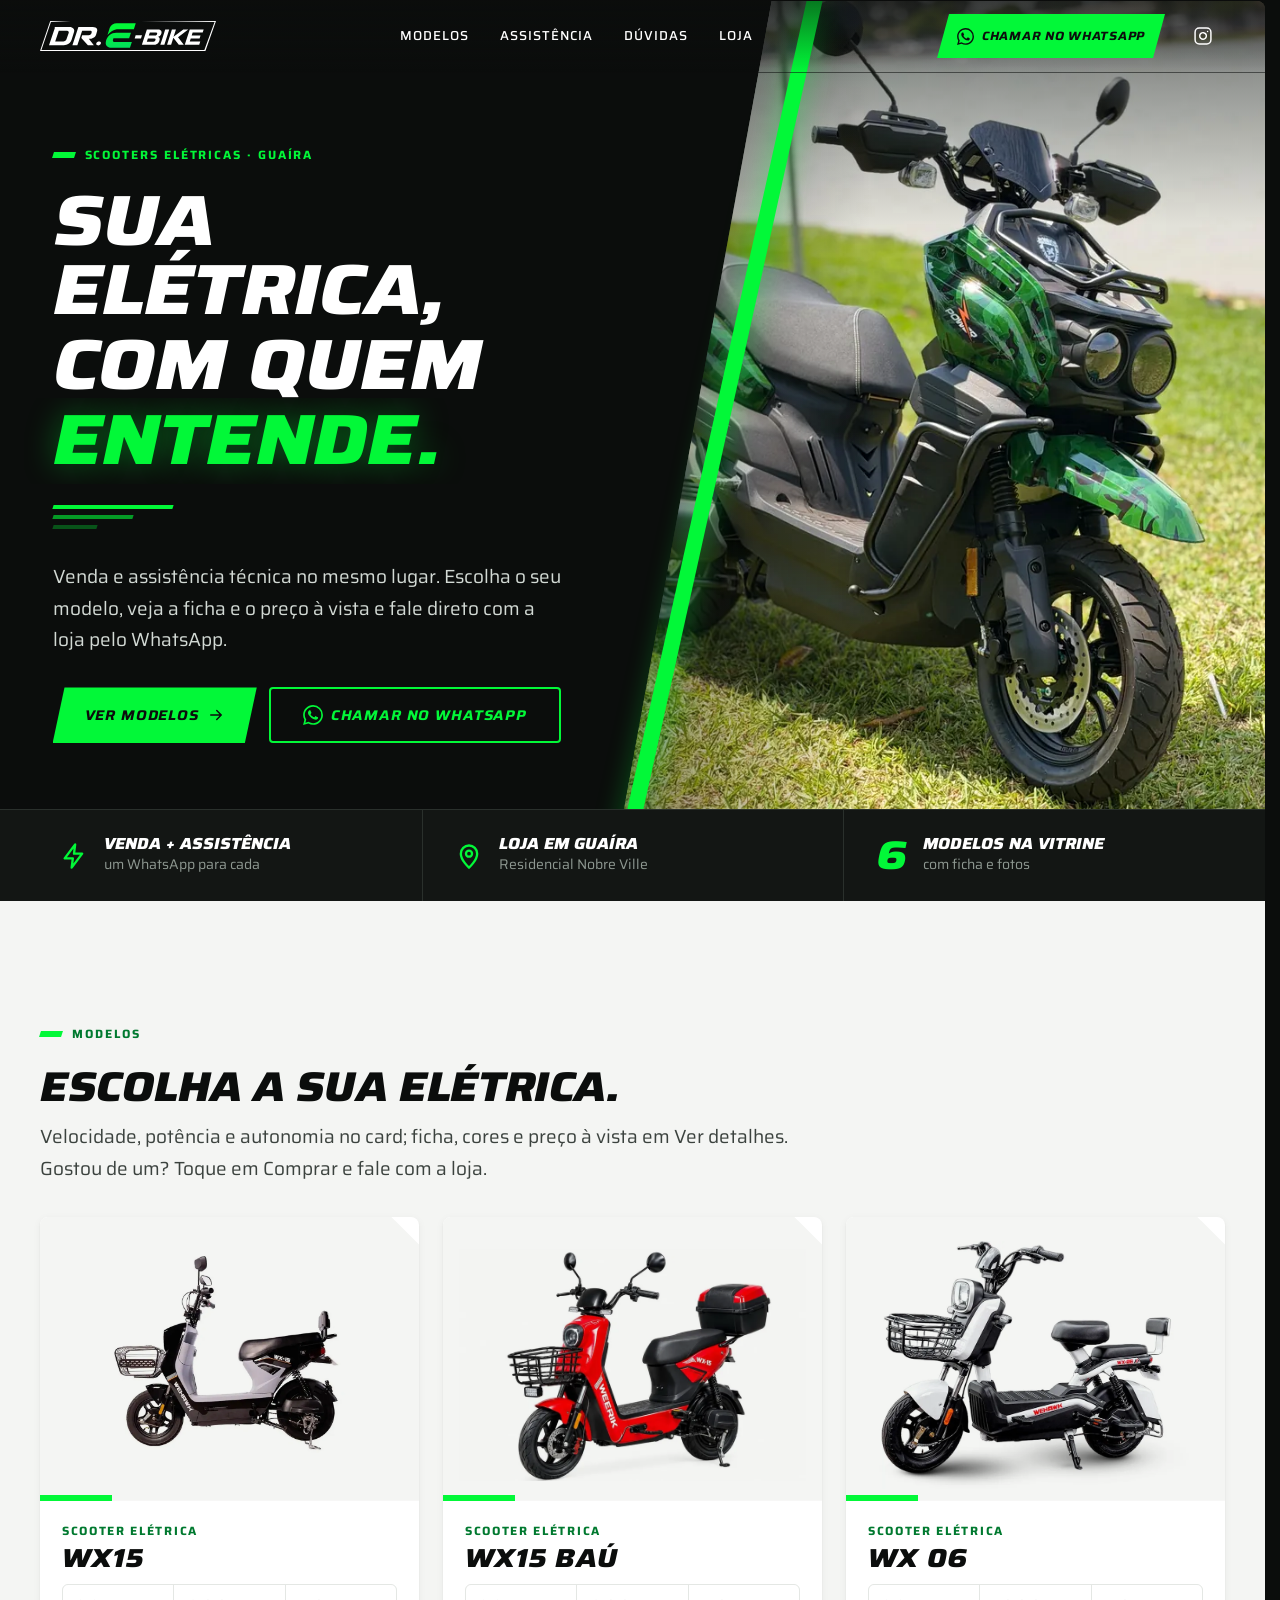
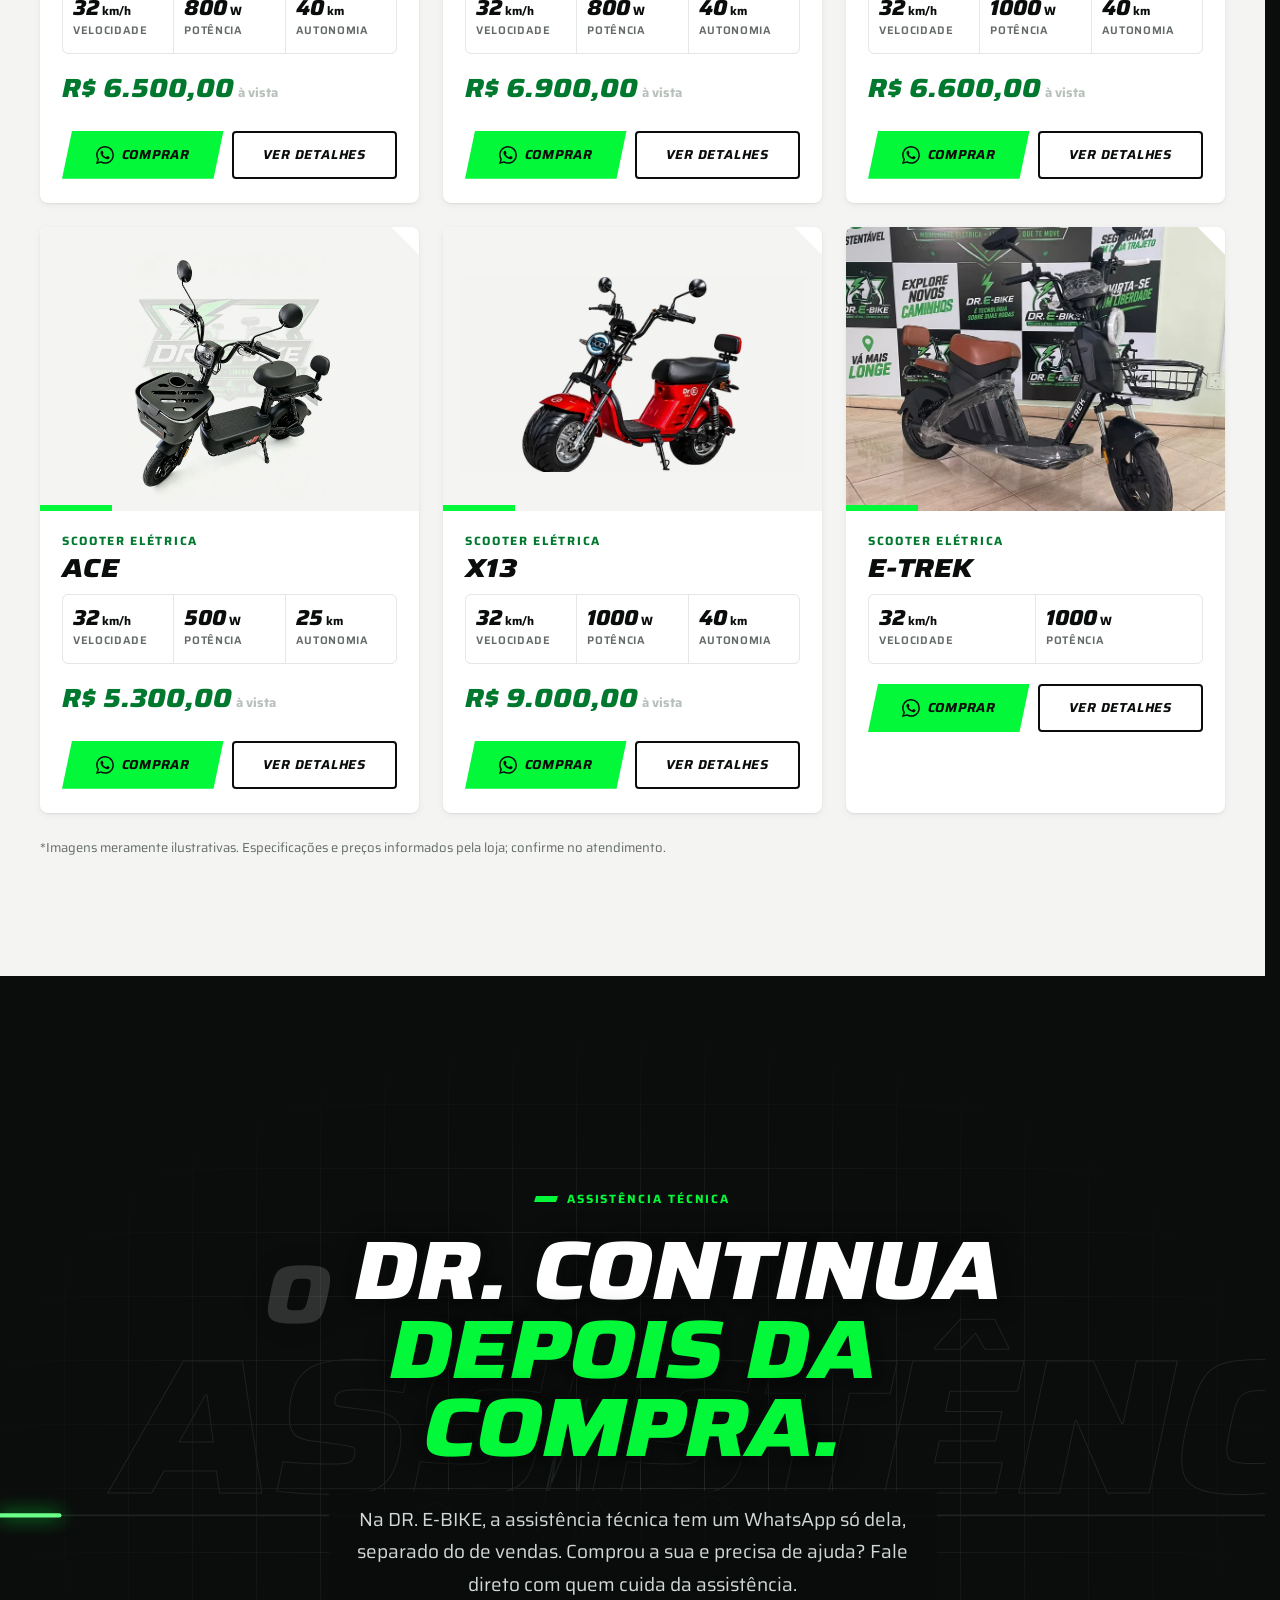
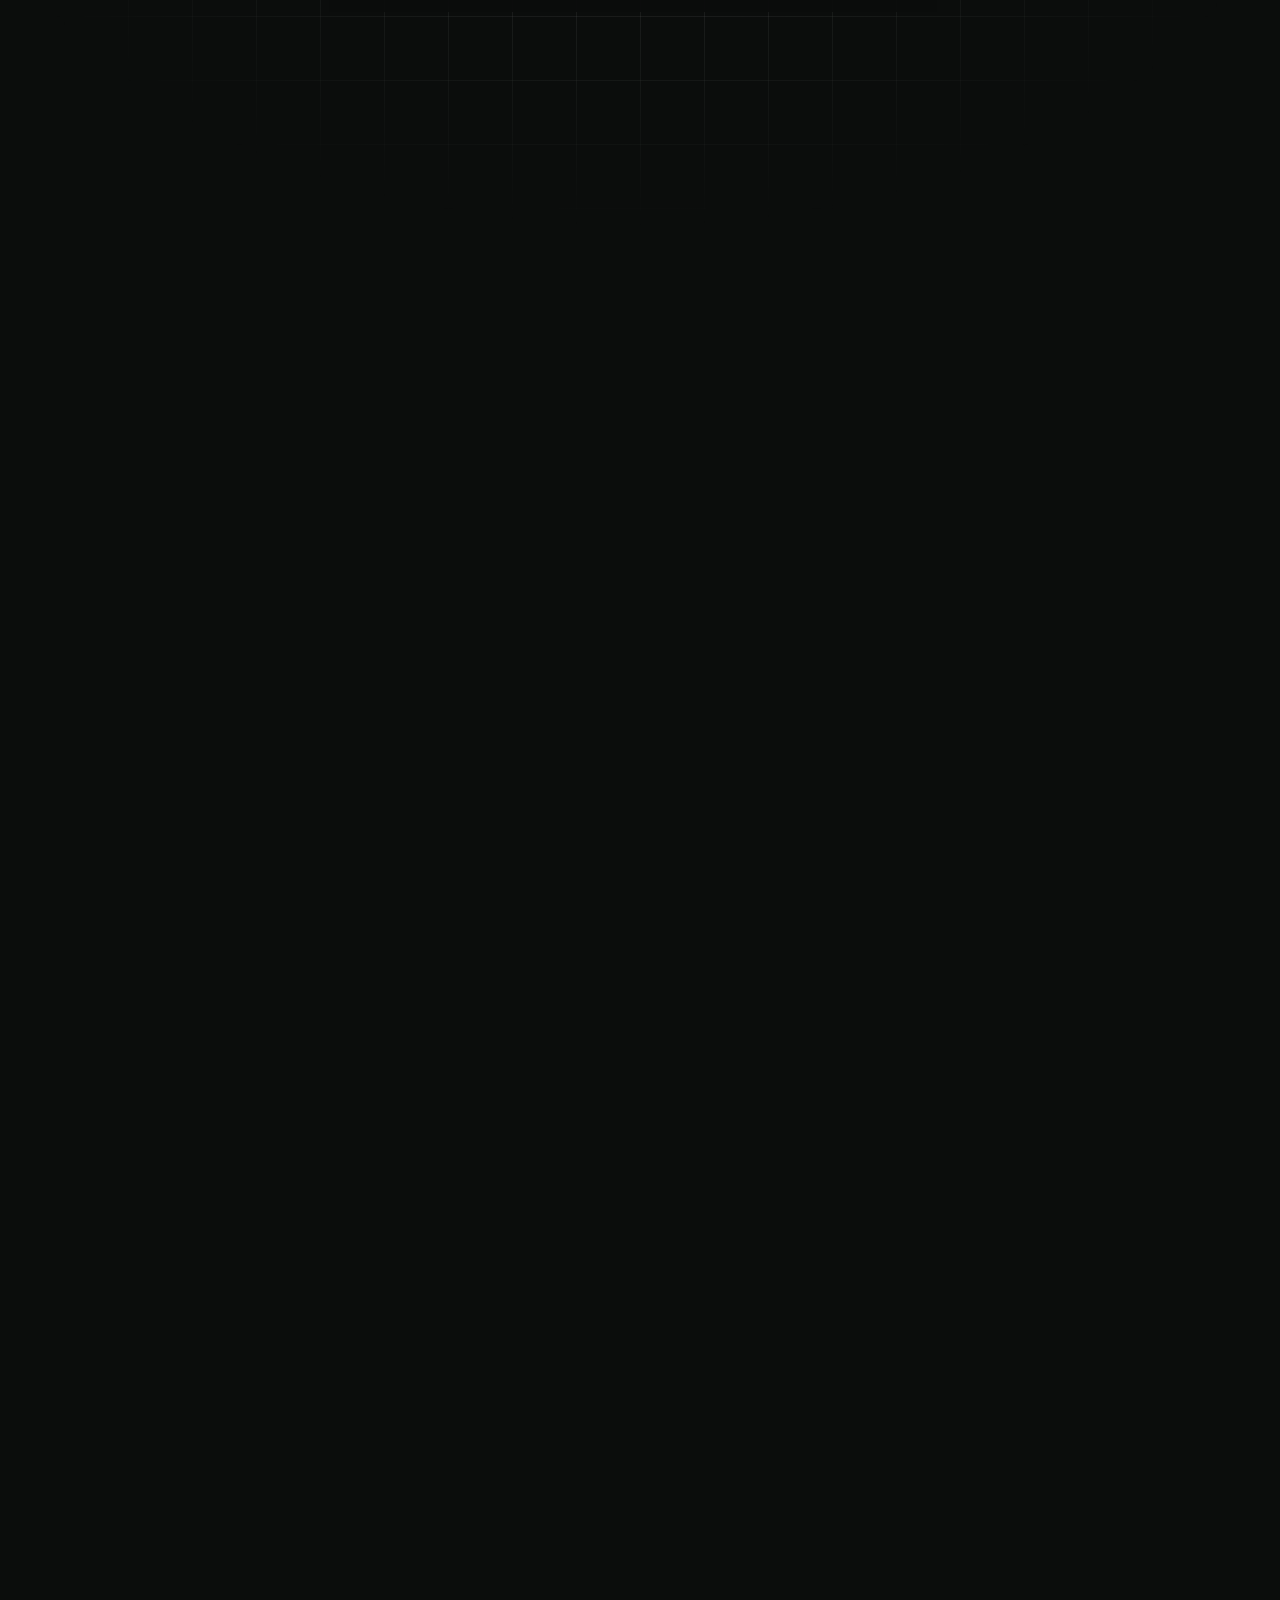
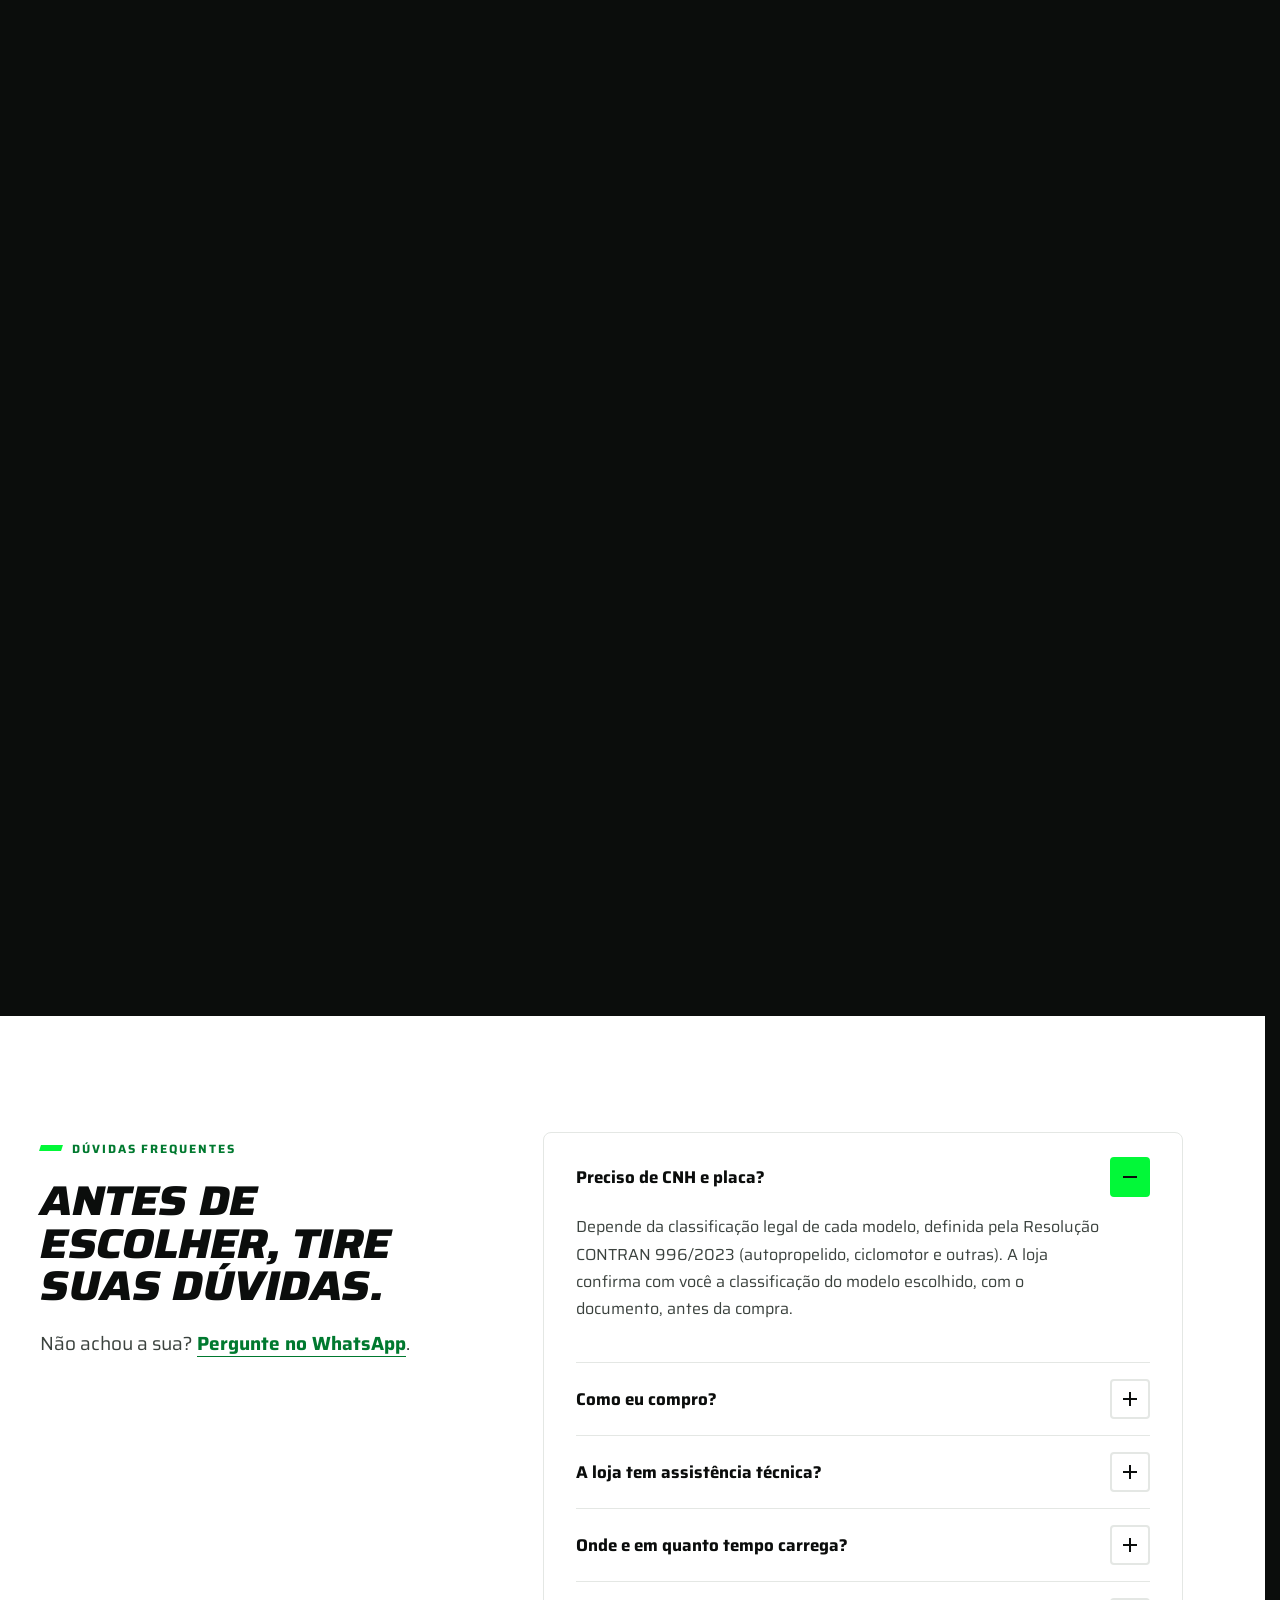
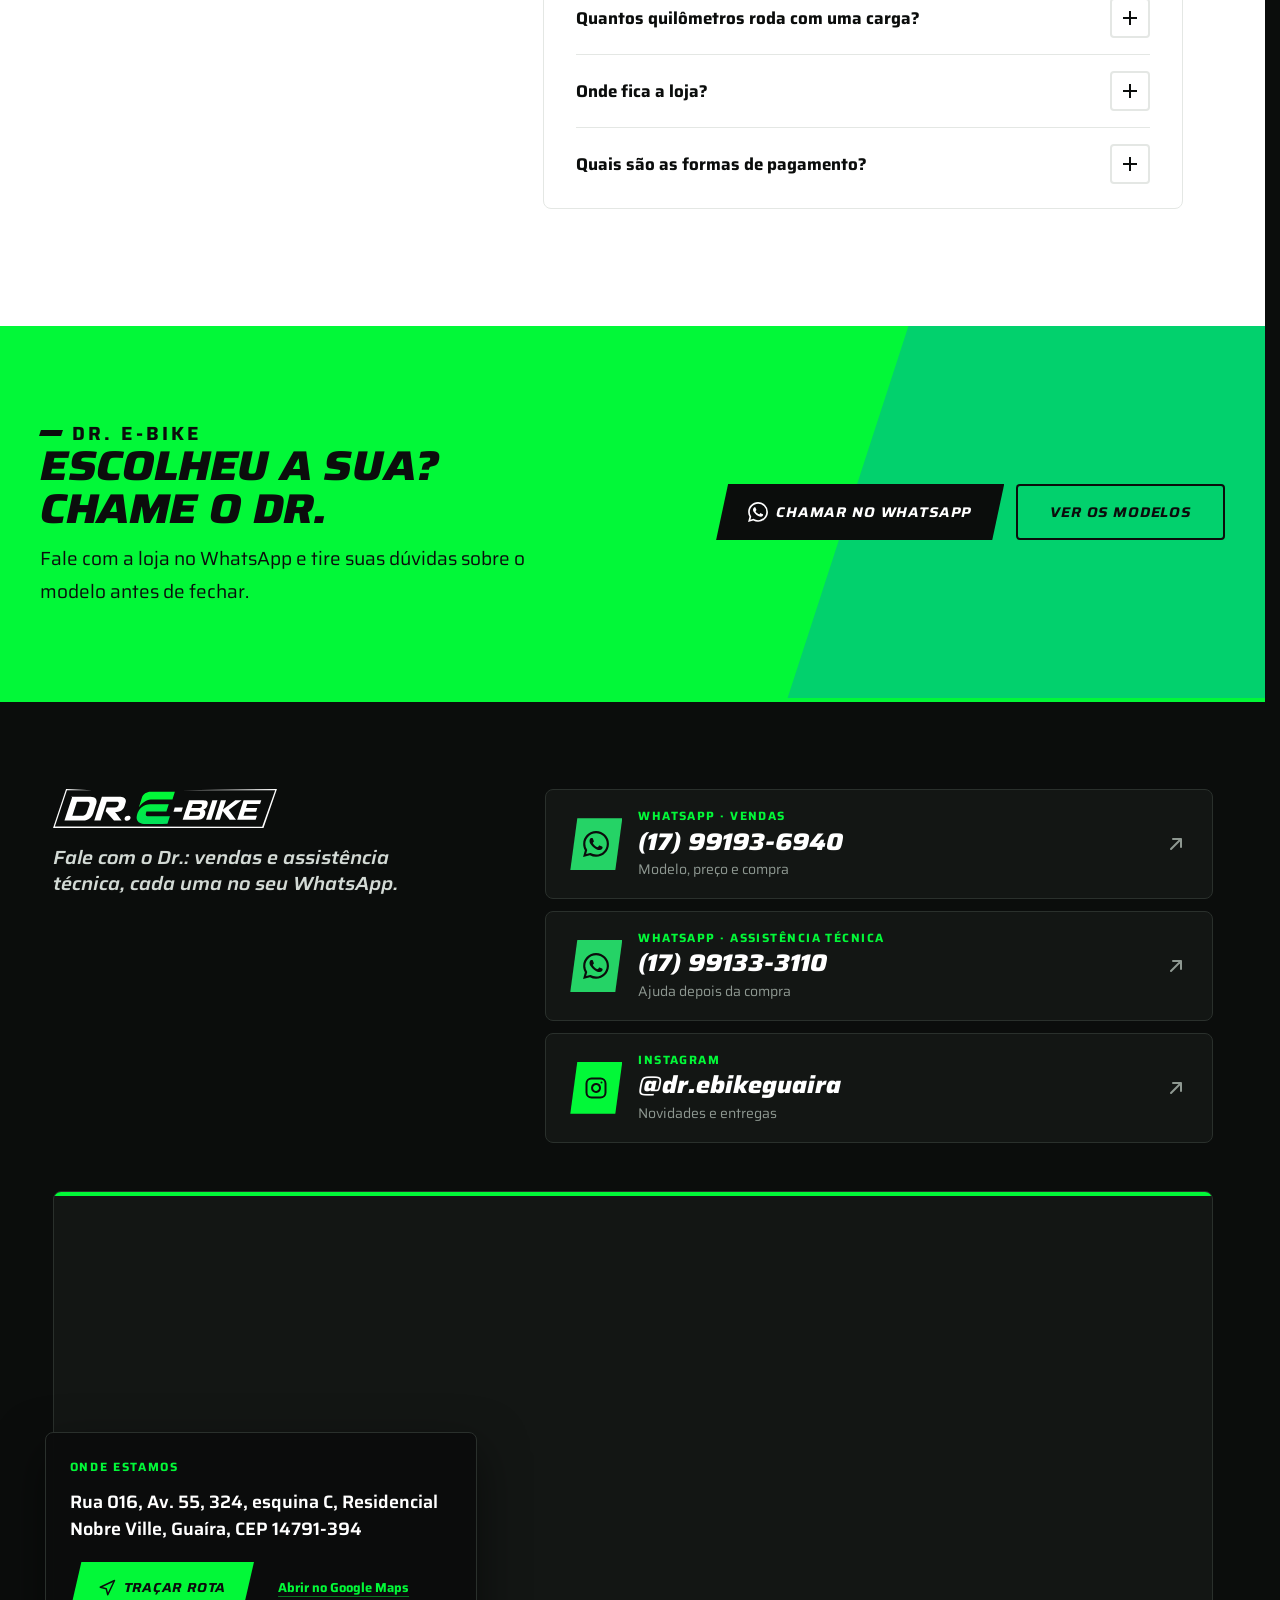
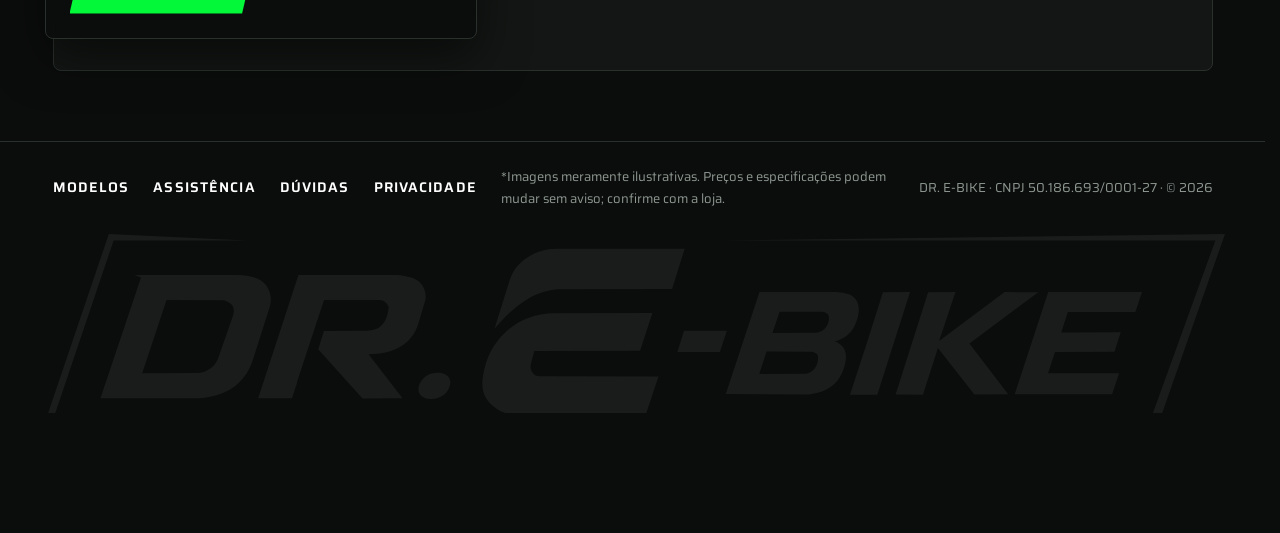
==== index.html @ 543f4d29 "preview 2026-11-27 11:31" ====
<!doctype html>
<html lang="pt-BR" data-es-form="desligado" data-es-preco="visivel" data-es-previa="1">
<head>
<meta charset="utf-8">
<meta name="viewport" content="width=device-width, initial-scale=1">
<meta name="theme-color" content="#0b0d0c">
<title>DR. E-BIKE | Scooters elétricas em Guaíra, com venda e assistência técnica</title>
<meta name="description" content="Scooters elétricas em Guaíra, com ficha de cada modelo, preço à vista e assistência técnica com WhatsApp próprio. Escolha a sua e fale direto com a DR. E-BIKE.">
<meta property="og:type" content="website">
<meta property="og:locale" content="pt_BR">
<meta property="og:site_name" content="DR. E-BIKE">
<meta property="og:title" content="DR. E-BIKE | Sua elétrica, com quem entende">
<meta property="og:description" content="Venda e assistência técnica no mesmo lugar, em Guaíra. Escolha o seu modelo e fale direto com a loja pelo WhatsApp.">
<meta name="twitter:card" content="summary_large_image">
<meta name="robots" content="noindex, nofollow">
<link rel="preload" href="assets/fontes/saira-italic-latin.woff2" as="font" type="font/woff2" crossorigin>
<link rel="preload" href="assets/fontes/saira-latin.woff2" as="font" type="font/woff2" crossorigin>
<link rel="preload" as="image" imagesrcset="assets/img/hero/hero-800.webp?v=bd614839 800w, assets/img/hero/hero-1600.webp?v=0dbd6c5e 1600w" imagesizes="(min-width: 64em) 52vw, 100vw" fetchpriority="high">
<link rel="stylesheet" href="assets/css/tokens.css?v=9d042a5e">
<link rel="stylesheet" href="assets/css/base.css?v=7fa4ea3f">
<link rel="stylesheet" href="assets/css/drebike.css?v=b5ff5c7e">
<link rel="icon" href="assets/icones/favicon-32.png?v=145b0497" sizes="32x32" type="image/png">
<link rel="icon" href="assets/icones/favicon.svg?v=59b6dfd7" type="image/svg+xml">
<link rel="apple-touch-icon" href="assets/icones/apple-touch-icon.png?v=e0bd7627">
<script defer src="assets/js/es-dados.js?v=8ee20e14"></script>
<script defer src="assets/js/whatsapp.js?v=50a2ca79"></script>
<script defer src="assets/js/render.js?v=fd8e075b"></script>
<script defer src="assets/vendor/gsap.js?v=0536e0d4"></script>
<script defer src="assets/vendor/scrolltrigger.js?v=3e7f679a"></script>
<script defer src="assets/vendor/lenis.min.js?v=9bb8a4b8"></script>
<script defer src="assets/js/movimento.js?v=80b614cd"></script>
<script defer src="assets/js/drebike.js?v=965a14c2"></script>
</head>
<body class="com-flutuante">
<a class="pular" href="#conteudo">Pular para o conteúdo</a>
<header class="topo" data-de-topo>
  <div class="topo__conteudo">
    <a class="topo__marca" href="./"><img src="assets/marca/logo-negativo.svg?v=b4968368" width="176" height="30" alt="DR. E-BIKE"></a>
    <nav class="topo__nav" aria-label="Seções da página">
      <a class="topo__link" href="./#modelos">Modelos</a>
      <a class="topo__link" href="./#assistencia">Assistência</a>
      <a class="topo__link" href="./#duvidas">Dúvidas</a>
      <a class="topo__link" href="./#loja">Loja</a>
    </nav>
    <a class="botao botao--primario botao--pequeno" data-es-link="lead-whatsapp" data-wa-contexto="geral" data-origem="topo" href="https://wa.me/5517991936940?text=Ol%C3%A1!%20Vim%20pelo%20site%20da%20DR.%20E-BIKE%20e%20quero%20mais%20informa%C3%A7%C3%B5es."><span class="icone-wa" aria-hidden="true"></span>Chamar no WhatsApp</a>
    
    <a class="topo__rede" href="https://www.instagram.com/dr.ebikeguaira/" rel="noopener" target="_blank" aria-label="Instagram da DR. E-BIKE"><svg viewBox="0 0 24 24" aria-hidden="true" focusable="false"><rect x="2.5" y="2.5" width="19" height="19" rx="5"/><path d="M16 11.37A4 4 0 1 1 12.63 8 4 4 0 0 1 16 11.37Z"/><path d="M17.5 6.5h.01"/></svg></a>
    
    <button class="topo__menu" type="button" aria-controls="de-menu" aria-expanded="false" hidden><span class="topo__menu-icone" aria-hidden="true"><span></span><span></span><span></span></span><span class="topo__menu-rotulo" data-de-menu-rotulo>Menu</span></button>
  </div>
</header>
<div class="menu" id="de-menu" data-de-menu hidden>
  <span class="menu__cortina menu__cortina--volt" aria-hidden="true"></span>
  <span class="menu__cortina menu__cortina--grafite" aria-hidden="true"></span>
  <div class="menu__painel">
    <nav aria-label="Menu">
      <ol class="menu__lista">
        <li class="menu__linha"><a class="menu__item" href="./#modelos"><span class="menu__numero" aria-hidden="true">01</span>Modelos</a></li>
        <li class="menu__linha"><a class="menu__item" href="./#assistencia"><span class="menu__numero" aria-hidden="true">02</span>Assistência</a></li>
        <li class="menu__linha"><a class="menu__item" href="./#duvidas"><span class="menu__numero" aria-hidden="true">03</span>Dúvidas</a></li>
        <li class="menu__linha"><a class="menu__item" href="./#loja"><span class="menu__numero" aria-hidden="true">04</span>Loja</a></li>
      </ol>
    </nav>
    <div class="menu__rodape">
      <p class="menu__rotulo">Fale com a loja</p>
      <ul class="menu__contatos">
        <li><a class="menu__contato" data-es-link="lead-whatsapp" data-wa-contexto="geral" data-origem="menu" href="https://wa.me/5517991936940?text=Ol%C3%A1!%20Vim%20pelo%20site%20da%20DR.%20E-BIKE%20e%20quero%20mais%20informa%C3%A7%C3%B5es."><strong>(17) 99193-6940</strong><span>vendas</span></a></li>
        <li><a class="menu__contato" data-es-link="lead-whatsapp" data-wa-contexto="assistencia" data-origem="menu_assistencia" href="https://wa.me/5517991333110?text=Ol%C3%A1!%20Vim%20pelo%20site%20da%20DR.%20E-BIKE%20e%20preciso%20de%20assist%C3%AAncia%20t%C3%A9cnica."><strong>(17) 99133-3110</strong><span>assistência técnica</span></a></li>
      </ul>
      <a class="botao botao--primario botao--grande" data-es-link="lead-whatsapp" data-wa-contexto="geral" data-origem="menu" href="https://wa.me/5517991936940?text=Ol%C3%A1!%20Vim%20pelo%20site%20da%20DR.%20E-BIKE%20e%20quero%20mais%20informa%C3%A7%C3%B5es.">Chamar no WhatsApp</a>
      
      <a class="menu__rede" href="https://www.instagram.com/dr.ebikeguaira/" rel="noopener" target="_blank"><svg viewBox="0 0 24 24" aria-hidden="true" focusable="false"><rect x="2.5" y="2.5" width="19" height="19" rx="5"/><path d="M16 11.37A4 4 0 1 1 12.63 8 4 4 0 0 1 16 11.37Z"/><path d="M17.5 6.5h.01"/></svg>@dr.ebikeguaira</a>
      
    </div>
  </div>
</div>
<main id="conteudo" tabindex="-1">
  <section class="hero" aria-labelledby="hero-titulo">
    <div class="hero__midia">
      <img class="hero__imagem" src="assets/img/hero/hero-800.webp?v=bd614839" srcset="assets/img/hero/hero-800.webp?v=bd614839 800w, assets/img/hero/hero-1600.webp?v=0dbd6c5e 1600w" sizes="(min-width: 64em) 52vw, 100vw" width="1600" height="2000" alt="Scooter elétrica verde camuflada estacionada na grama, à beira de um lago" fetchpriority="high">
    </div>
    <span class="hero__faixa" aria-hidden="true"></span>
    <div class="hero__conteudo">
      <div class="hero__texto">
        <p class="tag tag--escura" data-de-hero>Scooters elétricas · Guaíra</p>
        <h1 id="hero-titulo" class="hero__titulo"><span class="hero__linha"><span>Sua elétrica,</span></span> <span class="hero__linha"><span>com quem</span></span> <span class="hero__linha hero__destaque"><span>entende.</span></span></h1>
        <span class="hero__velocidade" aria-hidden="true"><span></span><span></span><span></span></span>
        <p class="hero__lead" data-de-hero>Venda e assistência técnica no mesmo lugar. Escolha o seu modelo, veja a ficha e o preço à vista e fale direto com a loja pelo WhatsApp.</p>
        <div class="hero__acoes" data-de-hero>
          <a class="botao botao--primario botao--grande" href="#modelos">Ver modelos <svg class="botao__seta" viewBox="0 0 24 24" aria-hidden="true" focusable="false"><path d="M5 12h14m-6-6 6 6-6 6"/></svg></a>
          <a class="botao botao--contorno botao--grande" data-es-link="lead-whatsapp" data-wa-contexto="geral" data-origem="hero" href="https://wa.me/5517991936940?text=Ol%C3%A1!%20Vim%20pelo%20site%20da%20DR.%20E-BIKE%20e%20quero%20mais%20informa%C3%A7%C3%B5es."><span class="icone-wa" aria-hidden="true"></span>Chamar no WhatsApp</a>
        </div>
      </div>
    </div>
    <ul class="hero__prova" data-de-hero>
      <li><svg class="hero__prova-icone" viewBox="0 0 24 24" aria-hidden="true" focusable="false"><path d="M13 2 4 14h7l-1 8 9-12h-7l1-8z"/></svg><strong>Venda + assistência</strong><span>um WhatsApp para cada</span></li>
      <li><svg class="hero__prova-icone" viewBox="0 0 24 24" aria-hidden="true" focusable="false"><path d="M12 22s7-6.3 7-12a7 7 0 1 0-14 0c0 5.7 7 12 7 12Zm0-9.4a2.6 2.6 0 1 0 0-5.2 2.6 2.6 0 0 0 0 5.2Z"/></svg><strong>Loja em Guaíra</strong><span>Residencial Nobre Ville</span></li>
      <li><span class="hero__prova-numero" aria-hidden="true">6</span><strong><span class="visualmente-oculto">6 </span>modelos na vitrine</strong><span>com ficha e fotos</span></li>
    </ul>
  </section>

  <section id="modelos" class="secao secao--clara vitrine-secao" aria-labelledby="modelos-titulo">
    <div class="conteudo">
      <div class="secao__cabeca" data-es-revelar>
        <p class="tag">Modelos</p>
        <h2 id="modelos-titulo">Escolha a sua elétrica.</h2>
        <p class="secao__intro">Velocidade, potência e autonomia no card; ficha, cores e preço à vista em Ver detalhes. Gostou de um? Toque em Comprar e fale com a loja.</p>
      </div>
      <div class="vitrine">
        <div class="es-catalogo" data-es-catalogo><ul class="es-catalogo-lista" data-es-lista><li class="es-catalogo-card" data-es-modelo="wx15" data-tipo="scooter"><img class="es-catalogo-card__foto" src="assets/img/fabricante/wx15/02.jpg?v=5a83b202" alt="WX15" width="1080" height="1080" loading="lazy" decoding="async"><h3 class="es-catalogo-card__nome" id="es-catalogo-nome-wx15">WX15</h3><dl class="es-catalogo-especificacoes es-catalogo-especificacoes--card"><div class="es-catalogo-especificacoes__item"><dt>Velocidade máxima</dt><dd>32 km/h</dd></div><div class="es-catalogo-especificacoes__item"><dt>Autonomia</dt><dd>40 km</dd></div></dl><div class="es-catalogo-preco"><p class="es-catalogo-preco__a-vista"><span class="es-catalogo-preco__valor">R$ 6.500,00</span> <span class="es-catalogo-preco__condicao">à vista</span></p></div><button type="button" class="es-catalogo-card__detalhes" data-es-abrir="wx15" aria-haspopup="dialog" aria-describedby="es-catalogo-nome-wx15" hidden>Ver detalhes</button><a class="es-catalogo-card__comprar" data-es-link="lead-whatsapp" data-wa-contexto="modelo" data-origem="vitrine" data-modelo="wx15" data-cor="" aria-describedby="es-catalogo-nome-wx15" href="https://wa.me/5517991936940?text=Ol%C3%A1!%20Tenho%20interesse%20no%20WX15.%20Pode%20me%20passar%20mais%20informa%C3%A7%C3%B5es%3F">Comprar</a></li><li class="es-catalogo-card" data-es-modelo="wx15-bau" data-tipo="scooter"><img class="es-catalogo-card__foto" src="assets/img/fabricante/wx15-bau/01.jpg?v=8a3747a9" alt="WX15 Baú" width="1280" height="854" loading="lazy" decoding="async"><h3 class="es-catalogo-card__nome" id="es-catalogo-nome-wx15-bau">WX15 Baú</h3><dl class="es-catalogo-especificacoes es-catalogo-especificacoes--card"><div class="es-catalogo-especificacoes__item"><dt>Velocidade máxima</dt><dd>32 km/h</dd></div><div class="es-catalogo-especificacoes__item"><dt>Autonomia</dt><dd>40 km</dd></div></dl><div class="es-catalogo-preco"><p class="es-catalogo-preco__a-vista"><span class="es-catalogo-preco__valor">R$ 6.900,00</span> <span class="es-catalogo-preco__condicao">à vista</span></p></div><button type="button" class="es-catalogo-card__detalhes" data-es-abrir="wx15-bau" aria-haspopup="dialog" aria-describedby="es-catalogo-nome-wx15-bau" hidden>Ver detalhes</button><a class="es-catalogo-card__comprar" data-es-link="lead-whatsapp" data-wa-contexto="modelo" data-origem="vitrine" data-modelo="wx15-bau" data-cor="" aria-describedby="es-catalogo-nome-wx15-bau" href="https://wa.me/5517991936940?text=Ol%C3%A1!%20Tenho%20interesse%20no%20WX15%20Ba%C3%BA.%20Pode%20me%20passar%20mais%20informa%C3%A7%C3%B5es%3F">Comprar</a></li><li class="es-catalogo-card" data-es-modelo="wx-06" data-tipo="scooter"><img class="es-catalogo-card__foto" src="assets/img/fabricante/wx-06/02.jpg?v=b8195348" alt="WX 06" width="805" height="639" loading="lazy" decoding="async"><h3 class="es-catalogo-card__nome" id="es-catalogo-nome-wx-06">WX 06</h3><dl class="es-catalogo-especificacoes es-catalogo-especificacoes--card"><div class="es-catalogo-especificacoes__item"><dt>Velocidade máxima</dt><dd>32 km/h</dd></div><div class="es-catalogo-especificacoes__item"><dt>Autonomia</dt><dd>40 km</dd></div></dl><div class="es-catalogo-preco"><p class="es-catalogo-preco__a-vista"><span class="es-catalogo-preco__valor">R$ 6.600,00</span> <span class="es-catalogo-preco__condicao">à vista</span></p></div><button type="button" class="es-catalogo-card__detalhes" data-es-abrir="wx-06" aria-haspopup="dialog" aria-describedby="es-catalogo-nome-wx-06" hidden>Ver detalhes</button><a class="es-catalogo-card__comprar" data-es-link="lead-whatsapp" data-wa-contexto="modelo" data-origem="vitrine" data-modelo="wx-06" data-cor="" aria-describedby="es-catalogo-nome-wx-06" href="https://wa.me/5517991936940?text=Ol%C3%A1!%20Tenho%20interesse%20no%20WX%2006.%20Pode%20me%20passar%20mais%20informa%C3%A7%C3%B5es%3F">Comprar</a></li><li class="es-catalogo-card" data-es-modelo="ace" data-tipo="scooter"><img class="es-catalogo-card__foto" src="assets/img/fabricante/ace/03.jpg?v=69104812" alt="ACE" width="1728" height="2304" loading="lazy" decoding="async"><h3 class="es-catalogo-card__nome" id="es-catalogo-nome-ace">ACE</h3><dl class="es-catalogo-especificacoes es-catalogo-especificacoes--card"><div class="es-catalogo-especificacoes__item"><dt>Velocidade máxima</dt><dd>32 km/h</dd></div><div class="es-catalogo-especificacoes__item"><dt>Autonomia</dt><dd>25 km</dd></div></dl><div class="es-catalogo-preco"><p class="es-catalogo-preco__a-vista"><span class="es-catalogo-preco__valor">R$ 5.300,00</span> <span class="es-catalogo-preco__condicao">à vista</span></p></div><button type="button" class="es-catalogo-card__detalhes" data-es-abrir="ace" aria-haspopup="dialog" aria-describedby="es-catalogo-nome-ace" hidden>Ver detalhes</button><a class="es-catalogo-card__comprar" data-es-link="lead-whatsapp" data-wa-contexto="modelo" data-origem="vitrine" data-modelo="ace" data-cor="" aria-describedby="es-catalogo-nome-ace" href="https://wa.me/5517991936940?text=Ol%C3%A1!%20Tenho%20interesse%20no%20ACE.%20Pode%20me%20passar%20mais%20informa%C3%A7%C3%B5es%3F">Comprar</a></li><li class="es-catalogo-card" data-es-modelo="x13" data-tipo="scooter"><img class="es-catalogo-card__foto" src="assets/img/fabricante/x13/01.jpg?v=0253afb5" alt="X13" width="1672" height="941" loading="lazy" decoding="async"><h3 class="es-catalogo-card__nome" id="es-catalogo-nome-x13">X13</h3><dl class="es-catalogo-especificacoes es-catalogo-especificacoes--card"><div class="es-catalogo-especificacoes__item"><dt>Velocidade máxima</dt><dd>32 km/h</dd></div><div class="es-catalogo-especificacoes__item"><dt>Autonomia</dt><dd>40 km</dd></div></dl><div class="es-catalogo-preco"><p class="es-catalogo-preco__a-vista"><span class="es-catalogo-preco__valor">R$ 9.000,00</span> <span class="es-catalogo-preco__condicao">à vista</span></p></div><button type="button" class="es-catalogo-card__detalhes" data-es-abrir="x13" aria-haspopup="dialog" aria-describedby="es-catalogo-nome-x13" hidden>Ver detalhes</button><a class="es-catalogo-card__comprar" data-es-link="lead-whatsapp" data-wa-contexto="modelo" data-origem="vitrine" data-modelo="x13" data-cor="" aria-describedby="es-catalogo-nome-x13" href="https://wa.me/5517991936940?text=Ol%C3%A1!%20Tenho%20interesse%20no%20X13.%20Pode%20me%20passar%20mais%20informa%C3%A7%C3%B5es%3F">Comprar</a></li><li class="es-catalogo-card" data-es-modelo="e-trek" data-tipo="scooter"><img class="es-catalogo-card__foto" src="assets/img/fabricante/e-trek/01.jpg?v=92d0904d" alt="E-TREK" width="1200" height="1600" loading="lazy" decoding="async"><h3 class="es-catalogo-card__nome" id="es-catalogo-nome-e-trek">E-TREK</h3><dl class="es-catalogo-especificacoes es-catalogo-especificacoes--card"><div class="es-catalogo-especificacoes__item"><dt>Velocidade máxima</dt><dd>32 km/h</dd></div></dl><button type="button" class="es-catalogo-card__detalhes" data-es-abrir="e-trek" aria-haspopup="dialog" aria-describedby="es-catalogo-nome-e-trek" hidden>Ver detalhes</button><a class="es-catalogo-card__comprar" data-es-link="lead-whatsapp" data-wa-contexto="preco" data-origem="vitrine" data-modelo="e-trek" data-cor="" aria-describedby="es-catalogo-nome-e-trek" href="https://wa.me/5517991936940?text=Ol%C3%A1!%20Quero%20comprar%20o%20E-TREK.%20Pode%20me%20passar%20o%20pre%C3%A7o%20e%20as%20condi%C3%A7%C3%B5es%20de%20pagamento%3F">Comprar</a></li></ul></div>
        <div class="vitrine__vazia" data-de-vitrine-vazia hidden>
          <p>Os modelos entram aqui em breve. Enquanto isso, chame a loja no WhatsApp.</p>
          <a class="botao botao--escuro botao--grande" data-es-link="lead-whatsapp" data-wa-contexto="geral" data-origem="vitrine_vazia" href="https://wa.me/5517991936940?text=Ol%C3%A1!%20Vim%20pelo%20site%20da%20DR.%20E-BIKE%20e%20quero%20mais%20informa%C3%A7%C3%B5es.">Chamar no WhatsApp</a>
        </div>
      </div>
      <p class="vitrine__nota">*Imagens meramente ilustrativas. Especificações e preços informados pela loja; confirme no atendimento.</p>
    </div>
  </section>

  <section id="assistencia" class="assistencia" aria-labelledby="assistencia-titulo" data-de-assistencia>
    <div class="assistencia__palco">
      <div class="assistencia__hud" aria-hidden="true"></div>
      <p class="assistencia__fantasma" aria-hidden="true">Assistência técnica</p>
      <svg class="assistencia__ecg" viewBox="0 0 1440 240" aria-hidden="true" focusable="false">
        <path class="assistencia__ecg-trilho" d="M0 150H470c10 0 16-14 26-14s16 14 26 14h78l12 18 24-108-8 52 40-94-16 178 28-64 12 18h78c14 0 22-22 38-22s24 22 38 22h594"/>
        <path class="assistencia__ecg-linha" pathLength="1" d="M0 150H470c10 0 16-14 26-14s16 14 26 14h78l12 18 24-108-8 52 40-94-16 178 28-64 12 18h78c14 0 22-22 38-22s24 22 38 22h594"/>
        <path class="assistencia__ecg-pulso" pathLength="1" d="M0 150H470c10 0 16-14 26-14s16 14 26 14h78l12 18 24-108-8 52 40-94-16 178 28-64 12 18h78c14 0 22-22 38-22s24 22 38 22h594"/>
      </svg>
      <div class="assistencia__centro">
        <p class="tag tag--escura">Assistência técnica</p>
        <h2 id="assistencia-titulo" class="assistencia__titulo"><span class="assistencia__palavra">O</span> <span class="assistencia__palavra">Dr.</span> <span class="assistencia__palavra">continua</span> <span class="assistencia__palavra volt">depois</span> <span class="assistencia__palavra volt">da</span> <span class="assistencia__palavra volt">compra.</span></h2>
        <p class="assistencia__lead">Na DR. E-BIKE, a assistência técnica tem um WhatsApp só dela, separado do de vendas. Comprou a sua e precisa de ajuda? Fale direto com quem cuida da assistência.</p>
        <div class="assistencia__acoes">
          <a class="botao botao--primario botao--grande" data-es-link="lead-whatsapp" data-wa-contexto="assistencia" data-origem="assistencia" href="https://wa.me/5517991333110?text=Ol%C3%A1!%20Vim%20pelo%20site%20da%20DR.%20E-BIKE%20e%20preciso%20de%20assist%C3%AAncia%20t%C3%A9cnica."><span class="icone-wa" aria-hidden="true"></span>Falar com a assistência</a>
          <a class="botao botao--contorno botao--grande" href="#modelos">Ver os modelos</a>
        </div>
      </div>
      <ul class="assistencia__cards">
        <li class="assistencia__card assistencia__card--1">
          <span class="assistencia__num" aria-hidden="true">01</span>
          <span class="assistencia__icone"><svg viewBox="0 0 24 24" aria-hidden="true" focusable="false"><path d="M7.9 20A9 9 0 1 0 4 16.1L2 22Z"/></svg></span>
          <h3>WhatsApp próprio</h3>
          <p>Um número para vendas e outro só para a assistência técnica.</p>
        </li>
        <li class="assistencia__card assistencia__card--2">
          <span class="assistencia__num" aria-hidden="true">02</span>
          <span class="assistencia__icone"><svg viewBox="0 0 24 24" aria-hidden="true" focusable="false"><path d="M14.7 6.3a4 4 0 0 0-5.4 5.4L3 18l3 3 6.3-6.3a4 4 0 0 0 5.4-5.4l-2.5 2.5-2.4-.6-.6-2.4 2.5-2.5Z"/></svg></span>
          <h3>Vende e cuida</h3>
          <p>Venda e assistência técnica no mesmo lugar, aqui em Guaíra.</p>
        </li>
        <li class="assistencia__card assistencia__card--3">
          <span class="assistencia__num" aria-hidden="true">03</span>
          <span class="assistencia__icone"><svg viewBox="0 0 24 24" aria-hidden="true" focusable="false"><path d="M9 5h10M9 12h10M9 19h10M4 5h.01M4 12h.01M4 19h.01"/></svg></span>
          <h3>Ficha às claras</h3>
          <p>Potência, velocidade, autonomia, carga e peso de cada modelo.</p>
        </li>
        <li class="assistencia__card assistencia__card--selo">
          <span class="assistencia__radar" aria-hidden="true"></span>
          <img class="assistencia__selo" src="assets/marca/selo-720.webp?v=906bef73" width="720" height="720" alt="Selo da DR. E-BIKE: scooter elétrica, raio e escudo verde" loading="lazy">
        </li>
      </ul>
    </div>
  </section>

  <section id="duvidas" class="secao secao--branca" aria-labelledby="duvidas-titulo">
    <div class="conteudo duvidas">
      <div class="secao__cabeca" data-es-revelar>
        <p class="tag">Dúvidas frequentes</p>
        <h2 id="duvidas-titulo">Antes de escolher, tire suas dúvidas.</h2>
        <p class="secao__intro">Não achou a sua? <a class="link-acao" data-es-link="lead-whatsapp" data-wa-contexto="geral" data-origem="faq" href="https://wa.me/5517991936940?text=Ol%C3%A1!%20Vim%20pelo%20site%20da%20DR.%20E-BIKE%20e%20quero%20mais%20informa%C3%A7%C3%B5es.">Pergunte no WhatsApp</a>.</p>
      </div>
      <div class="faq" data-es-revelar>
        <details class="faq__item">
          <summary class="faq__pergunta">Preciso de CNH e placa?</summary>
          <div class="faq__resposta"><p>Depende da classificação legal de cada modelo, definida pela Resolução CONTRAN 996/2023 (autopropelido, ciclomotor e outras). A loja confirma com você a classificação do modelo escolhido, com o documento, antes da compra.</p></div>
        </details>
        <details class="faq__item">
          <summary class="faq__pergunta">Como eu compro?</summary>
          <div class="faq__resposta"><p>Escolha o modelo na vitrine e toque em Comprar: o WhatsApp de vendas abre com o nome do modelo na mensagem, e a loja segue o atendimento por lá.</p></div>
        </details>
        <details class="faq__item">
          <summary class="faq__pergunta">A loja tem assistência técnica?</summary>
          <div class="faq__resposta"><p>Tem. A assistência técnica atende num WhatsApp próprio, separado do de vendas. <a class="link-acao" data-es-link="lead-whatsapp" data-wa-contexto="assistencia" data-origem="faq_assistencia" href="https://wa.me/5517991333110?text=Ol%C3%A1!%20Vim%20pelo%20site%20da%20DR.%20E-BIKE%20e%20preciso%20de%20assist%C3%AAncia%20t%C3%A9cnica.">Falar com a assistência</a></p></div>
        </details>
        <details class="faq__item">
          <summary class="faq__pergunta">Onde e em quanto tempo carrega?</summary>
          <div class="faq__resposta"><p>Na tomada. Pela ficha informada pela loja, a recarga completa leva de 6 a 7 horas.</p></div>
        </details>
        <details class="faq__item">
          <summary class="faq__pergunta">Quantos quilômetros roda com uma carga?</summary>
          <div class="faq__resposta"><p>Varia por modelo: de 25 a 40 km pela ficha de cada um. Na prática, a autonomia muda com o peso transportado, o relevo e a velocidade.</p></div>
        </details>
        <details class="faq__item">
          <summary class="faq__pergunta">Onde fica a loja?</summary>
          <div class="faq__resposta"><p>No Residencial Nobre Ville, em Guaíra. O endereço completo e o mapa estão no fim da página. <a class="link-acao" href="#loja">Ver no mapa</a></p></div>
        </details>
        <details class="faq__item">
          <summary class="faq__pergunta">Quais são as formas de pagamento?</summary>
          <div class="faq__resposta"><p>Chame a loja no WhatsApp e confirme as formas de pagamento e as condições do modelo que você escolheu.</p></div>
        </details>
      </div>
    </div>
  </section>

  <section class="cta-final" aria-labelledby="cta-titulo">
    <div class="conteudo cta-final__grade">
      <div class="cta-final__texto" data-es-revelar>
        <p class="tag tag--sobre-volt">DR. E-BIKE</p>
        <h2 id="cta-titulo">Escolheu a sua? Chame o Dr.</h2>
        <p>Fale com a loja no WhatsApp e tire suas dúvidas sobre o modelo antes de fechar.</p>
      </div>
      <div class="cta-final__acoes" data-es-revelar>
        <a class="botao botao--escuro botao--grande" data-es-link="lead-whatsapp" data-wa-contexto="geral" data-origem="cta_final" href="https://wa.me/5517991936940?text=Ol%C3%A1!%20Vim%20pelo%20site%20da%20DR.%20E-BIKE%20e%20quero%20mais%20informa%C3%A7%C3%B5es."><span class="icone-wa" aria-hidden="true"></span>Chamar no WhatsApp</a>
        <a class="botao botao--contorno-escuro botao--grande" href="#modelos">Ver os modelos</a>
      </div>
    </div>
  </section>
  
</main>
<a class="flutuante" data-es-link="lead-whatsapp" data-wa-contexto="geral" data-origem="flutuante" href="https://wa.me/5517991936940?text=Ol%C3%A1!%20Vim%20pelo%20site%20da%20DR.%20E-BIKE%20e%20quero%20mais%20informa%C3%A7%C3%B5es."><span class="icone-wa" aria-hidden="true"></span><span class="visualmente-oculto">Falar no WhatsApp</span></a>
<footer class="rodape" id="loja" aria-label="Contato e endereço da loja">
  <div class="rodape__topo rodape__conteudo">
    <div class="rodape__chamada">
      <a class="rodape__logo" href="./"><img src="assets/marca/logo-negativo.svg?v=b4968368" width="224" height="38" alt="DR. E-BIKE" loading="lazy"></a>
      <p class="rodape__frase">Fale com o Dr.: vendas e assistência técnica, cada uma no seu WhatsApp.</p>
    </div>
    <ul class="rodape__canais">
      <li>
        <a class="canal" data-es-link="lead-whatsapp" data-wa-contexto="geral" data-origem="rodape" href="https://wa.me/5517991936940?text=Ol%C3%A1!%20Vim%20pelo%20site%20da%20DR.%20E-BIKE%20e%20quero%20mais%20informa%C3%A7%C3%B5es.">
          <span class="canal__icone"><span class="icone-wa" aria-hidden="true"></span></span>
          <span class="canal__texto"><span class="canal__rotulo">WhatsApp · vendas</span><strong class="canal__valor">(17) 99193-6940</strong><span class="canal__nota">Modelo, preço e compra</span></span>
          <svg class="canal__seta" viewBox="0 0 24 24" aria-hidden="true" focusable="false"><path d="M7 17 17 7M9 7h8v8"/></svg>
        </a>
      </li>
      <li>
        <a class="canal" data-es-link="lead-whatsapp" data-wa-contexto="assistencia" data-origem="rodape_assistencia" href="https://wa.me/5517991333110?text=Ol%C3%A1!%20Vim%20pelo%20site%20da%20DR.%20E-BIKE%20e%20preciso%20de%20assist%C3%AAncia%20t%C3%A9cnica.">
          <span class="canal__icone"><span class="icone-wa" aria-hidden="true"></span></span>
          <span class="canal__texto"><span class="canal__rotulo">WhatsApp · assistência técnica</span><strong class="canal__valor">(17) 99133-3110</strong><span class="canal__nota">Ajuda depois da compra</span></span>
          <svg class="canal__seta" viewBox="0 0 24 24" aria-hidden="true" focusable="false"><path d="M7 17 17 7M9 7h8v8"/></svg>
        </a>
      </li>
      
      <li>
        <a class="canal canal--instagram" href="https://www.instagram.com/dr.ebikeguaira/" rel="noopener" target="_blank">
          <span class="canal__icone"><svg viewBox="0 0 24 24" aria-hidden="true" focusable="false"><rect x="2.5" y="2.5" width="19" height="19" rx="5"/><path d="M16 11.37A4 4 0 1 1 12.63 8 4 4 0 0 1 16 11.37Z"/><path d="M17.5 6.5h.01"/></svg></span>
          <span class="canal__texto"><span class="canal__rotulo">Instagram</span><strong class="canal__valor">@dr.ebikeguaira</strong><span class="canal__nota">Novidades e entregas</span></span>
          <svg class="canal__seta" viewBox="0 0 24 24" aria-hidden="true" focusable="false"><path d="M7 17 17 7M9 7h8v8"/></svg>
        </a>
      </li>
      
    </ul>
  </div>

  
  <div class="rodape__local rodape__conteudo">
    <div class="rodape__mapa">
      <iframe class="rodape__mapa-frame" data-de-mapa data-de-mapa-busca="Avenida 55, 324, Residencial Nobre Ville, Guaíra, 14791-394" title="Mapa com a localização da loja DR. E-BIKE" loading="lazy" referrerpolicy="no-referrer-when-downgrade" allowfullscreen></iframe>
    </div>
    <div class="rodape__endereco-cartao">
      <p class="rodape__rotulo">Onde estamos</p>
      <address class="rodape__endereco">Rua 016, Av. 55, 324, esquina C, Residencial Nobre Ville, Guaíra, CEP 14791-394</address>
      <div class="rodape__rotas">
        <a class="botao botao--primario" href="https://www.google.com/maps/dir/?api=1&amp;destination=Avenida%2055%2C%20324%2C%20Residencial%20Nobre%20Ville%2C%20Gua%C3%ADra%2C%2014791-394" rel="noopener" target="_blank"><svg class="botao__seta" viewBox="0 0 24 24" aria-hidden="true" focusable="false"><path d="m3 11 19-9-9 19-2-8-8-2Z"/></svg>Traçar rota</a>
        <a class="link-acao" href="https://www.google.com/maps/search/?api=1&amp;query=Avenida%2055%2C%20324%2C%20Residencial%20Nobre%20Ville%2C%20Gua%C3%ADra%2C%2014791-394" rel="noopener" target="_blank">Abrir no Google Maps</a>
      </div>
    </div>
  </div>
  

  <div class="rodape__base">
    <div class="rodape__base-conteudo rodape__conteudo">
      <nav class="rodape__nav" aria-label="Rodapé">
        <a href="./#modelos">Modelos</a>
        <a href="./#assistencia">Assistência</a>
        <a href="./#duvidas">Dúvidas</a>
        <a href="privacidade.html">Privacidade</a>
      </nav>
      <p class="rodape__aviso">*Imagens meramente ilustrativas. Preços e especificações podem mudar sem aviso; confirme com a loja.</p>
      <p class="rodape__legal">DR. E-BIKE · <span class="sem-quebra">CNPJ 50.186.693/0001-27</span> · © 2026</p>
      <button type="button" class="rodape__consentimento" data-es-consentimento="abrir" hidden>Preferências de privacidade</button>
    </div>
    <div class="rodape__assinatura" aria-hidden="true"><img src="assets/marca/logo-contorno.svg?v=9a1f36d7" width="1200" height="205" alt="" loading="lazy"></div>
  </div>
</footer>
<div class="es-catalogo-modal" data-es-catalogo-modal hidden><div class="es-catalogo-modal__fundo" data-es-fechar></div><div class="es-catalogo-modal__caixa" role="dialog" aria-modal="true" aria-labelledby="es-catalogo-modal-titulo" tabindex="-1"><button type="button" class="es-catalogo-modal__fechar" data-es-fechar aria-label="Fechar"><span aria-hidden="true">×</span></button><div class="es-catalogo-modal__conteudo" data-es-catalogo-conteudo></div></div><template data-es-modelo-detalhe="wx15"><h2 class="es-catalogo-modal__titulo" id="es-catalogo-modal-titulo">WX15</h2><div class="es-catalogo-galerias"><div class="es-catalogo-galeria" data-es-galeria="" hidden><img class="es-catalogo-galeria__foto" src="assets/img/fabricante/wx15/02.jpg?v=5a83b202" alt="WX15" width="1080" height="1080" decoding="async"><img class="es-catalogo-galeria__foto" src="assets/img/fabricante/wx15/03.jpg?v=ab68608d" alt="WX15" width="1200" height="1200" loading="lazy" decoding="async"><img class="es-catalogo-galeria__foto" src="assets/img/fabricante/wx15/04.jpg?v=aed4ee0b" alt="WX15" width="1080" height="1080" loading="lazy" decoding="async"><img class="es-catalogo-galeria__foto" src="assets/img/fabricante/wx15/05.jpg?v=485691dc" alt="WX15" width="1080" height="1080" loading="lazy" decoding="async"><img class="es-catalogo-galeria__foto" src="assets/img/fabricante/wx15/06.jpg?v=9c596db4" alt="WX15" width="1200" height="1200" loading="lazy" decoding="async"></div><div class="es-catalogo-galeria" data-es-galeria="Preta"><img class="es-catalogo-galeria__foto" src="assets/img/fabricante/wx15/02.jpg?v=5a83b202" alt="WX15" width="1080" height="1080" decoding="async"><img class="es-catalogo-galeria__foto" src="assets/img/fabricante/wx15/03.jpg?v=ab68608d" alt="WX15" width="1200" height="1200" loading="lazy" decoding="async"><img class="es-catalogo-galeria__foto" src="assets/img/fabricante/wx15/04.jpg?v=aed4ee0b" alt="WX15" width="1080" height="1080" loading="lazy" decoding="async"><img class="es-catalogo-galeria__foto" src="assets/img/fabricante/wx15/05.jpg?v=485691dc" alt="WX15" width="1080" height="1080" loading="lazy" decoding="async"><img class="es-catalogo-galeria__foto" src="assets/img/fabricante/wx15/06.jpg?v=9c596db4" alt="WX15" width="1200" height="1200" loading="lazy" decoding="async"></div></div><div class="es-catalogo-cores" role="group" aria-label="Cores"><button type="button" class="es-catalogo-cor" data-es-cor="Preta" aria-pressed="true"><span class="es-catalogo-cor__amostra" data-es-amostra="#1c1c1c" aria-hidden="true"></span><span class="es-catalogo-cor__nome">Preta</span></button></div><h3 class="es-catalogo-modal__subtitulo">Especificações</h3><dl class="es-catalogo-especificacoes"><div class="es-catalogo-especificacoes__item"><dt>Potência</dt><dd>800 W</dd></div><div class="es-catalogo-especificacoes__item"><dt>Velocidade máxima</dt><dd>32 km/h</dd></div><div class="es-catalogo-especificacoes__item"><dt>Autonomia</dt><dd>40 km</dd></div><div class="es-catalogo-especificacoes__item"><dt>Carga máxima</dt><dd>140 kg</dd></div><div class="es-catalogo-especificacoes__item"><dt>Peso</dt><dd>76 kg</dd></div></dl><h3 class="es-catalogo-modal__subtitulo">Itens</h3><ul class="es-catalogo-lista-tecnica"><li>Bateria: Lítio</li><li>Tempo de recarga: 6 a 7 horas</li><li>Painel em LED</li><li>Buzina</li><li>Alarme</li><li>Carregador bivolt</li><li>Setas</li></ul><div class="es-catalogo-modal__barra"><div class="es-catalogo-preco"><p class="es-catalogo-preco__a-vista"><span class="es-catalogo-preco__valor">R$ 6.500,00</span> <span class="es-catalogo-preco__condicao">à vista</span></p></div><a class="es-catalogo-modal__comprar" data-es-link="lead-whatsapp" data-wa-contexto="modelo" data-origem="modal" data-modelo="wx15" data-cor="Preta" href="https://wa.me/5517991936940?text=Ol%C3%A1!%20Tenho%20interesse%20no%20WX15%20na%20cor%20Preta.%20Pode%20me%20passar%20mais%20informa%C3%A7%C3%B5es%3F">Comprar</a></div></template><template data-es-modelo-detalhe="wx15-bau"><h2 class="es-catalogo-modal__titulo" id="es-catalogo-modal-titulo">WX15 Baú</h2><div class="es-catalogo-galerias"><div class="es-catalogo-galeria" data-es-galeria="" hidden><img class="es-catalogo-galeria__foto" src="assets/img/fabricante/wx15-bau/01.jpg?v=8a3747a9" alt="WX15 Baú" width="1280" height="854" decoding="async"></div><div class="es-catalogo-galeria" data-es-galeria="Vermelho"><img class="es-catalogo-galeria__foto" src="assets/img/fabricante/wx15-bau/01.jpg?v=8a3747a9" alt="WX15 Baú" width="1280" height="854" decoding="async"></div></div><div class="es-catalogo-cores" role="group" aria-label="Cores"><button type="button" class="es-catalogo-cor" data-es-cor="Vermelho" aria-pressed="true"><span class="es-catalogo-cor__amostra" data-es-amostra="#c4161c" aria-hidden="true"></span><span class="es-catalogo-cor__nome">Vermelho</span></button></div><h3 class="es-catalogo-modal__subtitulo">Especificações</h3><dl class="es-catalogo-especificacoes"><div class="es-catalogo-especificacoes__item"><dt>Potência</dt><dd>800 W</dd></div><div class="es-catalogo-especificacoes__item"><dt>Velocidade máxima</dt><dd>32 km/h</dd></div><div class="es-catalogo-especificacoes__item"><dt>Autonomia</dt><dd>40 km</dd></div><div class="es-catalogo-especificacoes__item"><dt>Carga máxima</dt><dd>140 kg</dd></div><div class="es-catalogo-especificacoes__item"><dt>Peso</dt><dd>76 kg</dd></div></dl><h3 class="es-catalogo-modal__subtitulo">Itens</h3><ul class="es-catalogo-lista-tecnica"><li>Tempo de recarga: 6 a 7 horas</li><li>Painel em LED</li><li>Buzina</li><li>Farol em LED</li><li>Alarme</li><li>Carregador bivolt</li><li>Setas</li></ul><div class="es-catalogo-modal__barra"><div class="es-catalogo-preco"><p class="es-catalogo-preco__a-vista"><span class="es-catalogo-preco__valor">R$ 6.900,00</span> <span class="es-catalogo-preco__condicao">à vista</span></p></div><a class="es-catalogo-modal__comprar" data-es-link="lead-whatsapp" data-wa-contexto="modelo" data-origem="modal" data-modelo="wx15-bau" data-cor="Vermelho" href="https://wa.me/5517991936940?text=Ol%C3%A1!%20Tenho%20interesse%20no%20WX15%20Ba%C3%BA%20na%20cor%20Vermelho.%20Pode%20me%20passar%20mais%20informa%C3%A7%C3%B5es%3F">Comprar</a></div></template><template data-es-modelo-detalhe="wx-06"><h2 class="es-catalogo-modal__titulo" id="es-catalogo-modal-titulo">WX 06</h2><div class="es-catalogo-galerias"><div class="es-catalogo-galeria" data-es-galeria="" hidden><img class="es-catalogo-galeria__foto" src="assets/img/fabricante/wx-06/02.jpg?v=b8195348" alt="WX 06" width="805" height="639" decoding="async"><img class="es-catalogo-galeria__foto" src="assets/img/fabricante/wx-06/03.jpg?v=0d4aab0a" alt="WX 06" width="1080" height="1080" loading="lazy" decoding="async"><img class="es-catalogo-galeria__foto" src="assets/img/fabricante/wx-06/04.jpg?v=8a820577" alt="WX 06" width="1080" height="1080" loading="lazy" decoding="async"><img class="es-catalogo-galeria__foto" src="assets/img/fabricante/wx-06/05.jpg?v=777c5287" alt="WX 06" width="1080" height="1080" loading="lazy" decoding="async"><img class="es-catalogo-galeria__foto" src="assets/img/fabricante/wx-06/06.jpg?v=4898c250" alt="WX 06" width="1080" height="1080" loading="lazy" decoding="async"><img class="es-catalogo-galeria__foto" src="assets/img/fabricante/wx-06/07.jpg?v=7fc22aae" alt="WX 06" width="1080" height="1080" loading="lazy" decoding="async"><img class="es-catalogo-galeria__foto" src="assets/img/fabricante/wx-06/08.jpg?v=8271cd71" alt="WX 06" width="1080" height="1080" loading="lazy" decoding="async"><img class="es-catalogo-galeria__foto" src="assets/img/fabricante/wx-06/09.jpg?v=a6ee1c47" alt="WX 06" width="1080" height="1080" loading="lazy" decoding="async"><img class="es-catalogo-galeria__foto" src="assets/img/fabricante/wx-06/10.jpg?v=c6e61d5e" alt="WX 06" width="1080" height="1080" loading="lazy" decoding="async"><img class="es-catalogo-galeria__foto" src="assets/img/fabricante/wx-06/11.jpg?v=09a9a98b" alt="WX 06" width="1080" height="1080" loading="lazy" decoding="async"><img class="es-catalogo-galeria__foto" src="assets/img/fabricante/wx-06/01.jpg?v=5af6dbde" alt="WX 06" width="960" height="1280" loading="lazy" decoding="async"></div><div class="es-catalogo-galeria" data-es-galeria="Branca"><img class="es-catalogo-galeria__foto" src="assets/img/fabricante/wx-06/02.jpg?v=b8195348" alt="WX 06" width="805" height="639" decoding="async"><img class="es-catalogo-galeria__foto" src="assets/img/fabricante/wx-06/03.jpg?v=0d4aab0a" alt="WX 06" width="1080" height="1080" loading="lazy" decoding="async"><img class="es-catalogo-galeria__foto" src="assets/img/fabricante/wx-06/04.jpg?v=8a820577" alt="WX 06" width="1080" height="1080" loading="lazy" decoding="async"><img class="es-catalogo-galeria__foto" src="assets/img/fabricante/wx-06/05.jpg?v=777c5287" alt="WX 06" width="1080" height="1080" loading="lazy" decoding="async"><img class="es-catalogo-galeria__foto" src="assets/img/fabricante/wx-06/06.jpg?v=4898c250" alt="WX 06" width="1080" height="1080" loading="lazy" decoding="async"><img class="es-catalogo-galeria__foto" src="assets/img/fabricante/wx-06/07.jpg?v=7fc22aae" alt="WX 06" width="1080" height="1080" loading="lazy" decoding="async"><img class="es-catalogo-galeria__foto" src="assets/img/fabricante/wx-06/08.jpg?v=8271cd71" alt="WX 06" width="1080" height="1080" loading="lazy" decoding="async"><img class="es-catalogo-galeria__foto" src="assets/img/fabricante/wx-06/09.jpg?v=a6ee1c47" alt="WX 06" width="1080" height="1080" loading="lazy" decoding="async"><img class="es-catalogo-galeria__foto" src="assets/img/fabricante/wx-06/10.jpg?v=c6e61d5e" alt="WX 06" width="1080" height="1080" loading="lazy" decoding="async"><img class="es-catalogo-galeria__foto" src="assets/img/fabricante/wx-06/11.jpg?v=09a9a98b" alt="WX 06" width="1080" height="1080" loading="lazy" decoding="async"></div><div class="es-catalogo-galeria" data-es-galeria="Preta" hidden><img class="es-catalogo-galeria__foto" src="assets/img/fabricante/wx-06/01.jpg?v=5af6dbde" alt="WX 06" width="960" height="1280" decoding="async"></div></div><div class="es-catalogo-cores" role="group" aria-label="Cores"><button type="button" class="es-catalogo-cor" data-es-cor="Branca" aria-pressed="true"><span class="es-catalogo-cor__amostra" data-es-amostra="#f2f2f2" aria-hidden="true"></span><span class="es-catalogo-cor__nome">Branca</span></button><button type="button" class="es-catalogo-cor" data-es-cor="Preta" aria-pressed="false"><span class="es-catalogo-cor__amostra" data-es-amostra="#1c1c1c" aria-hidden="true"></span><span class="es-catalogo-cor__nome">Preta</span></button></div><h3 class="es-catalogo-modal__subtitulo">Especificações</h3><dl class="es-catalogo-especificacoes"><div class="es-catalogo-especificacoes__item"><dt>Potência</dt><dd>1.000 W</dd></div><div class="es-catalogo-especificacoes__item"><dt>Velocidade máxima</dt><dd>32 km/h</dd></div><div class="es-catalogo-especificacoes__item"><dt>Autonomia</dt><dd>40 km</dd></div><div class="es-catalogo-especificacoes__item"><dt>Carga máxima</dt><dd>140 kg</dd></div><div class="es-catalogo-especificacoes__item"><dt>Peso</dt><dd>76 kg</dd></div></dl><h3 class="es-catalogo-modal__subtitulo">Itens</h3><ul class="es-catalogo-lista-tecnica"><li>Bateria: Lítio</li><li>Tempo de recarga: 6 a 7 horas</li><li>Painel em LED</li><li>Buzina</li><li>Farol em LED</li><li>Alarme</li><li>Carregador bivolt</li><li>Setas</li></ul><div class="es-catalogo-modal__barra"><div class="es-catalogo-preco"><p class="es-catalogo-preco__a-vista"><span class="es-catalogo-preco__valor">R$ 6.600,00</span> <span class="es-catalogo-preco__condicao">à vista</span></p></div><a class="es-catalogo-modal__comprar" data-es-link="lead-whatsapp" data-wa-contexto="modelo" data-origem="modal" data-modelo="wx-06" data-cor="Branca" href="https://wa.me/5517991936940?text=Ol%C3%A1!%20Tenho%20interesse%20no%20WX%2006%20na%20cor%20Branca.%20Pode%20me%20passar%20mais%20informa%C3%A7%C3%B5es%3F">Comprar</a></div></template><template data-es-modelo-detalhe="ace"><h2 class="es-catalogo-modal__titulo" id="es-catalogo-modal-titulo">ACE</h2><div class="es-catalogo-galerias"><div class="es-catalogo-galeria" data-es-galeria="" hidden><img class="es-catalogo-galeria__foto" src="assets/img/fabricante/ace/03.jpg?v=69104812" alt="ACE" width="1728" height="2304" decoding="async"><img class="es-catalogo-galeria__foto" src="assets/img/fabricante/ace/01.jpg?v=41a621cb" alt="ACE" width="1600" height="2848" loading="lazy" decoding="async"><img class="es-catalogo-galeria__foto" src="assets/img/fabricante/ace/02.jpg?v=df8f5b7d" alt="ACE" width="1728" height="2304" loading="lazy" decoding="async"></div><div class="es-catalogo-galeria" data-es-galeria="Preta"><img class="es-catalogo-galeria__foto" src="assets/img/fabricante/ace/03.jpg?v=69104812" alt="ACE" width="1728" height="2304" decoding="async"></div><div class="es-catalogo-galeria" data-es-galeria="Azul" hidden><img class="es-catalogo-galeria__foto" src="assets/img/fabricante/ace/01.jpg?v=41a621cb" alt="ACE" width="1600" height="2848" decoding="async"></div><div class="es-catalogo-galeria" data-es-galeria="Rosa" hidden><img class="es-catalogo-galeria__foto" src="assets/img/fabricante/ace/02.jpg?v=df8f5b7d" alt="ACE" width="1728" height="2304" decoding="async"></div></div><div class="es-catalogo-cores" role="group" aria-label="Cores"><button type="button" class="es-catalogo-cor" data-es-cor="Preta" aria-pressed="true"><span class="es-catalogo-cor__amostra" data-es-amostra="#1c1c1c" aria-hidden="true"></span><span class="es-catalogo-cor__nome">Preta</span></button><button type="button" class="es-catalogo-cor" data-es-cor="Azul" aria-pressed="false"><span class="es-catalogo-cor__amostra" data-es-amostra="#bfdde6" aria-hidden="true"></span><span class="es-catalogo-cor__nome">Azul</span></button><button type="button" class="es-catalogo-cor" data-es-cor="Rosa" aria-pressed="false"><span class="es-catalogo-cor__amostra" data-es-amostra="#f2c4c0" aria-hidden="true"></span><span class="es-catalogo-cor__nome">Rosa</span></button><button type="button" class="es-catalogo-cor" data-es-cor="Bege" aria-pressed="false"><span class="es-catalogo-cor__amostra" data-es-amostra="#d9c7a8" aria-hidden="true"></span><span class="es-catalogo-cor__nome">Bege</span></button></div><h3 class="es-catalogo-modal__subtitulo">Especificações</h3><dl class="es-catalogo-especificacoes"><div class="es-catalogo-especificacoes__item"><dt>Potência</dt><dd>500 W</dd></div><div class="es-catalogo-especificacoes__item"><dt>Velocidade máxima</dt><dd>32 km/h</dd></div><div class="es-catalogo-especificacoes__item"><dt>Autonomia</dt><dd>25 km</dd></div><div class="es-catalogo-especificacoes__item"><dt>Carga máxima</dt><dd>100 kg</dd></div><div class="es-catalogo-especificacoes__item"><dt>Peso</dt><dd>76 kg</dd></div></dl><h3 class="es-catalogo-modal__subtitulo">Itens</h3><ul class="es-catalogo-lista-tecnica"><li>Bateria: Lítio</li><li>Tempo de recarga: 6 a 7 horas</li><li>Painel em LED</li><li>Buzina</li><li>Alarme</li><li>Setas</li></ul><div class="es-catalogo-modal__barra"><div class="es-catalogo-preco"><p class="es-catalogo-preco__a-vista"><span class="es-catalogo-preco__valor">R$ 5.300,00</span> <span class="es-catalogo-preco__condicao">à vista</span></p></div><a class="es-catalogo-modal__comprar" data-es-link="lead-whatsapp" data-wa-contexto="modelo" data-origem="modal" data-modelo="ace" data-cor="Preta" href="https://wa.me/5517991936940?text=Ol%C3%A1!%20Tenho%20interesse%20no%20ACE%20na%20cor%20Preta.%20Pode%20me%20passar%20mais%20informa%C3%A7%C3%B5es%3F">Comprar</a></div></template><template data-es-modelo-detalhe="x13"><h2 class="es-catalogo-modal__titulo" id="es-catalogo-modal-titulo">X13</h2><div class="es-catalogo-galerias"><div class="es-catalogo-galeria" data-es-galeria="" hidden><img class="es-catalogo-galeria__foto" src="assets/img/fabricante/x13/01.jpg?v=0253afb5" alt="X13" width="1672" height="941" decoding="async"></div><div class="es-catalogo-galeria" data-es-galeria="Vermelha"><img class="es-catalogo-galeria__foto" src="assets/img/fabricante/x13/01.jpg?v=0253afb5" alt="X13" width="1672" height="941" decoding="async"></div></div><div class="es-catalogo-cores" role="group" aria-label="Cores"><button type="button" class="es-catalogo-cor" data-es-cor="Vermelha" aria-pressed="true"><span class="es-catalogo-cor__amostra" data-es-amostra="#c4161c" aria-hidden="true"></span><span class="es-catalogo-cor__nome">Vermelha</span></button><button type="button" class="es-catalogo-cor" data-es-cor="Azul" aria-pressed="false"><span class="es-catalogo-cor__amostra" data-es-amostra="#1f5fbf" aria-hidden="true"></span><span class="es-catalogo-cor__nome">Azul</span></button><button type="button" class="es-catalogo-cor" data-es-cor="Branca" aria-pressed="false"><span class="es-catalogo-cor__amostra" data-es-amostra="#f2f2f2" aria-hidden="true"></span><span class="es-catalogo-cor__nome">Branca</span></button></div><h3 class="es-catalogo-modal__subtitulo">Especificações</h3><dl class="es-catalogo-especificacoes"><div class="es-catalogo-especificacoes__item"><dt>Potência</dt><dd>1.000 W</dd></div><div class="es-catalogo-especificacoes__item"><dt>Velocidade máxima</dt><dd>32 km/h</dd></div><div class="es-catalogo-especificacoes__item"><dt>Autonomia</dt><dd>40 km</dd></div><div class="es-catalogo-especificacoes__item"><dt>Carga máxima</dt><dd>150 kg</dd></div><div class="es-catalogo-especificacoes__item"><dt>Peso</dt><dd>80 kg</dd></div></dl><h3 class="es-catalogo-modal__subtitulo">Itens</h3><ul class="es-catalogo-lista-tecnica"><li>Bateria: Lítio</li><li>Tempo de recarga: 6 a 7 horas</li><li>Painel em LED</li><li>Buzina</li><li>Farol em LED</li><li>Alarme</li><li>Carregador bivolt</li><li>Setas</li></ul><div class="es-catalogo-modal__barra"><div class="es-catalogo-preco"><p class="es-catalogo-preco__a-vista"><span class="es-catalogo-preco__valor">R$ 9.000,00</span> <span class="es-catalogo-preco__condicao">à vista</span></p></div><a class="es-catalogo-modal__comprar" data-es-link="lead-whatsapp" data-wa-contexto="modelo" data-origem="modal" data-modelo="x13" data-cor="Vermelha" href="https://wa.me/5517991936940?text=Ol%C3%A1!%20Tenho%20interesse%20no%20X13%20na%20cor%20Vermelha.%20Pode%20me%20passar%20mais%20informa%C3%A7%C3%B5es%3F">Comprar</a></div></template><template data-es-modelo-detalhe="e-trek"><h2 class="es-catalogo-modal__titulo" id="es-catalogo-modal-titulo">E-TREK</h2><div class="es-catalogo-galerias"><div class="es-catalogo-galeria" data-es-galeria="" hidden><img class="es-catalogo-galeria__foto" src="assets/img/fabricante/e-trek/01.jpg?v=92d0904d" alt="E-TREK" width="1200" height="1600" decoding="async"><img class="es-catalogo-galeria__foto" src="assets/img/fabricante/e-trek/02.jpg?v=c20435b8" alt="E-TREK" width="1200" height="1600" loading="lazy" decoding="async"><img class="es-catalogo-galeria__foto" src="assets/img/fabricante/e-trek/03.jpg?v=6dd8c554" alt="E-TREK" width="1200" height="1600" loading="lazy" decoding="async"></div><div class="es-catalogo-galeria" data-es-galeria="Preta"><img class="es-catalogo-galeria__foto" src="assets/img/fabricante/e-trek/01.jpg?v=92d0904d" alt="E-TREK" width="1200" height="1600" decoding="async"><img class="es-catalogo-galeria__foto" src="assets/img/fabricante/e-trek/02.jpg?v=c20435b8" alt="E-TREK" width="1200" height="1600" loading="lazy" decoding="async"><img class="es-catalogo-galeria__foto" src="assets/img/fabricante/e-trek/03.jpg?v=6dd8c554" alt="E-TREK" width="1200" height="1600" loading="lazy" decoding="async"></div></div><div class="es-catalogo-cores" role="group" aria-label="Cores"><button type="button" class="es-catalogo-cor" data-es-cor="Preta" aria-pressed="true"><span class="es-catalogo-cor__amostra" data-es-amostra="#1c1c1c" aria-hidden="true"></span><span class="es-catalogo-cor__nome">Preta</span></button></div><h3 class="es-catalogo-modal__subtitulo">Especificações</h3><dl class="es-catalogo-especificacoes"><div class="es-catalogo-especificacoes__item"><dt>Potência</dt><dd>1.000 W</dd></div><div class="es-catalogo-especificacoes__item"><dt>Velocidade máxima</dt><dd>32 km/h</dd></div></dl><h3 class="es-catalogo-modal__subtitulo">Itens</h3><ul class="es-catalogo-lista-tecnica"><li>Lugares: 2</li><li>Bateria de chumbo: 48 V 22 Ah, 30 a 40 km de autonomia</li><li>Bateria de lítio: 48 V 24 Ah, 40 a 50 km de autonomia</li><li>Freio: a disco e a tambor</li><li>Garantia: 6 meses</li><li>Alarme antifurto</li><li>Cartão NFC</li><li>Suporte para celular</li></ul><div class="es-catalogo-modal__barra"><a class="es-catalogo-modal__comprar" data-es-link="lead-whatsapp" data-wa-contexto="preco" data-origem="modal" data-modelo="e-trek" data-cor="Preta" href="https://wa.me/5517991936940?text=Ol%C3%A1!%20Quero%20comprar%20o%20E-TREK%20na%20cor%20Preta.%20Pode%20me%20passar%20o%20pre%C3%A7o%20e%20as%20condi%C3%A7%C3%B5es%20de%20pagamento%3F">Comprar</a></div></template></div>
</body>
</html>
---- assets/css/tokens.css ----
:root {
  --es-cor-fundo: #0b0d0c;
  --es-cor-superficie: #131614;
  --es-cor-superficie-forte: #1e2320;
  --es-cor-texto: #ffffff;
  --es-cor-texto-suave: #b7c0ba;
  --es-cor-borda: #2a302c;
  --es-cor-borda-forte: #4a534d;
  --es-cor-destaque: #02f838;
  --es-cor-destaque-hover: #6bff8a;
  --es-cor-destaque-texto: #0b0d0c;
  --es-cor-foco: #02f838;
  --es-cor-foco-contorno: #0b0d0c;
  --es-cor-sobreposicao: rgb(11 13 12 / 0.8);
  --es-sombra-1: 0 1px 2px rgb(0 0 0 / 0.3);
  --es-sombra-2: 0 18px 48px rgb(0 0 0 / 0.5);

  --de-carbono: #0b0d0c;
  --de-asfalto: #131614;
  --de-grafite: #1e2320;
  --de-linha: #2a302c;
  --de-volt: #02f838;
  --de-volt-600: #02d16d;
  --de-volt-300: #6bff8a;
  --de-volt-50: #e3ffe9;
  --de-verde-700: #00792f;
  --de-verde-texto: #0b3d1c;
  --de-giz: #f4f5f3;
  --de-nevoa: #e4e7e4;
  --de-zinco: #646b67;
  --de-ardosia: #3b423e;
  --de-branco: #ffffff;
  --de-sobre-escuro: #d3dad5;
  --de-sobre-escuro-suave: #8e9891;
  --de-whatsapp: #25d366;
  --de-ambar: #f5b301;
  --de-vidro: rgb(11 13 12 / 0.92);
  --de-veu: rgb(11 13 12 / 0.74);
  --de-veu-topo: rgb(11 13 12 / 0.55);
  --de-veu-foto: rgb(11 13 12 / 0.5);
  --de-vidro-claro: rgb(255 255 255 / 0.9);
  --de-linha-vidro: rgb(183 192 186 / 0.16);
  --de-linha-vidro-forte: rgb(183 192 186 / 0.3);
  --de-branco-06: rgb(255 255 255 / 0.06);
  --de-volt-10: rgb(2 248 56 / 0.1);
  --de-volt-45: rgb(2 248 56 / 0.45);
  --de-sombra-card: 0 1px 2px rgb(11 13 12 / 0.08), 0 2px 8px rgb(11 13 12 / 0.05);
  --de-sombra-card-hover: 0 28px 64px rgb(11 13 12 / 0.22);
  --de-sombra-vidro: 0 12px 32px rgb(11 13 12 / 0.14);
  --de-sombra-modal: 0 30px 80px rgb(0 0 0 / 0.6);
  --de-sombra-volt: 0 0 28px rgb(2 248 56 / 0.45);
  --de-texto-volt: 0 0 32px rgb(2 248 56 / 0.35);
  --de-topo: 4.5rem;

  --es-fonte-texto: "Saira", system-ui, -apple-system, "Segoe UI", Roboto, Arial, sans-serif;
  --es-fonte-titulo: "Saira", system-ui, -apple-system, "Segoe UI", Roboto, Arial, sans-serif;
  --es-texto-p: 1rem;
  --es-texto-pequeno: 0.8125rem;
  --es-titulo-1: clamp(2.5rem, 1.4rem + 3.8vw, 5rem);
  --es-titulo-2: clamp(1.75rem, 1rem + 2vw, 2.75rem);
  --es-titulo-3: clamp(1.25rem, 1rem + 0.8vw, 1.75rem);
  --de-texto-grande: clamp(1.0625rem, 1rem + 0.3vw, 1.1875rem);
  --es-altura-linha: 1.7;
  --es-altura-linha-titulo: 1.02;
  --es-peso-titulo: 800;
  --es-peso-forte: 700;
  --de-largura-display: 125%;
  --de-largura-titulo: 118%;
  --de-largura-sub: 112%;

  --es-espaco-1: 0.25rem;
  --es-espaco-2: 0.5rem;
  --es-espaco-3: 0.75rem;
  --es-espaco-4: 1rem;
  --es-espaco-5: 1.5rem;
  --es-espaco-6: 2rem;
  --es-espaco-7: clamp(2rem, 1.5rem + 2.5vw, 3rem);
  --es-espaco-secao: clamp(4rem, 2.5rem + 6vw, 8rem);
  --es-margem-lateral: clamp(1.25rem, 4vw, 2.5rem);
  --es-largura-conteudo: 77.5rem;
  --es-largura-texto: 40rem;

  --es-raio: 0.5rem;
  --es-raio-pequeno: 0.25rem;
  --es-raio-pilula: 999px;
  --de-raio-modal: 0.75rem;
  --de-corte: 12px;
  --de-corte-pequeno: 6px;
  --de-canto: 28px;
  --de-inclinacao: -18deg;
  --es-borda-largura: 1px;
  --es-foco-largura: 3px;
  --es-alvo-toque: 3rem;

  --es-duracao: 250ms;
  --es-duracao-curta: 150ms;
  --es-curva: cubic-bezier(0.2, 0.7, 0.2, 1);
  --es-revelar-duracao: 500ms;
  --es-revelar-distancia: 16px;

  --es-camada-topo: 35;
  --es-camada-flutuante: 20;
  --es-camada-modal: 40;
}
---- assets/css/base.css ----
[hidden] {
  display: none !important;
}

*,
*::before,
*::after {
  box-sizing: border-box;
}

html {
  -webkit-text-size-adjust: 100%;
  text-size-adjust: 100%;
  overflow-x: clip;
  scroll-padding-top: 4rem;
  scroll-padding-bottom: 5.5rem;
  scrollbar-gutter: stable;
}

html.lenis,
html.lenis body {
  height: auto;
}

html.lenis.lenis-stopped {
  overflow: clip;
}

html.es-catalogo-modal-aberto {
  overflow: hidden;
}

body {
  margin: 0;
  overflow-x: clip;
  background: var(--es-cor-fundo);
  color: var(--es-cor-texto);
  font-family: var(--es-fonte-texto);
  font-size: var(--es-texto-p);
  line-height: var(--es-altura-linha);
}

img,
svg {
  display: block;
  max-width: 100%;
}

img {
  height: auto;
}

h1,
h2,
h3 {
  margin: 0 0 var(--es-espaco-3);
  font-family: var(--es-fonte-titulo);
  font-weight: var(--es-peso-titulo);
  line-height: var(--es-altura-linha-titulo);
  text-wrap: balance;
}

h1 {
  font-size: var(--es-titulo-1);
}

h2 {
  font-size: var(--es-titulo-2);
}

h3 {
  font-size: var(--es-titulo-3);
}

p,
ul,
ol,
dl,
address {
  margin: 0 0 var(--es-espaco-4);
}

address {
  font-style: normal;
}

a {
  color: var(--es-cor-texto);
  text-decoration-thickness: 1px;
  text-underline-offset: 0.2em;
}

a:hover {
  text-decoration-thickness: 2px;
}

button {
  font: inherit;
  color: inherit;
}

:focus-visible {
  outline: var(--es-foco-largura) solid var(--es-cor-foco);
  outline-offset: 2px;
}

[tabindex="-1"]:focus {
  outline: none;
}

.pular {
  position: absolute;
  top: var(--es-espaco-2);
  left: var(--es-espaco-2);
  z-index: var(--es-camada-modal);
  padding: var(--es-espaco-3) var(--es-espaco-4);
  border-radius: var(--es-raio-pequeno);
  background: var(--es-cor-destaque);
  color: var(--es-cor-destaque-texto);
  font-weight: var(--es-peso-forte);
  transform: translateY(-200%);
}

.pular:focus {
  transform: none;
}

.pular:focus-visible {
  outline-color: var(--es-cor-foco-contorno);
  outline-offset: -6px;
}

.conteudo,
.topo__conteudo,
.rodape__conteudo {
  width: min(100% - 2 * var(--es-margem-lateral), var(--es-largura-conteudo));
  margin-inline: auto;
}

.botao {
  display: inline-flex;
  align-items: center;
  justify-content: center;
  gap: var(--es-espaco-2);
  min-height: var(--es-alvo-toque);
  padding: var(--es-espaco-2) var(--es-espaco-5);
  border: var(--es-borda-largura) solid var(--es-cor-destaque);
  border-radius: var(--es-raio-pilula);
  background: transparent;
  color: var(--es-cor-texto);
  font-weight: var(--es-peso-forte);
  line-height: 1.2;
  text-align: center;
  text-decoration: none;
  cursor: pointer;
  transition: background-color var(--es-duracao-curta) var(--es-curva), color var(--es-duracao-curta) var(--es-curva);
}

.botao:hover {
  background: var(--es-cor-superficie-forte);
}

.botao--primario {
  background: var(--es-cor-destaque);
  color: var(--es-cor-destaque-texto);
}

.botao--primario:hover {
  background: var(--es-cor-destaque-hover);
  border-color: var(--es-cor-destaque-hover);
}

.botao--pequeno {
  padding-inline: var(--es-espaco-4);
  font-size: var(--es-texto-pequeno);
}

.topo {
  position: sticky;
  top: 0;
  z-index: var(--es-camada-topo);
  border-bottom: var(--es-borda-largura) solid var(--es-cor-borda);
  background: var(--es-cor-fundo);
}

.topo__conteudo {
  display: flex;
  align-items: center;
  justify-content: space-between;
  gap: var(--es-espaco-4);
  min-height: 4rem;
}

.topo__marca {
  font-family: var(--es-fonte-titulo);
  font-size: var(--es-titulo-3);
  font-weight: var(--es-peso-titulo);
  line-height: var(--es-altura-linha-titulo);
  text-decoration: none;
  overflow-wrap: anywhere;
  min-width: 0;
}

.topo__conteudo > .botao {
  flex: none;
  white-space: nowrap;
}

.hero {
  display: grid;
  gap: var(--es-espaco-6);
  padding-block: var(--es-espaco-7) var(--es-espaco-secao);
}

.hero__texto {
  max-width: var(--es-largura-texto);
}

.hero__subtitulo {
  color: var(--es-cor-texto-suave);
  font-size: var(--es-titulo-3);
}

.hero__acoes {
  display: flex;
  flex-wrap: wrap;
  gap: var(--es-espaco-3);
  margin-top: var(--es-espaco-5);
}

.hero__acoes .botao {
  flex: 1 1 auto;
}

.hero__midia {
  overflow: hidden;
  border-radius: var(--es-raio);
  background: var(--es-cor-superficie);
}

.hero__imagem {
  width: 100%;
  aspect-ratio: 4 / 3;
  object-fit: cover;
}

.secao {
  padding-block: var(--es-espaco-secao);
}

.secao--suave {
  background: var(--es-cor-superficie);
}

.secao__cabeca {
  max-width: var(--es-largura-texto);
  margin-bottom: var(--es-espaco-6);
}

.secao__intro {
  color: var(--es-cor-texto-suave);
}

.loja {
  display: grid;
  grid-template-columns: repeat(auto-fit, minmax(min(100%, 16rem), 1fr));
  gap: var(--es-espaco-5);
}

.loja__bloco {
  padding: var(--es-espaco-5);
  border: var(--es-borda-largura) solid var(--es-cor-borda);
  border-radius: var(--es-raio);
  background: var(--es-cor-fundo);
}

.loja__bloco > :last-child {
  margin-bottom: 0;
}

.prova {
  display: grid;
  gap: var(--es-espaco-2);
  max-width: var(--es-largura-texto);
}

.prova__nota {
  display: flex;
  align-items: baseline;
  gap: var(--es-espaco-2);
  margin: 0;
}

.prova__numero {
  font-size: var(--es-titulo-1);
  font-weight: var(--es-peso-titulo);
  line-height: 1;
}

.prova__escala,
.prova__total {
  color: var(--es-cor-texto-suave);
}

.faq {
  max-width: var(--es-largura-texto);
  border-top: var(--es-borda-largura) solid var(--es-cor-borda);
}

.faq__item {
  border-bottom: var(--es-borda-largura) solid var(--es-cor-borda);
}

.faq__pergunta {
  display: flex;
  align-items: center;
  justify-content: space-between;
  gap: var(--es-espaco-4);
  min-height: var(--es-alvo-toque);
  padding-block: var(--es-espaco-4);
  font-weight: var(--es-peso-forte);
  list-style: none;
  cursor: pointer;
}

.faq__pergunta::-webkit-details-marker {
  display: none;
}

.faq__pergunta::after {
  content: "";
  flex: none;
  width: 0.6em;
  height: 0.6em;
  border-right: 2px solid currentColor;
  border-bottom: 2px solid currentColor;
  transform: rotate(45deg);
  transition: transform var(--es-duracao-curta) var(--es-curva);
}

.faq__item[open] > .faq__pergunta::after {
  transform: rotate(-135deg);
}

.faq__resposta {
  padding-bottom: var(--es-espaco-4);
  color: var(--es-cor-texto-suave);
}

.faq__mais {
  margin-top: var(--es-espaco-6);
}

.rodape-no-fim {
  display: flex;
  flex-direction: column;
  min-height: 100vh;
  min-height: 100dvh;
}

.rodape-no-fim > main {
  flex: 1 0 auto;
}

.pagina-texto {
  width: min(100% - 2 * var(--es-margem-lateral), var(--es-largura-texto));
  margin-inline: auto;
  padding-block: var(--es-espaco-7) var(--es-espaco-secao);
}

.juridico section {
  margin-top: var(--es-espaco-6);
}

.juridico__data {
  color: var(--es-cor-texto-suave);
  font-size: var(--es-texto-pequeno);
}

.rodape {
  padding-block: var(--es-espaco-7);
  border-top: var(--es-borda-largura) solid var(--es-cor-borda);
  background: var(--es-cor-superficie);
  font-size: var(--es-texto-pequeno);
}

.rodape__conteudo {
  display: flex;
  flex-wrap: wrap;
  align-items: center;
  justify-content: space-between;
  gap: var(--es-espaco-4);
}

.rodape__conteudo > * {
  margin: 0;
}

.rodape__links {
  display: flex;
  flex-wrap: wrap;
  gap: var(--es-espaco-2) var(--es-espaco-5);
  padding: 0;
  list-style: none;
}

.rodape__links a,
.rodape__consentimento,
.link-acao {
  display: inline-flex;
  align-items: center;
  min-height: var(--es-alvo-toque);
}

.rodape__consentimento {
  padding: 0;
  border: 0;
  background: transparent;
  text-decoration: underline;
  text-underline-offset: 0.2em;
  cursor: pointer;
}

.com-flutuante .rodape {
  padding-bottom: calc(var(--es-espaco-7) + 4.5rem);
}

.flutuante {
  position: fixed;
  right: max(var(--es-espaco-4), env(safe-area-inset-right));
  bottom: max(var(--es-espaco-4), env(safe-area-inset-bottom));
  z-index: var(--es-camada-flutuante);
  display: inline-flex;
  align-items: center;
  gap: var(--es-espaco-2);
  min-height: 3rem;
  padding: var(--es-espaco-2) var(--es-espaco-5);
  border-radius: var(--es-raio-pilula);
  background: var(--es-cor-destaque);
  color: var(--es-cor-destaque-texto);
  box-shadow: var(--es-sombra-2);
  font-weight: var(--es-peso-forte);
  text-decoration: none;
}

.flutuante:hover {
  background: var(--es-cor-destaque-hover);
}

.flutuante svg {
  width: 1.25rem;
  height: 1.25rem;
  fill: currentColor;
}

.es-catalogo-filtro {
  display: flex;
  flex-wrap: wrap;
  gap: var(--es-espaco-2);
  margin-bottom: var(--es-espaco-3);
}

.es-catalogo-filtro__opcao {
  min-height: var(--es-alvo-toque);
  padding: var(--es-espaco-2) var(--es-espaco-4);
  border: var(--es-borda-largura) solid var(--es-cor-borda-forte);
  border-radius: var(--es-raio-pilula);
  background: var(--es-cor-fundo);
  font-weight: var(--es-peso-forte);
  cursor: pointer;
}

.es-catalogo-filtro__opcao[aria-pressed="true"] {
  border-color: var(--es-cor-destaque);
  background: var(--es-cor-destaque);
  color: var(--es-cor-destaque-texto);
}

.es-catalogo-status {
  min-height: 1.6em;
  color: var(--es-cor-texto-suave);
  font-size: var(--es-texto-pequeno);
}

.es-catalogo-lista {
  display: grid;
  grid-template-columns: repeat(auto-fill, minmax(min(100%, 17rem), 1fr));
  gap: var(--es-espaco-5);
  margin: 0;
  padding: 0;
  list-style: none;
}

.es-catalogo-card {
  display: flex;
  flex-direction: column;
  gap: var(--es-espaco-3);
  padding: var(--es-espaco-4);
  border: var(--es-borda-largura) solid var(--es-cor-borda);
  border-radius: var(--es-raio);
  background: var(--es-cor-fundo);
  box-shadow: var(--es-sombra-1);
}

.es-catalogo-card > * {
  margin: 0;
}

.es-catalogo-card--destaque {
  border-color: var(--es-cor-borda-forte);
}

.es-catalogo-card__foto,
.es-catalogo-galeria__foto {
  width: 100%;
  aspect-ratio: 4 / 3;
  object-fit: cover;
  border-radius: var(--es-raio-pequeno);
  background: var(--es-cor-superficie);
}

.es-catalogo-card__nome {
  margin: 0;
}

.es-catalogo-selo {
  align-self: flex-start;
  padding: var(--es-espaco-1) var(--es-espaco-3);
  border-radius: var(--es-raio-pilula);
  background: var(--es-cor-superficie-forte);
  font-size: var(--es-texto-pequeno);
  font-weight: var(--es-peso-forte);
}

.es-catalogo-especificacoes {
  display: grid;
  grid-template-columns: repeat(2, minmax(0, 1fr));
  gap: var(--es-espaco-2) var(--es-espaco-4);
  margin: 0;
}

.es-catalogo-especificacoes dt {
  color: var(--es-cor-texto-suave);
  font-size: var(--es-texto-pequeno);
}

.es-catalogo-especificacoes dd {
  margin: 0;
  font-weight: var(--es-peso-forte);
}

.es-catalogo-preco > * {
  margin: 0;
}

.es-catalogo-preco__valor {
  font-size: var(--es-titulo-3);
  font-weight: var(--es-peso-titulo);
}

.es-catalogo-preco__condicao,
.es-catalogo-preco__parcelas,
.es-catalogo-preco__total {
  color: var(--es-cor-texto-suave);
  font-size: var(--es-texto-pequeno);
}

.es-catalogo-card__detalhes,
.es-catalogo-card__comprar,
.es-catalogo-modal__comprar {
  display: inline-flex;
  align-items: center;
  justify-content: center;
  min-height: var(--es-alvo-toque);
  padding: var(--es-espaco-2) var(--es-espaco-5);
  border: var(--es-borda-largura) solid var(--es-cor-destaque);
  border-radius: var(--es-raio-pilula);
  font-weight: var(--es-peso-forte);
  text-decoration: none;
  cursor: pointer;
}

.es-catalogo-card__detalhes {
  background: var(--es-cor-fundo);
  color: var(--es-cor-texto);
}

.es-catalogo-card__detalhes:hover {
  background: var(--es-cor-superficie-forte);
}

.es-catalogo-card__comprar {
  margin-top: auto;
}

.es-catalogo-card__comprar,
.es-catalogo-modal__comprar {
  background: var(--es-cor-destaque);
  color: var(--es-cor-destaque-texto);
}

.es-catalogo-card__comprar:hover,
.es-catalogo-modal__comprar:hover {
  border-color: var(--es-cor-destaque-hover);
  background: var(--es-cor-destaque-hover);
}

.es-catalogo-modal {
  position: fixed;
  inset: 0;
  z-index: var(--es-camada-modal);
  display: grid;
  place-items: end center;
  opacity: 0;
  transition: opacity var(--es-duracao) var(--es-curva);
}

.es-catalogo-modal--aberto {
  opacity: 1;
}

.es-catalogo-modal__fundo {
  position: absolute;
  inset: 0;
  background: var(--es-cor-sobreposicao);
}

.es-catalogo-modal__caixa {
  position: relative;
  width: 100%;
  max-height: 92vh;
  max-height: 92dvh;
  overflow: auto;
  overscroll-behavior: contain;
  padding: var(--es-espaco-6) var(--es-espaco-5) 0;
  scroll-padding-bottom: 10.5rem;
  scroll-padding-bottom: calc(10.5rem + env(safe-area-inset-bottom, 0px));
  border-radius: var(--es-raio) var(--es-raio) 0 0;
  background: var(--es-cor-fundo);
  box-shadow: var(--es-sombra-2);
  transform: translateY(1.5rem);
  transition: transform var(--es-duracao) var(--es-curva);
}

.es-catalogo-modal--aberto .es-catalogo-modal__caixa {
  transform: none;
}

.es-catalogo-modal__fechar {
  position: sticky;
  top: 0;
  z-index: 1;
  display: flex;
  margin: 0 0 calc(-1 * var(--es-alvo-toque)) auto;
  align-items: center;
  justify-content: center;
  width: var(--es-alvo-toque);
  height: var(--es-alvo-toque);
  border: 0;
  border-radius: var(--es-raio-pilula);
  background: var(--es-cor-superficie);
  font-size: var(--es-titulo-3);
  line-height: 1;
  cursor: pointer;
}

.es-catalogo-modal__titulo {
  padding-right: var(--es-alvo-toque);
}

.es-catalogo-modal__conteudo {
  display: grid;
  gap: var(--es-espaco-4);
}

.es-catalogo-modal__conteudo > * {
  margin: 0;
}

.es-catalogo-galeria {
  display: grid;
  grid-auto-flow: column;
  grid-auto-columns: minmax(80%, 1fr);
  gap: var(--es-espaco-3);
  overflow-x: auto;
  scroll-snap-type: x mandatory;
}

.es-catalogo-galeria__foto {
  scroll-snap-align: start;
}

.es-catalogo-cores {
  display: flex;
  flex-wrap: wrap;
  gap: var(--es-espaco-2);
}

.es-catalogo-cor {
  display: inline-flex;
  align-items: center;
  gap: var(--es-espaco-2);
  min-height: var(--es-alvo-toque);
  padding: var(--es-espaco-1) var(--es-espaco-4) var(--es-espaco-1) var(--es-espaco-2);
  border: var(--es-borda-largura) solid var(--es-cor-borda-forte);
  border-radius: var(--es-raio-pilula);
  background: var(--es-cor-fundo);
  cursor: pointer;
}

.es-catalogo-cor[aria-pressed="true"] {
  border-color: var(--es-cor-destaque);
  box-shadow: inset 0 0 0 1px var(--es-cor-destaque);
  font-weight: var(--es-peso-forte);
}

.es-catalogo-cor__amostra {
  width: 1.5rem;
  height: 1.5rem;
  border: var(--es-borda-largura) solid var(--es-cor-borda-forte);
  border-radius: var(--es-raio-pilula);
}

.es-catalogo-modal__subtitulo {
  font-size: var(--es-titulo-3);
}

.es-catalogo-lista-tecnica {
  padding-left: var(--es-espaco-5);
}

.es-catalogo-modal__barra {
  position: sticky;
  bottom: 0;
  z-index: 1;
  display: flex;
  flex-wrap: wrap;
  align-items: center;
  gap: var(--es-espaco-2) var(--es-espaco-4);
  margin: 0 calc(-1 * var(--es-espaco-5));
  padding: var(--es-espaco-3) var(--es-espaco-5);
  padding-bottom: max(var(--es-espaco-3), env(safe-area-inset-bottom, 0px));
  border-top: var(--es-borda-largura) solid var(--es-cor-borda);
  background: var(--es-cor-fundo);
}

.es-catalogo-modal__barra .es-catalogo-preco {
  flex: 999 1 11rem;
  min-width: 0;
}

.es-catalogo-modal__barra .es-catalogo-preco__a-vista {
  line-height: var(--es-altura-linha-titulo);
}

.es-catalogo-modal__barra .es-catalogo-preco__parcelas,
.es-catalogo-modal__barra .es-catalogo-preco__total {
  text-wrap: balance;
}

.es-catalogo-modal__barra .es-catalogo-modal__comprar {
  flex: 1 0 auto;
}

@media (max-width: 39.99em) {
  .com-flutuante .topo__conteudo > .botao {
    display: none;
  }
}

@media (min-width: 40em) {
  .hero__acoes .botao {
    flex: 0 1 auto;
  }

  .es-catalogo-modal {
    place-items: center;
    padding: var(--es-espaco-5);
  }

  .es-catalogo-modal__caixa {
    width: min(100%, 48rem);
    max-height: calc(100vh - 2 * var(--es-espaco-5));
    padding: var(--es-espaco-7) var(--es-espaco-7) 0;
    scroll-padding-bottom: 7.5rem;
    border-radius: var(--es-raio);
  }

  @supports (max-height: 100dvh) {
    .es-catalogo-modal__caixa {
      max-height: calc(100dvh - 2 * var(--es-espaco-5));
    }
  }

  .es-catalogo-modal__barra {
    margin: 0 calc(-1 * var(--es-espaco-7));
    padding: var(--es-espaco-4) var(--es-espaco-7);
  }

  .es-catalogo-modal__barra .es-catalogo-modal__comprar {
    flex: 0 0 auto;
    margin-left: auto;
  }

  .es-catalogo-galeria {
    grid-auto-columns: minmax(60%, 1fr);
  }
}

@media (max-height: 22em) {
  .es-catalogo-modal__caixa {
    scroll-padding-bottom: 0;
  }

  .es-catalogo-modal__barra {
    position: static;
  }
}

@media (min-width: 60em) {
  .hero {
    grid-template-columns: minmax(0, 5fr) minmax(0, 6fr);
    align-items: center;
    padding-block: var(--es-espaco-secao);
  }

  .hero__imagem {
    aspect-ratio: 16 / 10;
  }
}

@media (prefers-reduced-motion: reduce) {
  *,
  *::before,
  *::after {
    animation-duration: 0.01ms !important;
    animation-iteration-count: 1 !important;
    transition-duration: 0.01ms !important;
    scroll-behavior: auto !important;
  }
}
---- assets/css/drebike.css ----
@font-face {
  font-family: "Saira";
  font-style: normal;
  font-weight: 400 800;
  font-stretch: 100% 125%;
  font-display: swap;
  src: url("../fontes/saira-latin.woff2") format("woff2");
  unicode-range: U+0000-00FF, U+0131, U+0152-0153, U+02BB-02BC, U+02C6, U+02DA, U+02DC, U+0304, U+0308, U+0329, U+2000-206F, U+20AC, U+2122, U+2191, U+2193, U+2212, U+2215, U+FEFF, U+FFFD;
}

@font-face {
  font-family: "Saira";
  font-style: italic;
  font-weight: 400 800;
  font-stretch: 100% 125%;
  font-display: swap;
  src: url("../fontes/saira-italic-latin.woff2") format("woff2");
  unicode-range: U+0000-00FF, U+0131, U+0152-0153, U+02BB-02BC, U+02C6, U+02DA, U+02DC, U+0304, U+0308, U+0329, U+2000-206F, U+20AC, U+2122, U+2191, U+2193, U+2212, U+2215, U+FEFF, U+FFFD;
}

html {
  scroll-padding-top: calc(var(--de-topo) + 1rem);
}

html.de-menu-aberto {
  overflow: hidden;
}

body {
  -webkit-font-smoothing: antialiased;
  -moz-osx-font-smoothing: grayscale;
}

::selection {
  background: var(--de-volt);
  color: var(--de-carbono);
}

h1,
h2,
.secao h2,
.cta-final h2 {
  font-style: italic;
  font-stretch: var(--de-largura-titulo);
  font-weight: 800;
  line-height: 1.02;
  letter-spacing: -0.01em;
  text-transform: uppercase;
  text-wrap: balance;
}

.secao h2,
.cta-final h2 {
  font-size: var(--es-titulo-2);
}

h3 {
  font-style: italic;
  font-stretch: var(--de-largura-sub);
  font-weight: 700;
  letter-spacing: 0.01em;
  text-transform: uppercase;
}

.visualmente-oculto {
  position: absolute;
  width: 1px;
  height: 1px;
  margin: -1px;
  padding: 0;
  overflow: hidden;
  clip: rect(0 0 0 0);
  white-space: nowrap;
  border: 0;
}

.sem-quebra {
  white-space: nowrap;
}

.volt {
  color: var(--de-volt);
}

.tag {
  display: inline-flex;
  align-items: center;
  gap: 0.625rem;
  margin: 0 0 var(--es-espaco-5);
  color: var(--de-verde-700);
  font-size: 0.75rem;
  font-weight: 700;
  line-height: 1.3;
  letter-spacing: 0.16em;
  text-transform: uppercase;
}

.tag::before {
  content: "";
  flex: none;
  width: 1.375rem;
  height: 0.375rem;
  background: var(--de-volt);
  transform: skewX(var(--de-inclinacao));
}

.tag--escura {
  color: var(--de-volt);
}

.tag--sobre-volt {
  color: var(--de-carbono);
}

.tag--sobre-volt::before {
  background: var(--de-carbono);
}

.secao__cabeca {
  max-width: 48rem;
}

.secao__intro {
  color: var(--es-cor-texto-suave);
  font-size: var(--de-texto-grande);
  text-wrap: pretty;
}

.secao--clara,
.secao--branca {
  color: var(--de-carbono);
}

.secao--clara {
  background: var(--de-giz);
}

.secao--branca {
  background: var(--de-branco);
}

.secao--clara .secao__intro,
.secao--branca .secao__intro {
  color: var(--de-ardosia);
}

.secao--clara :focus-visible,
.secao--branca :focus-visible {
  outline-color: var(--de-verde-700);
}

.secao--escura {
  position: relative;
  isolation: isolate;
  background: var(--de-carbono);
}

.link-acao {
  color: var(--de-volt);
  font-weight: 700;
  text-decoration-color: var(--de-volt-45);
  text-underline-offset: 0.3em;
  transition: text-decoration-color var(--es-duracao) var(--es-curva);
}

.link-acao:hover {
  color: var(--de-volt);
  text-decoration-color: currentColor;
}

.secao--clara .link-acao,
.secao--branca .link-acao {
  color: var(--de-verde-700);
  text-decoration-color: currentColor;
}

.botao {
  display: inline-flex;
  align-items: center;
  justify-content: center;
  gap: var(--es-espaco-2);
  min-height: 3.25rem;
  padding: 0 1.75rem;
  border: 0;
  border-radius: 0;
  background: var(--de-grafite);
  color: var(--de-branco);
  font-size: 0.8125rem;
  font-style: italic;
  font-stretch: var(--de-largura-sub);
  font-weight: 700;
  letter-spacing: 0.06em;
  text-decoration: none;
  text-transform: uppercase;
  white-space: nowrap;
  clip-path: polygon(var(--de-corte) 0, 100% 0, calc(100% - var(--de-corte)) 100%, 0 100%);
  transition: background-color var(--es-duracao) var(--es-curva), color var(--es-duracao) var(--es-curva), transform var(--es-duracao) var(--es-curva), box-shadow var(--es-duracao) var(--es-curva);
}

.botao:hover {
  background: var(--de-linha);
  color: var(--de-branco);
  transform: translateY(-2px);
}

.botao:active {
  transform: translateY(1px);
}

.botao:focus-visible {
  outline: 3px solid currentColor;
  outline-offset: -7px;
}

.botao--primario {
  background: var(--de-volt);
  color: var(--de-carbono);
}

.botao--primario:hover {
  background: var(--de-volt-300);
  color: var(--de-carbono);
  box-shadow: var(--de-sombra-volt);
}

.botao--escuro {
  background: var(--de-carbono);
  color: var(--de-branco);
}

.botao--escuro:hover {
  background: var(--de-grafite);
}

.botao--contorno,
.botao--contorno-escuro {
  border: 2px solid var(--de-volt);
  border-radius: var(--es-raio-pequeno);
  background: transparent;
  color: var(--de-volt);
  clip-path: none;
}

.botao--contorno:hover {
  background: var(--de-volt);
  color: var(--de-carbono);
}

.botao--contorno-escuro {
  border-color: var(--de-carbono);
  color: var(--de-carbono);
}

.botao--contorno-escuro:hover {
  background: var(--de-carbono);
  color: var(--de-volt);
}

.botao--contorno:focus-visible,
.botao--contorno-escuro:focus-visible {
  outline-offset: 3px;
}

.botao--pequeno {
  min-height: 2.75rem;
  padding: 0 1.25rem;
  font-size: 0.75rem;
}

.botao--grande {
  min-height: 3.5rem;
  padding: 0 2rem;
  font-size: 0.875rem;
}

.botao__icone,
.botao__seta {
  flex: none;
  width: 1.125rem;
  height: 1.125rem;
  fill: none;
  stroke: currentColor;
  stroke-width: 2;
  stroke-linecap: round;
  stroke-linejoin: round;
  transition: transform var(--es-duracao) var(--es-curva);
}

.botao__icone--cheio {
  fill: currentColor;
  stroke: none;
}

.botao:hover .botao__seta {
  transform: translateX(3px);
}

.icone-wa {
  display: inline-block;
  flex: none;
  width: 1.25rem;
  height: 1.25rem;
  background: currentColor;
  -webkit-mask: url("../ui/whatsapp.svg?v=e78a4ec3") center / contain no-repeat;
  mask: url("../ui/whatsapp.svg?v=e78a4ec3") center / contain no-repeat;
}

.botao--pequeno .icone-wa {
  width: 1.0625rem;
  height: 1.0625rem;
}

.topo {
  border-bottom: var(--es-borda-largura) solid transparent;
  background: linear-gradient(180deg, var(--de-veu-topo), transparent);
  transition: background-color var(--es-duracao) var(--es-curva), border-color var(--es-duracao) var(--es-curva);
}

.topo::after {
  content: "";
  position: absolute;
  left: 0;
  right: 0;
  bottom: -1px;
  height: 3px;
  background: var(--de-volt);
  transform: scaleX(0);
  transform-origin: left;
  transition: transform 500ms var(--es-curva);
}

.topo--rolado,
.de-menu-aberto .topo {
  border-bottom-color: var(--de-linha-vidro);
  background: var(--de-vidro);
  -webkit-backdrop-filter: blur(12px) saturate(140%);
  backdrop-filter: blur(12px) saturate(140%);
}

.topo--rolado::after {
  transform: none;
}

.topo__conteudo {
  justify-content: flex-start;
  gap: var(--es-espaco-4);
  min-height: var(--de-topo);
}

.topo__marca {
  display: inline-flex;
  flex: none;
  margin-right: auto;
}

.topo__marca img {
  width: 9.5rem;
  height: auto;
}

.topo__nav {
  display: none;
}

.topo__link {
  position: relative;
  padding: 0.625rem 0;
  color: var(--de-branco);
  font-size: 0.8125rem;
  font-weight: 500;
  letter-spacing: 0.08em;
  text-transform: uppercase;
  text-decoration: none;
  white-space: nowrap;
  transition: color var(--es-duracao-curta) var(--es-curva);
}

.topo__link::after {
  content: "";
  position: absolute;
  left: 0;
  right: 0;
  bottom: 0.25rem;
  height: 3px;
  background: var(--de-volt);
  transform: scaleX(0) skewX(var(--de-inclinacao));
  transform-origin: left;
  transition: transform var(--es-duracao) var(--es-curva);
}

.topo__link:hover,
.topo__link[aria-current="true"] {
  color: var(--de-volt);
}

.topo__link[aria-current="true"] {
  font-weight: 700;
}

.topo__link:hover::after,
.topo__link[aria-current="true"]::after {
  transform: skewX(var(--de-inclinacao));
}

.topo__rede {
  display: none;
  place-items: center;
  width: 2.75rem;
  height: 2.75rem;
  border-radius: var(--es-raio-pequeno);
  color: var(--de-branco);
  transition: color var(--es-duracao-curta) var(--es-curva), background-color var(--es-duracao-curta) var(--es-curva);
}

.topo__rede:hover {
  background: var(--de-volt-10);
  color: var(--de-volt);
}

.topo__rede svg,
.menu__rede svg,
.rodape__icone-linha {
  width: 1.25rem;
  height: 1.25rem;
  fill: none;
  stroke: currentColor;
  stroke-width: 1.75;
  stroke-linecap: round;
  stroke-linejoin: round;
}

.topo__menu {
  display: inline-flex;
  flex: none;
  align-items: center;
  gap: 0.625rem;
  min-height: 2.75rem;
  padding: 0 1rem;
  border: 2px solid var(--de-linha-vidro-forte);
  border-radius: var(--es-raio-pequeno);
  background: transparent;
  color: var(--de-branco);
  font-size: 0.75rem;
  font-style: italic;
  font-weight: 700;
  letter-spacing: 0.12em;
  text-transform: uppercase;
  cursor: pointer;
  transition: border-color var(--es-duracao) var(--es-curva), color var(--es-duracao) var(--es-curva);
}

.topo__menu:hover,
.topo__menu[aria-expanded="true"] {
  border-color: var(--de-volt);
  color: var(--de-volt);
}

.topo__menu-icone {
  position: relative;
  width: 1.125rem;
  height: 0.75rem;
}

.topo__menu-icone span {
  position: absolute;
  left: 0;
  width: 100%;
  height: 2px;
  background: currentColor;
  transition: transform var(--es-duracao) var(--es-curva), opacity var(--es-duracao) var(--es-curva);
}

.topo__menu-icone span:nth-child(1) {
  top: 0;
}

.topo__menu-icone span:nth-child(2) {
  top: 5px;
  width: 75%;
}

.topo__menu-icone span:nth-child(3) {
  top: 10px;
}

.topo__menu[aria-expanded="true"] .topo__menu-icone span:nth-child(1) {
  transform: translateY(5px) rotate(45deg);
}

.topo__menu[aria-expanded="true"] .topo__menu-icone span:nth-child(2) {
  opacity: 0;
}

.topo__menu[aria-expanded="true"] .topo__menu-icone span:nth-child(3) {
  transform: translateY(-5px) rotate(-45deg);
}

.menu {
  position: fixed;
  inset: 0;
  z-index: 30;
  visibility: hidden;
  pointer-events: none;
  background: transparent;
  transition: background-color 300ms ease, visibility 0s linear 460ms;
}

.menu.is-aberto {
  visibility: visible;
  pointer-events: auto;
  background: var(--de-veu);
  transition-delay: 0s;
}

.menu__cortina,
.menu__painel {
  position: absolute;
  top: 0;
  right: 0;
  bottom: 0;
  width: min(27.5rem, 88%);
  transform: translateX(100%);
  will-change: transform;
}

.menu__cortina {
  transition: transform 320ms cubic-bezier(0.4, 0, 0.2, 1);
}

.menu__cortina--volt {
  background: var(--de-volt);
  transition-delay: 120ms;
}

.menu__cortina--grafite {
  background: var(--de-grafite);
  transition-delay: 70ms;
}

.menu.is-aberto .menu__cortina {
  transform: none;
  transition-duration: 460ms;
  transition-timing-function: cubic-bezier(0.2, 0.8, 0.2, 1);
}

.menu.is-aberto .menu__cortina--volt {
  transition-delay: 0ms;
}

.menu.is-aberto .menu__cortina--grafite {
  transition-delay: 55ms;
}

.menu__painel {
  display: flex;
  flex-direction: column;
  gap: var(--es-espaco-6);
  padding: calc(var(--de-topo) + var(--es-espaco-6)) var(--es-espaco-6) var(--es-espaco-6);
  overflow-y: auto;
  overscroll-behavior: contain;
  background: var(--de-carbono);
  transition: transform 300ms cubic-bezier(0.4, 0, 0.2, 1);
}

.menu.is-aberto .menu__painel {
  transform: none;
  transition: transform 460ms cubic-bezier(0.2, 0.8, 0.2, 1) 100ms;
}

.menu__painel > nav {
  margin-block: auto;
}

.menu__lista {
  display: grid;
  gap: var(--es-espaco-1);
  margin: 0;
  padding: 0;
  list-style: none;
}

.menu__linha {
  overflow: hidden;
  padding-block: 2px;
}

.menu__item {
  display: block;
  min-height: 2.75rem;
  padding-block: 0.375rem;
  color: var(--de-branco);
  font-size: clamp(1.625rem, 1rem + 2.6vw, 2rem);
  font-style: italic;
  font-stretch: var(--de-largura-titulo);
  font-weight: 800;
  line-height: 1.15;
  text-transform: uppercase;
  text-decoration: none;
  transform: translateY(140%);
  transition: color var(--es-duracao-curta), transform 200ms ease-in;
}

.menu.is-aberto .menu__item {
  transform: none;
  transition: color var(--es-duracao-curta), transform 520ms cubic-bezier(0.2, 0.8, 0.2, 1) 170ms;
}

.menu.is-aberto .menu__linha:nth-child(2) .menu__item {
  transition-delay: 0s, 225ms;
}

.menu.is-aberto .menu__linha:nth-child(3) .menu__item {
  transition-delay: 0s, 280ms;
}

.menu.is-aberto .menu__linha:nth-child(4) .menu__item {
  transition-delay: 0s, 335ms;
}

.menu__item:hover {
  color: var(--de-volt);
}

.menu__numero {
  margin-right: var(--es-espaco-3);
  color: var(--de-volt);
  font-size: 0.75rem;
  font-style: normal;
  font-weight: 700;
  letter-spacing: 0.16em;
  vertical-align: super;
}

.menu__rodape {
  display: grid;
  gap: var(--es-espaco-4);
}

.menu__rotulo {
  margin: 0;
  color: var(--de-sobre-escuro-suave);
  font-size: 0.75rem;
  font-weight: 700;
  letter-spacing: 0.16em;
  text-transform: uppercase;
}

.menu__contatos {
  display: grid;
  margin: 0;
  padding: 0;
  list-style: none;
}

.menu__contato {
  display: flex;
  flex-wrap: wrap;
  align-items: baseline;
  gap: 0 var(--es-espaco-2);
  min-height: 2.75rem;
  padding-block: var(--es-espaco-2);
  color: var(--de-branco);
  text-decoration: none;
}

.menu__contato strong {
  font-size: 1.125rem;
  font-style: italic;
  font-weight: 800;
}

.menu__contato span {
  color: var(--es-cor-texto-suave);
  font-size: 0.875rem;
}

.menu__contato:hover strong {
  color: var(--de-volt);
}

.menu__rede {
  display: inline-flex;
  align-items: center;
  gap: var(--es-espaco-2);
  min-height: 2.75rem;
  color: var(--es-cor-texto-suave);
  font-size: 0.875rem;
  text-decoration: none;
}

.menu__rede:hover {
  color: var(--de-volt);
}

.hero {
  position: relative;
  isolation: isolate;
  display: grid;
  grid-template-columns: minmax(0, 1fr);
  gap: 0;
  max-width: none;
  margin: calc(-1 * var(--de-topo)) 0 0;
  padding: 0;
  overflow: clip;
  background: var(--de-carbono);
}

.hero__midia {
  position: relative;
  height: clamp(18rem, 62vw, 26rem);
  margin: 0;
  overflow: hidden;
  clip-path: polygon(0 0, 100% 0, 100% 84%, 0 100%);
}

.hero__imagem {
  width: 100%;
  height: 100%;
  object-fit: cover;
  object-position: 50% 62%;
  border-radius: 0;
}

.hero__midia::after {
  content: "";
  position: absolute;
  inset: 0;
  background: linear-gradient(180deg, var(--de-veu-topo), transparent 30%, transparent 60%, var(--de-veu-foto));
}

.hero__faixa {
  position: absolute;
  left: var(--es-margem-lateral);
  top: calc(clamp(18rem, 62vw, 26rem) - 0.875rem);
  z-index: 2;
  width: 9rem;
  height: 0.375rem;
  background: var(--de-volt);
  box-shadow: var(--de-sombra-volt);
  transform: skewX(var(--de-inclinacao));
  transform-origin: left;
}

.hero__conteudo {
  position: relative;
  z-index: 2;
  display: grid;
  gap: var(--es-espaco-6);
  width: 100%;
  max-width: var(--es-largura-conteudo);
  margin-inline: auto;
  padding: var(--es-espaco-6) var(--es-margem-lateral) var(--es-espaco-7);
}

.hero__texto {
  max-width: 40rem;
}

.hero__titulo {
  margin: 0;
  font-size: var(--es-titulo-1);
  font-stretch: var(--de-largura-display);
  line-height: 0.96;
}

.hero__linha {
  display: block;
  overflow: hidden;
  margin: -0.1em -0.4em -0.15em;
  padding: 0.1em 0.4em 0.15em;
}

.hero__linha > span {
  display: block;
}

.hero__destaque {
  color: var(--de-volt);
  text-shadow: var(--de-texto-volt);
}

.hero__velocidade {
  display: grid;
  gap: 6px;
  margin-block: var(--es-espaco-6);
}

.hero__velocidade span {
  display: block;
  height: 4px;
  background: var(--de-volt);
  transform: skewX(var(--de-inclinacao));
  transform-origin: left;
}

.hero__velocidade span:nth-child(1) {
  width: 7.5rem;
}

.hero__velocidade span:nth-child(2) {
  width: 5rem;
  opacity: 0.6;
}

.hero__velocidade span:nth-child(3) {
  width: 2.75rem;
  opacity: 0.3;
}

.hero__lead {
  max-width: 34rem;
  margin: 0;
  color: var(--de-sobre-escuro);
  font-size: var(--de-texto-grande);
  line-height: 1.65;
  text-wrap: pretty;
}

.hero__acoes {
  display: flex;
  flex-wrap: wrap;
  gap: var(--es-espaco-3);
  margin-top: var(--es-espaco-6);
}

.hero__acoes .botao {
  flex: 1 1 14rem;
}

.hero__prova {
  position: relative;
  z-index: 2;
  display: grid;
  grid-template-columns: minmax(0, 1fr);
  margin: 0;
  padding: 0;
  list-style: none;
  border-top: var(--es-borda-largura) solid var(--de-linha);
  background: var(--de-asfalto);
}

.hero__prova li {
  display: grid;
  grid-template-columns: auto minmax(0, 1fr);
  align-items: center;
  gap: 0 var(--es-espaco-4);
  padding: var(--es-espaco-4) var(--es-margem-lateral);
}

.hero__prova li + li {
  border-top: var(--es-borda-largura) solid var(--de-linha);
}

.hero__prova-icone {
  grid-row: span 2;
  width: 1.75rem;
  height: 1.75rem;
  fill: none;
  stroke: var(--de-volt);
  stroke-width: 2;
  stroke-linecap: round;
  stroke-linejoin: round;
}

.hero__prova-numero {
  grid-row: span 2;
  min-width: 1.75rem;
  color: var(--de-volt);
  font-size: 2.5rem;
  font-style: italic;
  font-stretch: var(--de-largura-display);
  font-weight: 800;
  line-height: 1;
}

.hero__prova strong {
  font-size: 1rem;
  font-style: italic;
  font-stretch: var(--de-largura-sub);
  font-weight: 800;
  line-height: 1.2;
  text-transform: uppercase;
}

.hero__prova span:not(.hero__prova-numero) {
  color: var(--de-sobre-escuro-suave);
  font-size: 0.875rem;
}

.vitrine-secao .secao__cabeca {
  margin-bottom: var(--es-espaco-6);
}

.vitrine .es-catalogo-filtro {
  position: sticky;
  top: calc(var(--de-topo) + var(--es-espaco-2));
  z-index: 6;
  gap: var(--es-espaco-2);
  width: fit-content;
  max-width: 100%;
  margin: 0 0 var(--es-espaco-4);
  padding: 0.3125rem;
  border: var(--es-borda-largura) solid transparent;
  transition: background-color var(--es-duracao) var(--es-curva), border-color var(--es-duracao) var(--es-curva), box-shadow var(--es-duracao) var(--es-curva);
}

.vitrine .es-catalogo-filtro.is-fixo {
  flex-wrap: nowrap;
  overflow-x: auto;
  scrollbar-width: none;
  border-color: var(--de-nevoa);
  background: var(--de-vidro-claro);
  -webkit-backdrop-filter: blur(16px) saturate(170%);
  backdrop-filter: blur(16px) saturate(170%);
  box-shadow: var(--de-sombra-vidro);
}

.es-catalogo-filtro__opcao {
  display: inline-flex;
  flex: none;
  align-items: center;
  gap: 0.625rem;
  min-height: 2.75rem;
  padding: 0.375rem 1rem 0.375rem 0.375rem;
  border: 2px solid var(--de-nevoa);
  border-radius: var(--es-raio-pequeno);
  background: var(--de-branco);
  color: var(--de-carbono);
  font-size: 0.8125rem;
  font-style: italic;
  font-weight: 700;
  letter-spacing: 0.04em;
  text-transform: uppercase;
  white-space: nowrap;
  transition: background-color var(--es-duracao) var(--es-curva), border-color var(--es-duracao) var(--es-curva), color var(--es-duracao) var(--es-curva);
}

.es-catalogo-filtro__opcao:hover {
  border-color: var(--de-carbono);
}

.es-catalogo-filtro__opcao[aria-pressed="true"] {
  border-color: var(--de-carbono);
  background: var(--de-carbono);
  color: var(--de-branco);
}

.de-sentinela {
  height: 1px;
  margin-bottom: -1px;
}

.de-contagem {
  display: grid;
  place-items: center;
  min-width: 1.875rem;
  height: 1.875rem;
  padding: 0 0.375rem;
  background: var(--de-giz);
  color: var(--de-carbono);
  font-style: normal;
  font-variant-numeric: tabular-nums;
  clip-path: polygon(5px 0, 100% 0, calc(100% - 5px) 100%, 0 100%);
}

.es-catalogo-filtro__opcao[aria-pressed="true"] .de-contagem {
  background: var(--de-volt);
}

.vitrine .es-catalogo-status {
  margin-bottom: var(--es-espaco-5);
  color: var(--de-ardosia);
}

.es-catalogo-lista {
  grid-template-columns: repeat(auto-fill, minmax(min(100%, 19rem), 1fr));
  gap: var(--es-espaco-5);
}

.es-catalogo-card {
  position: relative;
  isolation: isolate;
  flex-direction: row;
  flex-wrap: wrap;
  align-content: flex-start;
  gap: var(--es-espaco-3) var(--es-espaco-2);
  padding: 0 0 var(--es-espaco-5);
  overflow: hidden;
  border: 0;
  border-radius: var(--es-raio);
  background: var(--de-branco);
  color: var(--de-carbono);
  box-shadow: var(--de-sombra-card);
  transition: box-shadow var(--es-duracao) var(--es-curva), transform var(--es-duracao) var(--es-curva);
}

.es-catalogo-card::before {
  content: "";
  position: absolute;
  top: 0;
  left: 0;
  right: 0;
  z-index: -1;
  aspect-ratio: 4 / 3;
  background: var(--de-giz);
  clip-path: polygon(0 0, calc(100% - var(--de-canto)) 0, 100% var(--de-canto), 100% 100%, 0 100%);
}

.es-catalogo-card::after {
  content: "";
  position: absolute;
  top: 0;
  left: 0;
  z-index: 1;
  width: 4.5rem;
  height: 0.375rem;
  margin-top: calc(75% * 1 - 0.375rem);
  background: var(--de-volt);
  pointer-events: none;
}

.es-catalogo-card:hover {
  box-shadow: var(--de-sombra-card-hover);
  transform: translateY(-4px);
}

.es-catalogo-card > * {
  flex: 1 0 calc(100% - 2.75rem);
  margin: 0 1.375rem;
}

.es-catalogo-card__foto {
  flex-basis: 100%;
  width: 100%;
  margin: 0 0 var(--es-espaco-2);
  padding: var(--es-espaco-5) var(--es-espaco-4) var(--es-espaco-3);
  aspect-ratio: 4 / 3;
  object-fit: contain;
  border-radius: 0;
  background: transparent;
  mix-blend-mode: multiply;
  transition: transform 500ms var(--es-curva);
}

.es-catalogo-card__foto.de-ambiente {
  padding: 0;
  object-fit: cover;
  mix-blend-mode: normal;
  clip-path: polygon(0 0, calc(100% - var(--de-canto)) 0, 100% var(--de-canto), 100% 100%, 0 100%);
}

.es-catalogo-card__foto.de-card__foto--abre {
  cursor: pointer;
}

.es-catalogo-card:hover .es-catalogo-card__foto {
  transform: scale(1.03) translateY(-2px);
}

.es-catalogo-card:hover .es-catalogo-card__foto.de-ambiente {
  transform: none;
}

.de-card__tipo {
  margin: 0 1.375rem calc(-1 * var(--es-espaco-2));
  color: var(--de-verde-700);
  font-size: 0.75rem;
  font-weight: 700;
  letter-spacing: 0.14em;
  text-transform: uppercase;
}

.es-catalogo-card__nome {
  color: var(--de-carbono);
  font-size: 1.625rem;
  font-style: italic;
  font-stretch: var(--de-largura-display);
  font-weight: 800;
  line-height: 1.02;
  text-transform: uppercase;
}

.es-catalogo-selo {
  position: absolute;
  top: var(--es-espaco-4);
  left: var(--es-espaco-4);
  flex: none;
  margin: 0;
  padding: 0.3125rem 0.75rem;
  border-radius: 0;
  background: var(--de-volt-50);
  color: var(--de-verde-texto);
  font-size: 0.6875rem;
  font-weight: 700;
  letter-spacing: 0.06em;
  text-transform: uppercase;
  clip-path: polygon(var(--de-corte-pequeno) 0, 100% 0, calc(100% - var(--de-corte-pequeno)) 100%, 0 100%);
}

.es-catalogo-especificacoes {
  display: grid;
  grid-template-columns: repeat(auto-fit, minmax(5.5rem, 1fr));
  gap: 1px;
  padding: 0;
  overflow: hidden;
  border: var(--es-borda-largura) solid var(--de-nevoa);
  border-radius: 0.375rem;
  background: var(--de-nevoa);
}

.es-catalogo-especificacoes__item {
  display: flex;
  flex-direction: column-reverse;
  justify-content: flex-end;
  gap: 0.25rem;
  padding: 0.75rem 0.625rem;
  background: var(--de-branco);
}

.es-catalogo-especificacoes dt {
  color: var(--de-zinco);
  font-size: 0.6875rem;
  font-weight: 600;
  letter-spacing: 0.06em;
  text-transform: uppercase;
}

.es-catalogo-especificacoes dd {
  margin: 0;
  font-size: 1.0625rem;
  font-style: italic;
  font-weight: 800;
  line-height: 1.2;
  white-space: nowrap;
}

.de-numeros {
  grid-template-columns: repeat(3, minmax(0, 1fr));
}

.de-numeros:has(> :nth-child(2):last-child) {
  grid-template-columns: repeat(2, minmax(0, 1fr));
}

.de-numeros:has(> :only-child) {
  grid-template-columns: minmax(0, 1fr);
}

.de-numeros .es-catalogo-especificacoes__item {
  min-width: 0;
}

.de-numeros dd {
  display: flex;
  flex-wrap: nowrap;
  align-items: baseline;
  gap: 0 0.1875rem;
  min-width: 0;
  line-height: 1;
}

.de-numeros dd b {
  font-size: clamp(1.125rem, 0.95rem + 0.5vw, 1.375rem);
  font-weight: 800;
}

.de-numeros dd span {
  font-size: 0.75rem;
  font-style: normal;
  font-weight: 700;
}

.es-catalogo-preco__valor {
  font-style: italic;
  font-stretch: var(--de-largura-sub);
  font-weight: 800;
}

.es-catalogo-preco > :not(.es-catalogo-preco__valor) {
  color: var(--de-verde-700);
  font-weight: 700;
}

.de-modal .es-catalogo-preco > :not(.es-catalogo-preco__valor) {
  color: var(--de-sobre-escuro-suave);
}

.es-catalogo-card__comprar,
.es-catalogo-card__detalhes,
.es-catalogo-modal__comprar {
  display: inline-flex;
  align-items: center;
  justify-content: center;
  gap: var(--es-espaco-2);
  min-height: 3rem;
  padding: 0 var(--es-espaco-4);
  border: 0;
  border-radius: 0;
  font-size: 0.8125rem;
  font-style: italic;
  font-weight: 700;
  letter-spacing: 0.06em;
  text-align: center;
  text-decoration: none;
  text-transform: uppercase;
  cursor: pointer;
  transition: background-color var(--es-duracao) var(--es-curva), color var(--es-duracao) var(--es-curva), box-shadow var(--es-duracao) var(--es-curva);
}

.es-catalogo-card__comprar,
.es-catalogo-modal__comprar {
  background: var(--de-volt);
  color: var(--de-carbono);
  clip-path: polygon(10px 0, 100% 0, calc(100% - 10px) 100%, 0 100%);
}

.es-catalogo-card__comprar::before,
.es-catalogo-modal__comprar::before {
  content: "";
  flex: none;
  width: 1.125rem;
  height: 1.125rem;
  background: currentColor;
  -webkit-mask: url("../ui/whatsapp.svg?v=e78a4ec3") center / contain no-repeat;
  mask: url("../ui/whatsapp.svg?v=e78a4ec3") center / contain no-repeat;
}

.es-catalogo-card__comprar:hover,
.es-catalogo-modal__comprar:hover {
  background: var(--de-volt-300);
  color: var(--de-carbono);
}

.es-catalogo-card__comprar:focus-visible,
.es-catalogo-modal__comprar:focus-visible {
  outline: 3px solid var(--de-carbono);
  outline-offset: -7px;
}

.es-catalogo-card__comprar {
  order: 5;
  flex: 1 1 0;
  margin: var(--es-espaco-2) 0 0 1.375rem;
}

.es-catalogo-card__detalhes {
  order: 6;
  flex: 1 1 0;
  margin: var(--es-espaco-2) 1.375rem 0 0;
  border: 2px solid var(--de-carbono);
  border-radius: var(--es-raio-pequeno);
  background: transparent;
  color: var(--de-carbono);
}

.es-catalogo-card__detalhes:hover {
  background: var(--de-carbono);
  color: var(--de-volt);
}

.es-catalogo-card :focus-visible {
  outline-color: var(--de-verde-700);
}

.vitrine__nota {
  margin: var(--es-espaco-5) 0 0;
  color: var(--de-zinco);
  font-size: 0.8125rem;
}

.assistencia {
  position: relative;
  isolation: isolate;
  overflow: clip;
  background: var(--de-carbono);
  color: var(--de-branco);
}

.assistencia__palco {
  position: relative;
  display: grid;
  gap: var(--es-espaco-6);
  width: 100%;
  max-width: var(--es-largura-conteudo);
  margin-inline: auto;
  padding: var(--es-espaco-secao) var(--es-margem-lateral);
}

.assistencia__hud {
  position: absolute;
  inset: 0;
  z-index: -1;
  background-image: linear-gradient(var(--de-linha-vidro) 1px, transparent 1px), linear-gradient(90deg, var(--de-linha-vidro) 1px, transparent 1px);
  background-size: 4rem 4rem;
  -webkit-mask-image: radial-gradient(ellipse 70% 60% at 50% 50%, currentColor, transparent 75%);
  mask-image: radial-gradient(ellipse 70% 60% at 50% 50%, currentColor, transparent 75%);
  pointer-events: none;
}

.assistencia__fantasma {
  display: none;
}

.assistencia__ecg {
  display: block;
  width: 100%;
  height: auto;
  overflow: visible;
  pointer-events: none;
}

.assistencia__ecg path {
  fill: none;
  stroke-linecap: round;
  stroke-linejoin: round;
}

.assistencia__ecg-trilho {
  stroke: var(--de-grafite);
  stroke-width: 2;
}

.assistencia__ecg-linha {
  stroke: var(--de-volt);
  stroke-width: 3;
  stroke-dasharray: 1;
  stroke-dashoffset: 0;
  filter: drop-shadow(0 0 6px var(--de-volt-45));
}

.assistencia__ecg-pulso {
  stroke: var(--de-volt-300);
  stroke-width: 5;
  stroke-dasharray: 0.035 0.965;
  stroke-dashoffset: 1;
  opacity: 0;
  filter: drop-shadow(0 0 10px var(--de-volt));
}

.assistencia__ecg.is-vivo .assistencia__ecg-pulso {
  opacity: 1;
  animation: de-batimento 2.6s linear infinite;
}

@keyframes de-batimento {
  from {
    stroke-dashoffset: 1;
  }

  to {
    stroke-dashoffset: 0;
  }
}

.assistencia__centro {
  position: relative;
  z-index: 1;
  display: grid;
  justify-items: start;
  max-width: 48rem;
}

.assistencia__titulo {
  margin: 0 0 var(--es-espaco-5);
  font-size: clamp(2.25rem, 1.2rem + 4.2vw, 5rem);
  font-stretch: var(--de-largura-display);
  line-height: 0.95;
}

.assistencia__palavra {
  display: inline-block;
}

.assistencia__lead {
  max-width: 38rem;
  margin: 0;
  color: var(--de-sobre-escuro);
  font-size: var(--de-texto-grande);
  text-wrap: pretty;
}

.assistencia__acoes {
  display: flex;
  flex-wrap: wrap;
  gap: var(--es-espaco-3);
  margin-top: var(--es-espaco-6);
}

.assistencia__cards {
  display: grid;
  gap: var(--es-espaco-4);
  margin: 0;
  padding: 0;
  list-style: none;
}

.assistencia__card {
  position: relative;
  display: grid;
  grid-template-columns: auto minmax(0, 1fr);
  align-content: start;
  gap: var(--es-espaco-2) var(--es-espaco-4);
  padding: var(--es-espaco-5) var(--es-espaco-5) var(--es-espaco-6);
  overflow: hidden;
  border: var(--es-borda-largura) solid var(--de-linha);
  border-radius: var(--es-raio);
  background: var(--de-asfalto);
  box-shadow: var(--es-sombra-2);
}

.assistencia__card::before {
  content: "";
  position: absolute;
  top: 0;
  left: 0;
  width: 4.5rem;
  height: 4px;
  background: var(--de-volt);
}

.assistencia__num {
  position: absolute;
  top: var(--es-espaco-3);
  right: var(--es-espaco-4);
  color: var(--de-grafite);
  font-size: 2.5rem;
  font-style: italic;
  font-stretch: var(--de-largura-display);
  font-weight: 800;
  line-height: 1;
}

.assistencia__icone {
  grid-row: span 2;
  display: grid;
  place-items: center;
  width: 3rem;
  height: 3rem;
  background: var(--de-volt-10);
  color: var(--de-volt);
  clip-path: polygon(7px 0, 100% 0, calc(100% - 7px) 100%, 0 100%);
}

.assistencia__icone svg {
  width: 1.375rem;
  height: 1.375rem;
  fill: none;
  stroke: currentColor;
  stroke-width: 2;
  stroke-linecap: round;
  stroke-linejoin: round;
}

.assistencia__card h3 {
  position: relative;
  margin: 0;
  padding-right: 3.25rem;
  font-size: 1.25rem;
}

.assistencia__card p {
  position: relative;
  margin: 0;
  color: var(--es-cor-texto-suave);
  font-size: 0.9375rem;
  line-height: 1.55;
}

.assistencia__card--selo {
  display: grid;
  grid-template-columns: minmax(0, 1fr);
  place-items: center;
  padding: var(--es-espaco-5);
  border-color: var(--de-volt-45);
  background: radial-gradient(circle at 50% 50%, var(--de-volt-10), transparent 65%), var(--de-carbono);
}

.assistencia__card--selo::before {
  display: none;
}

.assistencia__radar {
  position: absolute;
  inset: 12%;
  border-radius: 50%;
  background: conic-gradient(from 0deg, transparent 0 78%, var(--de-volt-45) 94%, transparent 100%);
  -webkit-mask: radial-gradient(circle, transparent 54%, currentColor 55%, currentColor 57%, transparent 58%, transparent 66%, currentColor 67%, currentColor 68%, transparent 69%);
  mask: radial-gradient(circle, transparent 54%, currentColor 55%, currentColor 57%, transparent 58%, transparent 66%, currentColor 67%, currentColor 68%, transparent 69%);
  animation: de-girar 6s linear infinite;
}

@keyframes de-girar {
  to {
    transform: rotate(1turn);
  }
}

.assistencia__selo {
  position: relative;
  width: min(15rem, 80%);
  height: auto;
  filter: drop-shadow(0 0 24px var(--de-volt-45));
}

.duvidas {
  display: grid;
  gap: var(--es-espaco-6);
}

.secao--branca .faq {
  gap: 0;
  padding: var(--es-espaco-2) clamp(1rem, 3vw, 2rem);
  border: var(--es-borda-largura) solid var(--de-nevoa);
  border-radius: var(--es-raio);
  background: var(--de-branco);
}

.secao--branca .faq__item {
  border-bottom: var(--es-borda-largura) solid var(--de-nevoa);
}

.secao--branca .faq__item:last-child {
  border-bottom: 0;
}

.faq__pergunta {
  display: flex;
  align-items: center;
  justify-content: space-between;
  gap: var(--es-espaco-4);
  min-height: 3.5rem;
  padding-block: var(--es-espaco-4);
  font-size: 1.0625rem;
  font-weight: 700;
  line-height: 1.35;
  cursor: pointer;
}

.faq__pergunta::after {
  content: "";
  flex: none;
  width: 2.5rem;
  height: 2.5rem;
  border: 2px solid var(--de-nevoa);
  border-radius: var(--es-raio-pequeno);
  background-color: var(--de-branco);
  background-image: linear-gradient(var(--de-carbono), var(--de-carbono)), linear-gradient(var(--de-carbono), var(--de-carbono));
  background-position: center;
  background-repeat: no-repeat;
  background-size: 0.875rem 2px, 2px 0.875rem;
  transform: none;
  transition: background-color var(--es-duracao) var(--es-curva), border-color var(--es-duracao) var(--es-curva), background-size var(--es-duracao) var(--es-curva), transform var(--es-duracao) var(--es-curva);
}

.faq__pergunta:hover::after {
  border-color: var(--de-carbono);
}

.faq__item[open] > .faq__pergunta::after {
  border-color: var(--de-volt);
  background-color: var(--de-volt);
  background-size: 0.875rem 2px, 2px 0;
  transform: rotate(180deg);
}

.faq__item.is-fechando > .faq__pergunta::after {
  border-color: var(--de-nevoa);
  background-color: var(--de-branco);
  background-size: 0.875rem 2px, 2px 0.875rem;
  transform: none;
}

.faq__pergunta:hover {
  color: var(--de-verde-700);
}

.faq__item[open] > .faq__pergunta {
  color: var(--de-carbono);
}

.faq__resposta {
  overflow: hidden;
  padding: 0 3rem var(--es-espaco-5) 0;
}

.secao--branca .faq__resposta {
  color: var(--de-ardosia);
}

.cta-final {
  position: relative;
  isolation: isolate;
  overflow: clip;
  padding-block: clamp(3.5rem, 2.5rem + 4vw, 6rem);
  background: var(--de-volt);
  color: var(--de-carbono);
}

.cta-final::before {
  content: "";
  position: absolute;
  top: 0;
  right: -4rem;
  bottom: 0;
  z-index: -1;
  width: 38%;
  background: var(--de-volt-600);
  transform: skewX(var(--de-inclinacao));
}

.cta-final__grade {
  display: grid;
  gap: var(--es-espaco-6);
  align-items: center;
}

.cta-final h2 {
  margin: 0 0 var(--es-espaco-3);
}

.cta-final p {
  max-width: 34rem;
  margin: 0;
  font-size: var(--de-texto-grande);
}

.cta-final__acoes {
  display: flex;
  flex-wrap: wrap;
  gap: var(--es-espaco-3);
}

.cta-final :focus-visible {
  outline-color: var(--de-carbono);
}

.rodape {
  position: relative;
  padding: 0;
  border-top: 0;
  background: var(--de-carbono);
  color: var(--de-branco);
}

.rodape::before {
  content: "";
  position: absolute;
  top: 0;
  left: 0;
  right: 0;
  height: 4px;
  background: var(--de-volt);
}

.rodape__conteudo {
  width: 100%;
  max-width: var(--es-largura-conteudo);
  margin-inline: auto;
  padding-inline: var(--es-margem-lateral);
}

.rodape__principal {
  display: grid;
  gap: var(--es-espaco-7);
  padding-block: clamp(3rem, 2rem + 4vw, 5rem);
}

.rodape__logo img {
  width: 12rem;
  height: auto;
}

.rodape__grade {
  display: grid;
  gap: var(--es-espaco-6);
  margin-top: var(--es-espaco-6);
}

.rodape__bloco > * {
  margin: 0;
}

.rodape__rotulo {
  margin: 0 0 var(--es-espaco-2);
  color: var(--de-volt);
  font-size: 0.75rem;
  font-weight: 700;
  letter-spacing: 0.14em;
  text-transform: uppercase;
}

.rodape__fone {
  display: inline-flex;
  align-items: center;
  gap: var(--es-espaco-2);
  min-height: 2.75rem;
  color: var(--de-branco);
  font-size: 1.25rem;
  font-style: italic;
  font-weight: 800;
  text-decoration: none;
}

.rodape__fone:hover {
  color: var(--de-volt);
}

.rodape__fone svg:not(.rodape__icone-linha) {
  width: 1.25rem;
  height: 1.25rem;
  fill: currentColor;
}

.rodape__nota {
  color: var(--es-cor-texto-suave);
  font-size: 0.875rem;
}

.rodape__endereco {
  color: var(--de-branco);
  font-size: 1.0625rem;
  font-style: normal;
  line-height: 1.6;
}

.rodape__aviso {
  margin-top: var(--es-espaco-5);
  color: var(--de-sobre-escuro-suave);
  font-size: 0.8125rem;
}

.rodape__base {
  border-top: var(--es-borda-largura) solid var(--de-linha);
}

.rodape__base-conteudo {
  display: flex;
  flex-wrap: wrap;
  align-items: center;
  gap: var(--es-espaco-3) var(--es-espaco-5);
  padding-block: var(--es-espaco-5);
}

.rodape__simbolo {
  width: 2rem;
  height: auto;
}

.rodape__legal {
  margin: 0;
  color: var(--de-sobre-escuro-suave);
  font-size: 0.8125rem;
}

.rodape__links {
  display: flex;
  gap: var(--es-espaco-4);
  margin: 0;
  padding: 0;
  list-style: none;
}

.rodape__links a {
  color: var(--es-cor-texto-suave);
  font-size: 0.875rem;
}

.rodape__links a:hover {
  color: var(--de-volt);
}

.rodape__loja {
  margin: 0;
  font-weight: 700;
}

.com-flutuante .rodape__base-conteudo {
  padding-bottom: var(--es-espaco-5);
}

.rodape__topo {
  display: grid;
  grid-template-columns: minmax(0, 1fr);
  justify-content: stretch;
  align-items: start;
  gap: var(--es-espaco-6);
  padding-top: clamp(3.5rem, 2.5rem + 4vw, 6rem);
  padding-bottom: var(--es-espaco-7);
}

.rodape__chamada {
  display: grid;
  gap: var(--es-espaco-4);
  align-content: start;
}

.rodape__logo img {
  width: 14rem;
  height: auto;
}

.rodape__frase {
  max-width: 24rem;
  margin: 0;
  color: var(--de-sobre-escuro);
  font-size: var(--de-texto-grande);
  font-style: italic;
  font-stretch: var(--de-largura-sub);
  font-weight: 600;
  line-height: 1.4;
}

.rodape__canais {
  display: grid;
  gap: var(--es-espaco-3);
  margin: 0;
  padding: 0;
  list-style: none;
}

.canal {
  position: relative;
  display: grid;
  grid-template-columns: auto minmax(0, 1fr) auto;
  align-items: center;
  gap: var(--es-espaco-4);
  min-height: 5.5rem;
  padding: var(--es-espaco-4) var(--es-espaco-5);
  overflow: hidden;
  border: var(--es-borda-largura) solid var(--de-linha);
  border-radius: var(--es-raio);
  background: var(--de-asfalto);
  color: var(--de-branco);
  text-decoration: none;
  transition: border-color var(--es-duracao) var(--es-curva), background-color var(--es-duracao) var(--es-curva), transform var(--es-duracao) var(--es-curva);
}

.canal::before {
  content: "";
  position: absolute;
  top: 0;
  bottom: 0;
  left: 0;
  width: 4px;
  background: var(--de-volt);
  transform: scaleY(0);
  transform-origin: bottom;
  transition: transform var(--es-duracao) var(--es-curva);
}

.canal:hover {
  border-color: var(--de-volt-45);
  background: var(--de-grafite);
  color: var(--de-branco);
  transform: translateY(-2px);
}

.canal:hover::before {
  transform: none;
}

.canal__icone {
  display: grid;
  place-items: center;
  width: 3.25rem;
  height: 3.25rem;
  background: var(--de-whatsapp);
  color: var(--de-carbono);
  clip-path: polygon(7px 0, 100% 0, calc(100% - 7px) 100%, 0 100%);
}

.canal__icone .icone-wa {
  width: 1.625rem;
  height: 1.625rem;
}

.canal--instagram .canal__icone {
  background: var(--de-volt);
}

.canal__icone svg {
  width: 1.5rem;
  height: 1.5rem;
  fill: none;
  stroke: currentColor;
  stroke-width: 2;
  stroke-linecap: round;
  stroke-linejoin: round;
}

.canal__texto {
  display: grid;
  gap: 0.125rem;
  min-width: 0;
}

.canal__rotulo {
  color: var(--de-volt);
  font-size: 0.75rem;
  font-weight: 700;
  letter-spacing: 0.12em;
  text-transform: uppercase;
}

.canal__valor {
  overflow-wrap: anywhere;
  font-size: clamp(1.25rem, 1.05rem + 0.7vw, 1.5rem);
  font-style: italic;
  font-stretch: var(--de-largura-sub);
  font-weight: 800;
  line-height: 1.15;
}

.canal__nota {
  color: var(--de-sobre-escuro-suave);
  font-size: 0.875rem;
}

.canal__seta {
  width: 1.5rem;
  height: 1.5rem;
  fill: none;
  stroke: var(--de-sobre-escuro-suave);
  stroke-width: 2;
  stroke-linecap: round;
  stroke-linejoin: round;
  transition: transform var(--es-duracao) var(--es-curva), stroke var(--es-duracao) var(--es-curva);
}

.canal:hover .canal__seta {
  stroke: var(--de-volt);
  transform: translate(3px, -3px);
}

.rodape__local {
  position: relative;
  display: grid;
  grid-template-columns: minmax(0, 1fr);
  justify-content: stretch;
  align-items: stretch;
  margin-bottom: clamp(3rem, 2rem + 3vw, 5rem);
}

.rodape__mapa {
  position: relative;
  height: clamp(18rem, 40vw, 26rem);
  overflow: hidden;
  border: var(--es-borda-largura) solid var(--de-linha);
  border-radius: var(--es-raio);
  background: var(--de-asfalto);
}

.rodape__mapa::after {
  content: "";
  position: absolute;
  inset: 0;
  border-top: 4px solid var(--de-volt);
  pointer-events: none;
}

.rodape__mapa-frame {
  display: block;
  width: 100%;
  height: 100%;
  border: 0;
  opacity: 0;
  filter: invert(0.9) hue-rotate(180deg) saturate(0.55) contrast(0.9) brightness(0.95);
  transition: opacity 600ms var(--es-curva);
}

.rodape__mapa.is-carregado .rodape__mapa-frame {
  opacity: 1;
}

.rodape__endereco-cartao {
  display: grid;
  gap: var(--es-espaco-3);
  margin: calc(-1 * var(--es-espaco-6)) var(--es-espaco-4) 0;
  position: relative;
  padding: var(--es-espaco-5);
  border: var(--es-borda-largura) solid var(--de-linha);
  border-radius: var(--es-raio);
  background: var(--de-vidro);
  -webkit-backdrop-filter: blur(12px);
  backdrop-filter: blur(12px);
  box-shadow: var(--es-sombra-2);
}

.rodape__endereco-cartao .rodape__rotulo {
  margin: 0;
}

.rodape__endereco {
  margin: 0;
  color: var(--de-branco);
  font-size: 1.125rem;
  font-style: normal;
  font-weight: 600;
  line-height: 1.45;
}

.rodape__rotas {
  display: flex;
  flex-wrap: wrap;
  align-items: center;
  gap: var(--es-espaco-3) var(--es-espaco-5);
  margin-top: var(--es-espaco-2);
}

.rodape__nav {
  display: flex;
  flex-wrap: wrap;
  gap: var(--es-espaco-2) var(--es-espaco-5);
}

.rodape__nav a {
  color: var(--de-branco);
  font-size: 0.875rem;
  font-weight: 600;
  letter-spacing: 0.08em;
  text-decoration: none;
  text-transform: uppercase;
}

.rodape__nav a:hover {
  color: var(--de-volt);
}

.rodape__base-conteudo .rodape__aviso {
  flex: 1 1 22rem;
  margin: 0;
}

.rodape__assinatura {
  overflow: hidden;
  padding: 0 var(--es-margem-lateral);
  line-height: 0;
}

.rodape__assinatura img {
  display: block;
  width: 100%;
  max-width: var(--es-largura-conteudo);
  height: auto;
  margin: 0 auto -2%;
  opacity: 0.06;
}

.flutuante {
  justify-content: center;
  width: 3.75rem;
  height: 3.75rem;
  min-height: 0;
  padding: 0;
  gap: 0;
  border-radius: 50%;
  background: var(--de-whatsapp);
  color: var(--de-carbono);
  box-shadow: 0 0 0 3px var(--de-carbono), var(--es-sombra-2);
  transition: transform var(--es-duracao) var(--es-curva), opacity var(--es-duracao) var(--es-curva), visibility var(--es-duracao);
}

.flutuante:hover {
  background: var(--de-whatsapp);
  color: var(--de-carbono);
  transform: translateY(-2px);
}

.flutuante svg {
  fill: currentColor;
}

.pagina-texto {
  padding-top: calc(var(--de-topo) + var(--es-espaco-6));
}

.pagina-texto h1 {
  font-size: var(--es-titulo-2);
}

.pagina-texto h2 {
  margin-top: var(--es-espaco-6);
  font-size: var(--es-titulo-3);
}

.juridico p {
  color: var(--es-cor-texto-suave);
}

.pagina-404 h1 {
  font-size: var(--es-titulo-1);
}

.de-modal .es-catalogo-modal__fundo {
  background: var(--de-veu);
  -webkit-backdrop-filter: blur(4px);
  backdrop-filter: blur(4px);
}

.de-modal .es-catalogo-modal__caixa {
  display: flex;
  flex-direction: column;
  width: 100%;
  height: 94vh;
  height: 94dvh;
  max-height: none;
  padding: 0;
  overflow: hidden;
  border: 0;
  border-radius: var(--de-raio-modal) var(--de-raio-modal) 0 0;
  background: var(--de-carbono);
  box-shadow: var(--de-sombra-modal);
}

.de-modal .es-catalogo-modal__conteudo {
  display: grid;
  flex: 1;
  grid-template-rows: auto minmax(0, 1fr);
  gap: 0;
  min-height: 0;
}

.de-modal .es-catalogo-modal__fechar {
  position: absolute;
  top: var(--es-espaco-3);
  right: var(--es-espaco-3);
  z-index: 3;
  display: grid;
  place-items: center;
  width: 2.75rem;
  height: 2.75rem;
  margin: 0;
  border: var(--es-borda-largura) solid var(--de-linha);
  border-radius: var(--es-raio-pequeno);
  background: var(--de-asfalto);
  color: var(--de-branco);
  font-size: 1.5rem;
  transition: border-color var(--es-duracao) var(--es-curva), color var(--es-duracao) var(--es-curva), background-color var(--es-duracao) var(--es-curva);
}

.de-modal .es-catalogo-modal__fechar:hover {
  border-color: var(--de-volt);
  background: var(--de-volt);
  color: var(--de-carbono);
}

.de-modal__galeria {
  position: relative;
  display: grid;
  grid-template-rows: minmax(0, 1fr) auto;
  height: min(46vh, 26rem);
  min-height: 0;
  background: var(--de-giz);
}

.de-modal__galeria::after {
  content: "";
  position: absolute;
  left: 0;
  bottom: 0;
  z-index: 2;
  width: 6rem;
  height: 0.375rem;
  background: var(--de-volt);
  pointer-events: none;
}

.de-modal__galeria.tem-varias::after {
  bottom: 5.25rem;
}

.de-modal .es-catalogo-galerias {
  display: grid;
  min-height: 0;
}

.de-modal .es-catalogo-galeria {
  grid-auto-columns: 100%;
  grid-template-rows: minmax(0, 1fr);
  gap: 0;
  height: 100%;
  padding: 0;
  overflow-x: auto;
  overflow-y: hidden;
  overscroll-behavior-x: contain;
  scroll-snap-type: x mandatory;
  scrollbar-width: none;
  isolation: isolate;
  background: var(--de-giz);
}

.de-modal .es-catalogo-galeria::-webkit-scrollbar {
  display: none;
}

.de-modal .es-catalogo-galeria__foto {
  width: 100%;
  height: 100%;
  min-height: 0;
  max-height: 100%;
  aspect-ratio: auto;
  padding: var(--es-espaco-6) var(--es-espaco-7);
  object-fit: contain;
  border-radius: 0;
  background: transparent;
  mix-blend-mode: multiply;
  scroll-snap-align: center;
  cursor: zoom-in;
}

.de-modal .es-catalogo-galeria__foto.de-ambiente,
.de-modal .es-catalogo-galeria__foto.de-detalhe {
  padding: 0;
  object-fit: cover;
  mix-blend-mode: normal;
}

.de-modal .es-catalogo-galeria__foto.de-detalhe {
  object-position: 50% 45%;
}

.de-modal__mini img.de-detalhe {
  object-fit: cover;
}

.de-modal__contador {
  position: absolute;
  top: var(--es-espaco-3);
  right: 4.25rem;
  z-index: 2;
  margin: 0;
  padding: 0.375rem 0.75rem;
  background: var(--de-veu);
  color: var(--de-branco);
  font-size: 0.75rem;
  font-weight: 700;
  letter-spacing: 0.08em;
  font-variant-numeric: tabular-nums;
}

.de-modal__seta {
  position: absolute;
  top: 50%;
  z-index: 2;
  display: none;
  place-items: center;
  width: 2.75rem;
  height: 2.75rem;
  margin-top: -2.75rem;
  padding: 0;
  border: var(--es-borda-largura) solid var(--de-nevoa);
  border-radius: var(--es-raio-pequeno);
  background: var(--de-vidro-claro);
  color: var(--de-carbono);
  cursor: pointer;
  transition: background-color var(--es-duracao-curta) var(--es-curva), color var(--es-duracao-curta) var(--es-curva);
}

.de-modal__seta::before,
.de-modal__nav::before {
  content: "";
  width: 1rem;
  height: 1rem;
  background: currentColor;
  -webkit-mask: url("../ui/seta.svg?v=0a6b8d31") center / contain no-repeat;
  mask: url("../ui/seta.svg?v=0a6b8d31") center / contain no-repeat;
}

.de-modal__seta--anterior {
  left: var(--es-espaco-4);
}

.de-modal__seta--anterior::before,
.de-modal__nav--anterior::before {
  transform: scaleX(-1);
}

.de-modal__seta--proxima {
  right: var(--es-espaco-4);
}

.de-modal__seta:hover:not(:disabled) {
  background: var(--de-carbono);
  color: var(--de-volt);
}

.de-modal__seta:disabled {
  opacity: 0.35;
  cursor: default;
}

.de-modal__seta:focus-visible,
.de-modal__mini:focus-visible {
  outline-color: var(--de-verde-700);
}

.de-modal__miniaturas {
  display: flex;
  gap: var(--es-espaco-2);
  padding: var(--es-espaco-3);
  overflow-x: auto;
  border-top: var(--es-borda-largura) solid var(--de-nevoa);
  background: var(--de-branco);
  scrollbar-width: none;
  overscroll-behavior-x: contain;
}

.de-modal__miniaturas::-webkit-scrollbar {
  display: none;
}

.de-modal__mini {
  flex: none;
  width: 4.75rem;
  aspect-ratio: 4 / 3;
  padding: 0.125rem;
  overflow: hidden;
  border: 2px solid var(--de-nevoa);
  border-radius: var(--es-raio-pequeno);
  background: var(--de-giz);
  opacity: 0.75;
  cursor: pointer;
  transition: border-color var(--es-duracao-curta) var(--es-curva), opacity var(--es-duracao-curta) var(--es-curva);
}

.de-modal__mini img {
  width: 100%;
  height: 100%;
  object-fit: contain;
  mix-blend-mode: multiply;
}

.de-modal__mini:hover {
  opacity: 1;
}

.de-modal__mini[aria-current="true"] {
  border-color: var(--de-verde-700);
  opacity: 1;
}

.de-modal__navegacao {
  position: absolute;
  top: var(--es-espaco-3);
  left: var(--es-espaco-3);
  z-index: 3;
  display: flex;
  align-items: center;
  gap: var(--es-espaco-1);
  padding: 0.25rem 0.75rem;
  background: var(--de-veu);
  -webkit-backdrop-filter: blur(10px);
  backdrop-filter: blur(10px);
  clip-path: polygon(8px 0, 100% 0, calc(100% - 8px) 100%, 0 100%);
}

.de-modal__nav {
  display: grid;
  place-items: center;
  width: 2.5rem;
  height: 2.5rem;
  padding: 0;
  border: 0;
  background: transparent;
  color: var(--de-branco);
  cursor: pointer;
  transition: color var(--es-duracao-curta) var(--es-curva);
}

.de-modal__nav:hover {
  color: var(--de-volt);
}

.de-modal__nav:focus-visible {
  outline-offset: -4px;
}

.de-modal__nav-texto {
  min-width: 5ch;
  color: var(--de-branco);
  font-size: 0.8125rem;
  font-style: italic;
  font-weight: 700;
  text-align: center;
  font-variant-numeric: tabular-nums;
}

.de-modal__painel {
  position: relative;
  display: grid;
  grid-template-rows: auto minmax(0, 1fr) auto;
  min-height: 0;
  background: var(--de-carbono);
  color: var(--de-branco);
}

.de-modal__painel::before {
  content: "";
  position: absolute;
  top: 0;
  left: 0;
  right: 0;
  height: 4px;
  background: var(--de-volt);
}

.de-modal__topo {
  display: grid;
  gap: var(--es-espaco-2);
  padding: var(--es-espaco-6) var(--es-espaco-5) var(--es-espaco-3);
}

.de-modal__eyebrow {
  display: inline-flex;
  align-items: center;
  gap: var(--es-espaco-2);
  margin: 0;
  color: var(--de-volt);
  font-size: 0.75rem;
  font-weight: 700;
  letter-spacing: 0.16em;
  text-transform: uppercase;
}

.de-modal__eyebrow::before {
  content: "";
  width: 1rem;
  height: 0.3125rem;
  background: var(--de-volt);
  transform: skewX(var(--de-inclinacao));
}

.de-modal .es-catalogo-modal__titulo {
  margin: 0;
  padding-right: 3.25rem;
  font-size: clamp(2rem, 1.4rem + 1.6vw, 2.5rem);
  font-style: italic;
  font-stretch: var(--de-largura-display);
  font-weight: 800;
  line-height: 1;
  text-transform: uppercase;
}

.de-modal .es-catalogo-modal__titulo:focus {
  outline: none;
}

.de-modal__corpo {
  display: grid;
  grid-auto-rows: max-content;
  gap: var(--es-espaco-4);
  align-content: start;
  min-height: 0;
  padding: var(--es-espaco-2) var(--es-espaco-5) var(--es-espaco-5);
  overflow-y: auto;
  overscroll-behavior: contain;
  scrollbar-width: thin;
  scrollbar-color: var(--de-linha-vidro-forte) transparent;
}

.de-modal__corpo > * {
  margin: 0;
}

.de-modal .es-catalogo-modal__subtitulo {
  margin: var(--es-espaco-2) 0 calc(-1 * var(--es-espaco-2));
  color: var(--de-volt);
  font-size: 0.75rem;
  font-style: normal;
  font-stretch: 100%;
  font-weight: 700;
  letter-spacing: 0.16em;
  text-transform: uppercase;
}

.de-modal .es-catalogo-especificacoes {
  border-color: var(--de-linha);
  background: var(--de-linha);
}

.de-modal .es-catalogo-especificacoes__item {
  padding: 0.875rem;
  background: var(--de-carbono);
}

.de-modal .es-catalogo-especificacoes dt {
  color: var(--de-sobre-escuro-suave);
}

.de-modal .de-numeros--modal {
  margin-top: var(--es-espaco-3);
}

.de-modal .de-numeros--modal dd b {
  color: var(--de-volt);
  font-size: clamp(1.375rem, 1rem + 0.9vw, 1.75rem);
}

.de-modal .de-numeros--modal dd span {
  color: var(--de-branco);
}

.de-modal .de-ficha {
  grid-template-columns: minmax(0, 1fr);
  gap: 0;
  overflow: visible;
  border: 0;
  border-radius: 0;
  background: transparent;
}

.de-modal .de-ficha .es-catalogo-especificacoes__item {
  display: grid;
  grid-template-columns: fit-content(50%) minmax(0, 1fr);
  gap: var(--es-espaco-4);
  padding: 0.75rem 0;
  border-bottom: var(--es-borda-largura) solid var(--de-grafite);
  background: transparent;
}

.de-modal .de-ficha dt {
  color: var(--de-sobre-escuro-suave);
  font-size: 0.9375rem;
  font-weight: 400;
  letter-spacing: 0;
  text-transform: none;
}

.de-modal .de-ficha dd {
  color: var(--de-branco);
  font-size: 0.9375rem;
  font-style: normal;
  font-weight: 700;
  text-align: right;
  white-space: normal;
}

.de-modal .es-catalogo-lista-tecnica {
  display: flex;
  flex-wrap: wrap;
  gap: 0.375rem;
  padding: 0;
  list-style: none;
}

.de-modal .es-catalogo-lista-tecnica li {
  padding: 0.4375rem 0.875rem;
  background: var(--de-grafite);
  color: var(--de-sobre-escuro);
  font-size: 0.875rem;
  line-height: 1.3;
  clip-path: polygon(var(--de-corte-pequeno) 0, 100% 0, calc(100% - var(--de-corte-pequeno)) 100%, 0 100%);
}

.de-modal__aviso-ficha {
  color: var(--de-sobre-escuro-suave);
  font-size: 0.8125rem;
  line-height: 1.55;
}

.de-modal__base {
  display: grid;
  gap: var(--es-espaco-3);
  padding: var(--es-espaco-4) var(--es-espaco-5);
  padding-bottom: max(var(--es-espaco-4), env(safe-area-inset-bottom, 0px));
  border-top: var(--es-borda-largura) solid var(--de-grafite);
  background: var(--de-asfalto);
}

.de-modal__cores {
  display: grid;
  grid-template-columns: minmax(0, 1fr) auto;
  align-items: center;
  gap: var(--es-espaco-1) var(--es-espaco-3);
}

.de-modal__cor {
  margin: 0;
  color: var(--de-sobre-escuro-suave);
  font-size: 0.75rem;
  font-weight: 700;
  letter-spacing: 0.1em;
  text-transform: uppercase;
}

.de-modal__cor strong {
  color: var(--de-branco);
}

.de-modal .es-catalogo-cores {
  justify-content: flex-end;
  gap: 0;
  margin: 0 -0.5rem 0 0;
}

.de-modal .es-catalogo-cor {
  position: relative;
  display: grid;
  place-items: center;
  width: 2.5rem;
  height: 2.75rem;
  min-height: 0;
  padding: 0;
  border: 0;
  border-radius: 50%;
  background: transparent;
  box-shadow: none;
}

.de-modal .es-catalogo-cor__nome {
  position: absolute;
  width: 1px;
  height: 1px;
  overflow: hidden;
  clip: rect(0 0 0 0);
  white-space: nowrap;
}

.de-modal .es-catalogo-cor__amostra {
  width: 1.5rem;
  height: 1.5rem;
  border: 0;
  border-radius: 50%;
  box-shadow: inset 0 0 0 1px var(--de-linha-vidro-forte);
  transition: transform var(--es-duracao-curta) var(--es-curva), box-shadow var(--es-duracao-curta) var(--es-curva);
}

.de-modal .es-catalogo-cor:hover .es-catalogo-cor__amostra {
  transform: scale(1.12);
}

.de-modal .es-catalogo-cor[aria-pressed="true"] .es-catalogo-cor__amostra {
  box-shadow: 0 0 0 2px var(--de-asfalto), 0 0 0 4px var(--de-volt), inset 0 0 0 1px var(--de-linha-vidro-forte);
}

.de-modal .es-catalogo-modal__barra {
  position: static;
  display: grid;
  grid-template-columns: minmax(0, 1fr);
  gap: var(--es-espaco-3);
  margin: 0;
  padding: 0;
  border: 0;
  background: transparent;
}

.de-modal .es-catalogo-modal__barra .es-catalogo-preco__valor {
  color: var(--de-branco);
  font-size: 1.875rem;
}

.de-modal .es-catalogo-modal__barra .es-catalogo-modal__comprar {
  min-height: 3.25rem;
  margin: 0;
  font-size: 0.875rem;
}

.de-modal__nota {
  margin: 0;
  color: var(--de-sobre-escuro-suave);
  font-size: 0.8125rem;
  line-height: 1.4;
  text-align: center;
}

.de-modal__aviso-cor {
  margin: 0;
  position: absolute;
  left: var(--es-espaco-3);
  right: var(--es-espaco-3);
  bottom: var(--es-espaco-3);
  z-index: 2;
  padding: 0.5rem 0.75rem;
  background: var(--de-veu);
  color: var(--de-branco);
  font-size: 0.8125rem;
  text-align: center;
}

.de-modal__galeria.tem-varias .de-modal__aviso-cor {
  bottom: 6rem;
}

.de-lightbox {
  position: absolute;
  inset: 0;
  z-index: 5;
  display: grid;
  place-items: center;
  padding: var(--es-espaco-6);
  background: var(--de-giz);
}

.de-lightbox[hidden] {
  display: none;
}

.de-lightbox__foto {
  width: 100%;
  height: 100%;
  object-fit: contain;
  mix-blend-mode: multiply;
}

.de-lightbox__fechar {
  position: absolute;
  top: var(--es-espaco-3);
  right: var(--es-espaco-3);
  display: grid;
  place-items: center;
  width: 2.75rem;
  height: 2.75rem;
  border: 0;
  border-radius: var(--es-raio-pequeno);
  background: var(--de-carbono);
  color: var(--de-branco);
  font-size: 1.5rem;
  cursor: pointer;
}

@media (max-width: 63.99em) {
  :root {
    --de-topo: 4rem;
  }

  .de-modal .es-catalogo-modal__conteudo {
    display: grid;
    grid-template-rows: auto minmax(0, 1fr);
    overflow: hidden;
  }

  .de-modal__galeria {
    height: min(38vh, 20rem);
  }

  .de-modal__painel {
    display: block;
    min-height: 0;
    overflow-y: auto;
    overscroll-behavior: contain;
    scrollbar-width: thin;
    scrollbar-color: var(--de-linha-vidro-forte) transparent;
  }

  .de-modal__corpo {
    overflow: visible;
  }

  .de-modal__base {
    position: sticky;
    bottom: 0;
    z-index: 2;
  }
}

@media (min-width: 40em) {
  .hero__prova {
    grid-template-columns: repeat(3, minmax(0, 1fr));
  }

  .hero__prova li {
    padding: var(--es-espaco-5) var(--es-espaco-6);
  }

  .hero__prova li + li {
    border-top: 0;
    border-left: var(--es-borda-largura) solid var(--de-linha);
  }

  .hero__acoes .botao {
    flex: 0 1 auto;
  }

  .assistencia__cards {
    grid-template-columns: repeat(2, minmax(0, 1fr));
  }

  .rodape__grade {
    grid-template-columns: repeat(2, minmax(0, 1fr));
  }
}

@media (min-width: 64em) {
  .topo__marca img {
    width: 11rem;
  }

  .topo__marca {
    margin-right: 0;
  }

  .topo__nav {
    display: flex;
    gap: clamp(1.5rem, 2.4vw, 2.5rem);
    margin-inline: auto;
  }

  .topo__rede {
    display: grid;
  }

  .topo__menu,
  .menu {
    display: none;
  }

  .hero {
    grid-template-rows: minmax(0, 1fr) auto;
    min-height: max(44rem, 100vh);
    min-height: max(44rem, 100svh);
  }

  .hero__midia {
    position: absolute;
    top: 0;
    right: 0;
    bottom: 0;
    width: 52%;
    height: auto;
    clip-path: polygon(25% 0, 100% 0, 100% 100%, 0 100%);
  }

  .hero__midia::after {
    background: linear-gradient(90deg, var(--de-veu-foto), transparent 40%), linear-gradient(180deg, var(--de-veu-topo), transparent 25%);
  }

  .hero__faixa {
    top: 0;
    bottom: 0;
    left: auto;
    right: calc(52% - 1rem);
    width: 1rem;
    height: auto;
    transform: skewX(-12.5deg);
    transform-origin: bottom;
  }

  .hero__conteudo {
    align-content: center;
    padding-top: calc(var(--de-topo) + 3rem);
    padding-bottom: 3rem;
  }

  .hero__texto {
    max-width: 44%;
  }

  .hero__prova {
    grid-template-columns: repeat(3, minmax(0, 1fr));
  }

  .hero__prova li:first-child {
    padding-left: max(var(--es-margem-lateral), calc((100vw - var(--es-largura-conteudo)) / 2 + var(--es-margem-lateral)));
  }

  .assistencia__cards {
    grid-template-columns: repeat(4, minmax(0, 1fr));
  }

  .rodape__topo {
    grid-template-columns: minmax(0, 0.8fr) minmax(0, 1.2fr);
    gap: var(--es-espaco-7);
  }

  .rodape__mapa {
    height: 30rem;
  }

  .rodape__endereco-cartao {
    position: absolute;
    left: var(--es-espaco-6);
    bottom: var(--es-espaco-6);
    width: min(27rem, 42%);
    margin: 0;
  }

  .duvidas {
    grid-template-columns: minmax(0, 0.8fr) minmax(0, 1.2fr);
    gap: var(--es-espaco-7);
    align-items: start;
  }

  .cta-final__grade {
    grid-template-columns: minmax(0, 1fr) auto;
  }

  .rodape__principal {
    grid-template-columns: minmax(0, 1.1fr) minmax(0, 0.9fr);
    align-items: start;
  }

  .flutuante--recolhido {
    opacity: 0;
    visibility: hidden;
    transform: translateY(1rem);
  }

  .de-modal {
    place-items: center;
    padding: var(--es-espaco-5);
  }

  .de-modal .es-catalogo-modal__caixa {
    width: min(77.5rem, 100%);
    height: min(90vh, 51.25rem);
    border-radius: var(--de-raio-modal);
    transform: translateY(16px) scale(0.985);
  }

  .de-modal.es-catalogo-modal--aberto .es-catalogo-modal__caixa {
    transform: none;
  }

  .de-modal .es-catalogo-modal__conteudo {
    grid-template-columns: minmax(0, 1.22fr) minmax(0, 0.78fr);
    grid-template-rows: minmax(0, 1fr);
  }

  .de-modal__galeria {
    height: auto;
  }

  .de-modal__topo {
    padding: var(--es-espaco-6) var(--es-espaco-6) var(--es-espaco-3);
  }

  .de-modal__corpo,
  .de-modal__base {
    padding-inline: var(--es-espaco-6);
  }
}

@media (hover: hover) and (pointer: fine) {
  .de-modal__galeria.tem-varias .de-modal__seta {
    display: grid;
  }
}

@media (min-width: 64em) {
  .assistencia.is-animada {
    height: 360vh;
  }

  .assistencia.is-animada .assistencia__palco {
    position: sticky;
    top: 0;
    display: grid;
    place-items: center;
    height: 100vh;
    height: 100svh;
    max-width: none;
    padding: var(--de-topo) var(--es-margem-lateral) var(--es-espaco-6);
    overflow: hidden;
  }

  .assistencia.is-animada .assistencia__fantasma {
    position: absolute;
    top: 50%;
    left: 0;
    z-index: -1;
    display: block;
    margin: 0;
    color: transparent;
    font-size: 15vw;
    font-style: italic;
    font-stretch: var(--de-largura-display);
    font-weight: 800;
    line-height: 1;
    text-transform: uppercase;
    white-space: nowrap;
    -webkit-text-stroke: 1px var(--de-grafite);
    transform: translateY(-50%);
    pointer-events: none;
  }

  .assistencia.is-animada .assistencia__ecg {
    position: absolute;
    top: 57%;
    left: 0;
    right: 0;
    transform: translateY(-50%);
  }

  .assistencia.is-animada .assistencia__centro {
    justify-items: center;
    max-width: 58rem;
    text-align: center;
  }

  .assistencia.is-animada .assistencia__titulo {
    font-size: clamp(3.5rem, 1.5rem + 4.6vw, 6.5rem);
    text-shadow: 0 0 0.08em var(--de-carbono), 0 0 0.18em var(--de-carbono), 0 0 0.32em var(--de-carbono);
  }

  .assistencia.is-animada .assistencia__lead {
    padding: var(--es-espaco-3) var(--es-espaco-5);
    background: var(--de-vidro);
  }

  .assistencia.is-animada .assistencia__acoes {
    justify-content: center;
  }

  .assistencia.is-animada .assistencia__cards {
    position: absolute;
    inset: 0;
    z-index: 2;
    display: block;
    pointer-events: none;
  }

  .assistencia.is-animada .assistencia__card {
    position: absolute;
    width: clamp(18rem, 22vw, 22rem);
    pointer-events: auto;
  }

  .assistencia.is-animada .assistencia__card--1 {
    top: 13%;
    left: 4%;
  }

  .assistencia.is-animada .assistencia__card--2 {
    top: 17%;
    right: 4%;
  }

  .assistencia.is-animada .assistencia__card--3 {
    bottom: 9%;
    left: 6%;
  }

  .assistencia.is-animada .assistencia__card--selo {
    bottom: 6%;
    right: 5%;
    width: clamp(16rem, 19vw, 19rem);
    aspect-ratio: 1;
  }
}

@media (prefers-reduced-motion: reduce) {
  .menu__item,
  .menu__cortina,
  .menu__painel,
  .topo::after {
    transition: none;
  }

  .assistencia__radar,
  .assistencia__ecg.is-vivo .assistencia__ecg-pulso {
    animation: none;
  }
}
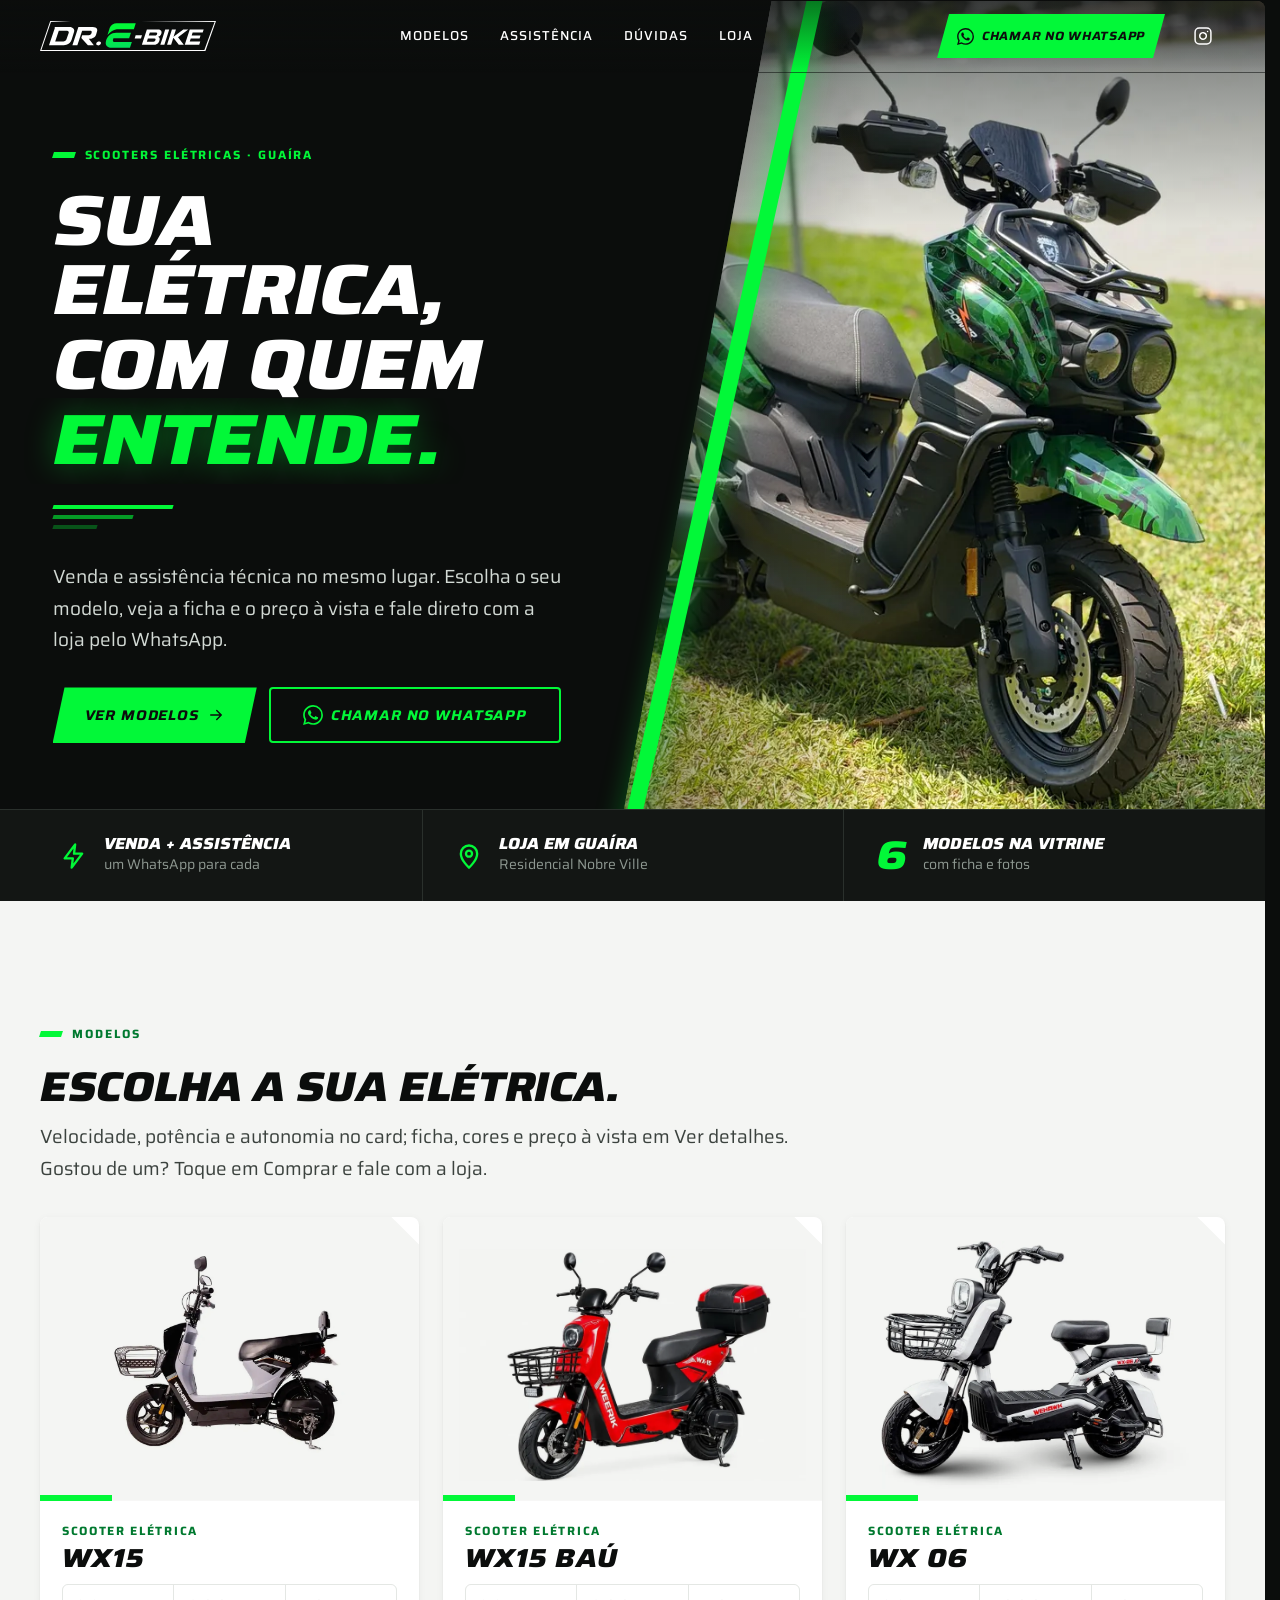
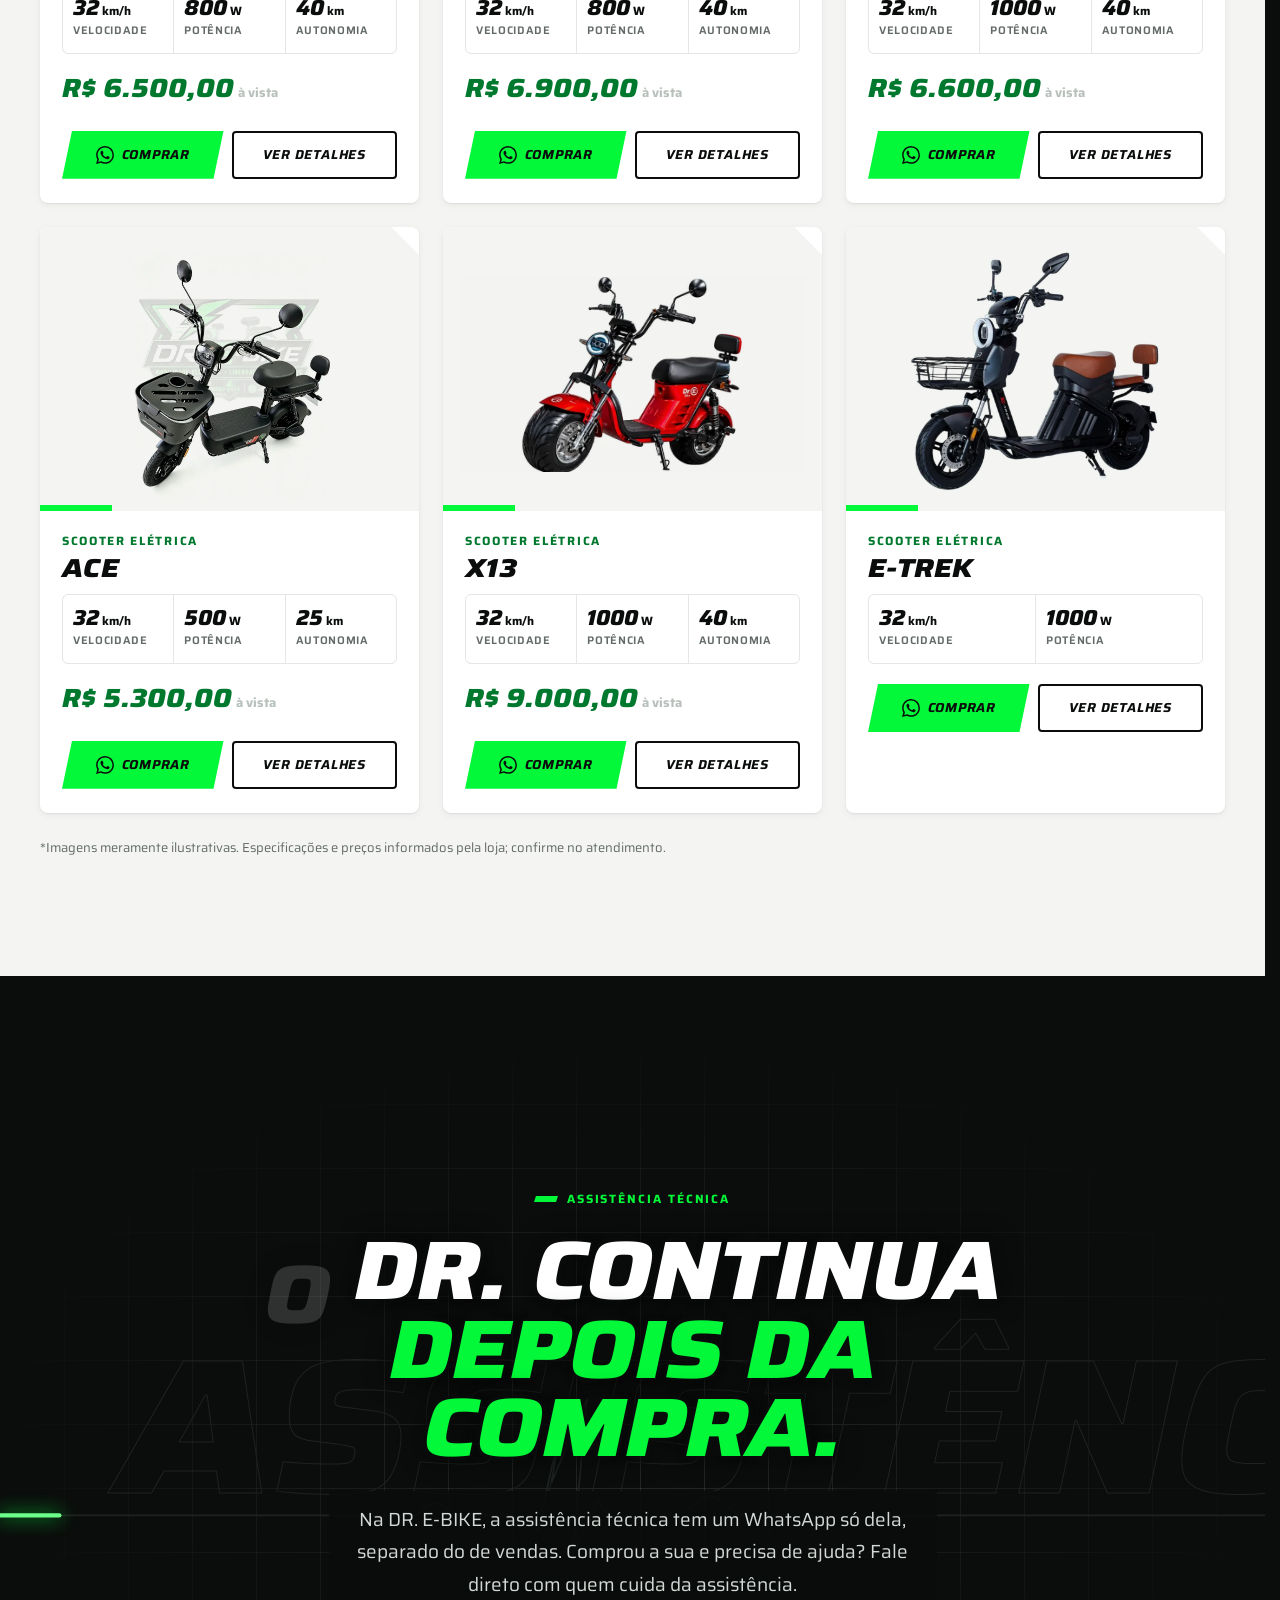
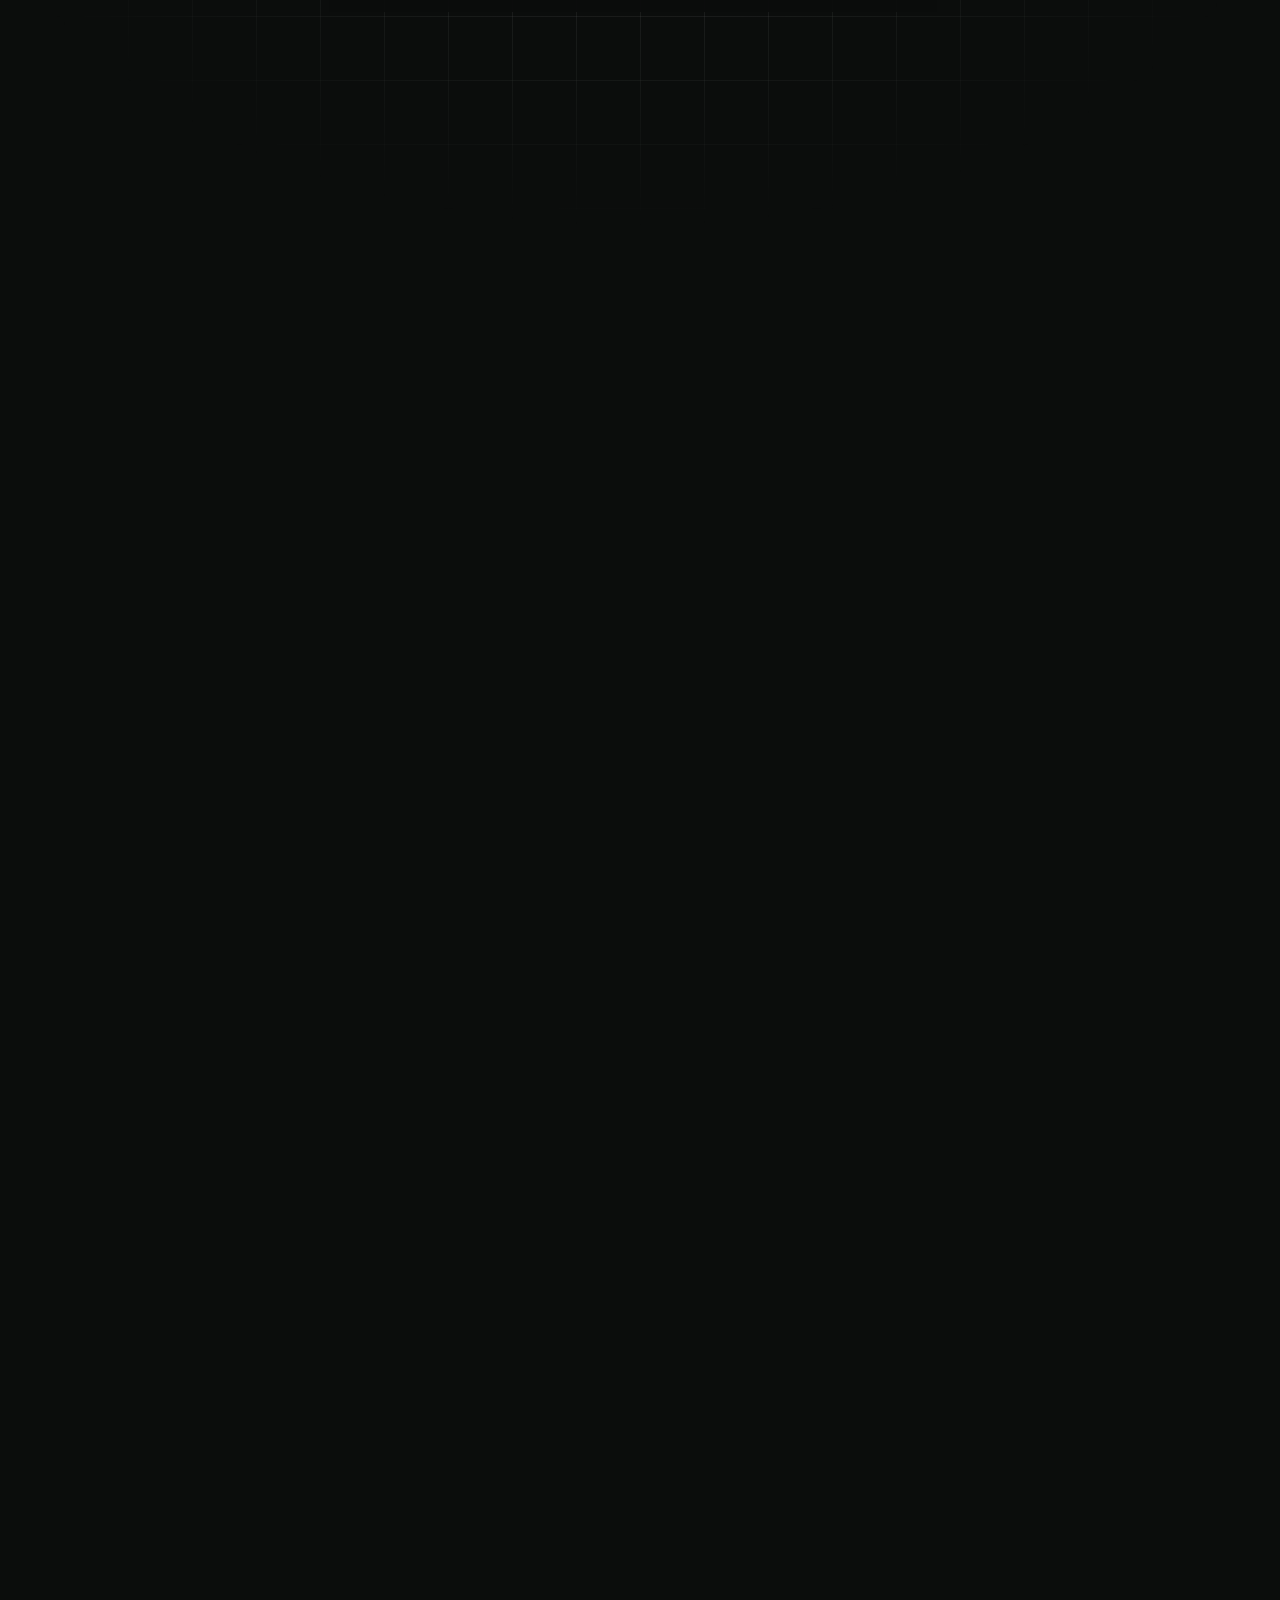
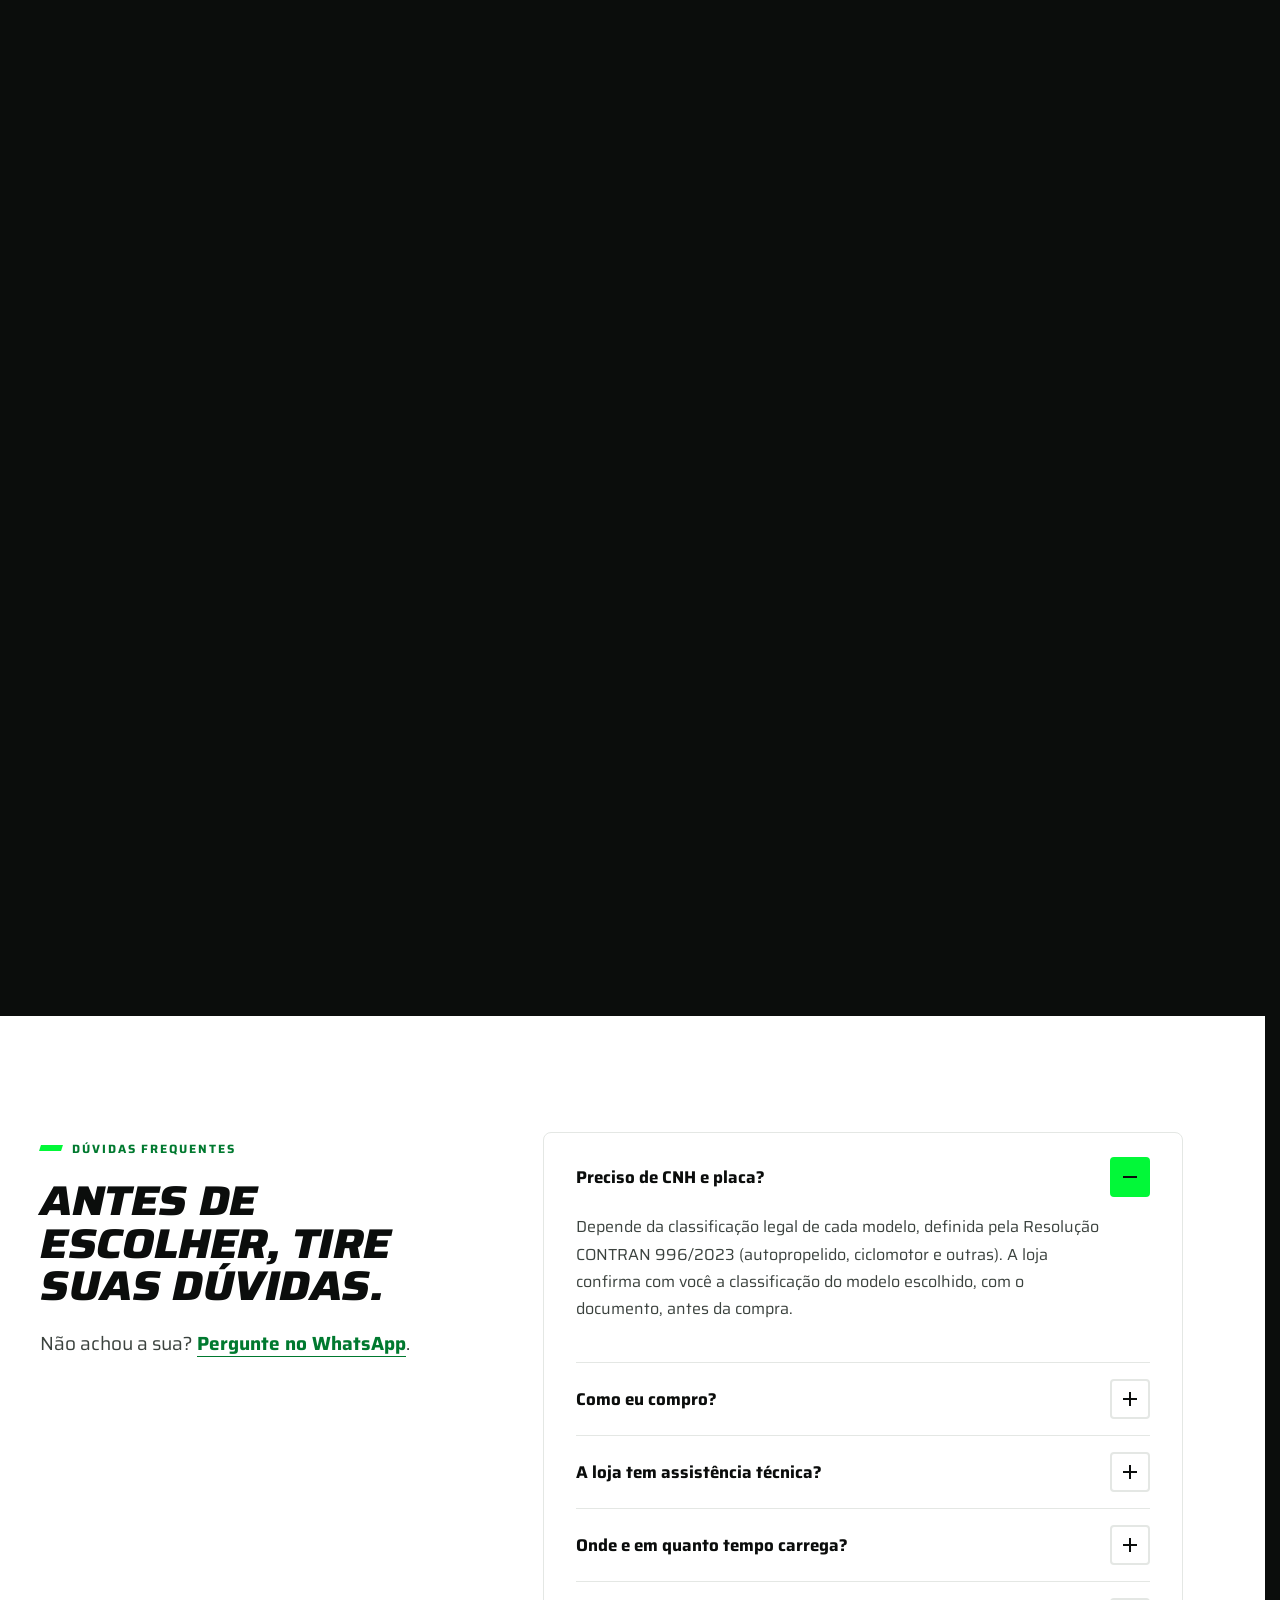
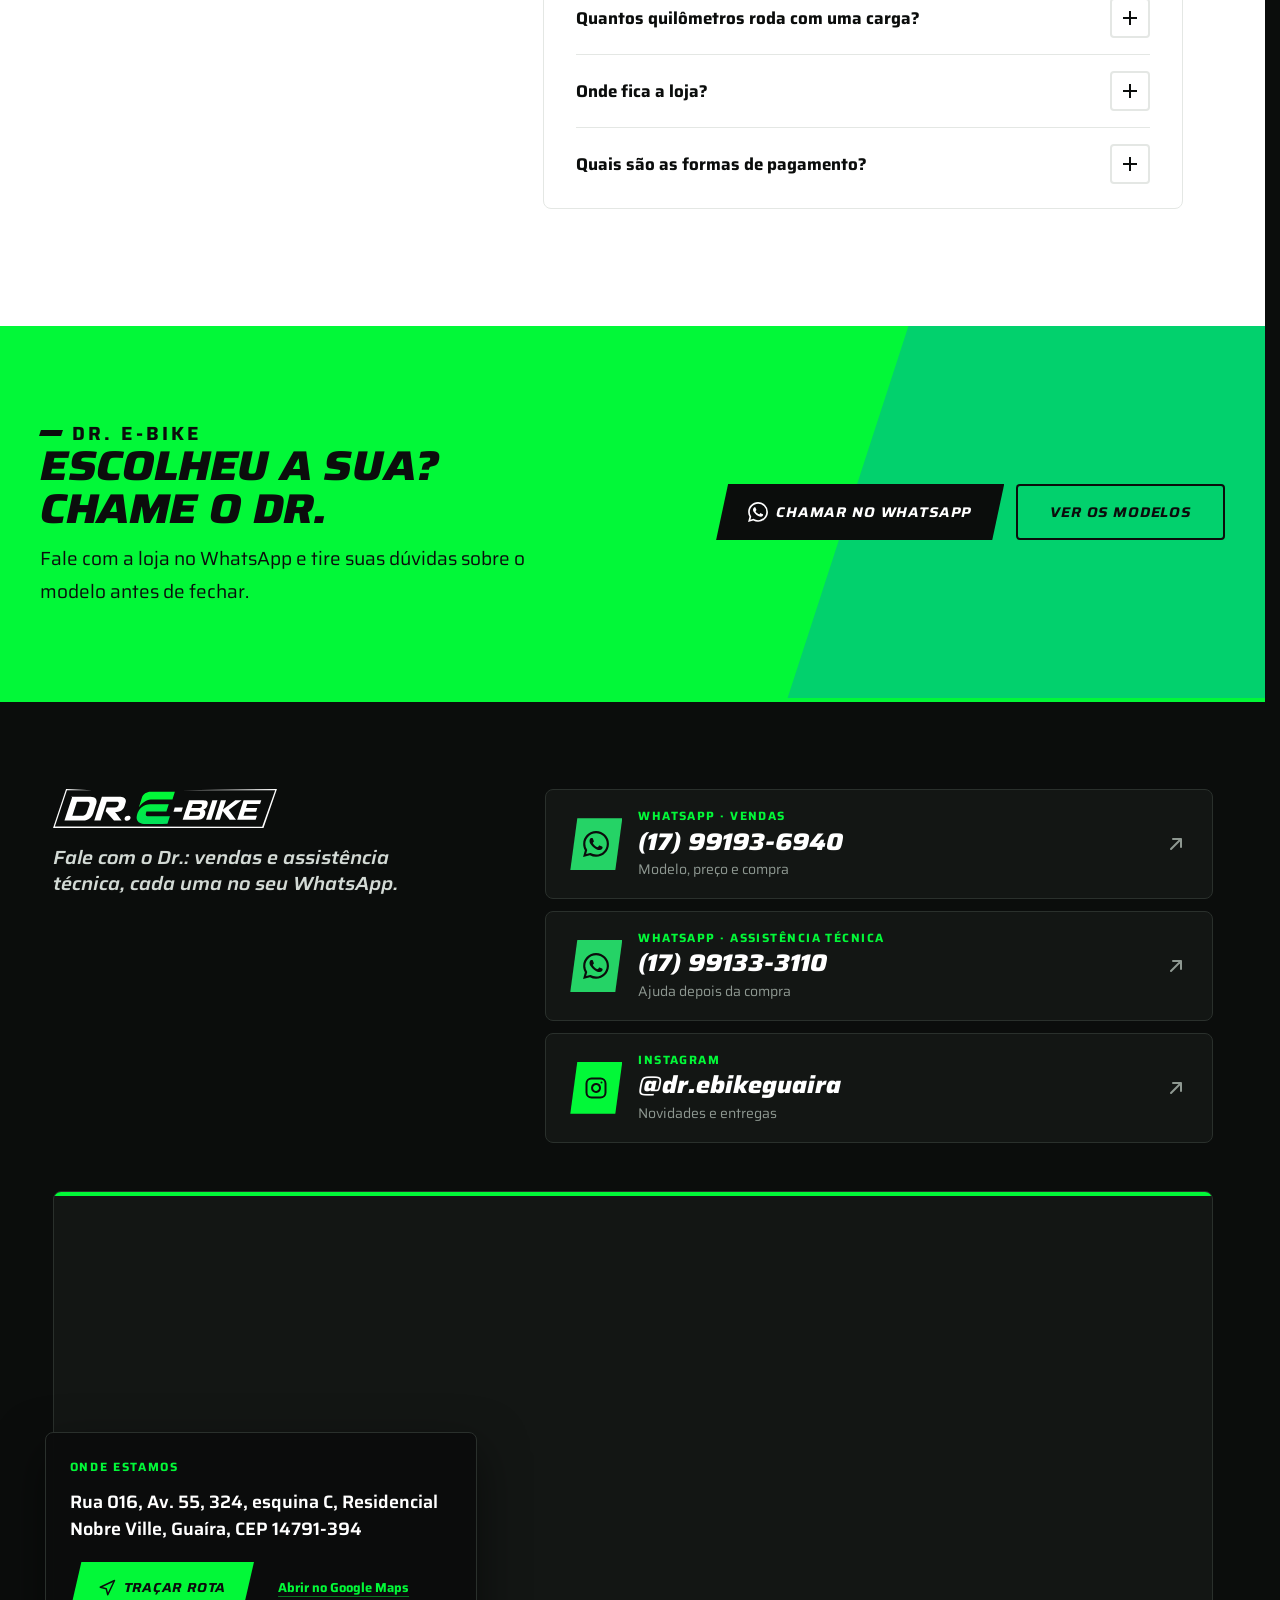
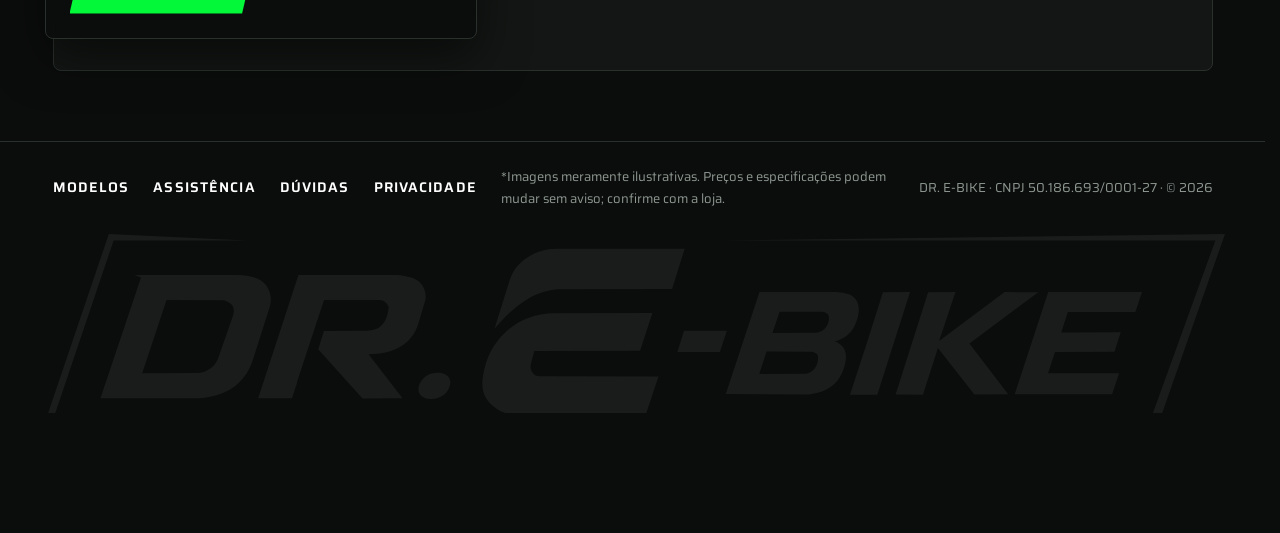
==== commit 966261e2: "preview 2026-11-27 11:52" ====
--- a/index.html
+++ b/index.html
@@ -22,14 +22,14 @@
 <link rel="icon" href="assets/icones/favicon-32.png?v=145b0497" sizes="32x32" type="image/png">
 <link rel="icon" href="assets/icones/favicon.svg?v=59b6dfd7" type="image/svg+xml">
 <link rel="apple-touch-icon" href="assets/icones/apple-touch-icon.png?v=e0bd7627">
-<script defer src="assets/js/es-dados.js?v=8ee20e14"></script>
+<script defer src="assets/js/es-dados.js?v=49f0efe0"></script>
 <script defer src="assets/js/whatsapp.js?v=50a2ca79"></script>
 <script defer src="assets/js/render.js?v=fd8e075b"></script>
 <script defer src="assets/vendor/gsap.js?v=0536e0d4"></script>
 <script defer src="assets/vendor/scrolltrigger.js?v=3e7f679a"></script>
 <script defer src="assets/vendor/lenis.min.js?v=9bb8a4b8"></script>
 <script defer src="assets/js/movimento.js?v=80b614cd"></script>
-<script defer src="assets/js/drebike.js?v=965a14c2"></script>
+<script defer src="assets/js/drebike.js?v=9cd87adf"></script>
 </head>
 <body class="com-flutuante">
 <a class="pular" href="#conteudo">Pular para o conteúdo</a>
@@ -107,7 +107,7 @@
         <p class="secao__intro">Velocidade, potência e autonomia no card; ficha, cores e preço à vista em Ver detalhes. Gostou de um? Toque em Comprar e fale com a loja.</p>
       </div>
       <div class="vitrine">
-        <div class="es-catalogo" data-es-catalogo><ul class="es-catalogo-lista" data-es-lista><li class="es-catalogo-card" data-es-modelo="wx15" data-tipo="scooter"><img class="es-catalogo-card__foto" src="assets/img/fabricante/wx15/02.jpg?v=5a83b202" alt="WX15" width="1080" height="1080" loading="lazy" decoding="async"><h3 class="es-catalogo-card__nome" id="es-catalogo-nome-wx15">WX15</h3><dl class="es-catalogo-especificacoes es-catalogo-especificacoes--card"><div class="es-catalogo-especificacoes__item"><dt>Velocidade máxima</dt><dd>32 km/h</dd></div><div class="es-catalogo-especificacoes__item"><dt>Autonomia</dt><dd>40 km</dd></div></dl><div class="es-catalogo-preco"><p class="es-catalogo-preco__a-vista"><span class="es-catalogo-preco__valor">R$ 6.500,00</span> <span class="es-catalogo-preco__condicao">à vista</span></p></div><button type="button" class="es-catalogo-card__detalhes" data-es-abrir="wx15" aria-haspopup="dialog" aria-describedby="es-catalogo-nome-wx15" hidden>Ver detalhes</button><a class="es-catalogo-card__comprar" data-es-link="lead-whatsapp" data-wa-contexto="modelo" data-origem="vitrine" data-modelo="wx15" data-cor="" aria-describedby="es-catalogo-nome-wx15" href="https://wa.me/5517991936940?text=Ol%C3%A1!%20Tenho%20interesse%20no%20WX15.%20Pode%20me%20passar%20mais%20informa%C3%A7%C3%B5es%3F">Comprar</a></li><li class="es-catalogo-card" data-es-modelo="wx15-bau" data-tipo="scooter"><img class="es-catalogo-card__foto" src="assets/img/fabricante/wx15-bau/01.jpg?v=8a3747a9" alt="WX15 Baú" width="1280" height="854" loading="lazy" decoding="async"><h3 class="es-catalogo-card__nome" id="es-catalogo-nome-wx15-bau">WX15 Baú</h3><dl class="es-catalogo-especificacoes es-catalogo-especificacoes--card"><div class="es-catalogo-especificacoes__item"><dt>Velocidade máxima</dt><dd>32 km/h</dd></div><div class="es-catalogo-especificacoes__item"><dt>Autonomia</dt><dd>40 km</dd></div></dl><div class="es-catalogo-preco"><p class="es-catalogo-preco__a-vista"><span class="es-catalogo-preco__valor">R$ 6.900,00</span> <span class="es-catalogo-preco__condicao">à vista</span></p></div><button type="button" class="es-catalogo-card__detalhes" data-es-abrir="wx15-bau" aria-haspopup="dialog" aria-describedby="es-catalogo-nome-wx15-bau" hidden>Ver detalhes</button><a class="es-catalogo-card__comprar" data-es-link="lead-whatsapp" data-wa-contexto="modelo" data-origem="vitrine" data-modelo="wx15-bau" data-cor="" aria-describedby="es-catalogo-nome-wx15-bau" href="https://wa.me/5517991936940?text=Ol%C3%A1!%20Tenho%20interesse%20no%20WX15%20Ba%C3%BA.%20Pode%20me%20passar%20mais%20informa%C3%A7%C3%B5es%3F">Comprar</a></li><li class="es-catalogo-card" data-es-modelo="wx-06" data-tipo="scooter"><img class="es-catalogo-card__foto" src="assets/img/fabricante/wx-06/02.jpg?v=b8195348" alt="WX 06" width="805" height="639" loading="lazy" decoding="async"><h3 class="es-catalogo-card__nome" id="es-catalogo-nome-wx-06">WX 06</h3><dl class="es-catalogo-especificacoes es-catalogo-especificacoes--card"><div class="es-catalogo-especificacoes__item"><dt>Velocidade máxima</dt><dd>32 km/h</dd></div><div class="es-catalogo-especificacoes__item"><dt>Autonomia</dt><dd>40 km</dd></div></dl><div class="es-catalogo-preco"><p class="es-catalogo-preco__a-vista"><span class="es-catalogo-preco__valor">R$ 6.600,00</span> <span class="es-catalogo-preco__condicao">à vista</span></p></div><button type="button" class="es-catalogo-card__detalhes" data-es-abrir="wx-06" aria-haspopup="dialog" aria-describedby="es-catalogo-nome-wx-06" hidden>Ver detalhes</button><a class="es-catalogo-card__comprar" data-es-link="lead-whatsapp" data-wa-contexto="modelo" data-origem="vitrine" data-modelo="wx-06" data-cor="" aria-describedby="es-catalogo-nome-wx-06" href="https://wa.me/5517991936940?text=Ol%C3%A1!%20Tenho%20interesse%20no%20WX%2006.%20Pode%20me%20passar%20mais%20informa%C3%A7%C3%B5es%3F">Comprar</a></li><li class="es-catalogo-card" data-es-modelo="ace" data-tipo="scooter"><img class="es-catalogo-card__foto" src="assets/img/fabricante/ace/03.jpg?v=69104812" alt="ACE" width="1728" height="2304" loading="lazy" decoding="async"><h3 class="es-catalogo-card__nome" id="es-catalogo-nome-ace">ACE</h3><dl class="es-catalogo-especificacoes es-catalogo-especificacoes--card"><div class="es-catalogo-especificacoes__item"><dt>Velocidade máxima</dt><dd>32 km/h</dd></div><div class="es-catalogo-especificacoes__item"><dt>Autonomia</dt><dd>25 km</dd></div></dl><div class="es-catalogo-preco"><p class="es-catalogo-preco__a-vista"><span class="es-catalogo-preco__valor">R$ 5.300,00</span> <span class="es-catalogo-preco__condicao">à vista</span></p></div><button type="button" class="es-catalogo-card__detalhes" data-es-abrir="ace" aria-haspopup="dialog" aria-describedby="es-catalogo-nome-ace" hidden>Ver detalhes</button><a class="es-catalogo-card__comprar" data-es-link="lead-whatsapp" data-wa-contexto="modelo" data-origem="vitrine" data-modelo="ace" data-cor="" aria-describedby="es-catalogo-nome-ace" href="https://wa.me/5517991936940?text=Ol%C3%A1!%20Tenho%20interesse%20no%20ACE.%20Pode%20me%20passar%20mais%20informa%C3%A7%C3%B5es%3F">Comprar</a></li><li class="es-catalogo-card" data-es-modelo="x13" data-tipo="scooter"><img class="es-catalogo-card__foto" src="assets/img/fabricante/x13/01.jpg?v=0253afb5" alt="X13" width="1672" height="941" loading="lazy" decoding="async"><h3 class="es-catalogo-card__nome" id="es-catalogo-nome-x13">X13</h3><dl class="es-catalogo-especificacoes es-catalogo-especificacoes--card"><div class="es-catalogo-especificacoes__item"><dt>Velocidade máxima</dt><dd>32 km/h</dd></div><div class="es-catalogo-especificacoes__item"><dt>Autonomia</dt><dd>40 km</dd></div></dl><div class="es-catalogo-preco"><p class="es-catalogo-preco__a-vista"><span class="es-catalogo-preco__valor">R$ 9.000,00</span> <span class="es-catalogo-preco__condicao">à vista</span></p></div><button type="button" class="es-catalogo-card__detalhes" data-es-abrir="x13" aria-haspopup="dialog" aria-describedby="es-catalogo-nome-x13" hidden>Ver detalhes</button><a class="es-catalogo-card__comprar" data-es-link="lead-whatsapp" data-wa-contexto="modelo" data-origem="vitrine" data-modelo="x13" data-cor="" aria-describedby="es-catalogo-nome-x13" href="https://wa.me/5517991936940?text=Ol%C3%A1!%20Tenho%20interesse%20no%20X13.%20Pode%20me%20passar%20mais%20informa%C3%A7%C3%B5es%3F">Comprar</a></li><li class="es-catalogo-card" data-es-modelo="e-trek" data-tipo="scooter"><img class="es-catalogo-card__foto" src="assets/img/fabricante/e-trek/01.jpg?v=92d0904d" alt="E-TREK" width="1200" height="1600" loading="lazy" decoding="async"><h3 class="es-catalogo-card__nome" id="es-catalogo-nome-e-trek">E-TREK</h3><dl class="es-catalogo-especificacoes es-catalogo-especificacoes--card"><div class="es-catalogo-especificacoes__item"><dt>Velocidade máxima</dt><dd>32 km/h</dd></div></dl><button type="button" class="es-catalogo-card__detalhes" data-es-abrir="e-trek" aria-haspopup="dialog" aria-describedby="es-catalogo-nome-e-trek" hidden>Ver detalhes</button><a class="es-catalogo-card__comprar" data-es-link="lead-whatsapp" data-wa-contexto="preco" data-origem="vitrine" data-modelo="e-trek" data-cor="" aria-describedby="es-catalogo-nome-e-trek" href="https://wa.me/5517991936940?text=Ol%C3%A1!%20Quero%20comprar%20o%20E-TREK.%20Pode%20me%20passar%20o%20pre%C3%A7o%20e%20as%20condi%C3%A7%C3%B5es%20de%20pagamento%3F">Comprar</a></li></ul></div>
+        <div class="es-catalogo" data-es-catalogo><ul class="es-catalogo-lista" data-es-lista><li class="es-catalogo-card" data-es-modelo="wx15" data-tipo="scooter"><img class="es-catalogo-card__foto" src="assets/img/fabricante/wx15/02.jpg?v=5a83b202" alt="WX15" width="1080" height="1080" loading="lazy" decoding="async"><h3 class="es-catalogo-card__nome" id="es-catalogo-nome-wx15">WX15</h3><dl class="es-catalogo-especificacoes es-catalogo-especificacoes--card"><div class="es-catalogo-especificacoes__item"><dt>Velocidade máxima</dt><dd>32 km/h</dd></div><div class="es-catalogo-especificacoes__item"><dt>Autonomia</dt><dd>40 km</dd></div></dl><div class="es-catalogo-preco"><p class="es-catalogo-preco__a-vista"><span class="es-catalogo-preco__valor">R$ 6.500,00</span> <span class="es-catalogo-preco__condicao">à vista</span></p></div><button type="button" class="es-catalogo-card__detalhes" data-es-abrir="wx15" aria-haspopup="dialog" aria-describedby="es-catalogo-nome-wx15" hidden>Ver detalhes</button><a class="es-catalogo-card__comprar" data-es-link="lead-whatsapp" data-wa-contexto="modelo" data-origem="vitrine" data-modelo="wx15" data-cor="" aria-describedby="es-catalogo-nome-wx15" href="https://wa.me/5517991936940?text=Ol%C3%A1!%20Tenho%20interesse%20no%20WX15.%20Pode%20me%20passar%20mais%20informa%C3%A7%C3%B5es%3F">Comprar</a></li><li class="es-catalogo-card" data-es-modelo="wx15-bau" data-tipo="scooter"><img class="es-catalogo-card__foto" src="assets/img/fabricante/wx15-bau/01.jpg?v=8a3747a9" alt="WX15 Baú" width="1280" height="854" loading="lazy" decoding="async"><h3 class="es-catalogo-card__nome" id="es-catalogo-nome-wx15-bau">WX15 Baú</h3><dl class="es-catalogo-especificacoes es-catalogo-especificacoes--card"><div class="es-catalogo-especificacoes__item"><dt>Velocidade máxima</dt><dd>32 km/h</dd></div><div class="es-catalogo-especificacoes__item"><dt>Autonomia</dt><dd>40 km</dd></div></dl><div class="es-catalogo-preco"><p class="es-catalogo-preco__a-vista"><span class="es-catalogo-preco__valor">R$ 6.900,00</span> <span class="es-catalogo-preco__condicao">à vista</span></p></div><button type="button" class="es-catalogo-card__detalhes" data-es-abrir="wx15-bau" aria-haspopup="dialog" aria-describedby="es-catalogo-nome-wx15-bau" hidden>Ver detalhes</button><a class="es-catalogo-card__comprar" data-es-link="lead-whatsapp" data-wa-contexto="modelo" data-origem="vitrine" data-modelo="wx15-bau" data-cor="" aria-describedby="es-catalogo-nome-wx15-bau" href="https://wa.me/5517991936940?text=Ol%C3%A1!%20Tenho%20interesse%20no%20WX15%20Ba%C3%BA.%20Pode%20me%20passar%20mais%20informa%C3%A7%C3%B5es%3F">Comprar</a></li><li class="es-catalogo-card" data-es-modelo="wx-06" data-tipo="scooter"><img class="es-catalogo-card__foto" src="assets/img/fabricante/wx-06/02.jpg?v=b8195348" alt="WX 06" width="805" height="639" loading="lazy" decoding="async"><h3 class="es-catalogo-card__nome" id="es-catalogo-nome-wx-06">WX 06</h3><dl class="es-catalogo-especificacoes es-catalogo-especificacoes--card"><div class="es-catalogo-especificacoes__item"><dt>Velocidade máxima</dt><dd>32 km/h</dd></div><div class="es-catalogo-especificacoes__item"><dt>Autonomia</dt><dd>40 km</dd></div></dl><div class="es-catalogo-preco"><p class="es-catalogo-preco__a-vista"><span class="es-catalogo-preco__valor">R$ 6.600,00</span> <span class="es-catalogo-preco__condicao">à vista</span></p></div><button type="button" class="es-catalogo-card__detalhes" data-es-abrir="wx-06" aria-haspopup="dialog" aria-describedby="es-catalogo-nome-wx-06" hidden>Ver detalhes</button><a class="es-catalogo-card__comprar" data-es-link="lead-whatsapp" data-wa-contexto="modelo" data-origem="vitrine" data-modelo="wx-06" data-cor="" aria-describedby="es-catalogo-nome-wx-06" href="https://wa.me/5517991936940?text=Ol%C3%A1!%20Tenho%20interesse%20no%20WX%2006.%20Pode%20me%20passar%20mais%20informa%C3%A7%C3%B5es%3F">Comprar</a></li><li class="es-catalogo-card" data-es-modelo="ace" data-tipo="scooter"><img class="es-catalogo-card__foto" src="assets/img/fabricante/ace/03.jpg?v=69104812" alt="ACE" width="1728" height="2304" loading="lazy" decoding="async"><h3 class="es-catalogo-card__nome" id="es-catalogo-nome-ace">ACE</h3><dl class="es-catalogo-especificacoes es-catalogo-especificacoes--card"><div class="es-catalogo-especificacoes__item"><dt>Velocidade máxima</dt><dd>32 km/h</dd></div><div class="es-catalogo-especificacoes__item"><dt>Autonomia</dt><dd>25 km</dd></div></dl><div class="es-catalogo-preco"><p class="es-catalogo-preco__a-vista"><span class="es-catalogo-preco__valor">R$ 5.300,00</span> <span class="es-catalogo-preco__condicao">à vista</span></p></div><button type="button" class="es-catalogo-card__detalhes" data-es-abrir="ace" aria-haspopup="dialog" aria-describedby="es-catalogo-nome-ace" hidden>Ver detalhes</button><a class="es-catalogo-card__comprar" data-es-link="lead-whatsapp" data-wa-contexto="modelo" data-origem="vitrine" data-modelo="ace" data-cor="" aria-describedby="es-catalogo-nome-ace" href="https://wa.me/5517991936940?text=Ol%C3%A1!%20Tenho%20interesse%20no%20ACE.%20Pode%20me%20passar%20mais%20informa%C3%A7%C3%B5es%3F">Comprar</a></li><li class="es-catalogo-card" data-es-modelo="x13" data-tipo="scooter"><img class="es-catalogo-card__foto" src="assets/img/fabricante/x13/01.jpg?v=0253afb5" alt="X13" width="1672" height="941" loading="lazy" decoding="async"><h3 class="es-catalogo-card__nome" id="es-catalogo-nome-x13">X13</h3><dl class="es-catalogo-especificacoes es-catalogo-especificacoes--card"><div class="es-catalogo-especificacoes__item"><dt>Velocidade máxima</dt><dd>32 km/h</dd></div><div class="es-catalogo-especificacoes__item"><dt>Autonomia</dt><dd>40 km</dd></div></dl><div class="es-catalogo-preco"><p class="es-catalogo-preco__a-vista"><span class="es-catalogo-preco__valor">R$ 9.000,00</span> <span class="es-catalogo-preco__condicao">à vista</span></p></div><button type="button" class="es-catalogo-card__detalhes" data-es-abrir="x13" aria-haspopup="dialog" aria-describedby="es-catalogo-nome-x13" hidden>Ver detalhes</button><a class="es-catalogo-card__comprar" data-es-link="lead-whatsapp" data-wa-contexto="modelo" data-origem="vitrine" data-modelo="x13" data-cor="" aria-describedby="es-catalogo-nome-x13" href="https://wa.me/5517991936940?text=Ol%C3%A1!%20Tenho%20interesse%20no%20X13.%20Pode%20me%20passar%20mais%20informa%C3%A7%C3%B5es%3F">Comprar</a></li><li class="es-catalogo-card" data-es-modelo="e-trek" data-tipo="scooter"><img class="es-catalogo-card__foto" src="assets/img/fabricante/e-trek/01.jpg?v=b3753e46" alt="E-TREK" width="1080" height="1080" loading="lazy" decoding="async"><h3 class="es-catalogo-card__nome" id="es-catalogo-nome-e-trek">E-TREK</h3><dl class="es-catalogo-especificacoes es-catalogo-especificacoes--card"><div class="es-catalogo-especificacoes__item"><dt>Velocidade máxima</dt><dd>32 km/h</dd></div></dl><button type="button" class="es-catalogo-card__detalhes" data-es-abrir="e-trek" aria-haspopup="dialog" aria-describedby="es-catalogo-nome-e-trek" hidden>Ver detalhes</button><a class="es-catalogo-card__comprar" data-es-link="lead-whatsapp" data-wa-contexto="preco" data-origem="vitrine" data-modelo="e-trek" data-cor="" aria-describedby="es-catalogo-nome-e-trek" href="https://wa.me/5517991936940?text=Ol%C3%A1!%20Quero%20comprar%20o%20E-TREK.%20Pode%20me%20passar%20o%20pre%C3%A7o%20e%20as%20condi%C3%A7%C3%B5es%20de%20pagamento%3F">Comprar</a></li></ul></div>
         <div class="vitrine__vazia" data-de-vitrine-vazia hidden>
           <p>Os modelos entram aqui em breve. Enquanto isso, chame a loja no WhatsApp.</p>
           <a class="botao botao--escuro botao--grande" data-es-link="lead-whatsapp" data-wa-contexto="geral" data-origem="vitrine_vazia" href="https://wa.me/5517991936940?text=Ol%C3%A1!%20Vim%20pelo%20site%20da%20DR.%20E-BIKE%20e%20quero%20mais%20informa%C3%A7%C3%B5es.">Chamar no WhatsApp</a>
@@ -282,6 +282,6 @@
     <div class="rodape__assinatura" aria-hidden="true"><img src="assets/marca/logo-contorno.svg?v=9a1f36d7" width="1200" height="205" alt="" loading="lazy"></div>
   </div>
 </footer>
-<div class="es-catalogo-modal" data-es-catalogo-modal hidden><div class="es-catalogo-modal__fundo" data-es-fechar></div><div class="es-catalogo-modal__caixa" role="dialog" aria-modal="true" aria-labelledby="es-catalogo-modal-titulo" tabindex="-1"><button type="button" class="es-catalogo-modal__fechar" data-es-fechar aria-label="Fechar"><span aria-hidden="true">×</span></button><div class="es-catalogo-modal__conteudo" data-es-catalogo-conteudo></div></div><template data-es-modelo-detalhe="wx15"><h2 class="es-catalogo-modal__titulo" id="es-catalogo-modal-titulo">WX15</h2><div class="es-catalogo-galerias"><div class="es-catalogo-galeria" data-es-galeria="" hidden><img class="es-catalogo-galeria__foto" src="assets/img/fabricante/wx15/02.jpg?v=5a83b202" alt="WX15" width="1080" height="1080" decoding="async"><img class="es-catalogo-galeria__foto" src="assets/img/fabricante/wx15/03.jpg?v=ab68608d" alt="WX15" width="1200" height="1200" loading="lazy" decoding="async"><img class="es-catalogo-galeria__foto" src="assets/img/fabricante/wx15/04.jpg?v=aed4ee0b" alt="WX15" width="1080" height="1080" loading="lazy" decoding="async"><img class="es-catalogo-galeria__foto" src="assets/img/fabricante/wx15/05.jpg?v=485691dc" alt="WX15" width="1080" height="1080" loading="lazy" decoding="async"><img class="es-catalogo-galeria__foto" src="assets/img/fabricante/wx15/06.jpg?v=9c596db4" alt="WX15" width="1200" height="1200" loading="lazy" decoding="async"></div><div class="es-catalogo-galeria" data-es-galeria="Preta"><img class="es-catalogo-galeria__foto" src="assets/img/fabricante/wx15/02.jpg?v=5a83b202" alt="WX15" width="1080" height="1080" decoding="async"><img class="es-catalogo-galeria__foto" src="assets/img/fabricante/wx15/03.jpg?v=ab68608d" alt="WX15" width="1200" height="1200" loading="lazy" decoding="async"><img class="es-catalogo-galeria__foto" src="assets/img/fabricante/wx15/04.jpg?v=aed4ee0b" alt="WX15" width="1080" height="1080" loading="lazy" decoding="async"><img class="es-catalogo-galeria__foto" src="assets/img/fabricante/wx15/05.jpg?v=485691dc" alt="WX15" width="1080" height="1080" loading="lazy" decoding="async"><img class="es-catalogo-galeria__foto" src="assets/img/fabricante/wx15/06.jpg?v=9c596db4" alt="WX15" width="1200" height="1200" loading="lazy" decoding="async"></div></div><div class="es-catalogo-cores" role="group" aria-label="Cores"><button type="button" class="es-catalogo-cor" data-es-cor="Preta" aria-pressed="true"><span class="es-catalogo-cor__amostra" data-es-amostra="#1c1c1c" aria-hidden="true"></span><span class="es-catalogo-cor__nome">Preta</span></button></div><h3 class="es-catalogo-modal__subtitulo">Especificações</h3><dl class="es-catalogo-especificacoes"><div class="es-catalogo-especificacoes__item"><dt>Potência</dt><dd>800 W</dd></div><div class="es-catalogo-especificacoes__item"><dt>Velocidade máxima</dt><dd>32 km/h</dd></div><div class="es-catalogo-especificacoes__item"><dt>Autonomia</dt><dd>40 km</dd></div><div class="es-catalogo-especificacoes__item"><dt>Carga máxima</dt><dd>140 kg</dd></div><div class="es-catalogo-especificacoes__item"><dt>Peso</dt><dd>76 kg</dd></div></dl><h3 class="es-catalogo-modal__subtitulo">Itens</h3><ul class="es-catalogo-lista-tecnica"><li>Bateria: Lítio</li><li>Tempo de recarga: 6 a 7 horas</li><li>Painel em LED</li><li>Buzina</li><li>Alarme</li><li>Carregador bivolt</li><li>Setas</li></ul><div class="es-catalogo-modal__barra"><div class="es-catalogo-preco"><p class="es-catalogo-preco__a-vista"><span class="es-catalogo-preco__valor">R$ 6.500,00</span> <span class="es-catalogo-preco__condicao">à vista</span></p></div><a class="es-catalogo-modal__comprar" data-es-link="lead-whatsapp" data-wa-contexto="modelo" data-origem="modal" data-modelo="wx15" data-cor="Preta" href="https://wa.me/5517991936940?text=Ol%C3%A1!%20Tenho%20interesse%20no%20WX15%20na%20cor%20Preta.%20Pode%20me%20passar%20mais%20informa%C3%A7%C3%B5es%3F">Comprar</a></div></template><template data-es-modelo-detalhe="wx15-bau"><h2 class="es-catalogo-modal__titulo" id="es-catalogo-modal-titulo">WX15 Baú</h2><div class="es-catalogo-galerias"><div class="es-catalogo-galeria" data-es-galeria="" hidden><img class="es-catalogo-galeria__foto" src="assets/img/fabricante/wx15-bau/01.jpg?v=8a3747a9" alt="WX15 Baú" width="1280" height="854" decoding="async"></div><div class="es-catalogo-galeria" data-es-galeria="Vermelho"><img class="es-catalogo-galeria__foto" src="assets/img/fabricante/wx15-bau/01.jpg?v=8a3747a9" alt="WX15 Baú" width="1280" height="854" decoding="async"></div></div><div class="es-catalogo-cores" role="group" aria-label="Cores"><button type="button" class="es-catalogo-cor" data-es-cor="Vermelho" aria-pressed="true"><span class="es-catalogo-cor__amostra" data-es-amostra="#c4161c" aria-hidden="true"></span><span class="es-catalogo-cor__nome">Vermelho</span></button></div><h3 class="es-catalogo-modal__subtitulo">Especificações</h3><dl class="es-catalogo-especificacoes"><div class="es-catalogo-especificacoes__item"><dt>Potência</dt><dd>800 W</dd></div><div class="es-catalogo-especificacoes__item"><dt>Velocidade máxima</dt><dd>32 km/h</dd></div><div class="es-catalogo-especificacoes__item"><dt>Autonomia</dt><dd>40 km</dd></div><div class="es-catalogo-especificacoes__item"><dt>Carga máxima</dt><dd>140 kg</dd></div><div class="es-catalogo-especificacoes__item"><dt>Peso</dt><dd>76 kg</dd></div></dl><h3 class="es-catalogo-modal__subtitulo">Itens</h3><ul class="es-catalogo-lista-tecnica"><li>Tempo de recarga: 6 a 7 horas</li><li>Painel em LED</li><li>Buzina</li><li>Farol em LED</li><li>Alarme</li><li>Carregador bivolt</li><li>Setas</li></ul><div class="es-catalogo-modal__barra"><div class="es-catalogo-preco"><p class="es-catalogo-preco__a-vista"><span class="es-catalogo-preco__valor">R$ 6.900,00</span> <span class="es-catalogo-preco__condicao">à vista</span></p></div><a class="es-catalogo-modal__comprar" data-es-link="lead-whatsapp" data-wa-contexto="modelo" data-origem="modal" data-modelo="wx15-bau" data-cor="Vermelho" href="https://wa.me/5517991936940?text=Ol%C3%A1!%20Tenho%20interesse%20no%20WX15%20Ba%C3%BA%20na%20cor%20Vermelho.%20Pode%20me%20passar%20mais%20informa%C3%A7%C3%B5es%3F">Comprar</a></div></template><template data-es-modelo-detalhe="wx-06"><h2 class="es-catalogo-modal__titulo" id="es-catalogo-modal-titulo">WX 06</h2><div class="es-catalogo-galerias"><div class="es-catalogo-galeria" data-es-galeria="" hidden><img class="es-catalogo-galeria__foto" src="assets/img/fabricante/wx-06/02.jpg?v=b8195348" alt="WX 06" width="805" height="639" decoding="async"><img class="es-catalogo-galeria__foto" src="assets/img/fabricante/wx-06/03.jpg?v=0d4aab0a" alt="WX 06" width="1080" height="1080" loading="lazy" decoding="async"><img class="es-catalogo-galeria__foto" src="assets/img/fabricante/wx-06/04.jpg?v=8a820577" alt="WX 06" width="1080" height="1080" loading="lazy" decoding="async"><img class="es-catalogo-galeria__foto" src="assets/img/fabricante/wx-06/05.jpg?v=777c5287" alt="WX 06" width="1080" height="1080" loading="lazy" decoding="async"><img class="es-catalogo-galeria__foto" src="assets/img/fabricante/wx-06/06.jpg?v=4898c250" alt="WX 06" width="1080" height="1080" loading="lazy" decoding="async"><img class="es-catalogo-galeria__foto" src="assets/img/fabricante/wx-06/07.jpg?v=7fc22aae" alt="WX 06" width="1080" height="1080" loading="lazy" decoding="async"><img class="es-catalogo-galeria__foto" src="assets/img/fabricante/wx-06/08.jpg?v=8271cd71" alt="WX 06" width="1080" height="1080" loading="lazy" decoding="async"><img class="es-catalogo-galeria__foto" src="assets/img/fabricante/wx-06/09.jpg?v=a6ee1c47" alt="WX 06" width="1080" height="1080" loading="lazy" decoding="async"><img class="es-catalogo-galeria__foto" src="assets/img/fabricante/wx-06/10.jpg?v=c6e61d5e" alt="WX 06" width="1080" height="1080" loading="lazy" decoding="async"><img class="es-catalogo-galeria__foto" src="assets/img/fabricante/wx-06/11.jpg?v=09a9a98b" alt="WX 06" width="1080" height="1080" loading="lazy" decoding="async"><img class="es-catalogo-galeria__foto" src="assets/img/fabricante/wx-06/01.jpg?v=5af6dbde" alt="WX 06" width="960" height="1280" loading="lazy" decoding="async"></div><div class="es-catalogo-galeria" data-es-galeria="Branca"><img class="es-catalogo-galeria__foto" src="assets/img/fabricante/wx-06/02.jpg?v=b8195348" alt="WX 06" width="805" height="639" decoding="async"><img class="es-catalogo-galeria__foto" src="assets/img/fabricante/wx-06/03.jpg?v=0d4aab0a" alt="WX 06" width="1080" height="1080" loading="lazy" decoding="async"><img class="es-catalogo-galeria__foto" src="assets/img/fabricante/wx-06/04.jpg?v=8a820577" alt="WX 06" width="1080" height="1080" loading="lazy" decoding="async"><img class="es-catalogo-galeria__foto" src="assets/img/fabricante/wx-06/05.jpg?v=777c5287" alt="WX 06" width="1080" height="1080" loading="lazy" decoding="async"><img class="es-catalogo-galeria__foto" src="assets/img/fabricante/wx-06/06.jpg?v=4898c250" alt="WX 06" width="1080" height="1080" loading="lazy" decoding="async"><img class="es-catalogo-galeria__foto" src="assets/img/fabricante/wx-06/07.jpg?v=7fc22aae" alt="WX 06" width="1080" height="1080" loading="lazy" decoding="async"><img class="es-catalogo-galeria__foto" src="assets/img/fabricante/wx-06/08.jpg?v=8271cd71" alt="WX 06" width="1080" height="1080" loading="lazy" decoding="async"><img class="es-catalogo-galeria__foto" src="assets/img/fabricante/wx-06/09.jpg?v=a6ee1c47" alt="WX 06" width="1080" height="1080" loading="lazy" decoding="async"><img class="es-catalogo-galeria__foto" src="assets/img/fabricante/wx-06/10.jpg?v=c6e61d5e" alt="WX 06" width="1080" height="1080" loading="lazy" decoding="async"><img class="es-catalogo-galeria__foto" src="assets/img/fabricante/wx-06/11.jpg?v=09a9a98b" alt="WX 06" width="1080" height="1080" loading="lazy" decoding="async"></div><div class="es-catalogo-galeria" data-es-galeria="Preta" hidden><img class="es-catalogo-galeria__foto" src="assets/img/fabricante/wx-06/01.jpg?v=5af6dbde" alt="WX 06" width="960" height="1280" decoding="async"></div></div><div class="es-catalogo-cores" role="group" aria-label="Cores"><button type="button" class="es-catalogo-cor" data-es-cor="Branca" aria-pressed="true"><span class="es-catalogo-cor__amostra" data-es-amostra="#f2f2f2" aria-hidden="true"></span><span class="es-catalogo-cor__nome">Branca</span></button><button type="button" class="es-catalogo-cor" data-es-cor="Preta" aria-pressed="false"><span class="es-catalogo-cor__amostra" data-es-amostra="#1c1c1c" aria-hidden="true"></span><span class="es-catalogo-cor__nome">Preta</span></button></div><h3 class="es-catalogo-modal__subtitulo">Especificações</h3><dl class="es-catalogo-especificacoes"><div class="es-catalogo-especificacoes__item"><dt>Potência</dt><dd>1.000 W</dd></div><div class="es-catalogo-especificacoes__item"><dt>Velocidade máxima</dt><dd>32 km/h</dd></div><div class="es-catalogo-especificacoes__item"><dt>Autonomia</dt><dd>40 km</dd></div><div class="es-catalogo-especificacoes__item"><dt>Carga máxima</dt><dd>140 kg</dd></div><div class="es-catalogo-especificacoes__item"><dt>Peso</dt><dd>76 kg</dd></div></dl><h3 class="es-catalogo-modal__subtitulo">Itens</h3><ul class="es-catalogo-lista-tecnica"><li>Bateria: Lítio</li><li>Tempo de recarga: 6 a 7 horas</li><li>Painel em LED</li><li>Buzina</li><li>Farol em LED</li><li>Alarme</li><li>Carregador bivolt</li><li>Setas</li></ul><div class="es-catalogo-modal__barra"><div class="es-catalogo-preco"><p class="es-catalogo-preco__a-vista"><span class="es-catalogo-preco__valor">R$ 6.600,00</span> <span class="es-catalogo-preco__condicao">à vista</span></p></div><a class="es-catalogo-modal__comprar" data-es-link="lead-whatsapp" data-wa-contexto="modelo" data-origem="modal" data-modelo="wx-06" data-cor="Branca" href="https://wa.me/5517991936940?text=Ol%C3%A1!%20Tenho%20interesse%20no%20WX%2006%20na%20cor%20Branca.%20Pode%20me%20passar%20mais%20informa%C3%A7%C3%B5es%3F">Comprar</a></div></template><template data-es-modelo-detalhe="ace"><h2 class="es-catalogo-modal__titulo" id="es-catalogo-modal-titulo">ACE</h2><div class="es-catalogo-galerias"><div class="es-catalogo-galeria" data-es-galeria="" hidden><img class="es-catalogo-galeria__foto" src="assets/img/fabricante/ace/03.jpg?v=69104812" alt="ACE" width="1728" height="2304" decoding="async"><img class="es-catalogo-galeria__foto" src="assets/img/fabricante/ace/01.jpg?v=41a621cb" alt="ACE" width="1600" height="2848" loading="lazy" decoding="async"><img class="es-catalogo-galeria__foto" src="assets/img/fabricante/ace/02.jpg?v=df8f5b7d" alt="ACE" width="1728" height="2304" loading="lazy" decoding="async"></div><div class="es-catalogo-galeria" data-es-galeria="Preta"><img class="es-catalogo-galeria__foto" src="assets/img/fabricante/ace/03.jpg?v=69104812" alt="ACE" width="1728" height="2304" decoding="async"></div><div class="es-catalogo-galeria" data-es-galeria="Azul" hidden><img class="es-catalogo-galeria__foto" src="assets/img/fabricante/ace/01.jpg?v=41a621cb" alt="ACE" width="1600" height="2848" decoding="async"></div><div class="es-catalogo-galeria" data-es-galeria="Rosa" hidden><img class="es-catalogo-galeria__foto" src="assets/img/fabricante/ace/02.jpg?v=df8f5b7d" alt="ACE" width="1728" height="2304" decoding="async"></div></div><div class="es-catalogo-cores" role="group" aria-label="Cores"><button type="button" class="es-catalogo-cor" data-es-cor="Preta" aria-pressed="true"><span class="es-catalogo-cor__amostra" data-es-amostra="#1c1c1c" aria-hidden="true"></span><span class="es-catalogo-cor__nome">Preta</span></button><button type="button" class="es-catalogo-cor" data-es-cor="Azul" aria-pressed="false"><span class="es-catalogo-cor__amostra" data-es-amostra="#bfdde6" aria-hidden="true"></span><span class="es-catalogo-cor__nome">Azul</span></button><button type="button" class="es-catalogo-cor" data-es-cor="Rosa" aria-pressed="false"><span class="es-catalogo-cor__amostra" data-es-amostra="#f2c4c0" aria-hidden="true"></span><span class="es-catalogo-cor__nome">Rosa</span></button><button type="button" class="es-catalogo-cor" data-es-cor="Bege" aria-pressed="false"><span class="es-catalogo-cor__amostra" data-es-amostra="#d9c7a8" aria-hidden="true"></span><span class="es-catalogo-cor__nome">Bege</span></button></div><h3 class="es-catalogo-modal__subtitulo">Especificações</h3><dl class="es-catalogo-especificacoes"><div class="es-catalogo-especificacoes__item"><dt>Potência</dt><dd>500 W</dd></div><div class="es-catalogo-especificacoes__item"><dt>Velocidade máxima</dt><dd>32 km/h</dd></div><div class="es-catalogo-especificacoes__item"><dt>Autonomia</dt><dd>25 km</dd></div><div class="es-catalogo-especificacoes__item"><dt>Carga máxima</dt><dd>100 kg</dd></div><div class="es-catalogo-especificacoes__item"><dt>Peso</dt><dd>76 kg</dd></div></dl><h3 class="es-catalogo-modal__subtitulo">Itens</h3><ul class="es-catalogo-lista-tecnica"><li>Bateria: Lítio</li><li>Tempo de recarga: 6 a 7 horas</li><li>Painel em LED</li><li>Buzina</li><li>Alarme</li><li>Setas</li></ul><div class="es-catalogo-modal__barra"><div class="es-catalogo-preco"><p class="es-catalogo-preco__a-vista"><span class="es-catalogo-preco__valor">R$ 5.300,00</span> <span class="es-catalogo-preco__condicao">à vista</span></p></div><a class="es-catalogo-modal__comprar" data-es-link="lead-whatsapp" data-wa-contexto="modelo" data-origem="modal" data-modelo="ace" data-cor="Preta" href="https://wa.me/5517991936940?text=Ol%C3%A1!%20Tenho%20interesse%20no%20ACE%20na%20cor%20Preta.%20Pode%20me%20passar%20mais%20informa%C3%A7%C3%B5es%3F">Comprar</a></div></template><template data-es-modelo-detalhe="x13"><h2 class="es-catalogo-modal__titulo" id="es-catalogo-modal-titulo">X13</h2><div class="es-catalogo-galerias"><div class="es-catalogo-galeria" data-es-galeria="" hidden><img class="es-catalogo-galeria__foto" src="assets/img/fabricante/x13/01.jpg?v=0253afb5" alt="X13" width="1672" height="941" decoding="async"></div><div class="es-catalogo-galeria" data-es-galeria="Vermelha"><img class="es-catalogo-galeria__foto" src="assets/img/fabricante/x13/01.jpg?v=0253afb5" alt="X13" width="1672" height="941" decoding="async"></div></div><div class="es-catalogo-cores" role="group" aria-label="Cores"><button type="button" class="es-catalogo-cor" data-es-cor="Vermelha" aria-pressed="true"><span class="es-catalogo-cor__amostra" data-es-amostra="#c4161c" aria-hidden="true"></span><span class="es-catalogo-cor__nome">Vermelha</span></button><button type="button" class="es-catalogo-cor" data-es-cor="Azul" aria-pressed="false"><span class="es-catalogo-cor__amostra" data-es-amostra="#1f5fbf" aria-hidden="true"></span><span class="es-catalogo-cor__nome">Azul</span></button><button type="button" class="es-catalogo-cor" data-es-cor="Branca" aria-pressed="false"><span class="es-catalogo-cor__amostra" data-es-amostra="#f2f2f2" aria-hidden="true"></span><span class="es-catalogo-cor__nome">Branca</span></button></div><h3 class="es-catalogo-modal__subtitulo">Especificações</h3><dl class="es-catalogo-especificacoes"><div class="es-catalogo-especificacoes__item"><dt>Potência</dt><dd>1.000 W</dd></div><div class="es-catalogo-especificacoes__item"><dt>Velocidade máxima</dt><dd>32 km/h</dd></div><div class="es-catalogo-especificacoes__item"><dt>Autonomia</dt><dd>40 km</dd></div><div class="es-catalogo-especificacoes__item"><dt>Carga máxima</dt><dd>150 kg</dd></div><div class="es-catalogo-especificacoes__item"><dt>Peso</dt><dd>80 kg</dd></div></dl><h3 class="es-catalogo-modal__subtitulo">Itens</h3><ul class="es-catalogo-lista-tecnica"><li>Bateria: Lítio</li><li>Tempo de recarga: 6 a 7 horas</li><li>Painel em LED</li><li>Buzina</li><li>Farol em LED</li><li>Alarme</li><li>Carregador bivolt</li><li>Setas</li></ul><div class="es-catalogo-modal__barra"><div class="es-catalogo-preco"><p class="es-catalogo-preco__a-vista"><span class="es-catalogo-preco__valor">R$ 9.000,00</span> <span class="es-catalogo-preco__condicao">à vista</span></p></div><a class="es-catalogo-modal__comprar" data-es-link="lead-whatsapp" data-wa-contexto="modelo" data-origem="modal" data-modelo="x13" data-cor="Vermelha" href="https://wa.me/5517991936940?text=Ol%C3%A1!%20Tenho%20interesse%20no%20X13%20na%20cor%20Vermelha.%20Pode%20me%20passar%20mais%20informa%C3%A7%C3%B5es%3F">Comprar</a></div></template><template data-es-modelo-detalhe="e-trek"><h2 class="es-catalogo-modal__titulo" id="es-catalogo-modal-titulo">E-TREK</h2><div class="es-catalogo-galerias"><div class="es-catalogo-galeria" data-es-galeria="" hidden><img class="es-catalogo-galeria__foto" src="assets/img/fabricante/e-trek/01.jpg?v=92d0904d" alt="E-TREK" width="1200" height="1600" decoding="async"><img class="es-catalogo-galeria__foto" src="assets/img/fabricante/e-trek/02.jpg?v=c20435b8" alt="E-TREK" width="1200" height="1600" loading="lazy" decoding="async"><img class="es-catalogo-galeria__foto" src="assets/img/fabricante/e-trek/03.jpg?v=6dd8c554" alt="E-TREK" width="1200" height="1600" loading="lazy" decoding="async"></div><div class="es-catalogo-galeria" data-es-galeria="Preta"><img class="es-catalogo-galeria__foto" src="assets/img/fabricante/e-trek/01.jpg?v=92d0904d" alt="E-TREK" width="1200" height="1600" decoding="async"><img class="es-catalogo-galeria__foto" src="assets/img/fabricante/e-trek/02.jpg?v=c20435b8" alt="E-TREK" width="1200" height="1600" loading="lazy" decoding="async"><img class="es-catalogo-galeria__foto" src="assets/img/fabricante/e-trek/03.jpg?v=6dd8c554" alt="E-TREK" width="1200" height="1600" loading="lazy" decoding="async"></div></div><div class="es-catalogo-cores" role="group" aria-label="Cores"><button type="button" class="es-catalogo-cor" data-es-cor="Preta" aria-pressed="true"><span class="es-catalogo-cor__amostra" data-es-amostra="#1c1c1c" aria-hidden="true"></span><span class="es-catalogo-cor__nome">Preta</span></button></div><h3 class="es-catalogo-modal__subtitulo">Especificações</h3><dl class="es-catalogo-especificacoes"><div class="es-catalogo-especificacoes__item"><dt>Potência</dt><dd>1.000 W</dd></div><div class="es-catalogo-especificacoes__item"><dt>Velocidade máxima</dt><dd>32 km/h</dd></div></dl><h3 class="es-catalogo-modal__subtitulo">Itens</h3><ul class="es-catalogo-lista-tecnica"><li>Lugares: 2</li><li>Bateria de chumbo: 48 V 22 Ah, 30 a 40 km de autonomia</li><li>Bateria de lítio: 48 V 24 Ah, 40 a 50 km de autonomia</li><li>Freio: a disco e a tambor</li><li>Garantia: 6 meses</li><li>Alarme antifurto</li><li>Cartão NFC</li><li>Suporte para celular</li></ul><div class="es-catalogo-modal__barra"><a class="es-catalogo-modal__comprar" data-es-link="lead-whatsapp" data-wa-contexto="preco" data-origem="modal" data-modelo="e-trek" data-cor="Preta" href="https://wa.me/5517991936940?text=Ol%C3%A1!%20Quero%20comprar%20o%20E-TREK%20na%20cor%20Preta.%20Pode%20me%20passar%20o%20pre%C3%A7o%20e%20as%20condi%C3%A7%C3%B5es%20de%20pagamento%3F">Comprar</a></div></template></div>
+<div class="es-catalogo-modal" data-es-catalogo-modal hidden><div class="es-catalogo-modal__fundo" data-es-fechar></div><div class="es-catalogo-modal__caixa" role="dialog" aria-modal="true" aria-labelledby="es-catalogo-modal-titulo" tabindex="-1"><button type="button" class="es-catalogo-modal__fechar" data-es-fechar aria-label="Fechar"><span aria-hidden="true">×</span></button><div class="es-catalogo-modal__conteudo" data-es-catalogo-conteudo></div></div><template data-es-modelo-detalhe="wx15"><h2 class="es-catalogo-modal__titulo" id="es-catalogo-modal-titulo">WX15</h2><div class="es-catalogo-galerias"><div class="es-catalogo-galeria" data-es-galeria="" hidden><img class="es-catalogo-galeria__foto" src="assets/img/fabricante/wx15/02.jpg?v=5a83b202" alt="WX15" width="1080" height="1080" decoding="async"><img class="es-catalogo-galeria__foto" src="assets/img/fabricante/wx15/03.jpg?v=ab68608d" alt="WX15" width="1200" height="1200" loading="lazy" decoding="async"><img class="es-catalogo-galeria__foto" src="assets/img/fabricante/wx15/04.jpg?v=aed4ee0b" alt="WX15" width="1080" height="1080" loading="lazy" decoding="async"><img class="es-catalogo-galeria__foto" src="assets/img/fabricante/wx15/05.jpg?v=485691dc" alt="WX15" width="1080" height="1080" loading="lazy" decoding="async"><img class="es-catalogo-galeria__foto" src="assets/img/fabricante/wx15/06.jpg?v=9c596db4" alt="WX15" width="1200" height="1200" loading="lazy" decoding="async"></div><div class="es-catalogo-galeria" data-es-galeria="Preta"><img class="es-catalogo-galeria__foto" src="assets/img/fabricante/wx15/02.jpg?v=5a83b202" alt="WX15" width="1080" height="1080" decoding="async"><img class="es-catalogo-galeria__foto" src="assets/img/fabricante/wx15/03.jpg?v=ab68608d" alt="WX15" width="1200" height="1200" loading="lazy" decoding="async"><img class="es-catalogo-galeria__foto" src="assets/img/fabricante/wx15/04.jpg?v=aed4ee0b" alt="WX15" width="1080" height="1080" loading="lazy" decoding="async"><img class="es-catalogo-galeria__foto" src="assets/img/fabricante/wx15/05.jpg?v=485691dc" alt="WX15" width="1080" height="1080" loading="lazy" decoding="async"><img class="es-catalogo-galeria__foto" src="assets/img/fabricante/wx15/06.jpg?v=9c596db4" alt="WX15" width="1200" height="1200" loading="lazy" decoding="async"></div></div><div class="es-catalogo-cores" role="group" aria-label="Cores"><button type="button" class="es-catalogo-cor" data-es-cor="Preta" aria-pressed="true"><span class="es-catalogo-cor__amostra" data-es-amostra="#1c1c1c" aria-hidden="true"></span><span class="es-catalogo-cor__nome">Preta</span></button></div><h3 class="es-catalogo-modal__subtitulo">Especificações</h3><dl class="es-catalogo-especificacoes"><div class="es-catalogo-especificacoes__item"><dt>Potência</dt><dd>800 W</dd></div><div class="es-catalogo-especificacoes__item"><dt>Velocidade máxima</dt><dd>32 km/h</dd></div><div class="es-catalogo-especificacoes__item"><dt>Autonomia</dt><dd>40 km</dd></div><div class="es-catalogo-especificacoes__item"><dt>Carga máxima</dt><dd>140 kg</dd></div><div class="es-catalogo-especificacoes__item"><dt>Peso</dt><dd>76 kg</dd></div></dl><h3 class="es-catalogo-modal__subtitulo">Itens</h3><ul class="es-catalogo-lista-tecnica"><li>Bateria: Lítio</li><li>Tempo de recarga: 6 a 7 horas</li><li>Painel em LED</li><li>Buzina</li><li>Alarme</li><li>Carregador bivolt</li><li>Setas</li></ul><div class="es-catalogo-modal__barra"><div class="es-catalogo-preco"><p class="es-catalogo-preco__a-vista"><span class="es-catalogo-preco__valor">R$ 6.500,00</span> <span class="es-catalogo-preco__condicao">à vista</span></p></div><a class="es-catalogo-modal__comprar" data-es-link="lead-whatsapp" data-wa-contexto="modelo" data-origem="modal" data-modelo="wx15" data-cor="Preta" href="https://wa.me/5517991936940?text=Ol%C3%A1!%20Tenho%20interesse%20no%20WX15%20na%20cor%20Preta.%20Pode%20me%20passar%20mais%20informa%C3%A7%C3%B5es%3F">Comprar</a></div></template><template data-es-modelo-detalhe="wx15-bau"><h2 class="es-catalogo-modal__titulo" id="es-catalogo-modal-titulo">WX15 Baú</h2><div class="es-catalogo-galerias"><div class="es-catalogo-galeria" data-es-galeria="" hidden><img class="es-catalogo-galeria__foto" src="assets/img/fabricante/wx15-bau/01.jpg?v=8a3747a9" alt="WX15 Baú" width="1280" height="854" decoding="async"></div><div class="es-catalogo-galeria" data-es-galeria="Vermelho"><img class="es-catalogo-galeria__foto" src="assets/img/fabricante/wx15-bau/01.jpg?v=8a3747a9" alt="WX15 Baú" width="1280" height="854" decoding="async"></div></div><div class="es-catalogo-cores" role="group" aria-label="Cores"><button type="button" class="es-catalogo-cor" data-es-cor="Vermelho" aria-pressed="true"><span class="es-catalogo-cor__amostra" data-es-amostra="#c4161c" aria-hidden="true"></span><span class="es-catalogo-cor__nome">Vermelho</span></button></div><h3 class="es-catalogo-modal__subtitulo">Especificações</h3><dl class="es-catalogo-especificacoes"><div class="es-catalogo-especificacoes__item"><dt>Potência</dt><dd>800 W</dd></div><div class="es-catalogo-especificacoes__item"><dt>Velocidade máxima</dt><dd>32 km/h</dd></div><div class="es-catalogo-especificacoes__item"><dt>Autonomia</dt><dd>40 km</dd></div><div class="es-catalogo-especificacoes__item"><dt>Carga máxima</dt><dd>140 kg</dd></div><div class="es-catalogo-especificacoes__item"><dt>Peso</dt><dd>76 kg</dd></div></dl><h3 class="es-catalogo-modal__subtitulo">Itens</h3><ul class="es-catalogo-lista-tecnica"><li>Tempo de recarga: 6 a 7 horas</li><li>Painel em LED</li><li>Buzina</li><li>Farol em LED</li><li>Alarme</li><li>Carregador bivolt</li><li>Setas</li></ul><div class="es-catalogo-modal__barra"><div class="es-catalogo-preco"><p class="es-catalogo-preco__a-vista"><span class="es-catalogo-preco__valor">R$ 6.900,00</span> <span class="es-catalogo-preco__condicao">à vista</span></p></div><a class="es-catalogo-modal__comprar" data-es-link="lead-whatsapp" data-wa-contexto="modelo" data-origem="modal" data-modelo="wx15-bau" data-cor="Vermelho" href="https://wa.me/5517991936940?text=Ol%C3%A1!%20Tenho%20interesse%20no%20WX15%20Ba%C3%BA%20na%20cor%20Vermelho.%20Pode%20me%20passar%20mais%20informa%C3%A7%C3%B5es%3F">Comprar</a></div></template><template data-es-modelo-detalhe="wx-06"><h2 class="es-catalogo-modal__titulo" id="es-catalogo-modal-titulo">WX 06</h2><div class="es-catalogo-galerias"><div class="es-catalogo-galeria" data-es-galeria="" hidden><img class="es-catalogo-galeria__foto" src="assets/img/fabricante/wx-06/02.jpg?v=b8195348" alt="WX 06" width="805" height="639" decoding="async"><img class="es-catalogo-galeria__foto" src="assets/img/fabricante/wx-06/03.jpg?v=0d4aab0a" alt="WX 06" width="1080" height="1080" loading="lazy" decoding="async"><img class="es-catalogo-galeria__foto" src="assets/img/fabricante/wx-06/04.jpg?v=8a820577" alt="WX 06" width="1080" height="1080" loading="lazy" decoding="async"><img class="es-catalogo-galeria__foto" src="assets/img/fabricante/wx-06/05.jpg?v=777c5287" alt="WX 06" width="1080" height="1080" loading="lazy" decoding="async"><img class="es-catalogo-galeria__foto" src="assets/img/fabricante/wx-06/06.jpg?v=4898c250" alt="WX 06" width="1080" height="1080" loading="lazy" decoding="async"><img class="es-catalogo-galeria__foto" src="assets/img/fabricante/wx-06/07.jpg?v=7fc22aae" alt="WX 06" width="1080" height="1080" loading="lazy" decoding="async"><img class="es-catalogo-galeria__foto" src="assets/img/fabricante/wx-06/08.jpg?v=8271cd71" alt="WX 06" width="1080" height="1080" loading="lazy" decoding="async"><img class="es-catalogo-galeria__foto" src="assets/img/fabricante/wx-06/09.jpg?v=a6ee1c47" alt="WX 06" width="1080" height="1080" loading="lazy" decoding="async"><img class="es-catalogo-galeria__foto" src="assets/img/fabricante/wx-06/10.jpg?v=c6e61d5e" alt="WX 06" width="1080" height="1080" loading="lazy" decoding="async"><img class="es-catalogo-galeria__foto" src="assets/img/fabricante/wx-06/11.jpg?v=09a9a98b" alt="WX 06" width="1080" height="1080" loading="lazy" decoding="async"><img class="es-catalogo-galeria__foto" src="assets/img/fabricante/wx-06/01.jpg?v=5af6dbde" alt="WX 06" width="960" height="1280" loading="lazy" decoding="async"></div><div class="es-catalogo-galeria" data-es-galeria="Branca"><img class="es-catalogo-galeria__foto" src="assets/img/fabricante/wx-06/02.jpg?v=b8195348" alt="WX 06" width="805" height="639" decoding="async"><img class="es-catalogo-galeria__foto" src="assets/img/fabricante/wx-06/03.jpg?v=0d4aab0a" alt="WX 06" width="1080" height="1080" loading="lazy" decoding="async"><img class="es-catalogo-galeria__foto" src="assets/img/fabricante/wx-06/04.jpg?v=8a820577" alt="WX 06" width="1080" height="1080" loading="lazy" decoding="async"><img class="es-catalogo-galeria__foto" src="assets/img/fabricante/wx-06/05.jpg?v=777c5287" alt="WX 06" width="1080" height="1080" loading="lazy" decoding="async"><img class="es-catalogo-galeria__foto" src="assets/img/fabricante/wx-06/06.jpg?v=4898c250" alt="WX 06" width="1080" height="1080" loading="lazy" decoding="async"><img class="es-catalogo-galeria__foto" src="assets/img/fabricante/wx-06/07.jpg?v=7fc22aae" alt="WX 06" width="1080" height="1080" loading="lazy" decoding="async"><img class="es-catalogo-galeria__foto" src="assets/img/fabricante/wx-06/08.jpg?v=8271cd71" alt="WX 06" width="1080" height="1080" loading="lazy" decoding="async"><img class="es-catalogo-galeria__foto" src="assets/img/fabricante/wx-06/09.jpg?v=a6ee1c47" alt="WX 06" width="1080" height="1080" loading="lazy" decoding="async"><img class="es-catalogo-galeria__foto" src="assets/img/fabricante/wx-06/10.jpg?v=c6e61d5e" alt="WX 06" width="1080" height="1080" loading="lazy" decoding="async"><img class="es-catalogo-galeria__foto" src="assets/img/fabricante/wx-06/11.jpg?v=09a9a98b" alt="WX 06" width="1080" height="1080" loading="lazy" decoding="async"></div><div class="es-catalogo-galeria" data-es-galeria="Preta" hidden><img class="es-catalogo-galeria__foto" src="assets/img/fabricante/wx-06/01.jpg?v=5af6dbde" alt="WX 06" width="960" height="1280" decoding="async"></div></div><div class="es-catalogo-cores" role="group" aria-label="Cores"><button type="button" class="es-catalogo-cor" data-es-cor="Branca" aria-pressed="true"><span class="es-catalogo-cor__amostra" data-es-amostra="#f2f2f2" aria-hidden="true"></span><span class="es-catalogo-cor__nome">Branca</span></button><button type="button" class="es-catalogo-cor" data-es-cor="Preta" aria-pressed="false"><span class="es-catalogo-cor__amostra" data-es-amostra="#1c1c1c" aria-hidden="true"></span><span class="es-catalogo-cor__nome">Preta</span></button></div><h3 class="es-catalogo-modal__subtitulo">Especificações</h3><dl class="es-catalogo-especificacoes"><div class="es-catalogo-especificacoes__item"><dt>Potência</dt><dd>1.000 W</dd></div><div class="es-catalogo-especificacoes__item"><dt>Velocidade máxima</dt><dd>32 km/h</dd></div><div class="es-catalogo-especificacoes__item"><dt>Autonomia</dt><dd>40 km</dd></div><div class="es-catalogo-especificacoes__item"><dt>Carga máxima</dt><dd>140 kg</dd></div><div class="es-catalogo-especificacoes__item"><dt>Peso</dt><dd>76 kg</dd></div></dl><h3 class="es-catalogo-modal__subtitulo">Itens</h3><ul class="es-catalogo-lista-tecnica"><li>Bateria: Lítio</li><li>Tempo de recarga: 6 a 7 horas</li><li>Painel em LED</li><li>Buzina</li><li>Farol em LED</li><li>Alarme</li><li>Carregador bivolt</li><li>Setas</li></ul><div class="es-catalogo-modal__barra"><div class="es-catalogo-preco"><p class="es-catalogo-preco__a-vista"><span class="es-catalogo-preco__valor">R$ 6.600,00</span> <span class="es-catalogo-preco__condicao">à vista</span></p></div><a class="es-catalogo-modal__comprar" data-es-link="lead-whatsapp" data-wa-contexto="modelo" data-origem="modal" data-modelo="wx-06" data-cor="Branca" href="https://wa.me/5517991936940?text=Ol%C3%A1!%20Tenho%20interesse%20no%20WX%2006%20na%20cor%20Branca.%20Pode%20me%20passar%20mais%20informa%C3%A7%C3%B5es%3F">Comprar</a></div></template><template data-es-modelo-detalhe="ace"><h2 class="es-catalogo-modal__titulo" id="es-catalogo-modal-titulo">ACE</h2><div class="es-catalogo-galerias"><div class="es-catalogo-galeria" data-es-galeria="" hidden><img class="es-catalogo-galeria__foto" src="assets/img/fabricante/ace/03.jpg?v=69104812" alt="ACE" width="1728" height="2304" decoding="async"><img class="es-catalogo-galeria__foto" src="assets/img/fabricante/ace/01.jpg?v=41a621cb" alt="ACE" width="1600" height="2848" loading="lazy" decoding="async"><img class="es-catalogo-galeria__foto" src="assets/img/fabricante/ace/02.jpg?v=df8f5b7d" alt="ACE" width="1728" height="2304" loading="lazy" decoding="async"></div><div class="es-catalogo-galeria" data-es-galeria="Preta"><img class="es-catalogo-galeria__foto" src="assets/img/fabricante/ace/03.jpg?v=69104812" alt="ACE" width="1728" height="2304" decoding="async"></div><div class="es-catalogo-galeria" data-es-galeria="Azul" hidden><img class="es-catalogo-galeria__foto" src="assets/img/fabricante/ace/01.jpg?v=41a621cb" alt="ACE" width="1600" height="2848" decoding="async"></div><div class="es-catalogo-galeria" data-es-galeria="Rosa" hidden><img class="es-catalogo-galeria__foto" src="assets/img/fabricante/ace/02.jpg?v=df8f5b7d" alt="ACE" width="1728" height="2304" decoding="async"></div></div><div class="es-catalogo-cores" role="group" aria-label="Cores"><button type="button" class="es-catalogo-cor" data-es-cor="Preta" aria-pressed="true"><span class="es-catalogo-cor__amostra" data-es-amostra="#1c1c1c" aria-hidden="true"></span><span class="es-catalogo-cor__nome">Preta</span></button><button type="button" class="es-catalogo-cor" data-es-cor="Azul" aria-pressed="false"><span class="es-catalogo-cor__amostra" data-es-amostra="#bfdde6" aria-hidden="true"></span><span class="es-catalogo-cor__nome">Azul</span></button><button type="button" class="es-catalogo-cor" data-es-cor="Rosa" aria-pressed="false"><span class="es-catalogo-cor__amostra" data-es-amostra="#f2c4c0" aria-hidden="true"></span><span class="es-catalogo-cor__nome">Rosa</span></button><button type="button" class="es-catalogo-cor" data-es-cor="Bege" aria-pressed="false"><span class="es-catalogo-cor__amostra" data-es-amostra="#d9c7a8" aria-hidden="true"></span><span class="es-catalogo-cor__nome">Bege</span></button></div><h3 class="es-catalogo-modal__subtitulo">Especificações</h3><dl class="es-catalogo-especificacoes"><div class="es-catalogo-especificacoes__item"><dt>Potência</dt><dd>500 W</dd></div><div class="es-catalogo-especificacoes__item"><dt>Velocidade máxima</dt><dd>32 km/h</dd></div><div class="es-catalogo-especificacoes__item"><dt>Autonomia</dt><dd>25 km</dd></div><div class="es-catalogo-especificacoes__item"><dt>Carga máxima</dt><dd>100 kg</dd></div><div class="es-catalogo-especificacoes__item"><dt>Peso</dt><dd>76 kg</dd></div></dl><h3 class="es-catalogo-modal__subtitulo">Itens</h3><ul class="es-catalogo-lista-tecnica"><li>Bateria: Lítio</li><li>Tempo de recarga: 6 a 7 horas</li><li>Painel em LED</li><li>Buzina</li><li>Alarme</li><li>Setas</li></ul><div class="es-catalogo-modal__barra"><div class="es-catalogo-preco"><p class="es-catalogo-preco__a-vista"><span class="es-catalogo-preco__valor">R$ 5.300,00</span> <span class="es-catalogo-preco__condicao">à vista</span></p></div><a class="es-catalogo-modal__comprar" data-es-link="lead-whatsapp" data-wa-contexto="modelo" data-origem="modal" data-modelo="ace" data-cor="Preta" href="https://wa.me/5517991936940?text=Ol%C3%A1!%20Tenho%20interesse%20no%20ACE%20na%20cor%20Preta.%20Pode%20me%20passar%20mais%20informa%C3%A7%C3%B5es%3F">Comprar</a></div></template><template data-es-modelo-detalhe="x13"><h2 class="es-catalogo-modal__titulo" id="es-catalogo-modal-titulo">X13</h2><div class="es-catalogo-galerias"><div class="es-catalogo-galeria" data-es-galeria="" hidden><img class="es-catalogo-galeria__foto" src="assets/img/fabricante/x13/01.jpg?v=0253afb5" alt="X13" width="1672" height="941" decoding="async"></div><div class="es-catalogo-galeria" data-es-galeria="Vermelha"><img class="es-catalogo-galeria__foto" src="assets/img/fabricante/x13/01.jpg?v=0253afb5" alt="X13" width="1672" height="941" decoding="async"></div></div><div class="es-catalogo-cores" role="group" aria-label="Cores"><button type="button" class="es-catalogo-cor" data-es-cor="Vermelha" aria-pressed="true"><span class="es-catalogo-cor__amostra" data-es-amostra="#c4161c" aria-hidden="true"></span><span class="es-catalogo-cor__nome">Vermelha</span></button><button type="button" class="es-catalogo-cor" data-es-cor="Azul" aria-pressed="false"><span class="es-catalogo-cor__amostra" data-es-amostra="#1f5fbf" aria-hidden="true"></span><span class="es-catalogo-cor__nome">Azul</span></button><button type="button" class="es-catalogo-cor" data-es-cor="Branca" aria-pressed="false"><span class="es-catalogo-cor__amostra" data-es-amostra="#f2f2f2" aria-hidden="true"></span><span class="es-catalogo-cor__nome">Branca</span></button></div><h3 class="es-catalogo-modal__subtitulo">Especificações</h3><dl class="es-catalogo-especificacoes"><div class="es-catalogo-especificacoes__item"><dt>Potência</dt><dd>1.000 W</dd></div><div class="es-catalogo-especificacoes__item"><dt>Velocidade máxima</dt><dd>32 km/h</dd></div><div class="es-catalogo-especificacoes__item"><dt>Autonomia</dt><dd>40 km</dd></div><div class="es-catalogo-especificacoes__item"><dt>Carga máxima</dt><dd>150 kg</dd></div><div class="es-catalogo-especificacoes__item"><dt>Peso</dt><dd>80 kg</dd></div></dl><h3 class="es-catalogo-modal__subtitulo">Itens</h3><ul class="es-catalogo-lista-tecnica"><li>Bateria: Lítio</li><li>Tempo de recarga: 6 a 7 horas</li><li>Painel em LED</li><li>Buzina</li><li>Farol em LED</li><li>Alarme</li><li>Carregador bivolt</li><li>Setas</li></ul><div class="es-catalogo-modal__barra"><div class="es-catalogo-preco"><p class="es-catalogo-preco__a-vista"><span class="es-catalogo-preco__valor">R$ 9.000,00</span> <span class="es-catalogo-preco__condicao">à vista</span></p></div><a class="es-catalogo-modal__comprar" data-es-link="lead-whatsapp" data-wa-contexto="modelo" data-origem="modal" data-modelo="x13" data-cor="Vermelha" href="https://wa.me/5517991936940?text=Ol%C3%A1!%20Tenho%20interesse%20no%20X13%20na%20cor%20Vermelha.%20Pode%20me%20passar%20mais%20informa%C3%A7%C3%B5es%3F">Comprar</a></div></template><template data-es-modelo-detalhe="e-trek"><h2 class="es-catalogo-modal__titulo" id="es-catalogo-modal-titulo">E-TREK</h2><div class="es-catalogo-galerias"><div class="es-catalogo-galeria" data-es-galeria="" hidden><img class="es-catalogo-galeria__foto" src="assets/img/fabricante/e-trek/01.jpg?v=b3753e46" alt="E-TREK" width="1080" height="1080" decoding="async"><img class="es-catalogo-galeria__foto" src="assets/img/fabricante/e-trek/02.jpg?v=55a59ba6" alt="E-TREK" width="1080" height="1080" loading="lazy" decoding="async"><img class="es-catalogo-galeria__foto" src="assets/img/fabricante/e-trek/03.jpg?v=bc491d94" alt="E-TREK" width="1080" height="1080" loading="lazy" decoding="async"><img class="es-catalogo-galeria__foto" src="assets/img/fabricante/e-trek/04.jpg?v=cccfe621" alt="E-TREK" width="1080" height="1080" loading="lazy" decoding="async"><img class="es-catalogo-galeria__foto" src="assets/img/fabricante/e-trek/05.jpg?v=053b4601" alt="E-TREK" width="1080" height="1080" loading="lazy" decoding="async"></div><div class="es-catalogo-galeria" data-es-galeria="Preta"><img class="es-catalogo-galeria__foto" src="assets/img/fabricante/e-trek/01.jpg?v=b3753e46" alt="E-TREK" width="1080" height="1080" decoding="async"><img class="es-catalogo-galeria__foto" src="assets/img/fabricante/e-trek/02.jpg?v=55a59ba6" alt="E-TREK" width="1080" height="1080" loading="lazy" decoding="async"><img class="es-catalogo-galeria__foto" src="assets/img/fabricante/e-trek/03.jpg?v=bc491d94" alt="E-TREK" width="1080" height="1080" loading="lazy" decoding="async"><img class="es-catalogo-galeria__foto" src="assets/img/fabricante/e-trek/04.jpg?v=cccfe621" alt="E-TREK" width="1080" height="1080" loading="lazy" decoding="async"><img class="es-catalogo-galeria__foto" src="assets/img/fabricante/e-trek/05.jpg?v=053b4601" alt="E-TREK" width="1080" height="1080" loading="lazy" decoding="async"></div></div><div class="es-catalogo-cores" role="group" aria-label="Cores"><button type="button" class="es-catalogo-cor" data-es-cor="Preta" aria-pressed="true"><span class="es-catalogo-cor__amostra" data-es-amostra="#1c1c1c" aria-hidden="true"></span><span class="es-catalogo-cor__nome">Preta</span></button></div><h3 class="es-catalogo-modal__subtitulo">Especificações</h3><dl class="es-catalogo-especificacoes"><div class="es-catalogo-especificacoes__item"><dt>Potência</dt><dd>1.000 W</dd></div><div class="es-catalogo-especificacoes__item"><dt>Velocidade máxima</dt><dd>32 km/h</dd></div></dl><h3 class="es-catalogo-modal__subtitulo">Itens</h3><ul class="es-catalogo-lista-tecnica"><li>Lugares: 2</li><li>Bateria de chumbo: 48 V 22 Ah, 30 a 40 km de autonomia</li><li>Bateria de lítio: 48 V 24 Ah, 40 a 50 km de autonomia</li><li>Freio: a disco e a tambor</li><li>Garantia: 6 meses</li><li>Alarme antifurto</li><li>Cartão NFC</li><li>Suporte para celular</li></ul><div class="es-catalogo-modal__barra"><a class="es-catalogo-modal__comprar" data-es-link="lead-whatsapp" data-wa-contexto="preco" data-origem="modal" data-modelo="e-trek" data-cor="Preta" href="https://wa.me/5517991936940?text=Ol%C3%A1!%20Quero%20comprar%20o%20E-TREK%20na%20cor%20Preta.%20Pode%20me%20passar%20o%20pre%C3%A7o%20e%20as%20condi%C3%A7%C3%B5es%20de%20pagamento%3F">Comprar</a></div></template></div>
 </body>
 </html>
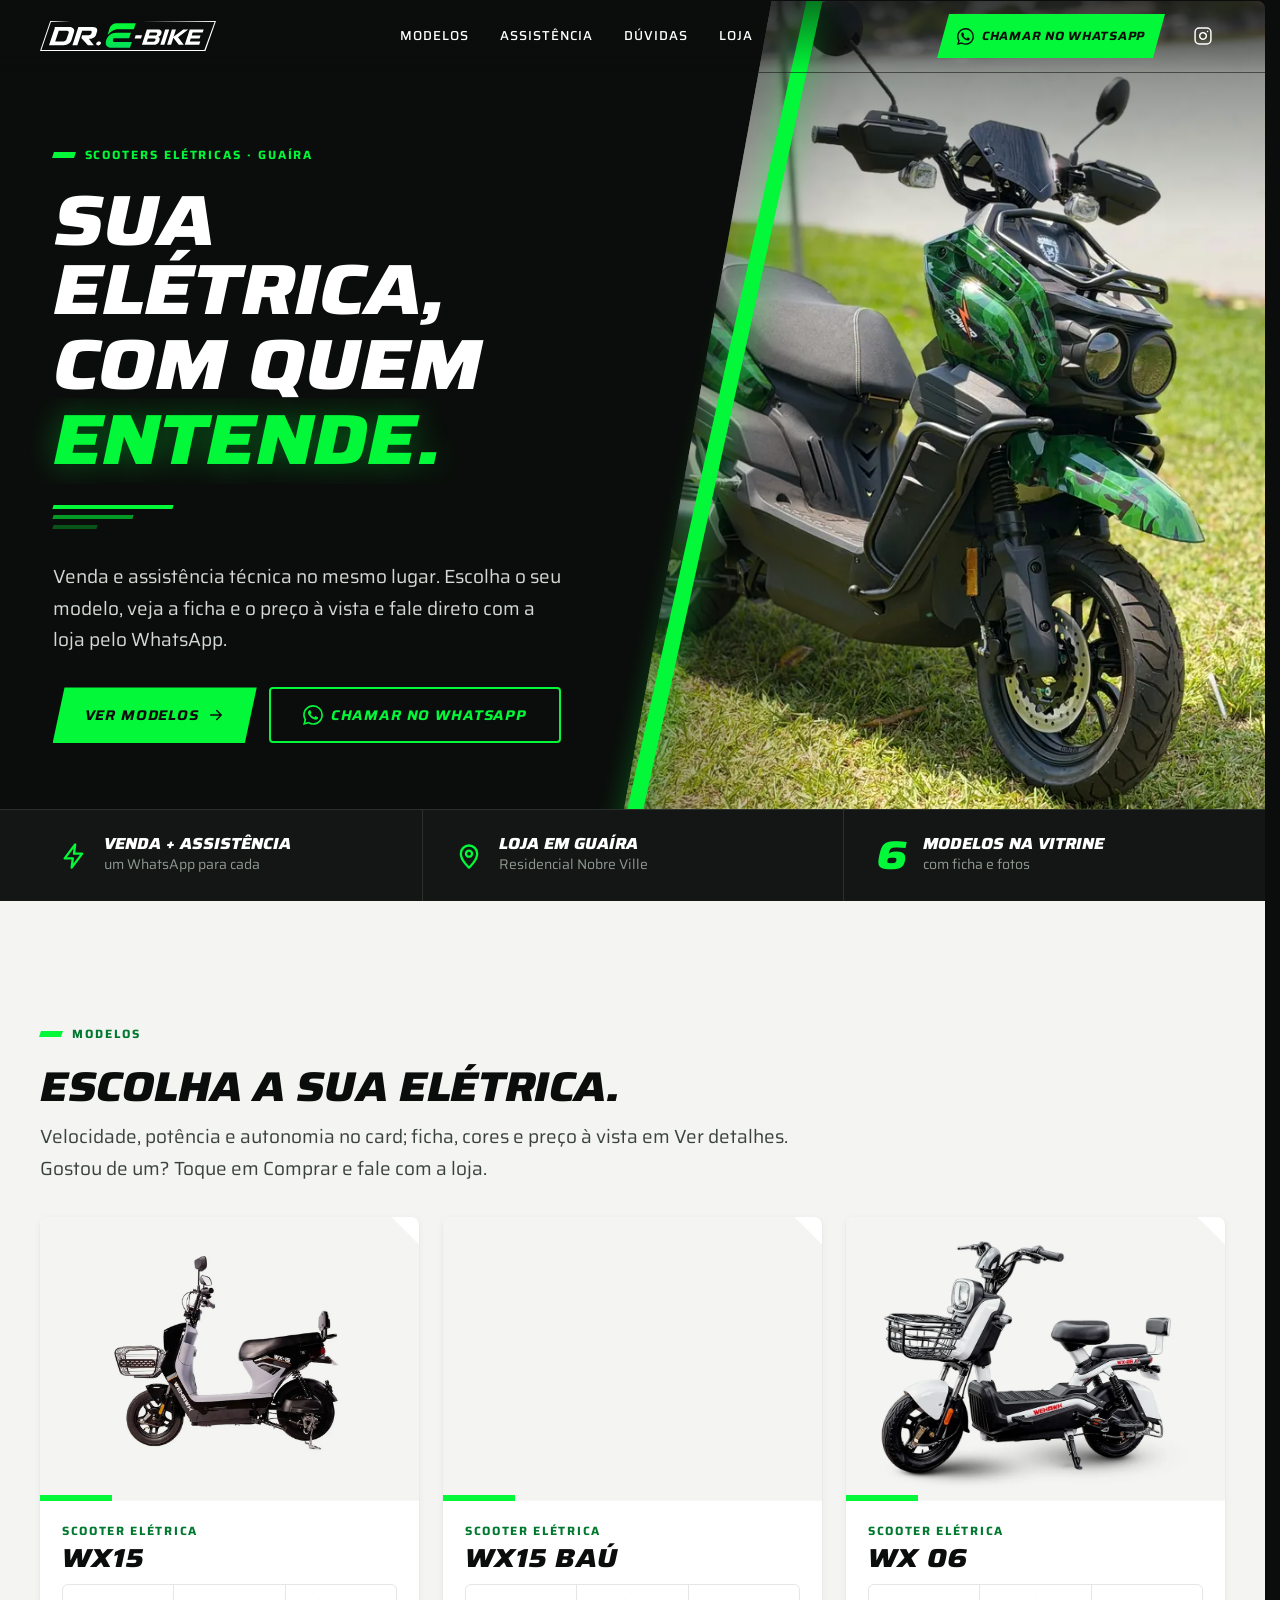
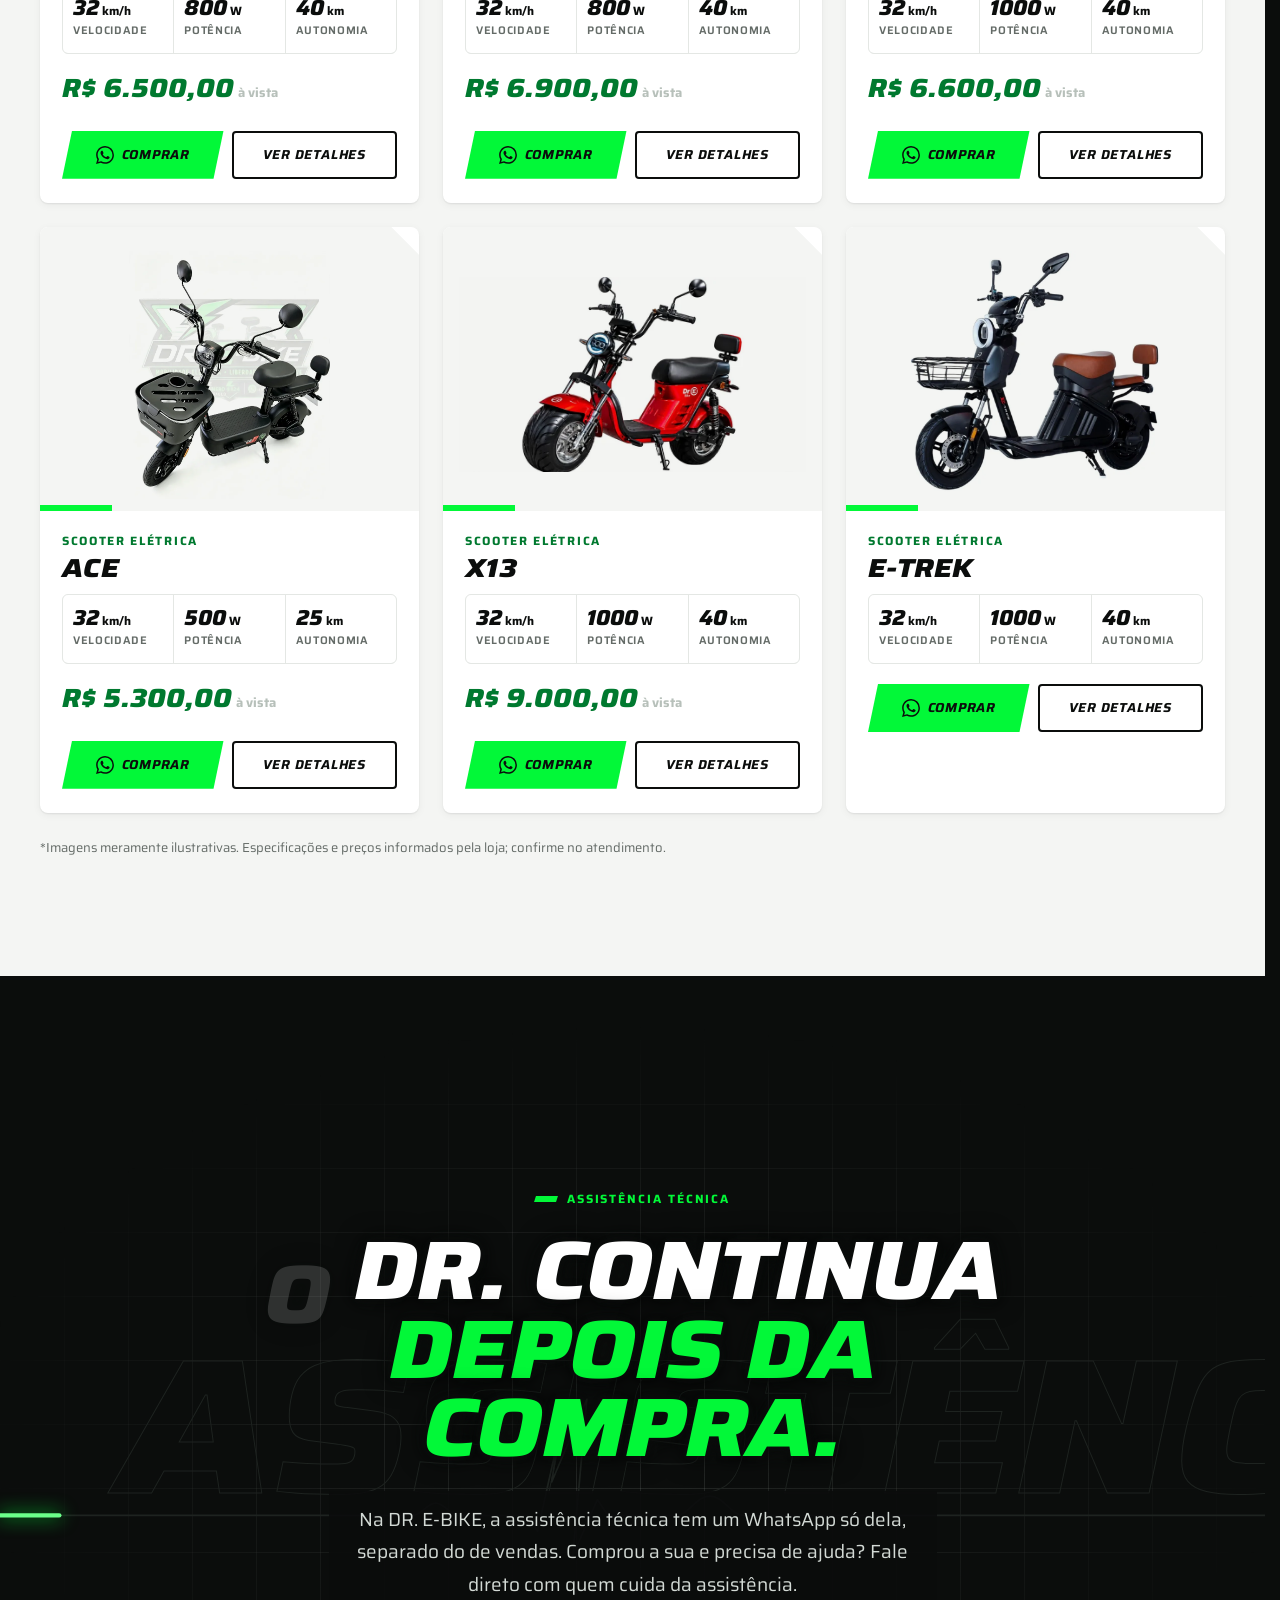
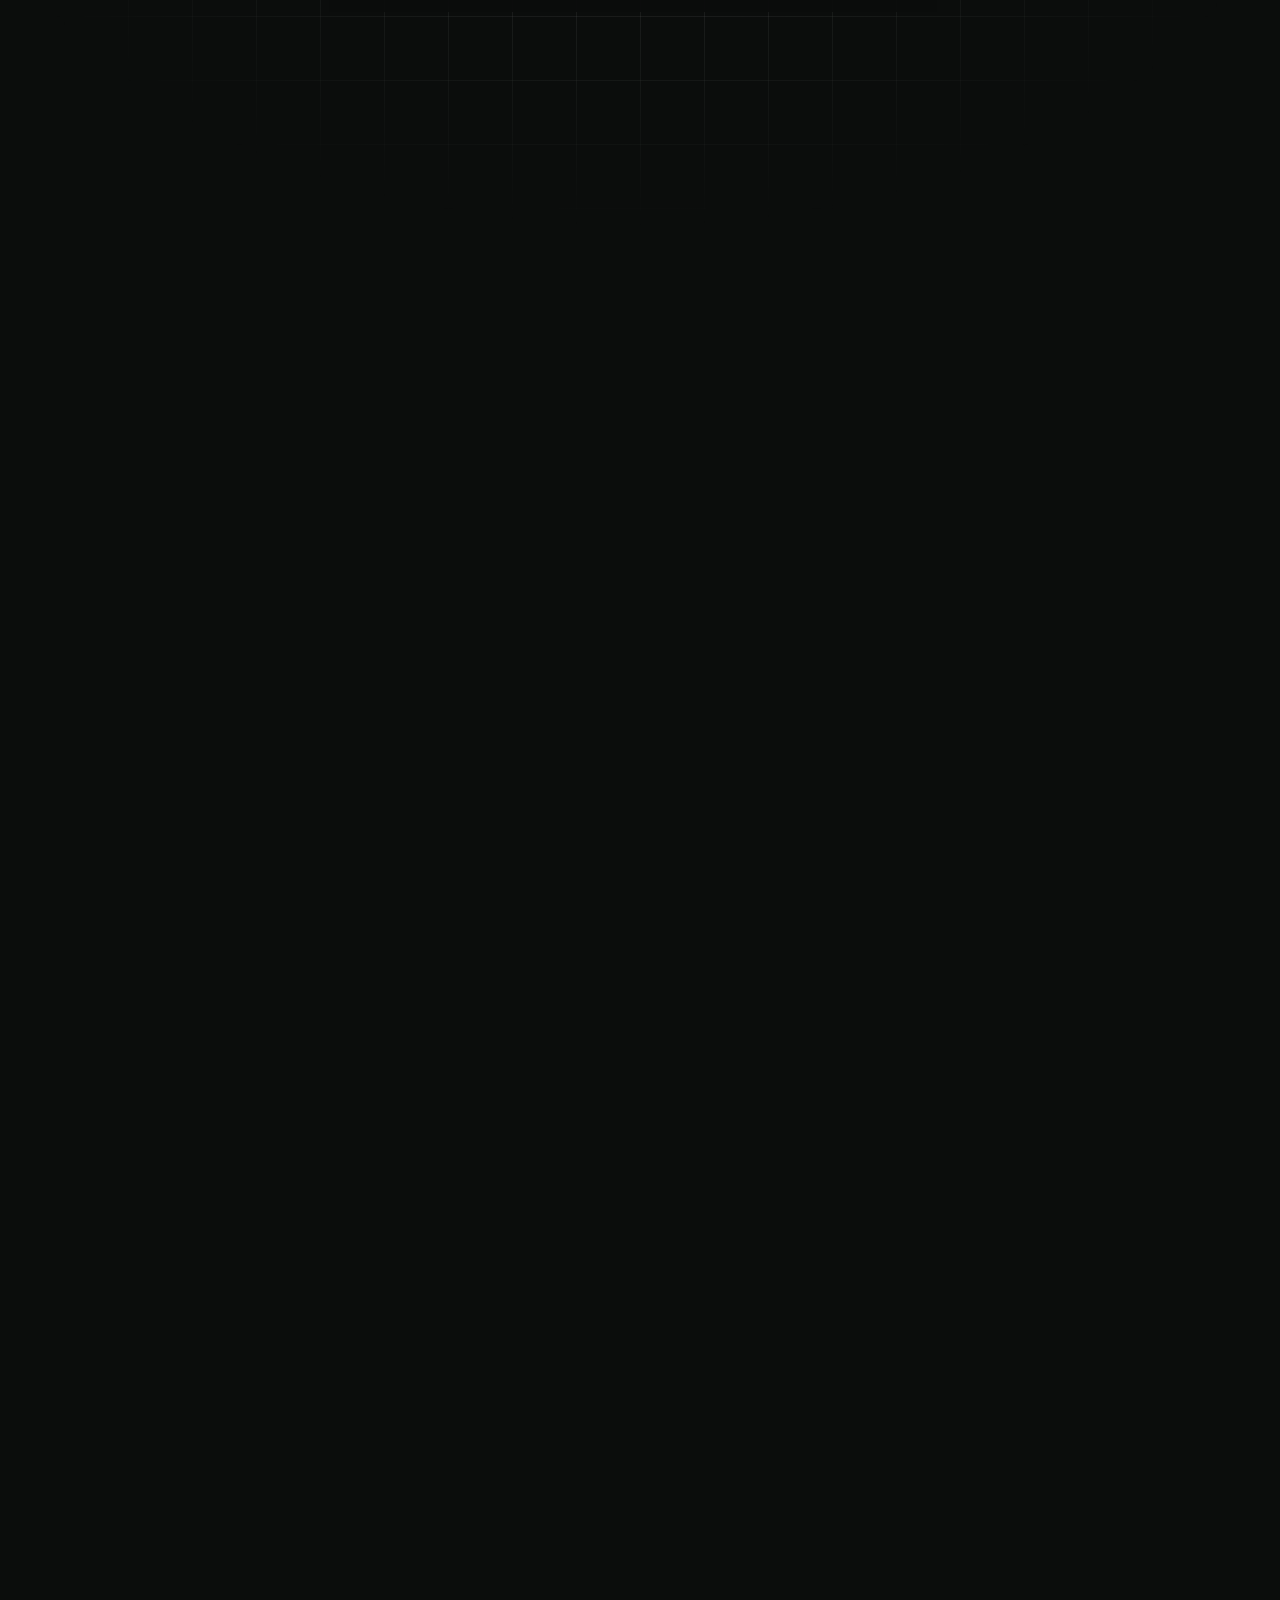
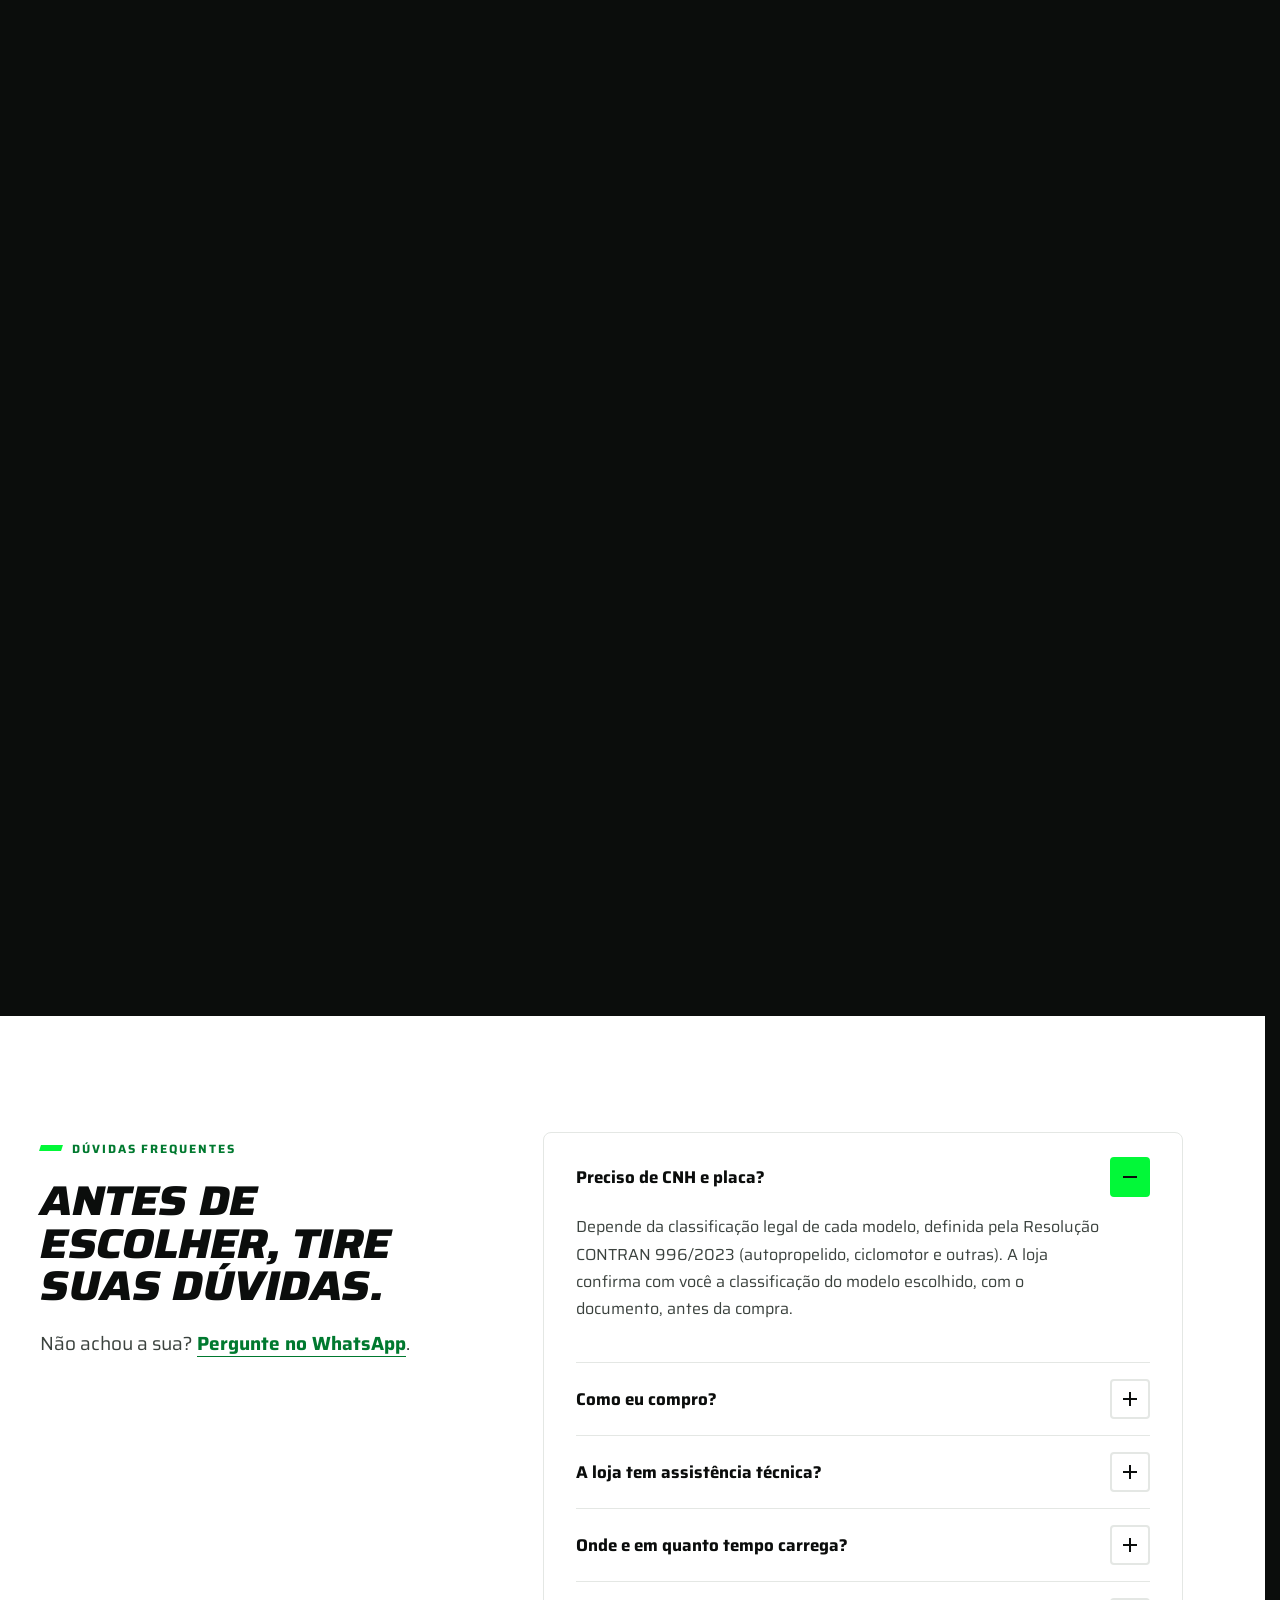
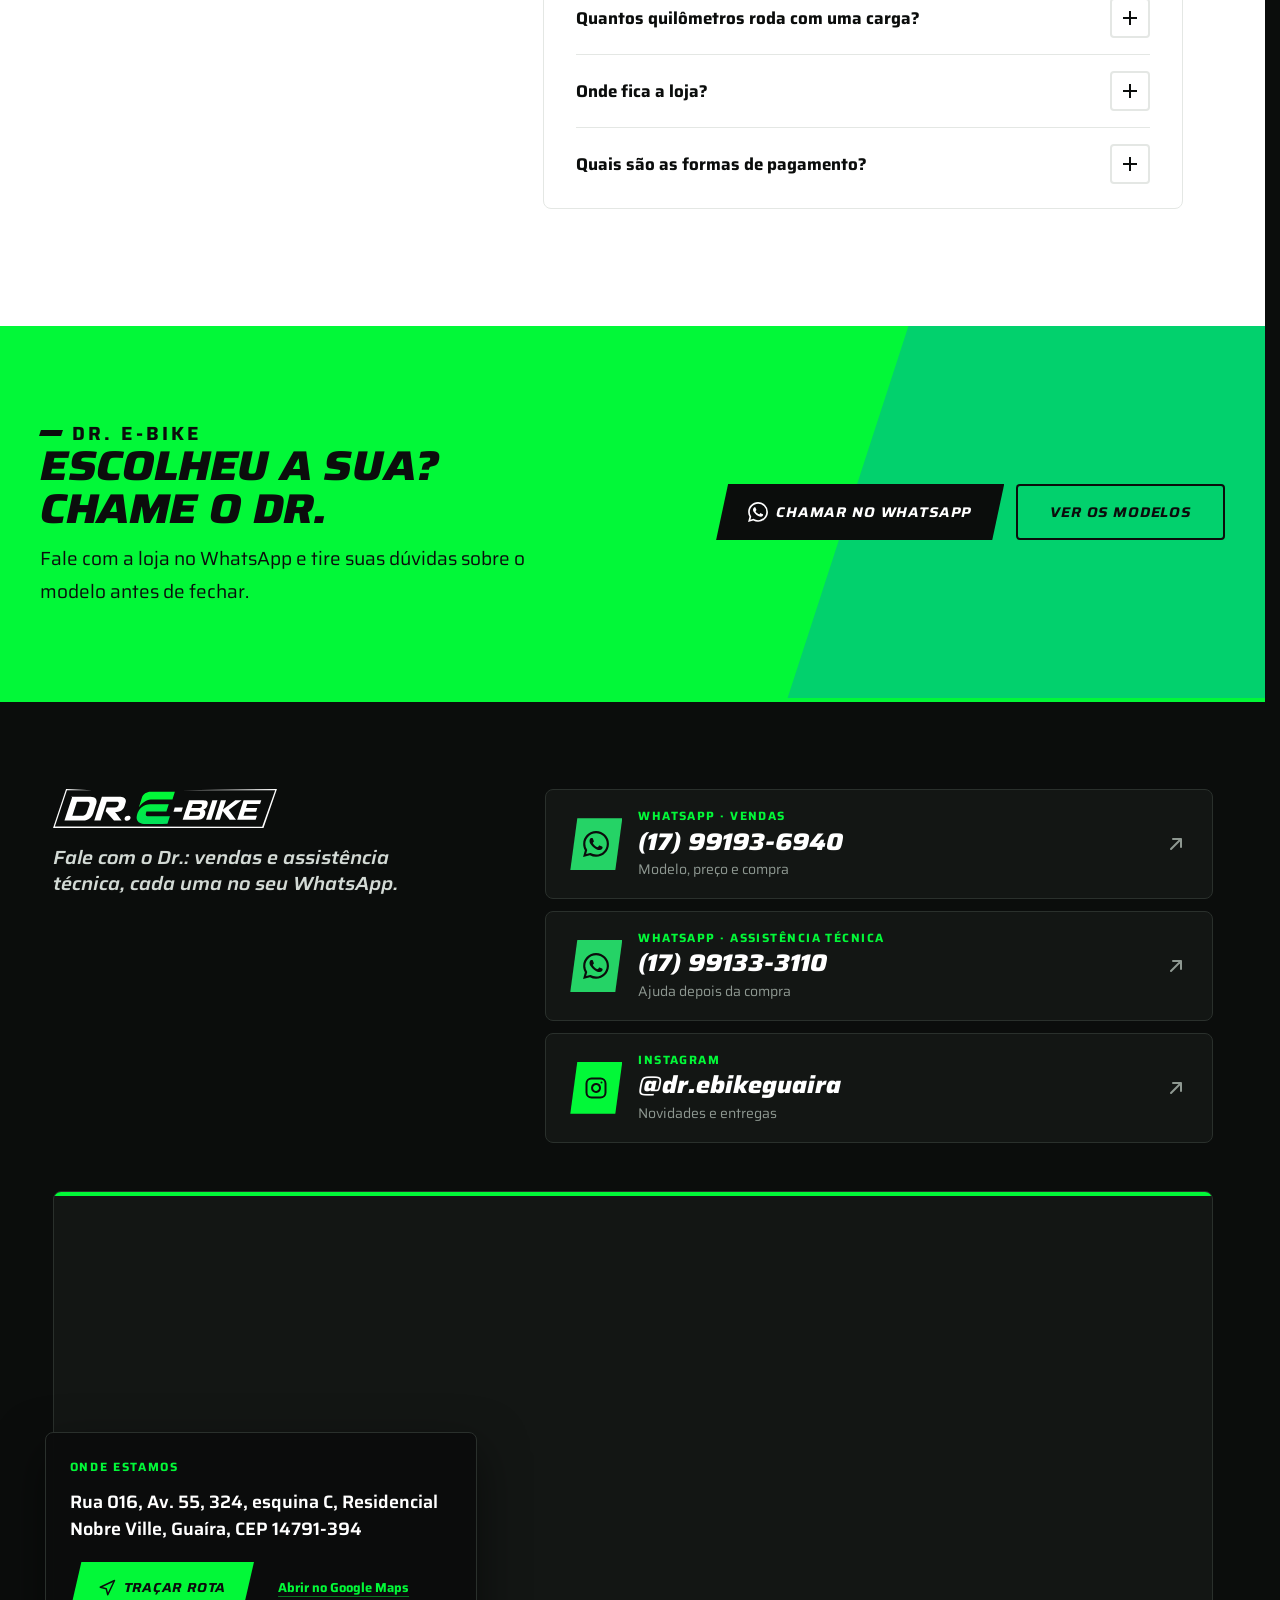
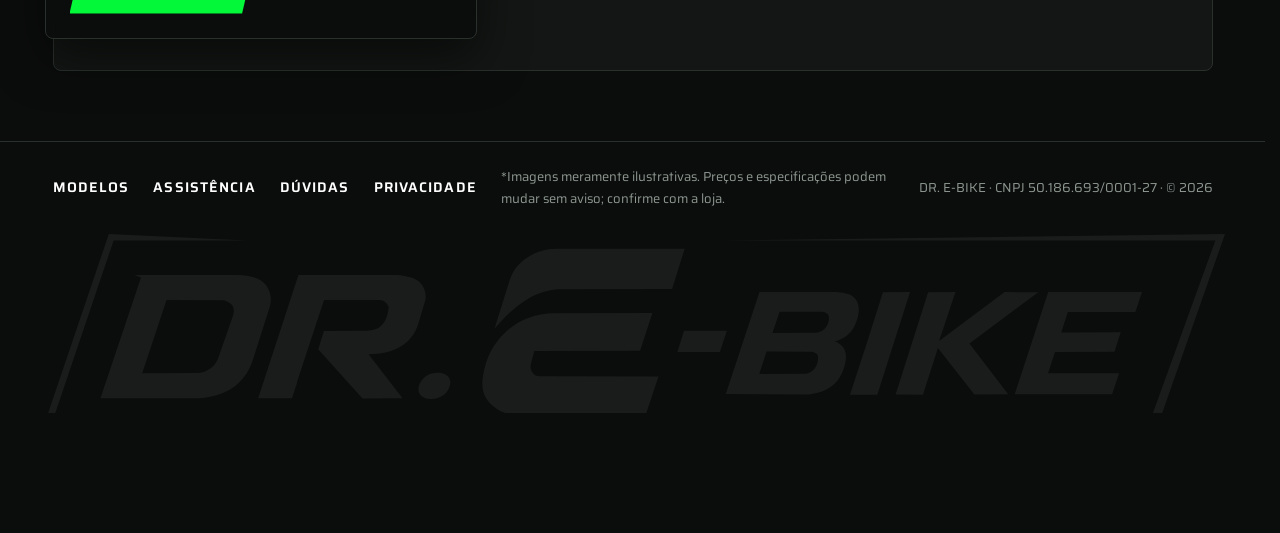
==== commit ae02d836: "preview 2026-11-27 12:02" ====
--- a/index.html
+++ b/index.html
@@ -22,14 +22,14 @@
 <link rel="icon" href="assets/icones/favicon-32.png?v=145b0497" sizes="32x32" type="image/png">
 <link rel="icon" href="assets/icones/favicon.svg?v=59b6dfd7" type="image/svg+xml">
 <link rel="apple-touch-icon" href="assets/icones/apple-touch-icon.png?v=e0bd7627">
-<script defer src="assets/js/es-dados.js?v=49f0efe0"></script>
+<script defer src="assets/js/es-dados.js?v=bbb9c2fc"></script>
 <script defer src="assets/js/whatsapp.js?v=50a2ca79"></script>
 <script defer src="assets/js/render.js?v=fd8e075b"></script>
 <script defer src="assets/vendor/gsap.js?v=0536e0d4"></script>
 <script defer src="assets/vendor/scrolltrigger.js?v=3e7f679a"></script>
 <script defer src="assets/vendor/lenis.min.js?v=9bb8a4b8"></script>
 <script defer src="assets/js/movimento.js?v=80b614cd"></script>
-<script defer src="assets/js/drebike.js?v=9cd87adf"></script>
+<script defer src="assets/js/drebike.js?v=354382e0"></script>
 </head>
 <body class="com-flutuante">
 <a class="pular" href="#conteudo">Pular para o conteúdo</a>
@@ -107,7 +107,7 @@
         <p class="secao__intro">Velocidade, potência e autonomia no card; ficha, cores e preço à vista em Ver detalhes. Gostou de um? Toque em Comprar e fale com a loja.</p>
       </div>
       <div class="vitrine">
-        <div class="es-catalogo" data-es-catalogo><ul class="es-catalogo-lista" data-es-lista><li class="es-catalogo-card" data-es-modelo="wx15" data-tipo="scooter"><img class="es-catalogo-card__foto" src="assets/img/fabricante/wx15/02.jpg?v=5a83b202" alt="WX15" width="1080" height="1080" loading="lazy" decoding="async"><h3 class="es-catalogo-card__nome" id="es-catalogo-nome-wx15">WX15</h3><dl class="es-catalogo-especificacoes es-catalogo-especificacoes--card"><div class="es-catalogo-especificacoes__item"><dt>Velocidade máxima</dt><dd>32 km/h</dd></div><div class="es-catalogo-especificacoes__item"><dt>Autonomia</dt><dd>40 km</dd></div></dl><div class="es-catalogo-preco"><p class="es-catalogo-preco__a-vista"><span class="es-catalogo-preco__valor">R$ 6.500,00</span> <span class="es-catalogo-preco__condicao">à vista</span></p></div><button type="button" class="es-catalogo-card__detalhes" data-es-abrir="wx15" aria-haspopup="dialog" aria-describedby="es-catalogo-nome-wx15" hidden>Ver detalhes</button><a class="es-catalogo-card__comprar" data-es-link="lead-whatsapp" data-wa-contexto="modelo" data-origem="vitrine" data-modelo="wx15" data-cor="" aria-describedby="es-catalogo-nome-wx15" href="https://wa.me/5517991936940?text=Ol%C3%A1!%20Tenho%20interesse%20no%20WX15.%20Pode%20me%20passar%20mais%20informa%C3%A7%C3%B5es%3F">Comprar</a></li><li class="es-catalogo-card" data-es-modelo="wx15-bau" data-tipo="scooter"><img class="es-catalogo-card__foto" src="assets/img/fabricante/wx15-bau/01.jpg?v=8a3747a9" alt="WX15 Baú" width="1280" height="854" loading="lazy" decoding="async"><h3 class="es-catalogo-card__nome" id="es-catalogo-nome-wx15-bau">WX15 Baú</h3><dl class="es-catalogo-especificacoes es-catalogo-especificacoes--card"><div class="es-catalogo-especificacoes__item"><dt>Velocidade máxima</dt><dd>32 km/h</dd></div><div class="es-catalogo-especificacoes__item"><dt>Autonomia</dt><dd>40 km</dd></div></dl><div class="es-catalogo-preco"><p class="es-catalogo-preco__a-vista"><span class="es-catalogo-preco__valor">R$ 6.900,00</span> <span class="es-catalogo-preco__condicao">à vista</span></p></div><button type="button" class="es-catalogo-card__detalhes" data-es-abrir="wx15-bau" aria-haspopup="dialog" aria-describedby="es-catalogo-nome-wx15-bau" hidden>Ver detalhes</button><a class="es-catalogo-card__comprar" data-es-link="lead-whatsapp" data-wa-contexto="modelo" data-origem="vitrine" data-modelo="wx15-bau" data-cor="" aria-describedby="es-catalogo-nome-wx15-bau" href="https://wa.me/5517991936940?text=Ol%C3%A1!%20Tenho%20interesse%20no%20WX15%20Ba%C3%BA.%20Pode%20me%20passar%20mais%20informa%C3%A7%C3%B5es%3F">Comprar</a></li><li class="es-catalogo-card" data-es-modelo="wx-06" data-tipo="scooter"><img class="es-catalogo-card__foto" src="assets/img/fabricante/wx-06/02.jpg?v=b8195348" alt="WX 06" width="805" height="639" loading="lazy" decoding="async"><h3 class="es-catalogo-card__nome" id="es-catalogo-nome-wx-06">WX 06</h3><dl class="es-catalogo-especificacoes es-catalogo-especificacoes--card"><div class="es-catalogo-especificacoes__item"><dt>Velocidade máxima</dt><dd>32 km/h</dd></div><div class="es-catalogo-especificacoes__item"><dt>Autonomia</dt><dd>40 km</dd></div></dl><div class="es-catalogo-preco"><p class="es-catalogo-preco__a-vista"><span class="es-catalogo-preco__valor">R$ 6.600,00</span> <span class="es-catalogo-preco__condicao">à vista</span></p></div><button type="button" class="es-catalogo-card__detalhes" data-es-abrir="wx-06" aria-haspopup="dialog" aria-describedby="es-catalogo-nome-wx-06" hidden>Ver detalhes</button><a class="es-catalogo-card__comprar" data-es-link="lead-whatsapp" data-wa-contexto="modelo" data-origem="vitrine" data-modelo="wx-06" data-cor="" aria-describedby="es-catalogo-nome-wx-06" href="https://wa.me/5517991936940?text=Ol%C3%A1!%20Tenho%20interesse%20no%20WX%2006.%20Pode%20me%20passar%20mais%20informa%C3%A7%C3%B5es%3F">Comprar</a></li><li class="es-catalogo-card" data-es-modelo="ace" data-tipo="scooter"><img class="es-catalogo-card__foto" src="assets/img/fabricante/ace/03.jpg?v=69104812" alt="ACE" width="1728" height="2304" loading="lazy" decoding="async"><h3 class="es-catalogo-card__nome" id="es-catalogo-nome-ace">ACE</h3><dl class="es-catalogo-especificacoes es-catalogo-especificacoes--card"><div class="es-catalogo-especificacoes__item"><dt>Velocidade máxima</dt><dd>32 km/h</dd></div><div class="es-catalogo-especificacoes__item"><dt>Autonomia</dt><dd>25 km</dd></div></dl><div class="es-catalogo-preco"><p class="es-catalogo-preco__a-vista"><span class="es-catalogo-preco__valor">R$ 5.300,00</span> <span class="es-catalogo-preco__condicao">à vista</span></p></div><button type="button" class="es-catalogo-card__detalhes" data-es-abrir="ace" aria-haspopup="dialog" aria-describedby="es-catalogo-nome-ace" hidden>Ver detalhes</button><a class="es-catalogo-card__comprar" data-es-link="lead-whatsapp" data-wa-contexto="modelo" data-origem="vitrine" data-modelo="ace" data-cor="" aria-describedby="es-catalogo-nome-ace" href="https://wa.me/5517991936940?text=Ol%C3%A1!%20Tenho%20interesse%20no%20ACE.%20Pode%20me%20passar%20mais%20informa%C3%A7%C3%B5es%3F">Comprar</a></li><li class="es-catalogo-card" data-es-modelo="x13" data-tipo="scooter"><img class="es-catalogo-card__foto" src="assets/img/fabricante/x13/01.jpg?v=0253afb5" alt="X13" width="1672" height="941" loading="lazy" decoding="async"><h3 class="es-catalogo-card__nome" id="es-catalogo-nome-x13">X13</h3><dl class="es-catalogo-especificacoes es-catalogo-especificacoes--card"><div class="es-catalogo-especificacoes__item"><dt>Velocidade máxima</dt><dd>32 km/h</dd></div><div class="es-catalogo-especificacoes__item"><dt>Autonomia</dt><dd>40 km</dd></div></dl><div class="es-catalogo-preco"><p class="es-catalogo-preco__a-vista"><span class="es-catalogo-preco__valor">R$ 9.000,00</span> <span class="es-catalogo-preco__condicao">à vista</span></p></div><button type="button" class="es-catalogo-card__detalhes" data-es-abrir="x13" aria-haspopup="dialog" aria-describedby="es-catalogo-nome-x13" hidden>Ver detalhes</button><a class="es-catalogo-card__comprar" data-es-link="lead-whatsapp" data-wa-contexto="modelo" data-origem="vitrine" data-modelo="x13" data-cor="" aria-describedby="es-catalogo-nome-x13" href="https://wa.me/5517991936940?text=Ol%C3%A1!%20Tenho%20interesse%20no%20X13.%20Pode%20me%20passar%20mais%20informa%C3%A7%C3%B5es%3F">Comprar</a></li><li class="es-catalogo-card" data-es-modelo="e-trek" data-tipo="scooter"><img class="es-catalogo-card__foto" src="assets/img/fabricante/e-trek/01.jpg?v=b3753e46" alt="E-TREK" width="1080" height="1080" loading="lazy" decoding="async"><h3 class="es-catalogo-card__nome" id="es-catalogo-nome-e-trek">E-TREK</h3><dl class="es-catalogo-especificacoes es-catalogo-especificacoes--card"><div class="es-catalogo-especificacoes__item"><dt>Velocidade máxima</dt><dd>32 km/h</dd></div></dl><button type="button" class="es-catalogo-card__detalhes" data-es-abrir="e-trek" aria-haspopup="dialog" aria-describedby="es-catalogo-nome-e-trek" hidden>Ver detalhes</button><a class="es-catalogo-card__comprar" data-es-link="lead-whatsapp" data-wa-contexto="preco" data-origem="vitrine" data-modelo="e-trek" data-cor="" aria-describedby="es-catalogo-nome-e-trek" href="https://wa.me/5517991936940?text=Ol%C3%A1!%20Quero%20comprar%20o%20E-TREK.%20Pode%20me%20passar%20o%20pre%C3%A7o%20e%20as%20condi%C3%A7%C3%B5es%20de%20pagamento%3F">Comprar</a></li></ul></div>
+        <div class="es-catalogo" data-es-catalogo><ul class="es-catalogo-lista" data-es-lista><li class="es-catalogo-card" data-es-modelo="wx15" data-tipo="scooter"><img class="es-catalogo-card__foto" src="assets/img/fabricante/wx15/02.jpg?v=5a83b202" alt="WX15" width="1080" height="1080" loading="lazy" decoding="async"><h3 class="es-catalogo-card__nome" id="es-catalogo-nome-wx15">WX15</h3><dl class="es-catalogo-especificacoes es-catalogo-especificacoes--card"><div class="es-catalogo-especificacoes__item"><dt>Velocidade máxima</dt><dd>32 km/h</dd></div><div class="es-catalogo-especificacoes__item"><dt>Autonomia</dt><dd>40 km</dd></div></dl><div class="es-catalogo-preco"><p class="es-catalogo-preco__a-vista"><span class="es-catalogo-preco__valor">R$ 6.500,00</span> <span class="es-catalogo-preco__condicao">à vista</span></p></div><button type="button" class="es-catalogo-card__detalhes" data-es-abrir="wx15" aria-haspopup="dialog" aria-describedby="es-catalogo-nome-wx15" hidden>Ver detalhes</button><a class="es-catalogo-card__comprar" data-es-link="lead-whatsapp" data-wa-contexto="modelo" data-origem="vitrine" data-modelo="wx15" data-cor="" aria-describedby="es-catalogo-nome-wx15" href="https://wa.me/5517991936940?text=Ol%C3%A1!%20Tenho%20interesse%20no%20WX15.%20Pode%20me%20passar%20mais%20informa%C3%A7%C3%B5es%3F">Comprar</a></li><li class="es-catalogo-card" data-es-modelo="wx15-bau" data-tipo="scooter"><img class="es-catalogo-card__foto" src="assets/img/fabricante/wx15-bau/01.jpg?v=8a3747a9" alt="WX15 Baú" width="1280" height="854" loading="lazy" decoding="async"><h3 class="es-catalogo-card__nome" id="es-catalogo-nome-wx15-bau">WX15 Baú</h3><dl class="es-catalogo-especificacoes es-catalogo-especificacoes--card"><div class="es-catalogo-especificacoes__item"><dt>Velocidade máxima</dt><dd>32 km/h</dd></div><div class="es-catalogo-especificacoes__item"><dt>Autonomia</dt><dd>40 km</dd></div></dl><div class="es-catalogo-preco"><p class="es-catalogo-preco__a-vista"><span class="es-catalogo-preco__valor">R$ 6.900,00</span> <span class="es-catalogo-preco__condicao">à vista</span></p></div><button type="button" class="es-catalogo-card__detalhes" data-es-abrir="wx15-bau" aria-haspopup="dialog" aria-describedby="es-catalogo-nome-wx15-bau" hidden>Ver detalhes</button><a class="es-catalogo-card__comprar" data-es-link="lead-whatsapp" data-wa-contexto="modelo" data-origem="vitrine" data-modelo="wx15-bau" data-cor="" aria-describedby="es-catalogo-nome-wx15-bau" href="https://wa.me/5517991936940?text=Ol%C3%A1!%20Tenho%20interesse%20no%20WX15%20Ba%C3%BA.%20Pode%20me%20passar%20mais%20informa%C3%A7%C3%B5es%3F">Comprar</a></li><li class="es-catalogo-card" data-es-modelo="wx-06" data-tipo="scooter"><img class="es-catalogo-card__foto" src="assets/img/fabricante/wx-06/02.jpg?v=b8195348" alt="WX 06" width="805" height="639" loading="lazy" decoding="async"><h3 class="es-catalogo-card__nome" id="es-catalogo-nome-wx-06">WX 06</h3><dl class="es-catalogo-especificacoes es-catalogo-especificacoes--card"><div class="es-catalogo-especificacoes__item"><dt>Velocidade máxima</dt><dd>32 km/h</dd></div><div class="es-catalogo-especificacoes__item"><dt>Autonomia</dt><dd>40 km</dd></div></dl><div class="es-catalogo-preco"><p class="es-catalogo-preco__a-vista"><span class="es-catalogo-preco__valor">R$ 6.600,00</span> <span class="es-catalogo-preco__condicao">à vista</span></p></div><button type="button" class="es-catalogo-card__detalhes" data-es-abrir="wx-06" aria-haspopup="dialog" aria-describedby="es-catalogo-nome-wx-06" hidden>Ver detalhes</button><a class="es-catalogo-card__comprar" data-es-link="lead-whatsapp" data-wa-contexto="modelo" data-origem="vitrine" data-modelo="wx-06" data-cor="" aria-describedby="es-catalogo-nome-wx-06" href="https://wa.me/5517991936940?text=Ol%C3%A1!%20Tenho%20interesse%20no%20WX%2006.%20Pode%20me%20passar%20mais%20informa%C3%A7%C3%B5es%3F">Comprar</a></li><li class="es-catalogo-card" data-es-modelo="ace" data-tipo="scooter"><img class="es-catalogo-card__foto" src="assets/img/fabricante/ace/03.jpg?v=69104812" alt="ACE" width="1728" height="2304" loading="lazy" decoding="async"><h3 class="es-catalogo-card__nome" id="es-catalogo-nome-ace">ACE</h3><dl class="es-catalogo-especificacoes es-catalogo-especificacoes--card"><div class="es-catalogo-especificacoes__item"><dt>Velocidade máxima</dt><dd>32 km/h</dd></div><div class="es-catalogo-especificacoes__item"><dt>Autonomia</dt><dd>25 km</dd></div></dl><div class="es-catalogo-preco"><p class="es-catalogo-preco__a-vista"><span class="es-catalogo-preco__valor">R$ 5.300,00</span> <span class="es-catalogo-preco__condicao">à vista</span></p></div><button type="button" class="es-catalogo-card__detalhes" data-es-abrir="ace" aria-haspopup="dialog" aria-describedby="es-catalogo-nome-ace" hidden>Ver detalhes</button><a class="es-catalogo-card__comprar" data-es-link="lead-whatsapp" data-wa-contexto="modelo" data-origem="vitrine" data-modelo="ace" data-cor="" aria-describedby="es-catalogo-nome-ace" href="https://wa.me/5517991936940?text=Ol%C3%A1!%20Tenho%20interesse%20no%20ACE.%20Pode%20me%20passar%20mais%20informa%C3%A7%C3%B5es%3F">Comprar</a></li><li class="es-catalogo-card" data-es-modelo="x13" data-tipo="scooter"><img class="es-catalogo-card__foto" src="assets/img/fabricante/x13/01.jpg?v=0253afb5" alt="X13" width="1672" height="941" loading="lazy" decoding="async"><h3 class="es-catalogo-card__nome" id="es-catalogo-nome-x13">X13</h3><dl class="es-catalogo-especificacoes es-catalogo-especificacoes--card"><div class="es-catalogo-especificacoes__item"><dt>Velocidade máxima</dt><dd>32 km/h</dd></div><div class="es-catalogo-especificacoes__item"><dt>Autonomia</dt><dd>40 km</dd></div></dl><div class="es-catalogo-preco"><p class="es-catalogo-preco__a-vista"><span class="es-catalogo-preco__valor">R$ 9.000,00</span> <span class="es-catalogo-preco__condicao">à vista</span></p></div><button type="button" class="es-catalogo-card__detalhes" data-es-abrir="x13" aria-haspopup="dialog" aria-describedby="es-catalogo-nome-x13" hidden>Ver detalhes</button><a class="es-catalogo-card__comprar" data-es-link="lead-whatsapp" data-wa-contexto="modelo" data-origem="vitrine" data-modelo="x13" data-cor="" aria-describedby="es-catalogo-nome-x13" href="https://wa.me/5517991936940?text=Ol%C3%A1!%20Tenho%20interesse%20no%20X13.%20Pode%20me%20passar%20mais%20informa%C3%A7%C3%B5es%3F">Comprar</a></li><li class="es-catalogo-card" data-es-modelo="e-trek" data-tipo="scooter"><img class="es-catalogo-card__foto" src="assets/img/fabricante/e-trek/01.jpg?v=b3753e46" alt="E-TREK" width="1080" height="1080" loading="lazy" decoding="async"><h3 class="es-catalogo-card__nome" id="es-catalogo-nome-e-trek">E-TREK</h3><dl class="es-catalogo-especificacoes es-catalogo-especificacoes--card"><div class="es-catalogo-especificacoes__item"><dt>Velocidade máxima</dt><dd>32 km/h</dd></div><div class="es-catalogo-especificacoes__item"><dt>Autonomia</dt><dd>40 km</dd></div></dl><button type="button" class="es-catalogo-card__detalhes" data-es-abrir="e-trek" aria-haspopup="dialog" aria-describedby="es-catalogo-nome-e-trek" hidden>Ver detalhes</button><a class="es-catalogo-card__comprar" data-es-link="lead-whatsapp" data-wa-contexto="preco" data-origem="vitrine" data-modelo="e-trek" data-cor="" aria-describedby="es-catalogo-nome-e-trek" href="https://wa.me/5517991936940?text=Ol%C3%A1!%20Quero%20comprar%20o%20E-TREK.%20Pode%20me%20passar%20o%20pre%C3%A7o%20e%20as%20condi%C3%A7%C3%B5es%20de%20pagamento%3F">Comprar</a></li></ul></div>
         <div class="vitrine__vazia" data-de-vitrine-vazia hidden>
           <p>Os modelos entram aqui em breve. Enquanto isso, chame a loja no WhatsApp.</p>
           <a class="botao botao--escuro botao--grande" data-es-link="lead-whatsapp" data-wa-contexto="geral" data-origem="vitrine_vazia" href="https://wa.me/5517991936940?text=Ol%C3%A1!%20Vim%20pelo%20site%20da%20DR.%20E-BIKE%20e%20quero%20mais%20informa%C3%A7%C3%B5es.">Chamar no WhatsApp</a>
@@ -282,6 +282,6 @@
     <div class="rodape__assinatura" aria-hidden="true"><img src="assets/marca/logo-contorno.svg?v=9a1f36d7" width="1200" height="205" alt="" loading="lazy"></div>
   </div>
 </footer>
-<div class="es-catalogo-modal" data-es-catalogo-modal hidden><div class="es-catalogo-modal__fundo" data-es-fechar></div><div class="es-catalogo-modal__caixa" role="dialog" aria-modal="true" aria-labelledby="es-catalogo-modal-titulo" tabindex="-1"><button type="button" class="es-catalogo-modal__fechar" data-es-fechar aria-label="Fechar"><span aria-hidden="true">×</span></button><div class="es-catalogo-modal__conteudo" data-es-catalogo-conteudo></div></div><template data-es-modelo-detalhe="wx15"><h2 class="es-catalogo-modal__titulo" id="es-catalogo-modal-titulo">WX15</h2><div class="es-catalogo-galerias"><div class="es-catalogo-galeria" data-es-galeria="" hidden><img class="es-catalogo-galeria__foto" src="assets/img/fabricante/wx15/02.jpg?v=5a83b202" alt="WX15" width="1080" height="1080" decoding="async"><img class="es-catalogo-galeria__foto" src="assets/img/fabricante/wx15/03.jpg?v=ab68608d" alt="WX15" width="1200" height="1200" loading="lazy" decoding="async"><img class="es-catalogo-galeria__foto" src="assets/img/fabricante/wx15/04.jpg?v=aed4ee0b" alt="WX15" width="1080" height="1080" loading="lazy" decoding="async"><img class="es-catalogo-galeria__foto" src="assets/img/fabricante/wx15/05.jpg?v=485691dc" alt="WX15" width="1080" height="1080" loading="lazy" decoding="async"><img class="es-catalogo-galeria__foto" src="assets/img/fabricante/wx15/06.jpg?v=9c596db4" alt="WX15" width="1200" height="1200" loading="lazy" decoding="async"></div><div class="es-catalogo-galeria" data-es-galeria="Preta"><img class="es-catalogo-galeria__foto" src="assets/img/fabricante/wx15/02.jpg?v=5a83b202" alt="WX15" width="1080" height="1080" decoding="async"><img class="es-catalogo-galeria__foto" src="assets/img/fabricante/wx15/03.jpg?v=ab68608d" alt="WX15" width="1200" height="1200" loading="lazy" decoding="async"><img class="es-catalogo-galeria__foto" src="assets/img/fabricante/wx15/04.jpg?v=aed4ee0b" alt="WX15" width="1080" height="1080" loading="lazy" decoding="async"><img class="es-catalogo-galeria__foto" src="assets/img/fabricante/wx15/05.jpg?v=485691dc" alt="WX15" width="1080" height="1080" loading="lazy" decoding="async"><img class="es-catalogo-galeria__foto" src="assets/img/fabricante/wx15/06.jpg?v=9c596db4" alt="WX15" width="1200" height="1200" loading="lazy" decoding="async"></div></div><div class="es-catalogo-cores" role="group" aria-label="Cores"><button type="button" class="es-catalogo-cor" data-es-cor="Preta" aria-pressed="true"><span class="es-catalogo-cor__amostra" data-es-amostra="#1c1c1c" aria-hidden="true"></span><span class="es-catalogo-cor__nome">Preta</span></button></div><h3 class="es-catalogo-modal__subtitulo">Especificações</h3><dl class="es-catalogo-especificacoes"><div class="es-catalogo-especificacoes__item"><dt>Potência</dt><dd>800 W</dd></div><div class="es-catalogo-especificacoes__item"><dt>Velocidade máxima</dt><dd>32 km/h</dd></div><div class="es-catalogo-especificacoes__item"><dt>Autonomia</dt><dd>40 km</dd></div><div class="es-catalogo-especificacoes__item"><dt>Carga máxima</dt><dd>140 kg</dd></div><div class="es-catalogo-especificacoes__item"><dt>Peso</dt><dd>76 kg</dd></div></dl><h3 class="es-catalogo-modal__subtitulo">Itens</h3><ul class="es-catalogo-lista-tecnica"><li>Bateria: Lítio</li><li>Tempo de recarga: 6 a 7 horas</li><li>Painel em LED</li><li>Buzina</li><li>Alarme</li><li>Carregador bivolt</li><li>Setas</li></ul><div class="es-catalogo-modal__barra"><div class="es-catalogo-preco"><p class="es-catalogo-preco__a-vista"><span class="es-catalogo-preco__valor">R$ 6.500,00</span> <span class="es-catalogo-preco__condicao">à vista</span></p></div><a class="es-catalogo-modal__comprar" data-es-link="lead-whatsapp" data-wa-contexto="modelo" data-origem="modal" data-modelo="wx15" data-cor="Preta" href="https://wa.me/5517991936940?text=Ol%C3%A1!%20Tenho%20interesse%20no%20WX15%20na%20cor%20Preta.%20Pode%20me%20passar%20mais%20informa%C3%A7%C3%B5es%3F">Comprar</a></div></template><template data-es-modelo-detalhe="wx15-bau"><h2 class="es-catalogo-modal__titulo" id="es-catalogo-modal-titulo">WX15 Baú</h2><div class="es-catalogo-galerias"><div class="es-catalogo-galeria" data-es-galeria="" hidden><img class="es-catalogo-galeria__foto" src="assets/img/fabricante/wx15-bau/01.jpg?v=8a3747a9" alt="WX15 Baú" width="1280" height="854" decoding="async"></div><div class="es-catalogo-galeria" data-es-galeria="Vermelho"><img class="es-catalogo-galeria__foto" src="assets/img/fabricante/wx15-bau/01.jpg?v=8a3747a9" alt="WX15 Baú" width="1280" height="854" decoding="async"></div></div><div class="es-catalogo-cores" role="group" aria-label="Cores"><button type="button" class="es-catalogo-cor" data-es-cor="Vermelho" aria-pressed="true"><span class="es-catalogo-cor__amostra" data-es-amostra="#c4161c" aria-hidden="true"></span><span class="es-catalogo-cor__nome">Vermelho</span></button></div><h3 class="es-catalogo-modal__subtitulo">Especificações</h3><dl class="es-catalogo-especificacoes"><div class="es-catalogo-especificacoes__item"><dt>Potência</dt><dd>800 W</dd></div><div class="es-catalogo-especificacoes__item"><dt>Velocidade máxima</dt><dd>32 km/h</dd></div><div class="es-catalogo-especificacoes__item"><dt>Autonomia</dt><dd>40 km</dd></div><div class="es-catalogo-especificacoes__item"><dt>Carga máxima</dt><dd>140 kg</dd></div><div class="es-catalogo-especificacoes__item"><dt>Peso</dt><dd>76 kg</dd></div></dl><h3 class="es-catalogo-modal__subtitulo">Itens</h3><ul class="es-catalogo-lista-tecnica"><li>Tempo de recarga: 6 a 7 horas</li><li>Painel em LED</li><li>Buzina</li><li>Farol em LED</li><li>Alarme</li><li>Carregador bivolt</li><li>Setas</li></ul><div class="es-catalogo-modal__barra"><div class="es-catalogo-preco"><p class="es-catalogo-preco__a-vista"><span class="es-catalogo-preco__valor">R$ 6.900,00</span> <span class="es-catalogo-preco__condicao">à vista</span></p></div><a class="es-catalogo-modal__comprar" data-es-link="lead-whatsapp" data-wa-contexto="modelo" data-origem="modal" data-modelo="wx15-bau" data-cor="Vermelho" href="https://wa.me/5517991936940?text=Ol%C3%A1!%20Tenho%20interesse%20no%20WX15%20Ba%C3%BA%20na%20cor%20Vermelho.%20Pode%20me%20passar%20mais%20informa%C3%A7%C3%B5es%3F">Comprar</a></div></template><template data-es-modelo-detalhe="wx-06"><h2 class="es-catalogo-modal__titulo" id="es-catalogo-modal-titulo">WX 06</h2><div class="es-catalogo-galerias"><div class="es-catalogo-galeria" data-es-galeria="" hidden><img class="es-catalogo-galeria__foto" src="assets/img/fabricante/wx-06/02.jpg?v=b8195348" alt="WX 06" width="805" height="639" decoding="async"><img class="es-catalogo-galeria__foto" src="assets/img/fabricante/wx-06/03.jpg?v=0d4aab0a" alt="WX 06" width="1080" height="1080" loading="lazy" decoding="async"><img class="es-catalogo-galeria__foto" src="assets/img/fabricante/wx-06/04.jpg?v=8a820577" alt="WX 06" width="1080" height="1080" loading="lazy" decoding="async"><img class="es-catalogo-galeria__foto" src="assets/img/fabricante/wx-06/05.jpg?v=777c5287" alt="WX 06" width="1080" height="1080" loading="lazy" decoding="async"><img class="es-catalogo-galeria__foto" src="assets/img/fabricante/wx-06/06.jpg?v=4898c250" alt="WX 06" width="1080" height="1080" loading="lazy" decoding="async"><img class="es-catalogo-galeria__foto" src="assets/img/fabricante/wx-06/07.jpg?v=7fc22aae" alt="WX 06" width="1080" height="1080" loading="lazy" decoding="async"><img class="es-catalogo-galeria__foto" src="assets/img/fabricante/wx-06/08.jpg?v=8271cd71" alt="WX 06" width="1080" height="1080" loading="lazy" decoding="async"><img class="es-catalogo-galeria__foto" src="assets/img/fabricante/wx-06/09.jpg?v=a6ee1c47" alt="WX 06" width="1080" height="1080" loading="lazy" decoding="async"><img class="es-catalogo-galeria__foto" src="assets/img/fabricante/wx-06/10.jpg?v=c6e61d5e" alt="WX 06" width="1080" height="1080" loading="lazy" decoding="async"><img class="es-catalogo-galeria__foto" src="assets/img/fabricante/wx-06/11.jpg?v=09a9a98b" alt="WX 06" width="1080" height="1080" loading="lazy" decoding="async"><img class="es-catalogo-galeria__foto" src="assets/img/fabricante/wx-06/01.jpg?v=5af6dbde" alt="WX 06" width="960" height="1280" loading="lazy" decoding="async"></div><div class="es-catalogo-galeria" data-es-galeria="Branca"><img class="es-catalogo-galeria__foto" src="assets/img/fabricante/wx-06/02.jpg?v=b8195348" alt="WX 06" width="805" height="639" decoding="async"><img class="es-catalogo-galeria__foto" src="assets/img/fabricante/wx-06/03.jpg?v=0d4aab0a" alt="WX 06" width="1080" height="1080" loading="lazy" decoding="async"><img class="es-catalogo-galeria__foto" src="assets/img/fabricante/wx-06/04.jpg?v=8a820577" alt="WX 06" width="1080" height="1080" loading="lazy" decoding="async"><img class="es-catalogo-galeria__foto" src="assets/img/fabricante/wx-06/05.jpg?v=777c5287" alt="WX 06" width="1080" height="1080" loading="lazy" decoding="async"><img class="es-catalogo-galeria__foto" src="assets/img/fabricante/wx-06/06.jpg?v=4898c250" alt="WX 06" width="1080" height="1080" loading="lazy" decoding="async"><img class="es-catalogo-galeria__foto" src="assets/img/fabricante/wx-06/07.jpg?v=7fc22aae" alt="WX 06" width="1080" height="1080" loading="lazy" decoding="async"><img class="es-catalogo-galeria__foto" src="assets/img/fabricante/wx-06/08.jpg?v=8271cd71" alt="WX 06" width="1080" height="1080" loading="lazy" decoding="async"><img class="es-catalogo-galeria__foto" src="assets/img/fabricante/wx-06/09.jpg?v=a6ee1c47" alt="WX 06" width="1080" height="1080" loading="lazy" decoding="async"><img class="es-catalogo-galeria__foto" src="assets/img/fabricante/wx-06/10.jpg?v=c6e61d5e" alt="WX 06" width="1080" height="1080" loading="lazy" decoding="async"><img class="es-catalogo-galeria__foto" src="assets/img/fabricante/wx-06/11.jpg?v=09a9a98b" alt="WX 06" width="1080" height="1080" loading="lazy" decoding="async"></div><div class="es-catalogo-galeria" data-es-galeria="Preta" hidden><img class="es-catalogo-galeria__foto" src="assets/img/fabricante/wx-06/01.jpg?v=5af6dbde" alt="WX 06" width="960" height="1280" decoding="async"></div></div><div class="es-catalogo-cores" role="group" aria-label="Cores"><button type="button" class="es-catalogo-cor" data-es-cor="Branca" aria-pressed="true"><span class="es-catalogo-cor__amostra" data-es-amostra="#f2f2f2" aria-hidden="true"></span><span class="es-catalogo-cor__nome">Branca</span></button><button type="button" class="es-catalogo-cor" data-es-cor="Preta" aria-pressed="false"><span class="es-catalogo-cor__amostra" data-es-amostra="#1c1c1c" aria-hidden="true"></span><span class="es-catalogo-cor__nome">Preta</span></button></div><h3 class="es-catalogo-modal__subtitulo">Especificações</h3><dl class="es-catalogo-especificacoes"><div class="es-catalogo-especificacoes__item"><dt>Potência</dt><dd>1.000 W</dd></div><div class="es-catalogo-especificacoes__item"><dt>Velocidade máxima</dt><dd>32 km/h</dd></div><div class="es-catalogo-especificacoes__item"><dt>Autonomia</dt><dd>40 km</dd></div><div class="es-catalogo-especificacoes__item"><dt>Carga máxima</dt><dd>140 kg</dd></div><div class="es-catalogo-especificacoes__item"><dt>Peso</dt><dd>76 kg</dd></div></dl><h3 class="es-catalogo-modal__subtitulo">Itens</h3><ul class="es-catalogo-lista-tecnica"><li>Bateria: Lítio</li><li>Tempo de recarga: 6 a 7 horas</li><li>Painel em LED</li><li>Buzina</li><li>Farol em LED</li><li>Alarme</li><li>Carregador bivolt</li><li>Setas</li></ul><div class="es-catalogo-modal__barra"><div class="es-catalogo-preco"><p class="es-catalogo-preco__a-vista"><span class="es-catalogo-preco__valor">R$ 6.600,00</span> <span class="es-catalogo-preco__condicao">à vista</span></p></div><a class="es-catalogo-modal__comprar" data-es-link="lead-whatsapp" data-wa-contexto="modelo" data-origem="modal" data-modelo="wx-06" data-cor="Branca" href="https://wa.me/5517991936940?text=Ol%C3%A1!%20Tenho%20interesse%20no%20WX%2006%20na%20cor%20Branca.%20Pode%20me%20passar%20mais%20informa%C3%A7%C3%B5es%3F">Comprar</a></div></template><template data-es-modelo-detalhe="ace"><h2 class="es-catalogo-modal__titulo" id="es-catalogo-modal-titulo">ACE</h2><div class="es-catalogo-galerias"><div class="es-catalogo-galeria" data-es-galeria="" hidden><img class="es-catalogo-galeria__foto" src="assets/img/fabricante/ace/03.jpg?v=69104812" alt="ACE" width="1728" height="2304" decoding="async"><img class="es-catalogo-galeria__foto" src="assets/img/fabricante/ace/01.jpg?v=41a621cb" alt="ACE" width="1600" height="2848" loading="lazy" decoding="async"><img class="es-catalogo-galeria__foto" src="assets/img/fabricante/ace/02.jpg?v=df8f5b7d" alt="ACE" width="1728" height="2304" loading="lazy" decoding="async"></div><div class="es-catalogo-galeria" data-es-galeria="Preta"><img class="es-catalogo-galeria__foto" src="assets/img/fabricante/ace/03.jpg?v=69104812" alt="ACE" width="1728" height="2304" decoding="async"></div><div class="es-catalogo-galeria" data-es-galeria="Azul" hidden><img class="es-catalogo-galeria__foto" src="assets/img/fabricante/ace/01.jpg?v=41a621cb" alt="ACE" width="1600" height="2848" decoding="async"></div><div class="es-catalogo-galeria" data-es-galeria="Rosa" hidden><img class="es-catalogo-galeria__foto" src="assets/img/fabricante/ace/02.jpg?v=df8f5b7d" alt="ACE" width="1728" height="2304" decoding="async"></div></div><div class="es-catalogo-cores" role="group" aria-label="Cores"><button type="button" class="es-catalogo-cor" data-es-cor="Preta" aria-pressed="true"><span class="es-catalogo-cor__amostra" data-es-amostra="#1c1c1c" aria-hidden="true"></span><span class="es-catalogo-cor__nome">Preta</span></button><button type="button" class="es-catalogo-cor" data-es-cor="Azul" aria-pressed="false"><span class="es-catalogo-cor__amostra" data-es-amostra="#bfdde6" aria-hidden="true"></span><span class="es-catalogo-cor__nome">Azul</span></button><button type="button" class="es-catalogo-cor" data-es-cor="Rosa" aria-pressed="false"><span class="es-catalogo-cor__amostra" data-es-amostra="#f2c4c0" aria-hidden="true"></span><span class="es-catalogo-cor__nome">Rosa</span></button><button type="button" class="es-catalogo-cor" data-es-cor="Bege" aria-pressed="false"><span class="es-catalogo-cor__amostra" data-es-amostra="#d9c7a8" aria-hidden="true"></span><span class="es-catalogo-cor__nome">Bege</span></button></div><h3 class="es-catalogo-modal__subtitulo">Especificações</h3><dl class="es-catalogo-especificacoes"><div class="es-catalogo-especificacoes__item"><dt>Potência</dt><dd>500 W</dd></div><div class="es-catalogo-especificacoes__item"><dt>Velocidade máxima</dt><dd>32 km/h</dd></div><div class="es-catalogo-especificacoes__item"><dt>Autonomia</dt><dd>25 km</dd></div><div class="es-catalogo-especificacoes__item"><dt>Carga máxima</dt><dd>100 kg</dd></div><div class="es-catalogo-especificacoes__item"><dt>Peso</dt><dd>76 kg</dd></div></dl><h3 class="es-catalogo-modal__subtitulo">Itens</h3><ul class="es-catalogo-lista-tecnica"><li>Bateria: Lítio</li><li>Tempo de recarga: 6 a 7 horas</li><li>Painel em LED</li><li>Buzina</li><li>Alarme</li><li>Setas</li></ul><div class="es-catalogo-modal__barra"><div class="es-catalogo-preco"><p class="es-catalogo-preco__a-vista"><span class="es-catalogo-preco__valor">R$ 5.300,00</span> <span class="es-catalogo-preco__condicao">à vista</span></p></div><a class="es-catalogo-modal__comprar" data-es-link="lead-whatsapp" data-wa-contexto="modelo" data-origem="modal" data-modelo="ace" data-cor="Preta" href="https://wa.me/5517991936940?text=Ol%C3%A1!%20Tenho%20interesse%20no%20ACE%20na%20cor%20Preta.%20Pode%20me%20passar%20mais%20informa%C3%A7%C3%B5es%3F">Comprar</a></div></template><template data-es-modelo-detalhe="x13"><h2 class="es-catalogo-modal__titulo" id="es-catalogo-modal-titulo">X13</h2><div class="es-catalogo-galerias"><div class="es-catalogo-galeria" data-es-galeria="" hidden><img class="es-catalogo-galeria__foto" src="assets/img/fabricante/x13/01.jpg?v=0253afb5" alt="X13" width="1672" height="941" decoding="async"></div><div class="es-catalogo-galeria" data-es-galeria="Vermelha"><img class="es-catalogo-galeria__foto" src="assets/img/fabricante/x13/01.jpg?v=0253afb5" alt="X13" width="1672" height="941" decoding="async"></div></div><div class="es-catalogo-cores" role="group" aria-label="Cores"><button type="button" class="es-catalogo-cor" data-es-cor="Vermelha" aria-pressed="true"><span class="es-catalogo-cor__amostra" data-es-amostra="#c4161c" aria-hidden="true"></span><span class="es-catalogo-cor__nome">Vermelha</span></button><button type="button" class="es-catalogo-cor" data-es-cor="Azul" aria-pressed="false"><span class="es-catalogo-cor__amostra" data-es-amostra="#1f5fbf" aria-hidden="true"></span><span class="es-catalogo-cor__nome">Azul</span></button><button type="button" class="es-catalogo-cor" data-es-cor="Branca" aria-pressed="false"><span class="es-catalogo-cor__amostra" data-es-amostra="#f2f2f2" aria-hidden="true"></span><span class="es-catalogo-cor__nome">Branca</span></button></div><h3 class="es-catalogo-modal__subtitulo">Especificações</h3><dl class="es-catalogo-especificacoes"><div class="es-catalogo-especificacoes__item"><dt>Potência</dt><dd>1.000 W</dd></div><div class="es-catalogo-especificacoes__item"><dt>Velocidade máxima</dt><dd>32 km/h</dd></div><div class="es-catalogo-especificacoes__item"><dt>Autonomia</dt><dd>40 km</dd></div><div class="es-catalogo-especificacoes__item"><dt>Carga máxima</dt><dd>150 kg</dd></div><div class="es-catalogo-especificacoes__item"><dt>Peso</dt><dd>80 kg</dd></div></dl><h3 class="es-catalogo-modal__subtitulo">Itens</h3><ul class="es-catalogo-lista-tecnica"><li>Bateria: Lítio</li><li>Tempo de recarga: 6 a 7 horas</li><li>Painel em LED</li><li>Buzina</li><li>Farol em LED</li><li>Alarme</li><li>Carregador bivolt</li><li>Setas</li></ul><div class="es-catalogo-modal__barra"><div class="es-catalogo-preco"><p class="es-catalogo-preco__a-vista"><span class="es-catalogo-preco__valor">R$ 9.000,00</span> <span class="es-catalogo-preco__condicao">à vista</span></p></div><a class="es-catalogo-modal__comprar" data-es-link="lead-whatsapp" data-wa-contexto="modelo" data-origem="modal" data-modelo="x13" data-cor="Vermelha" href="https://wa.me/5517991936940?text=Ol%C3%A1!%20Tenho%20interesse%20no%20X13%20na%20cor%20Vermelha.%20Pode%20me%20passar%20mais%20informa%C3%A7%C3%B5es%3F">Comprar</a></div></template><template data-es-modelo-detalhe="e-trek"><h2 class="es-catalogo-modal__titulo" id="es-catalogo-modal-titulo">E-TREK</h2><div class="es-catalogo-galerias"><div class="es-catalogo-galeria" data-es-galeria="" hidden><img class="es-catalogo-galeria__foto" src="assets/img/fabricante/e-trek/01.jpg?v=b3753e46" alt="E-TREK" width="1080" height="1080" decoding="async"><img class="es-catalogo-galeria__foto" src="assets/img/fabricante/e-trek/02.jpg?v=55a59ba6" alt="E-TREK" width="1080" height="1080" loading="lazy" decoding="async"><img class="es-catalogo-galeria__foto" src="assets/img/fabricante/e-trek/03.jpg?v=bc491d94" alt="E-TREK" width="1080" height="1080" loading="lazy" decoding="async"><img class="es-catalogo-galeria__foto" src="assets/img/fabricante/e-trek/04.jpg?v=cccfe621" alt="E-TREK" width="1080" height="1080" loading="lazy" decoding="async"><img class="es-catalogo-galeria__foto" src="assets/img/fabricante/e-trek/05.jpg?v=053b4601" alt="E-TREK" width="1080" height="1080" loading="lazy" decoding="async"></div><div class="es-catalogo-galeria" data-es-galeria="Preta"><img class="es-catalogo-galeria__foto" src="assets/img/fabricante/e-trek/01.jpg?v=b3753e46" alt="E-TREK" width="1080" height="1080" decoding="async"><img class="es-catalogo-galeria__foto" src="assets/img/fabricante/e-trek/02.jpg?v=55a59ba6" alt="E-TREK" width="1080" height="1080" loading="lazy" decoding="async"><img class="es-catalogo-galeria__foto" src="assets/img/fabricante/e-trek/03.jpg?v=bc491d94" alt="E-TREK" width="1080" height="1080" loading="lazy" decoding="async"><img class="es-catalogo-galeria__foto" src="assets/img/fabricante/e-trek/04.jpg?v=cccfe621" alt="E-TREK" width="1080" height="1080" loading="lazy" decoding="async"><img class="es-catalogo-galeria__foto" src="assets/img/fabricante/e-trek/05.jpg?v=053b4601" alt="E-TREK" width="1080" height="1080" loading="lazy" decoding="async"></div></div><div class="es-catalogo-cores" role="group" aria-label="Cores"><button type="button" class="es-catalogo-cor" data-es-cor="Preta" aria-pressed="true"><span class="es-catalogo-cor__amostra" data-es-amostra="#1c1c1c" aria-hidden="true"></span><span class="es-catalogo-cor__nome">Preta</span></button></div><h3 class="es-catalogo-modal__subtitulo">Especificações</h3><dl class="es-catalogo-especificacoes"><div class="es-catalogo-especificacoes__item"><dt>Potência</dt><dd>1.000 W</dd></div><div class="es-catalogo-especificacoes__item"><dt>Velocidade máxima</dt><dd>32 km/h</dd></div></dl><h3 class="es-catalogo-modal__subtitulo">Itens</h3><ul class="es-catalogo-lista-tecnica"><li>Lugares: 2</li><li>Bateria de chumbo: 48 V 22 Ah, 30 a 40 km de autonomia</li><li>Bateria de lítio: 48 V 24 Ah, 40 a 50 km de autonomia</li><li>Freio: a disco e a tambor</li><li>Garantia: 6 meses</li><li>Alarme antifurto</li><li>Cartão NFC</li><li>Suporte para celular</li></ul><div class="es-catalogo-modal__barra"><a class="es-catalogo-modal__comprar" data-es-link="lead-whatsapp" data-wa-contexto="preco" data-origem="modal" data-modelo="e-trek" data-cor="Preta" href="https://wa.me/5517991936940?text=Ol%C3%A1!%20Quero%20comprar%20o%20E-TREK%20na%20cor%20Preta.%20Pode%20me%20passar%20o%20pre%C3%A7o%20e%20as%20condi%C3%A7%C3%B5es%20de%20pagamento%3F">Comprar</a></div></template></div>
+<div class="es-catalogo-modal" data-es-catalogo-modal hidden><div class="es-catalogo-modal__fundo" data-es-fechar></div><div class="es-catalogo-modal__caixa" role="dialog" aria-modal="true" aria-labelledby="es-catalogo-modal-titulo" tabindex="-1"><button type="button" class="es-catalogo-modal__fechar" data-es-fechar aria-label="Fechar"><span aria-hidden="true">×</span></button><div class="es-catalogo-modal__conteudo" data-es-catalogo-conteudo></div></div><template data-es-modelo-detalhe="wx15"><h2 class="es-catalogo-modal__titulo" id="es-catalogo-modal-titulo">WX15</h2><div class="es-catalogo-galerias"><div class="es-catalogo-galeria" data-es-galeria="" hidden><img class="es-catalogo-galeria__foto" src="assets/img/fabricante/wx15/02.jpg?v=5a83b202" alt="WX15" width="1080" height="1080" decoding="async"><img class="es-catalogo-galeria__foto" src="assets/img/fabricante/wx15/03.jpg?v=ab68608d" alt="WX15" width="1200" height="1200" loading="lazy" decoding="async"><img class="es-catalogo-galeria__foto" src="assets/img/fabricante/wx15/04.jpg?v=aed4ee0b" alt="WX15" width="1080" height="1080" loading="lazy" decoding="async"><img class="es-catalogo-galeria__foto" src="assets/img/fabricante/wx15/05.jpg?v=485691dc" alt="WX15" width="1080" height="1080" loading="lazy" decoding="async"><img class="es-catalogo-galeria__foto" src="assets/img/fabricante/wx15/06.jpg?v=9c596db4" alt="WX15" width="1200" height="1200" loading="lazy" decoding="async"></div><div class="es-catalogo-galeria" data-es-galeria="Preta"><img class="es-catalogo-galeria__foto" src="assets/img/fabricante/wx15/02.jpg?v=5a83b202" alt="WX15" width="1080" height="1080" decoding="async"><img class="es-catalogo-galeria__foto" src="assets/img/fabricante/wx15/03.jpg?v=ab68608d" alt="WX15" width="1200" height="1200" loading="lazy" decoding="async"><img class="es-catalogo-galeria__foto" src="assets/img/fabricante/wx15/04.jpg?v=aed4ee0b" alt="WX15" width="1080" height="1080" loading="lazy" decoding="async"><img class="es-catalogo-galeria__foto" src="assets/img/fabricante/wx15/05.jpg?v=485691dc" alt="WX15" width="1080" height="1080" loading="lazy" decoding="async"><img class="es-catalogo-galeria__foto" src="assets/img/fabricante/wx15/06.jpg?v=9c596db4" alt="WX15" width="1200" height="1200" loading="lazy" decoding="async"></div></div><div class="es-catalogo-cores" role="group" aria-label="Cores"><button type="button" class="es-catalogo-cor" data-es-cor="Preta" aria-pressed="true"><span class="es-catalogo-cor__amostra" data-es-amostra="#1c1c1c" aria-hidden="true"></span><span class="es-catalogo-cor__nome">Preta</span></button></div><h3 class="es-catalogo-modal__subtitulo">Especificações</h3><dl class="es-catalogo-especificacoes"><div class="es-catalogo-especificacoes__item"><dt>Potência</dt><dd>800 W</dd></div><div class="es-catalogo-especificacoes__item"><dt>Velocidade máxima</dt><dd>32 km/h</dd></div><div class="es-catalogo-especificacoes__item"><dt>Autonomia</dt><dd>40 km</dd></div><div class="es-catalogo-especificacoes__item"><dt>Carga máxima</dt><dd>140 kg</dd></div><div class="es-catalogo-especificacoes__item"><dt>Peso</dt><dd>76 kg</dd></div></dl><h3 class="es-catalogo-modal__subtitulo">Itens</h3><ul class="es-catalogo-lista-tecnica"><li>Bateria: Lítio</li><li>Tempo de recarga: 6 a 7 horas</li><li>Painel em LED</li><li>Buzina</li><li>Alarme</li><li>Carregador bivolt</li><li>Setas</li></ul><div class="es-catalogo-modal__barra"><div class="es-catalogo-preco"><p class="es-catalogo-preco__a-vista"><span class="es-catalogo-preco__valor">R$ 6.500,00</span> <span class="es-catalogo-preco__condicao">à vista</span></p></div><a class="es-catalogo-modal__comprar" data-es-link="lead-whatsapp" data-wa-contexto="modelo" data-origem="modal" data-modelo="wx15" data-cor="Preta" href="https://wa.me/5517991936940?text=Ol%C3%A1!%20Tenho%20interesse%20no%20WX15%20na%20cor%20Preta.%20Pode%20me%20passar%20mais%20informa%C3%A7%C3%B5es%3F">Comprar</a></div></template><template data-es-modelo-detalhe="wx15-bau"><h2 class="es-catalogo-modal__titulo" id="es-catalogo-modal-titulo">WX15 Baú</h2><div class="es-catalogo-galerias"><div class="es-catalogo-galeria" data-es-galeria="" hidden><img class="es-catalogo-galeria__foto" src="assets/img/fabricante/wx15-bau/01.jpg?v=8a3747a9" alt="WX15 Baú" width="1280" height="854" decoding="async"></div><div class="es-catalogo-galeria" data-es-galeria="Vermelho"><img class="es-catalogo-galeria__foto" src="assets/img/fabricante/wx15-bau/01.jpg?v=8a3747a9" alt="WX15 Baú" width="1280" height="854" decoding="async"></div></div><div class="es-catalogo-cores" role="group" aria-label="Cores"><button type="button" class="es-catalogo-cor" data-es-cor="Vermelho" aria-pressed="true"><span class="es-catalogo-cor__amostra" data-es-amostra="#c4161c" aria-hidden="true"></span><span class="es-catalogo-cor__nome">Vermelho</span></button></div><h3 class="es-catalogo-modal__subtitulo">Especificações</h3><dl class="es-catalogo-especificacoes"><div class="es-catalogo-especificacoes__item"><dt>Potência</dt><dd>800 W</dd></div><div class="es-catalogo-especificacoes__item"><dt>Velocidade máxima</dt><dd>32 km/h</dd></div><div class="es-catalogo-especificacoes__item"><dt>Autonomia</dt><dd>40 km</dd></div><div class="es-catalogo-especificacoes__item"><dt>Carga máxima</dt><dd>140 kg</dd></div><div class="es-catalogo-especificacoes__item"><dt>Peso</dt><dd>76 kg</dd></div></dl><h3 class="es-catalogo-modal__subtitulo">Itens</h3><ul class="es-catalogo-lista-tecnica"><li>Tempo de recarga: 6 a 7 horas</li><li>Painel em LED</li><li>Buzina</li><li>Farol em LED</li><li>Alarme</li><li>Carregador bivolt</li><li>Setas</li></ul><div class="es-catalogo-modal__barra"><div class="es-catalogo-preco"><p class="es-catalogo-preco__a-vista"><span class="es-catalogo-preco__valor">R$ 6.900,00</span> <span class="es-catalogo-preco__condicao">à vista</span></p></div><a class="es-catalogo-modal__comprar" data-es-link="lead-whatsapp" data-wa-contexto="modelo" data-origem="modal" data-modelo="wx15-bau" data-cor="Vermelho" href="https://wa.me/5517991936940?text=Ol%C3%A1!%20Tenho%20interesse%20no%20WX15%20Ba%C3%BA%20na%20cor%20Vermelho.%20Pode%20me%20passar%20mais%20informa%C3%A7%C3%B5es%3F">Comprar</a></div></template><template data-es-modelo-detalhe="wx-06"><h2 class="es-catalogo-modal__titulo" id="es-catalogo-modal-titulo">WX 06</h2><div class="es-catalogo-galerias"><div class="es-catalogo-galeria" data-es-galeria="" hidden><img class="es-catalogo-galeria__foto" src="assets/img/fabricante/wx-06/02.jpg?v=b8195348" alt="WX 06" width="805" height="639" decoding="async"><img class="es-catalogo-galeria__foto" src="assets/img/fabricante/wx-06/03.jpg?v=0d4aab0a" alt="WX 06" width="1080" height="1080" loading="lazy" decoding="async"><img class="es-catalogo-galeria__foto" src="assets/img/fabricante/wx-06/04.jpg?v=8a820577" alt="WX 06" width="1080" height="1080" loading="lazy" decoding="async"><img class="es-catalogo-galeria__foto" src="assets/img/fabricante/wx-06/05.jpg?v=777c5287" alt="WX 06" width="1080" height="1080" loading="lazy" decoding="async"><img class="es-catalogo-galeria__foto" src="assets/img/fabricante/wx-06/06.jpg?v=4898c250" alt="WX 06" width="1080" height="1080" loading="lazy" decoding="async"><img class="es-catalogo-galeria__foto" src="assets/img/fabricante/wx-06/07.jpg?v=7fc22aae" alt="WX 06" width="1080" height="1080" loading="lazy" decoding="async"><img class="es-catalogo-galeria__foto" src="assets/img/fabricante/wx-06/08.jpg?v=8271cd71" alt="WX 06" width="1080" height="1080" loading="lazy" decoding="async"><img class="es-catalogo-galeria__foto" src="assets/img/fabricante/wx-06/09.jpg?v=a6ee1c47" alt="WX 06" width="1080" height="1080" loading="lazy" decoding="async"><img class="es-catalogo-galeria__foto" src="assets/img/fabricante/wx-06/10.jpg?v=c6e61d5e" alt="WX 06" width="1080" height="1080" loading="lazy" decoding="async"><img class="es-catalogo-galeria__foto" src="assets/img/fabricante/wx-06/11.jpg?v=09a9a98b" alt="WX 06" width="1080" height="1080" loading="lazy" decoding="async"><img class="es-catalogo-galeria__foto" src="assets/img/fabricante/wx-06/01.jpg?v=5af6dbde" alt="WX 06" width="960" height="1280" loading="lazy" decoding="async"></div><div class="es-catalogo-galeria" data-es-galeria="Branca"><img class="es-catalogo-galeria__foto" src="assets/img/fabricante/wx-06/02.jpg?v=b8195348" alt="WX 06" width="805" height="639" decoding="async"><img class="es-catalogo-galeria__foto" src="assets/img/fabricante/wx-06/03.jpg?v=0d4aab0a" alt="WX 06" width="1080" height="1080" loading="lazy" decoding="async"><img class="es-catalogo-galeria__foto" src="assets/img/fabricante/wx-06/04.jpg?v=8a820577" alt="WX 06" width="1080" height="1080" loading="lazy" decoding="async"><img class="es-catalogo-galeria__foto" src="assets/img/fabricante/wx-06/05.jpg?v=777c5287" alt="WX 06" width="1080" height="1080" loading="lazy" decoding="async"><img class="es-catalogo-galeria__foto" src="assets/img/fabricante/wx-06/06.jpg?v=4898c250" alt="WX 06" width="1080" height="1080" loading="lazy" decoding="async"><img class="es-catalogo-galeria__foto" src="assets/img/fabricante/wx-06/07.jpg?v=7fc22aae" alt="WX 06" width="1080" height="1080" loading="lazy" decoding="async"><img class="es-catalogo-galeria__foto" src="assets/img/fabricante/wx-06/08.jpg?v=8271cd71" alt="WX 06" width="1080" height="1080" loading="lazy" decoding="async"><img class="es-catalogo-galeria__foto" src="assets/img/fabricante/wx-06/09.jpg?v=a6ee1c47" alt="WX 06" width="1080" height="1080" loading="lazy" decoding="async"><img class="es-catalogo-galeria__foto" src="assets/img/fabricante/wx-06/10.jpg?v=c6e61d5e" alt="WX 06" width="1080" height="1080" loading="lazy" decoding="async"><img class="es-catalogo-galeria__foto" src="assets/img/fabricante/wx-06/11.jpg?v=09a9a98b" alt="WX 06" width="1080" height="1080" loading="lazy" decoding="async"></div><div class="es-catalogo-galeria" data-es-galeria="Preta" hidden><img class="es-catalogo-galeria__foto" src="assets/img/fabricante/wx-06/01.jpg?v=5af6dbde" alt="WX 06" width="960" height="1280" decoding="async"></div></div><div class="es-catalogo-cores" role="group" aria-label="Cores"><button type="button" class="es-catalogo-cor" data-es-cor="Branca" aria-pressed="true"><span class="es-catalogo-cor__amostra" data-es-amostra="#f2f2f2" aria-hidden="true"></span><span class="es-catalogo-cor__nome">Branca</span></button><button type="button" class="es-catalogo-cor" data-es-cor="Preta" aria-pressed="false"><span class="es-catalogo-cor__amostra" data-es-amostra="#1c1c1c" aria-hidden="true"></span><span class="es-catalogo-cor__nome">Preta</span></button></div><h3 class="es-catalogo-modal__subtitulo">Especificações</h3><dl class="es-catalogo-especificacoes"><div class="es-catalogo-especificacoes__item"><dt>Potência</dt><dd>1.000 W</dd></div><div class="es-catalogo-especificacoes__item"><dt>Velocidade máxima</dt><dd>32 km/h</dd></div><div class="es-catalogo-especificacoes__item"><dt>Autonomia</dt><dd>40 km</dd></div><div class="es-catalogo-especificacoes__item"><dt>Carga máxima</dt><dd>140 kg</dd></div><div class="es-catalogo-especificacoes__item"><dt>Peso</dt><dd>76 kg</dd></div></dl><h3 class="es-catalogo-modal__subtitulo">Itens</h3><ul class="es-catalogo-lista-tecnica"><li>Bateria: Lítio</li><li>Tempo de recarga: 6 a 7 horas</li><li>Painel em LED</li><li>Buzina</li><li>Farol em LED</li><li>Alarme</li><li>Carregador bivolt</li><li>Setas</li></ul><div class="es-catalogo-modal__barra"><div class="es-catalogo-preco"><p class="es-catalogo-preco__a-vista"><span class="es-catalogo-preco__valor">R$ 6.600,00</span> <span class="es-catalogo-preco__condicao">à vista</span></p></div><a class="es-catalogo-modal__comprar" data-es-link="lead-whatsapp" data-wa-contexto="modelo" data-origem="modal" data-modelo="wx-06" data-cor="Branca" href="https://wa.me/5517991936940?text=Ol%C3%A1!%20Tenho%20interesse%20no%20WX%2006%20na%20cor%20Branca.%20Pode%20me%20passar%20mais%20informa%C3%A7%C3%B5es%3F">Comprar</a></div></template><template data-es-modelo-detalhe="ace"><h2 class="es-catalogo-modal__titulo" id="es-catalogo-modal-titulo">ACE</h2><div class="es-catalogo-galerias"><div class="es-catalogo-galeria" data-es-galeria="" hidden><img class="es-catalogo-galeria__foto" src="assets/img/fabricante/ace/03.jpg?v=69104812" alt="ACE" width="1728" height="2304" decoding="async"><img class="es-catalogo-galeria__foto" src="assets/img/fabricante/ace/01.jpg?v=41a621cb" alt="ACE" width="1600" height="2848" loading="lazy" decoding="async"><img class="es-catalogo-galeria__foto" src="assets/img/fabricante/ace/02.jpg?v=df8f5b7d" alt="ACE" width="1728" height="2304" loading="lazy" decoding="async"></div><div class="es-catalogo-galeria" data-es-galeria="Preta"><img class="es-catalogo-galeria__foto" src="assets/img/fabricante/ace/03.jpg?v=69104812" alt="ACE" width="1728" height="2304" decoding="async"></div><div class="es-catalogo-galeria" data-es-galeria="Azul" hidden><img class="es-catalogo-galeria__foto" src="assets/img/fabricante/ace/01.jpg?v=41a621cb" alt="ACE" width="1600" height="2848" decoding="async"></div><div class="es-catalogo-galeria" data-es-galeria="Rosa" hidden><img class="es-catalogo-galeria__foto" src="assets/img/fabricante/ace/02.jpg?v=df8f5b7d" alt="ACE" width="1728" height="2304" decoding="async"></div></div><div class="es-catalogo-cores" role="group" aria-label="Cores"><button type="button" class="es-catalogo-cor" data-es-cor="Preta" aria-pressed="true"><span class="es-catalogo-cor__amostra" data-es-amostra="#1c1c1c" aria-hidden="true"></span><span class="es-catalogo-cor__nome">Preta</span></button><button type="button" class="es-catalogo-cor" data-es-cor="Azul" aria-pressed="false"><span class="es-catalogo-cor__amostra" data-es-amostra="#bfdde6" aria-hidden="true"></span><span class="es-catalogo-cor__nome">Azul</span></button><button type="button" class="es-catalogo-cor" data-es-cor="Rosa" aria-pressed="false"><span class="es-catalogo-cor__amostra" data-es-amostra="#f2c4c0" aria-hidden="true"></span><span class="es-catalogo-cor__nome">Rosa</span></button><button type="button" class="es-catalogo-cor" data-es-cor="Bege" aria-pressed="false"><span class="es-catalogo-cor__amostra" data-es-amostra="#d9c7a8" aria-hidden="true"></span><span class="es-catalogo-cor__nome">Bege</span></button></div><h3 class="es-catalogo-modal__subtitulo">Especificações</h3><dl class="es-catalogo-especificacoes"><div class="es-catalogo-especificacoes__item"><dt>Potência</dt><dd>500 W</dd></div><div class="es-catalogo-especificacoes__item"><dt>Velocidade máxima</dt><dd>32 km/h</dd></div><div class="es-catalogo-especificacoes__item"><dt>Autonomia</dt><dd>25 km</dd></div><div class="es-catalogo-especificacoes__item"><dt>Carga máxima</dt><dd>100 kg</dd></div><div class="es-catalogo-especificacoes__item"><dt>Peso</dt><dd>76 kg</dd></div></dl><h3 class="es-catalogo-modal__subtitulo">Itens</h3><ul class="es-catalogo-lista-tecnica"><li>Bateria: Lítio</li><li>Tempo de recarga: 6 a 7 horas</li><li>Painel em LED</li><li>Buzina</li><li>Alarme</li><li>Setas</li></ul><div class="es-catalogo-modal__barra"><div class="es-catalogo-preco"><p class="es-catalogo-preco__a-vista"><span class="es-catalogo-preco__valor">R$ 5.300,00</span> <span class="es-catalogo-preco__condicao">à vista</span></p></div><a class="es-catalogo-modal__comprar" data-es-link="lead-whatsapp" data-wa-contexto="modelo" data-origem="modal" data-modelo="ace" data-cor="Preta" href="https://wa.me/5517991936940?text=Ol%C3%A1!%20Tenho%20interesse%20no%20ACE%20na%20cor%20Preta.%20Pode%20me%20passar%20mais%20informa%C3%A7%C3%B5es%3F">Comprar</a></div></template><template data-es-modelo-detalhe="x13"><h2 class="es-catalogo-modal__titulo" id="es-catalogo-modal-titulo">X13</h2><div class="es-catalogo-galerias"><div class="es-catalogo-galeria" data-es-galeria="" hidden><img class="es-catalogo-galeria__foto" src="assets/img/fabricante/x13/01.jpg?v=0253afb5" alt="X13" width="1672" height="941" decoding="async"></div><div class="es-catalogo-galeria" data-es-galeria="Vermelha"><img class="es-catalogo-galeria__foto" src="assets/img/fabricante/x13/01.jpg?v=0253afb5" alt="X13" width="1672" height="941" decoding="async"></div></div><div class="es-catalogo-cores" role="group" aria-label="Cores"><button type="button" class="es-catalogo-cor" data-es-cor="Vermelha" aria-pressed="true"><span class="es-catalogo-cor__amostra" data-es-amostra="#c4161c" aria-hidden="true"></span><span class="es-catalogo-cor__nome">Vermelha</span></button><button type="button" class="es-catalogo-cor" data-es-cor="Azul" aria-pressed="false"><span class="es-catalogo-cor__amostra" data-es-amostra="#1f5fbf" aria-hidden="true"></span><span class="es-catalogo-cor__nome">Azul</span></button><button type="button" class="es-catalogo-cor" data-es-cor="Branca" aria-pressed="false"><span class="es-catalogo-cor__amostra" data-es-amostra="#f2f2f2" aria-hidden="true"></span><span class="es-catalogo-cor__nome">Branca</span></button></div><h3 class="es-catalogo-modal__subtitulo">Especificações</h3><dl class="es-catalogo-especificacoes"><div class="es-catalogo-especificacoes__item"><dt>Potência</dt><dd>1.000 W</dd></div><div class="es-catalogo-especificacoes__item"><dt>Velocidade máxima</dt><dd>32 km/h</dd></div><div class="es-catalogo-especificacoes__item"><dt>Autonomia</dt><dd>40 km</dd></div><div class="es-catalogo-especificacoes__item"><dt>Carga máxima</dt><dd>150 kg</dd></div><div class="es-catalogo-especificacoes__item"><dt>Peso</dt><dd>80 kg</dd></div></dl><h3 class="es-catalogo-modal__subtitulo">Itens</h3><ul class="es-catalogo-lista-tecnica"><li>Bateria: Lítio</li><li>Tempo de recarga: 6 a 7 horas</li><li>Painel em LED</li><li>Buzina</li><li>Farol em LED</li><li>Alarme</li><li>Carregador bivolt</li><li>Setas</li></ul><div class="es-catalogo-modal__barra"><div class="es-catalogo-preco"><p class="es-catalogo-preco__a-vista"><span class="es-catalogo-preco__valor">R$ 9.000,00</span> <span class="es-catalogo-preco__condicao">à vista</span></p></div><a class="es-catalogo-modal__comprar" data-es-link="lead-whatsapp" data-wa-contexto="modelo" data-origem="modal" data-modelo="x13" data-cor="Vermelha" href="https://wa.me/5517991936940?text=Ol%C3%A1!%20Tenho%20interesse%20no%20X13%20na%20cor%20Vermelha.%20Pode%20me%20passar%20mais%20informa%C3%A7%C3%B5es%3F">Comprar</a></div></template><template data-es-modelo-detalhe="e-trek"><h2 class="es-catalogo-modal__titulo" id="es-catalogo-modal-titulo">E-TREK</h2><div class="es-catalogo-galerias"><div class="es-catalogo-galeria" data-es-galeria="" hidden><img class="es-catalogo-galeria__foto" src="assets/img/fabricante/e-trek/01.jpg?v=b3753e46" alt="E-TREK" width="1080" height="1080" decoding="async"><img class="es-catalogo-galeria__foto" src="assets/img/fabricante/e-trek/02.jpg?v=55a59ba6" alt="E-TREK" width="1080" height="1080" loading="lazy" decoding="async"><img class="es-catalogo-galeria__foto" src="assets/img/fabricante/e-trek/03.jpg?v=bc491d94" alt="E-TREK" width="1080" height="1080" loading="lazy" decoding="async"><img class="es-catalogo-galeria__foto" src="assets/img/fabricante/e-trek/04.jpg?v=cccfe621" alt="E-TREK" width="1080" height="1080" loading="lazy" decoding="async"><img class="es-catalogo-galeria__foto" src="assets/img/fabricante/e-trek/05.jpg?v=053b4601" alt="E-TREK" width="1080" height="1080" loading="lazy" decoding="async"></div><div class="es-catalogo-galeria" data-es-galeria="Preta"><img class="es-catalogo-galeria__foto" src="assets/img/fabricante/e-trek/01.jpg?v=b3753e46" alt="E-TREK" width="1080" height="1080" decoding="async"><img class="es-catalogo-galeria__foto" src="assets/img/fabricante/e-trek/02.jpg?v=55a59ba6" alt="E-TREK" width="1080" height="1080" loading="lazy" decoding="async"><img class="es-catalogo-galeria__foto" src="assets/img/fabricante/e-trek/03.jpg?v=bc491d94" alt="E-TREK" width="1080" height="1080" loading="lazy" decoding="async"><img class="es-catalogo-galeria__foto" src="assets/img/fabricante/e-trek/04.jpg?v=cccfe621" alt="E-TREK" width="1080" height="1080" loading="lazy" decoding="async"><img class="es-catalogo-galeria__foto" src="assets/img/fabricante/e-trek/05.jpg?v=053b4601" alt="E-TREK" width="1080" height="1080" loading="lazy" decoding="async"></div></div><div class="es-catalogo-cores" role="group" aria-label="Cores"><button type="button" class="es-catalogo-cor" data-es-cor="Preta" aria-pressed="true"><span class="es-catalogo-cor__amostra" data-es-amostra="#1c1c1c" aria-hidden="true"></span><span class="es-catalogo-cor__nome">Preta</span></button></div><h3 class="es-catalogo-modal__subtitulo">Especificações</h3><dl class="es-catalogo-especificacoes"><div class="es-catalogo-especificacoes__item"><dt>Potência</dt><dd>1.000 W</dd></div><div class="es-catalogo-especificacoes__item"><dt>Velocidade máxima</dt><dd>32 km/h</dd></div><div class="es-catalogo-especificacoes__item"><dt>Autonomia</dt><dd>40 km</dd></div><div class="es-catalogo-especificacoes__item"><dt>Carga máxima</dt><dd>120 kg</dd></div><div class="es-catalogo-especificacoes__item"><dt>Peso</dt><dd>60 kg</dd></div></dl><h3 class="es-catalogo-modal__subtitulo">Itens</h3><ul class="es-catalogo-lista-tecnica"><li>Lugares: 2</li><li>Bateria de chumbo: 48 V 22 Ah, 30 a 40 km de autonomia</li><li>Bateria de lítio: 48 V 24 Ah, 40 a 50 km de autonomia</li><li>Freio dianteiro: a disco hidráulico</li><li>Freio traseiro: a tambor</li><li>Suspensão: amortecedores na frente e atrás</li><li>Carregador: bivolt (110 V e 220 V)</li><li>Garantia: 6 meses</li><li>Alarme antifurto</li><li>Cartão NFC para ligar</li><li>Painel digital</li><li>Farol em LED</li><li>Buzina</li><li>Retrovisores</li><li>Suporte para celular com entrada USB</li><li>Cesta dianteira</li><li>Apoio para os pés</li><li>Descanso lateral</li></ul><div class="es-catalogo-modal__barra"><a class="es-catalogo-modal__comprar" data-es-link="lead-whatsapp" data-wa-contexto="preco" data-origem="modal" data-modelo="e-trek" data-cor="Preta" href="https://wa.me/5517991936940?text=Ol%C3%A1!%20Quero%20comprar%20o%20E-TREK%20na%20cor%20Preta.%20Pode%20me%20passar%20o%20pre%C3%A7o%20e%20as%20condi%C3%A7%C3%B5es%20de%20pagamento%3F">Comprar</a></div></template></div>
 </body>
 </html>
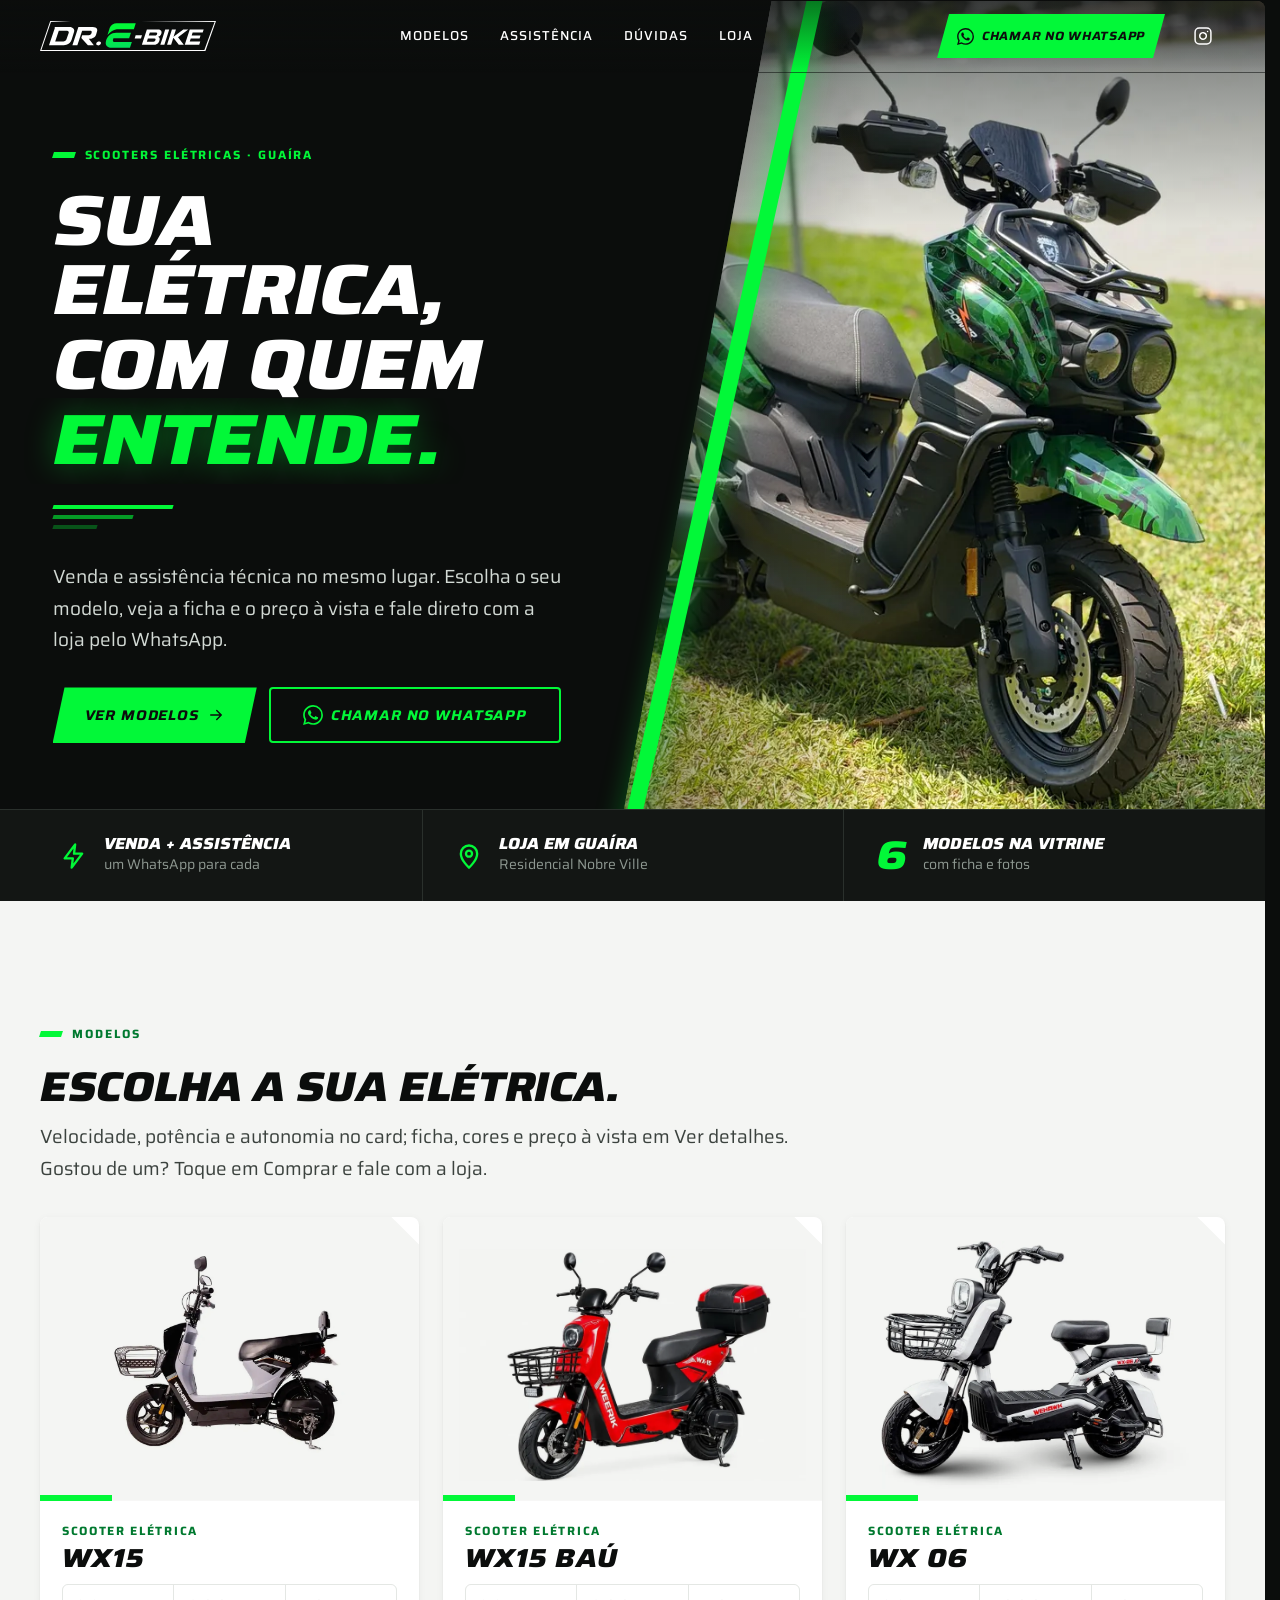
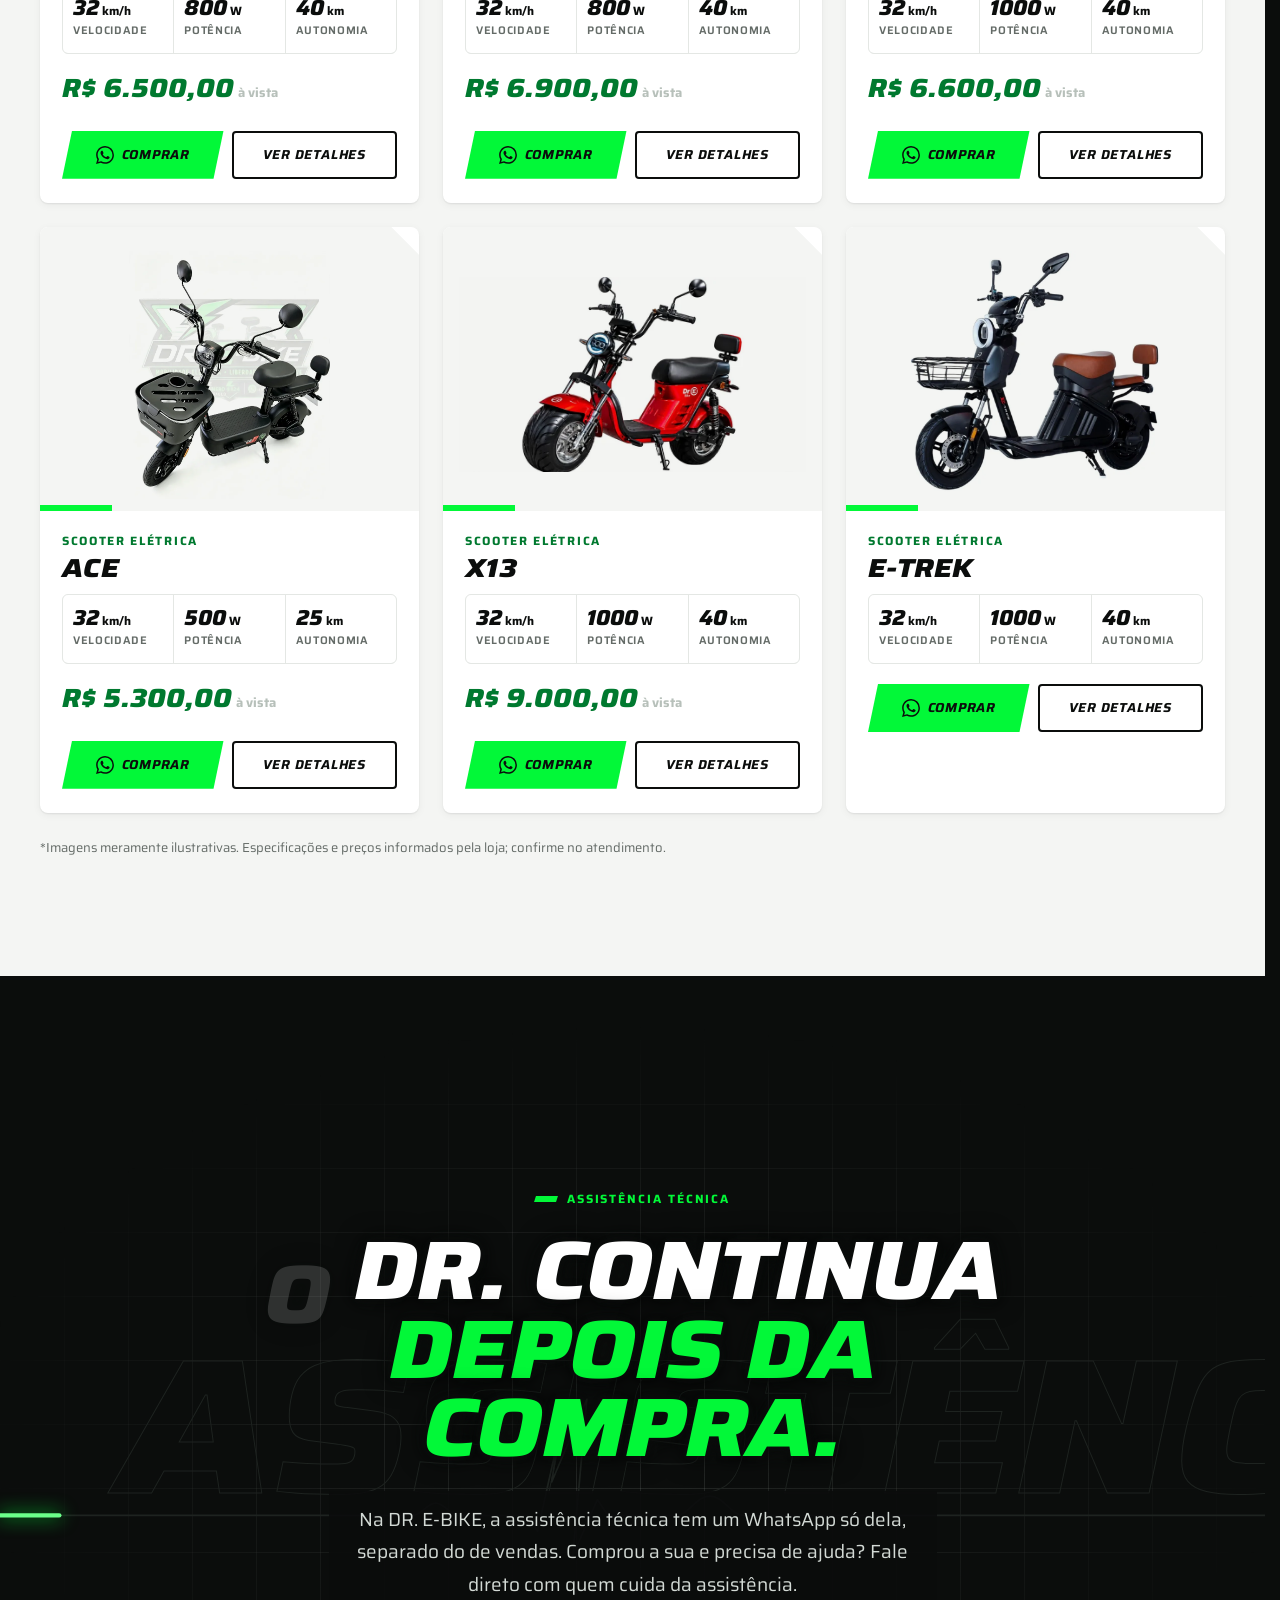
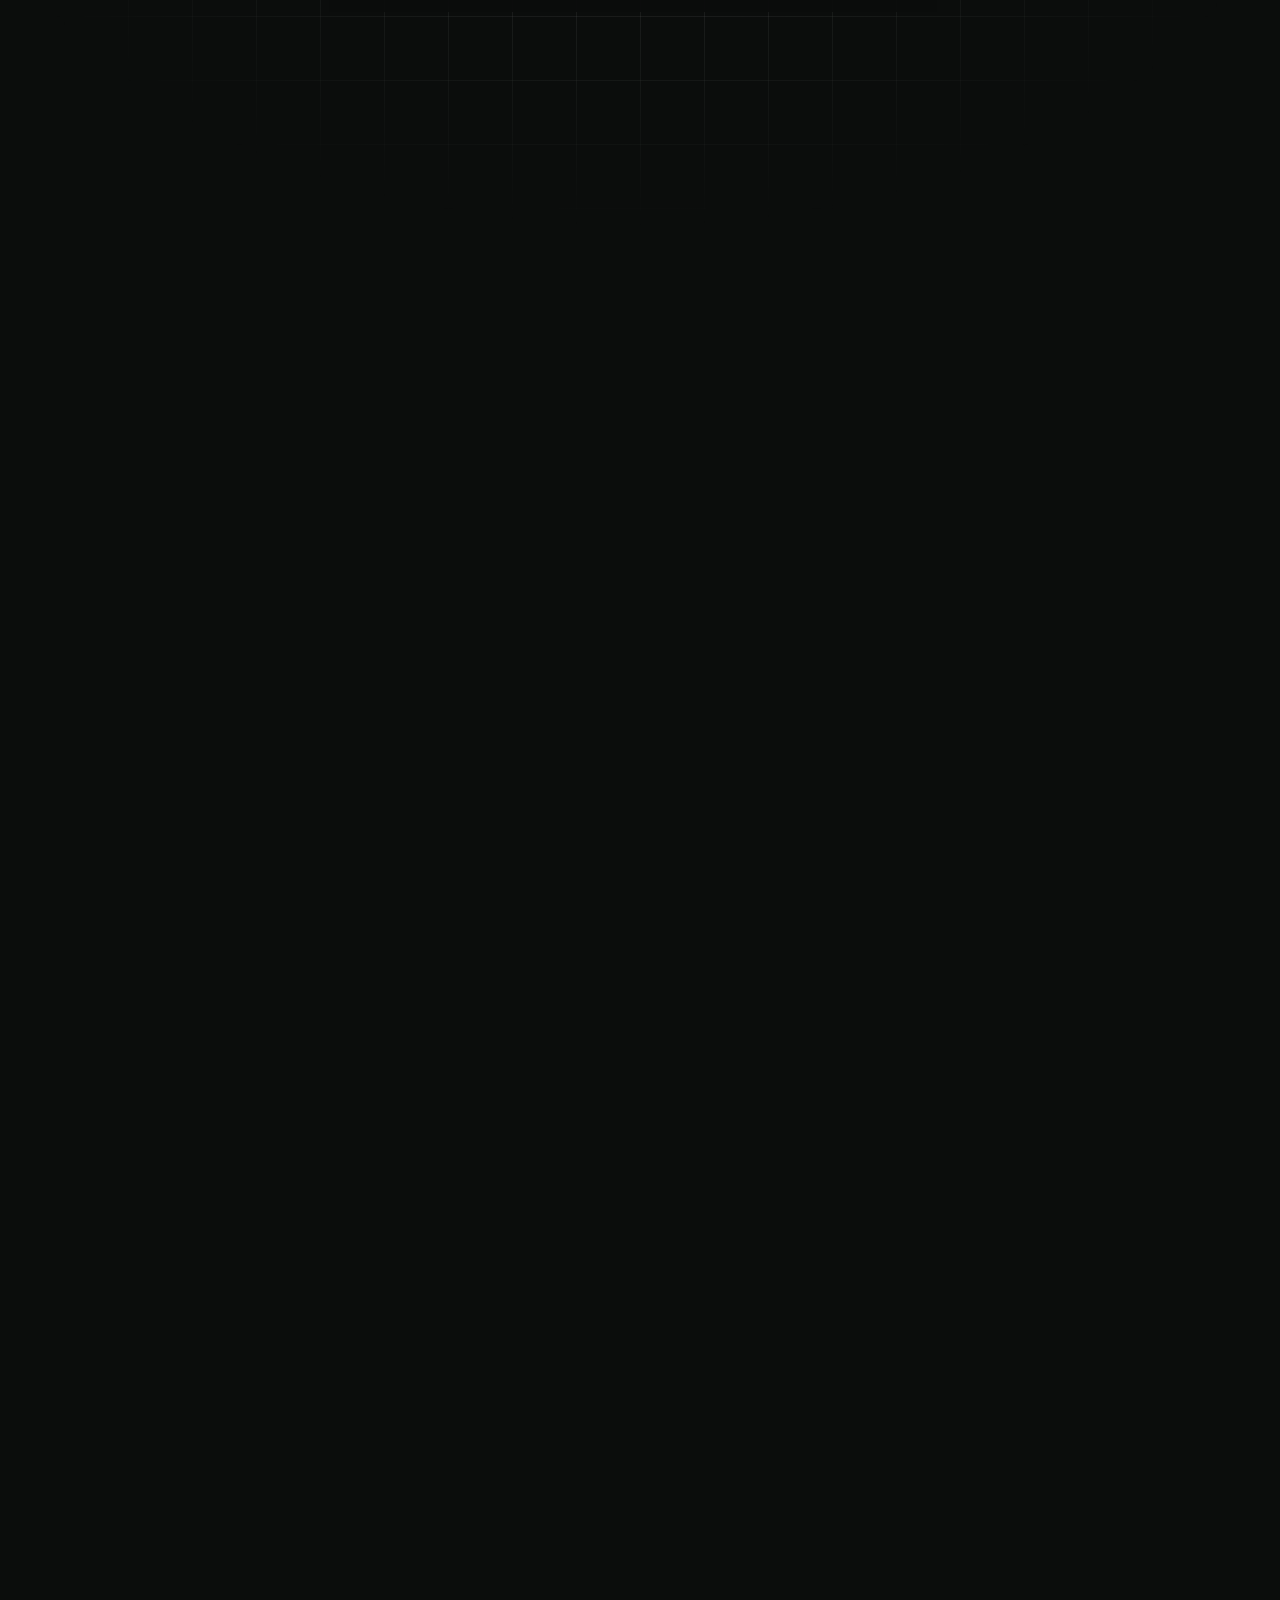
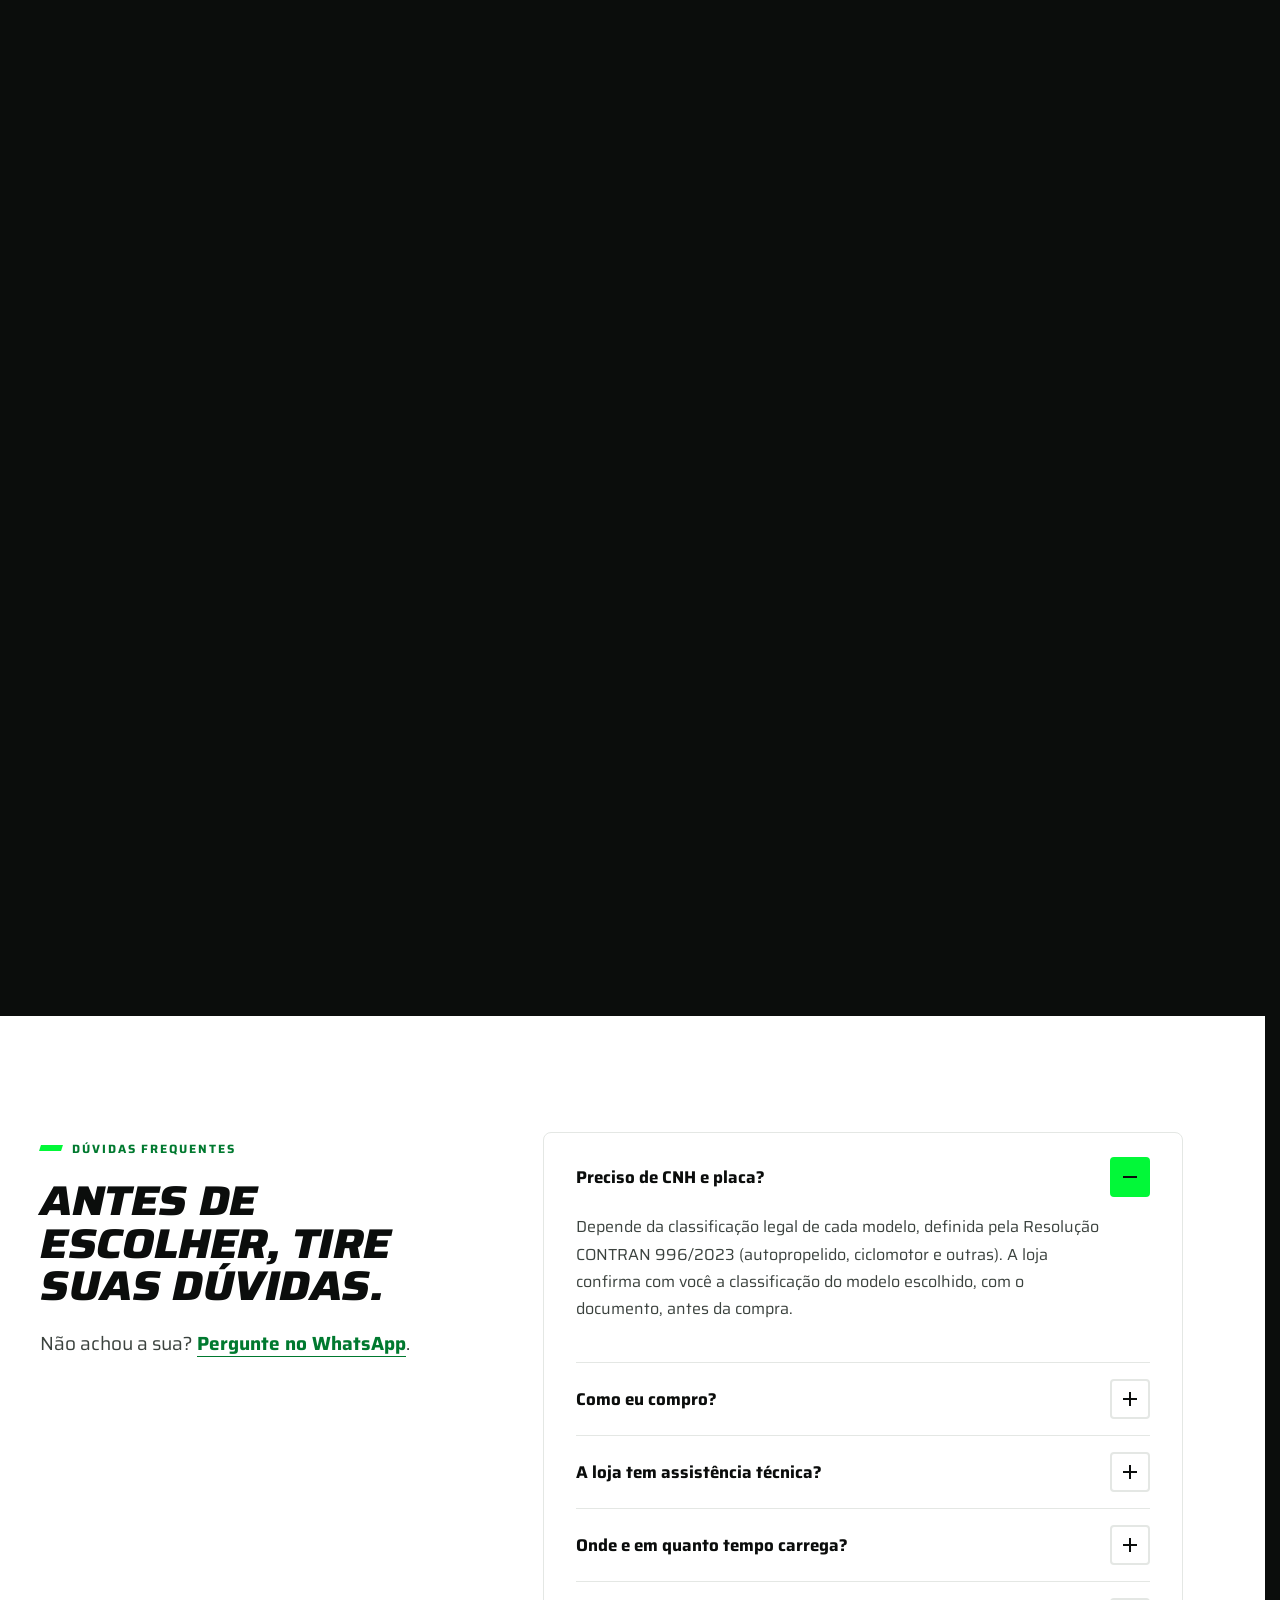
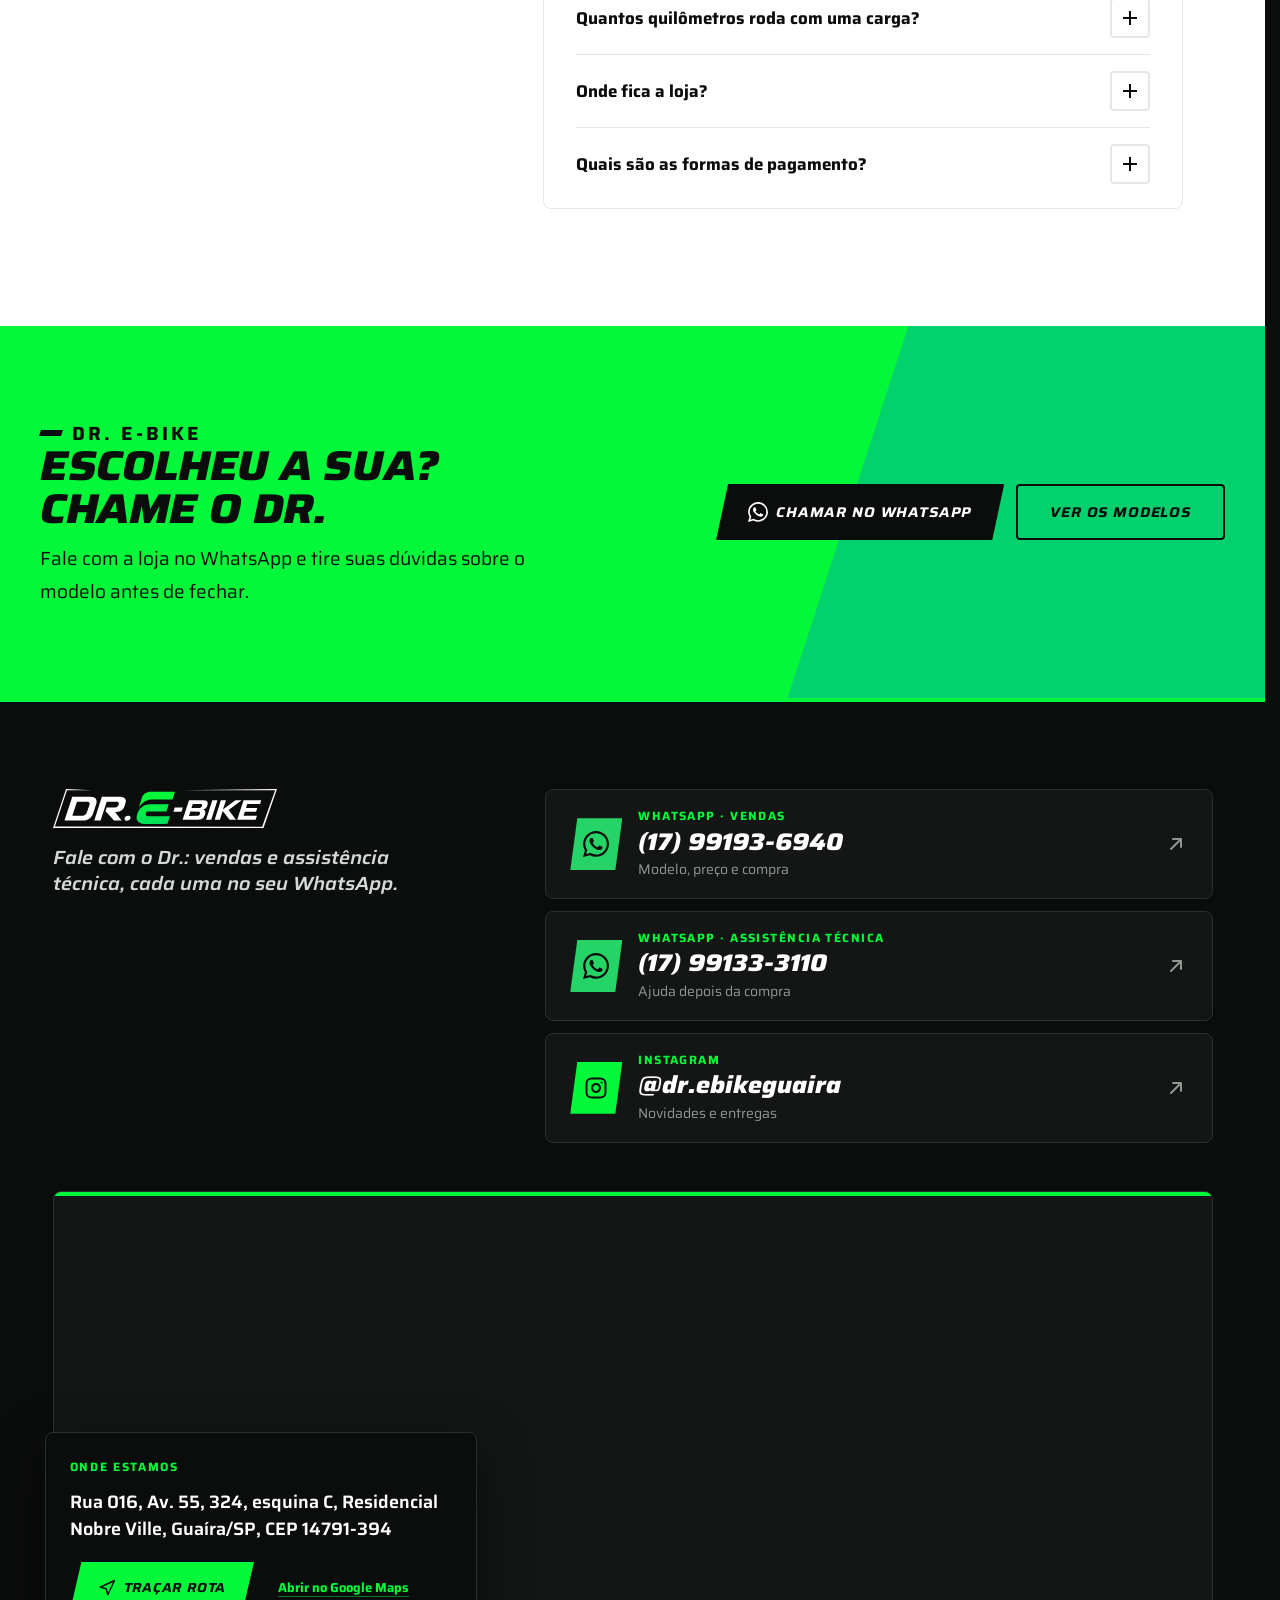
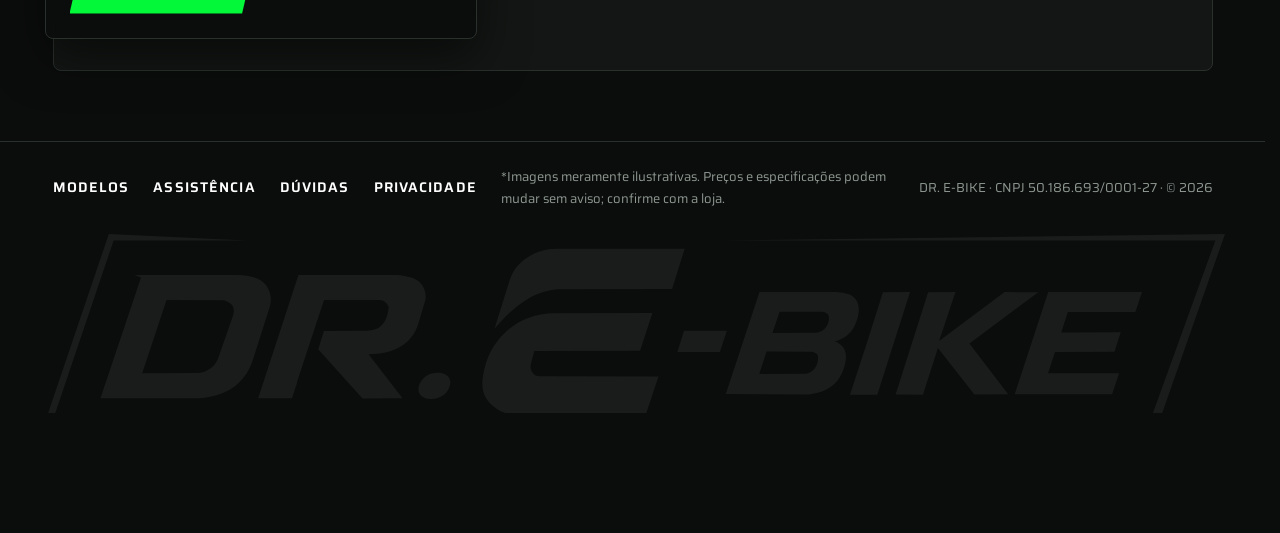
==== commit edbc0c1b: "preview 2026-11-27 12:18" ====
--- a/index.html
+++ b/index.html
@@ -254,14 +254,14 @@
   
   <div class="rodape__local rodape__conteudo">
     <div class="rodape__mapa">
-      <iframe class="rodape__mapa-frame" data-de-mapa data-de-mapa-busca="Avenida 55, 324, Residencial Nobre Ville, Guaíra, 14791-394" title="Mapa com a localização da loja DR. E-BIKE" loading="lazy" referrerpolicy="no-referrer-when-downgrade" allowfullscreen></iframe>
+      <iframe class="rodape__mapa-frame" data-de-mapa data-de-mapa-busca="Avenida 55, 324, Residencial Nobre Ville, Guaíra - SP, 14791-394" title="Mapa com a localização da loja DR. E-BIKE" loading="lazy" referrerpolicy="no-referrer-when-downgrade" allowfullscreen></iframe>
     </div>
     <div class="rodape__endereco-cartao">
       <p class="rodape__rotulo">Onde estamos</p>
-      <address class="rodape__endereco">Rua 016, Av. 55, 324, esquina C, Residencial Nobre Ville, Guaíra, CEP 14791-394</address>
+      <address class="rodape__endereco">Rua 016, Av. 55, 324, esquina C, Residencial Nobre Ville, Guaíra/SP, CEP 14791-394</address>
       <div class="rodape__rotas">
-        <a class="botao botao--primario" href="https://www.google.com/maps/dir/?api=1&amp;destination=Avenida%2055%2C%20324%2C%20Residencial%20Nobre%20Ville%2C%20Gua%C3%ADra%2C%2014791-394" rel="noopener" target="_blank"><svg class="botao__seta" viewBox="0 0 24 24" aria-hidden="true" focusable="false"><path d="m3 11 19-9-9 19-2-8-8-2Z"/></svg>Traçar rota</a>
-        <a class="link-acao" href="https://www.google.com/maps/search/?api=1&amp;query=Avenida%2055%2C%20324%2C%20Residencial%20Nobre%20Ville%2C%20Gua%C3%ADra%2C%2014791-394" rel="noopener" target="_blank">Abrir no Google Maps</a>
+        <a class="botao botao--primario" href="https://www.google.com/maps/dir/?api=1&amp;destination=Avenida%2055%2C%20324%2C%20Residencial%20Nobre%20Ville%2C%20Gua%C3%ADra%20-%20SP%2C%2014791-394" rel="noopener" target="_blank"><svg class="botao__seta" viewBox="0 0 24 24" aria-hidden="true" focusable="false"><path d="m3 11 19-9-9 19-2-8-8-2Z"/></svg>Traçar rota</a>
+        <a class="link-acao" href="https://www.google.com/maps/search/?api=1&amp;query=Avenida%2055%2C%20324%2C%20Residencial%20Nobre%20Ville%2C%20Gua%C3%ADra%20-%20SP%2C%2014791-394" rel="noopener" target="_blank">Abrir no Google Maps</a>
       </div>
     </div>
   </div>
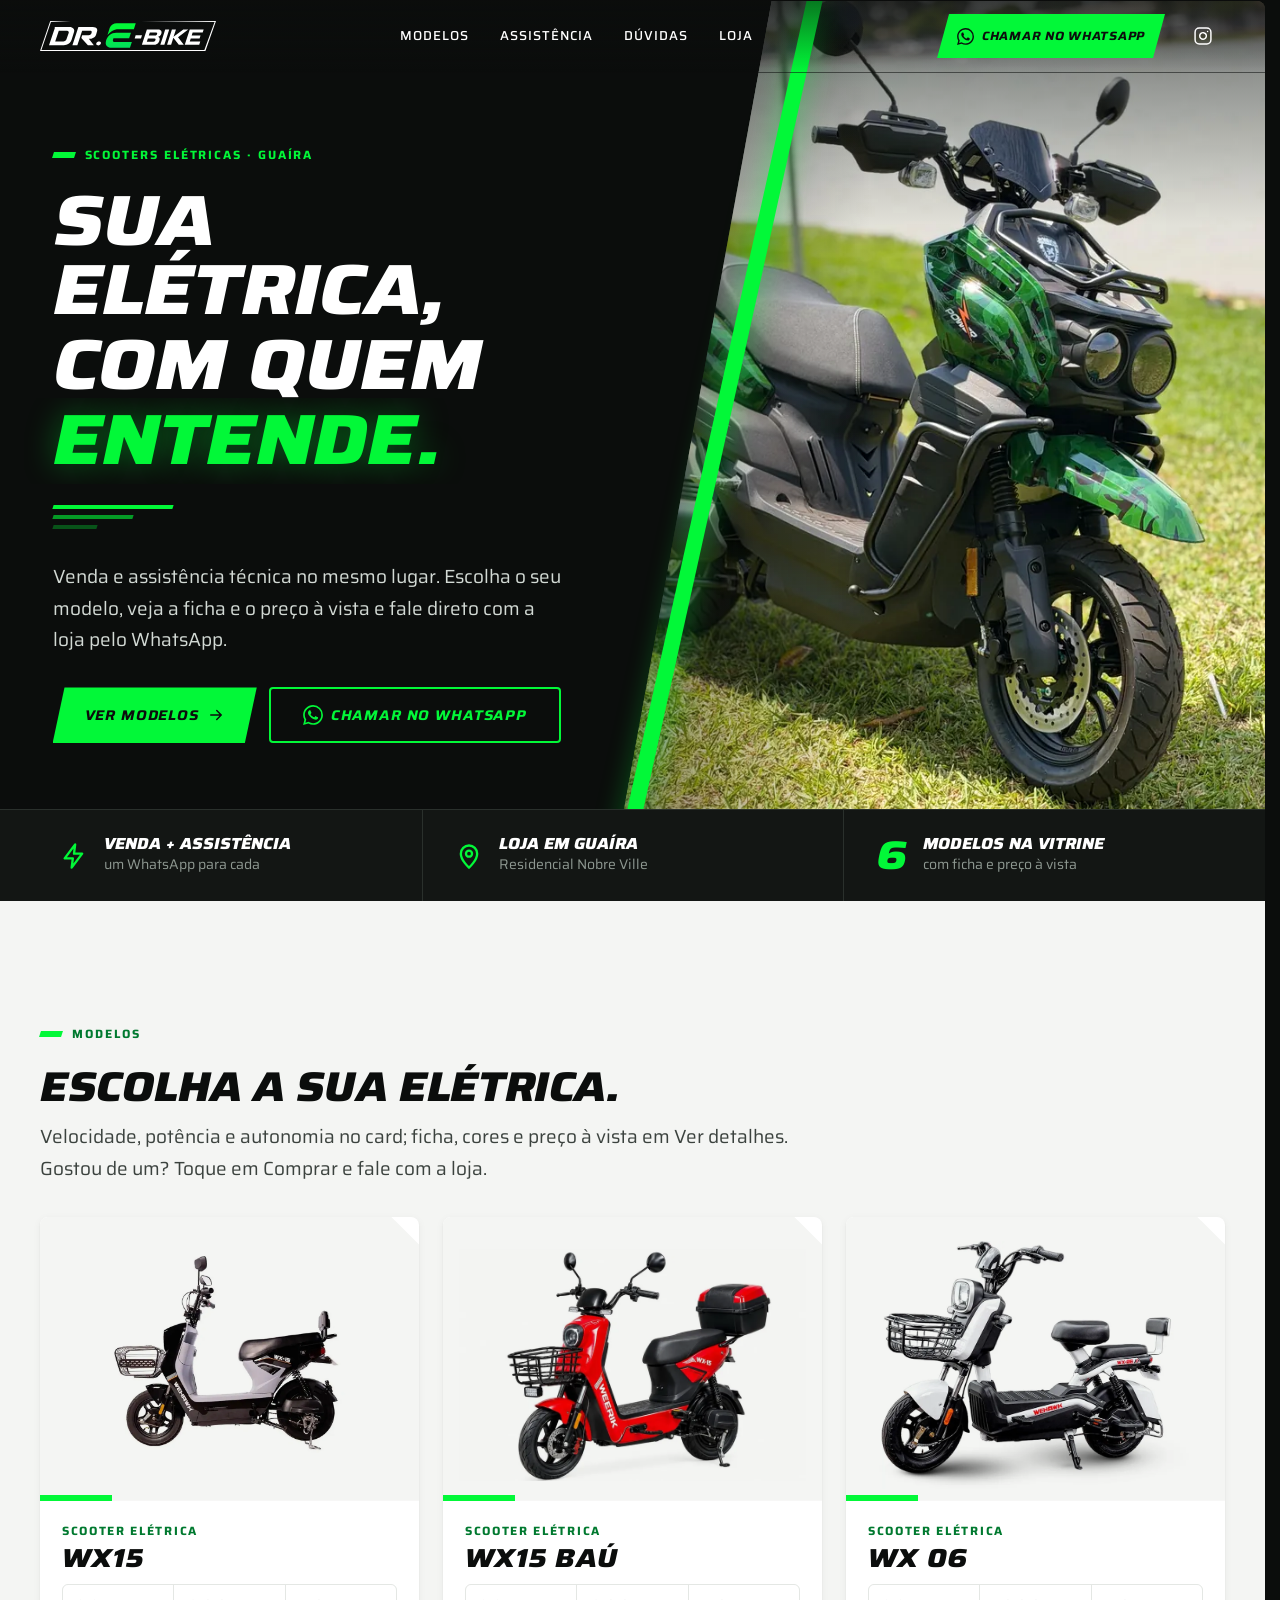
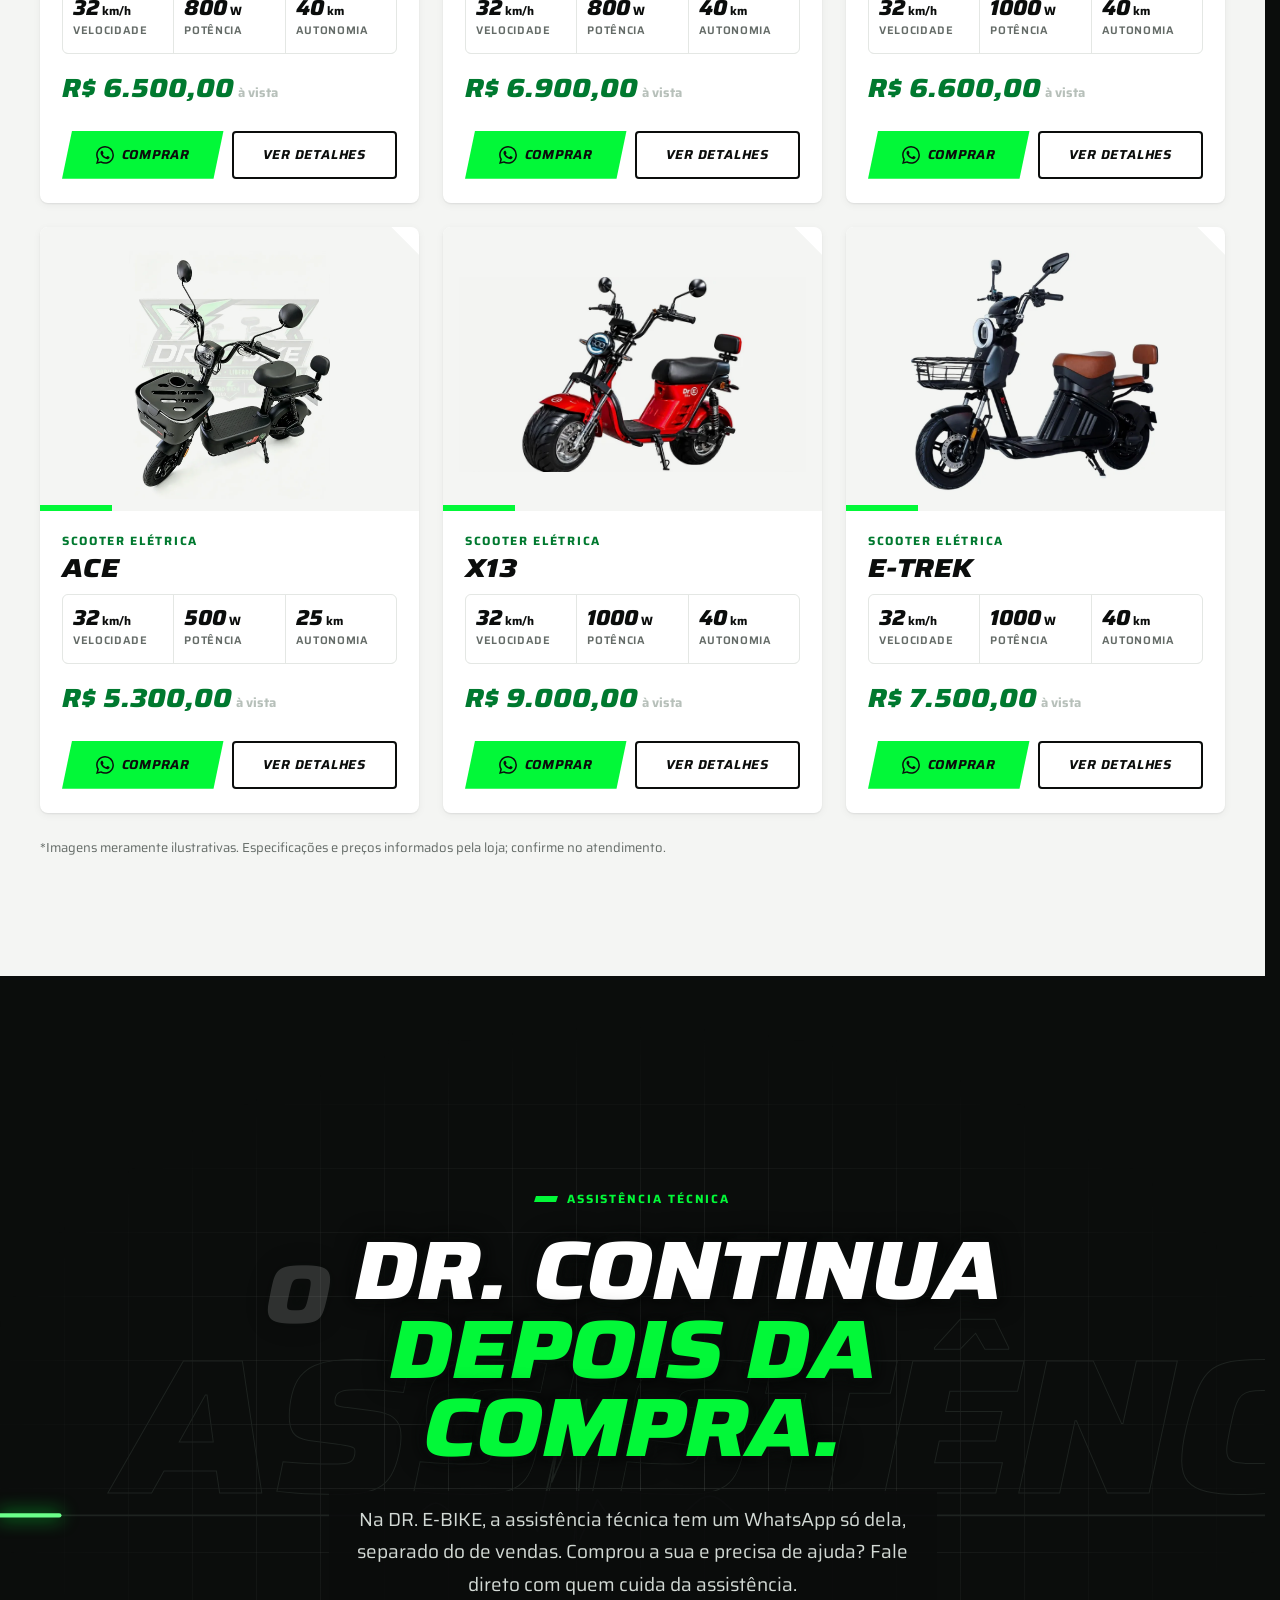
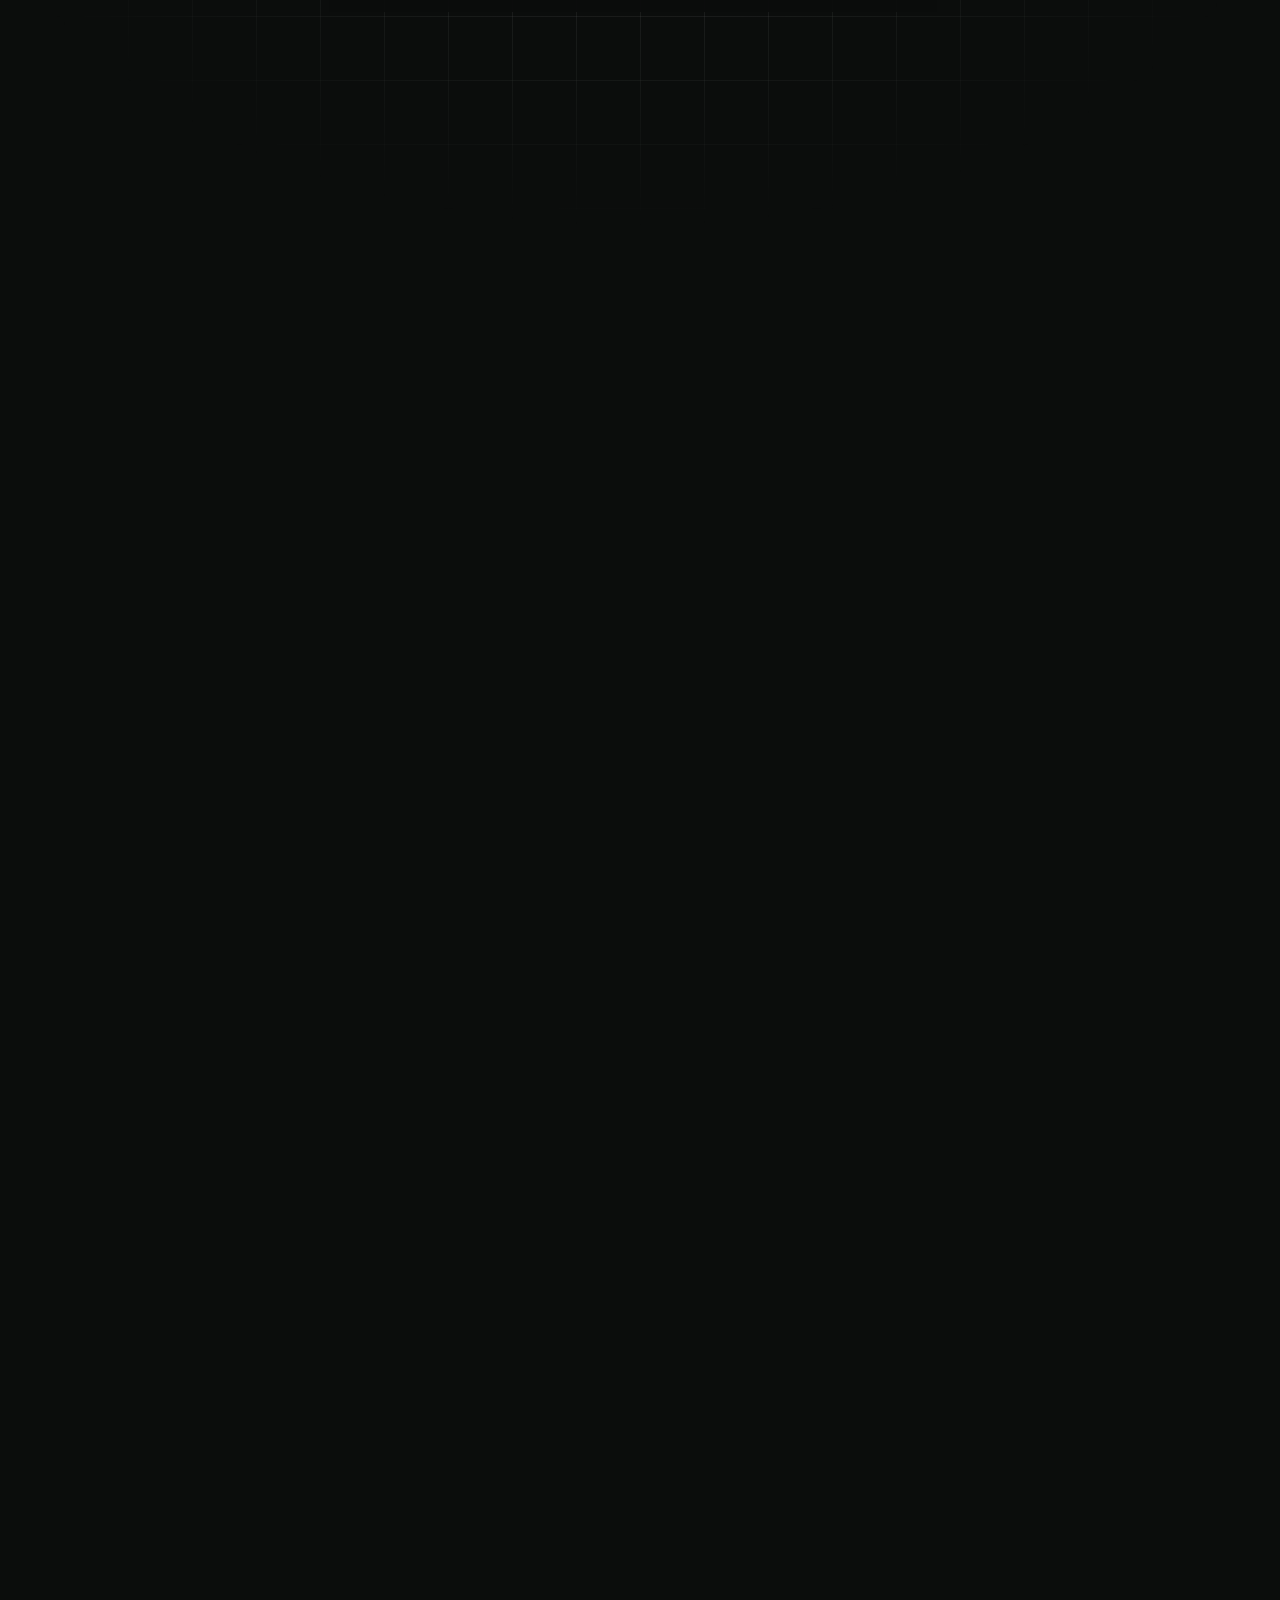
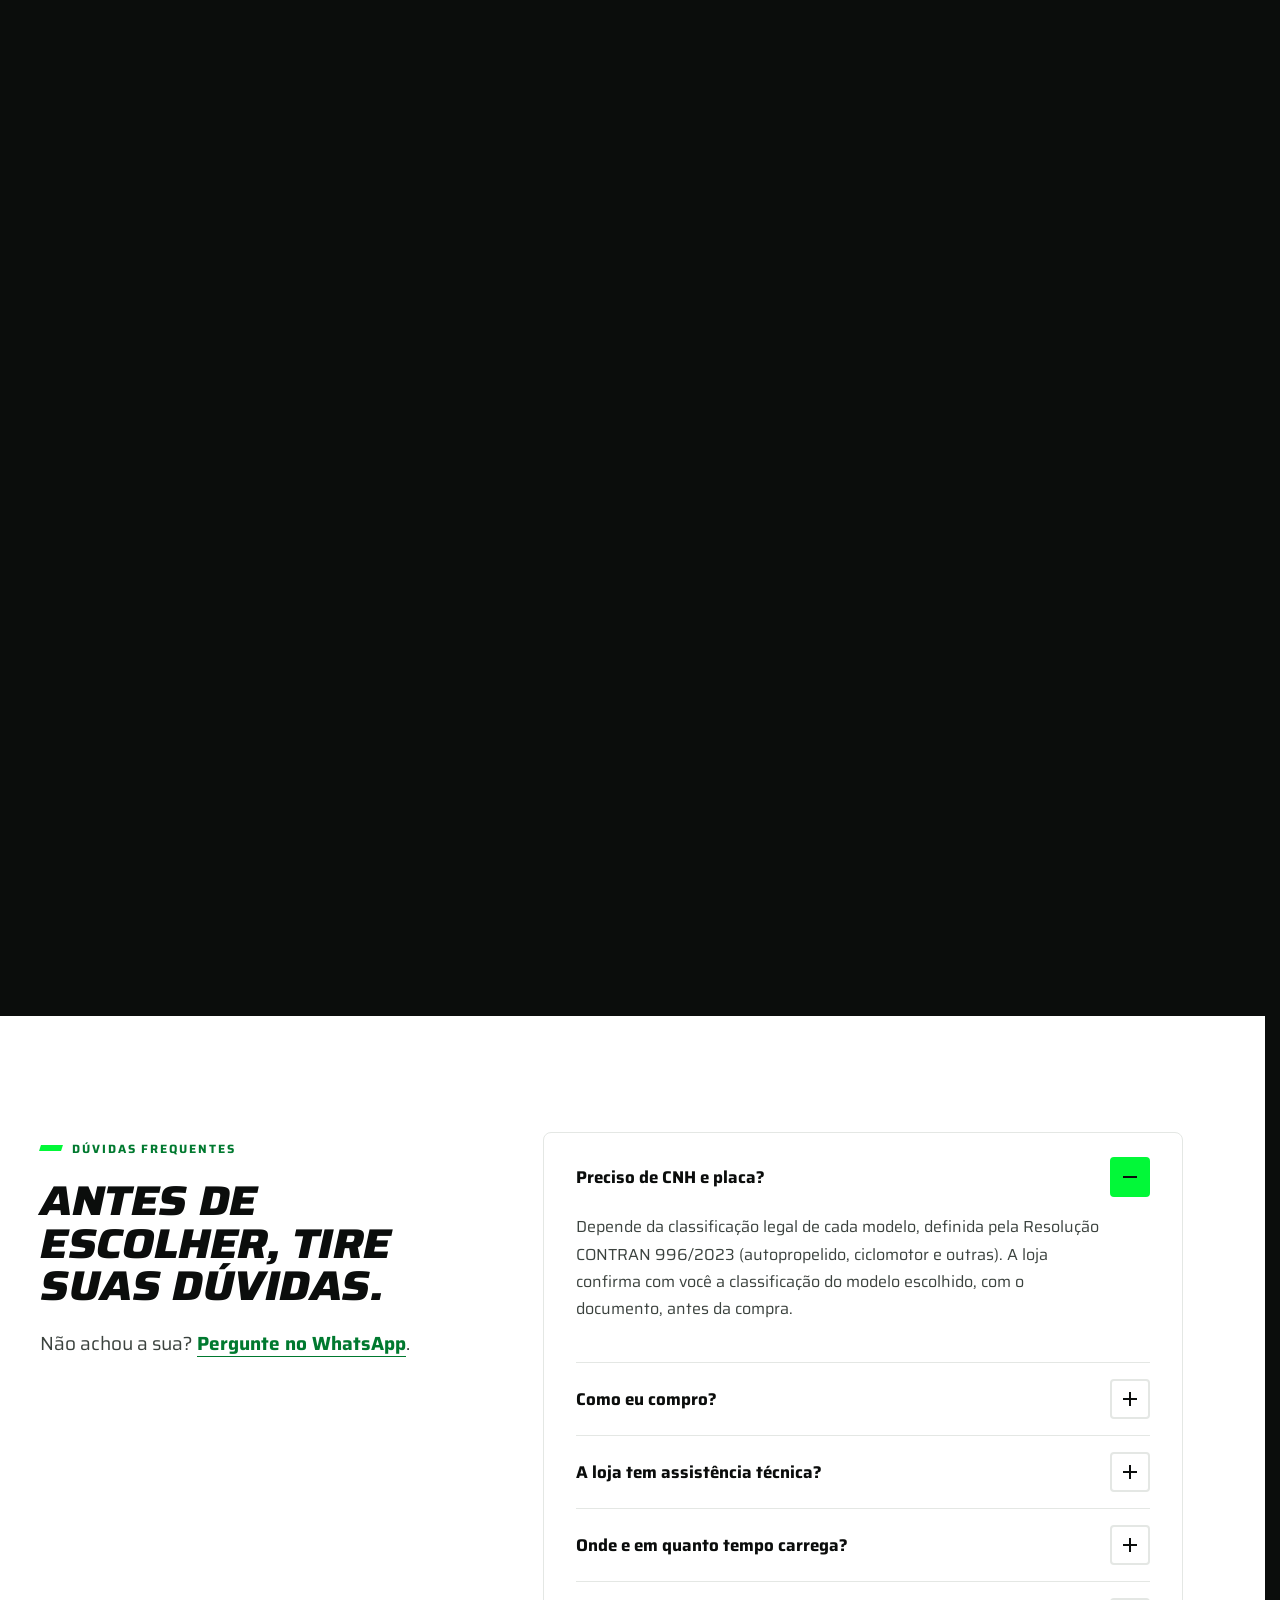
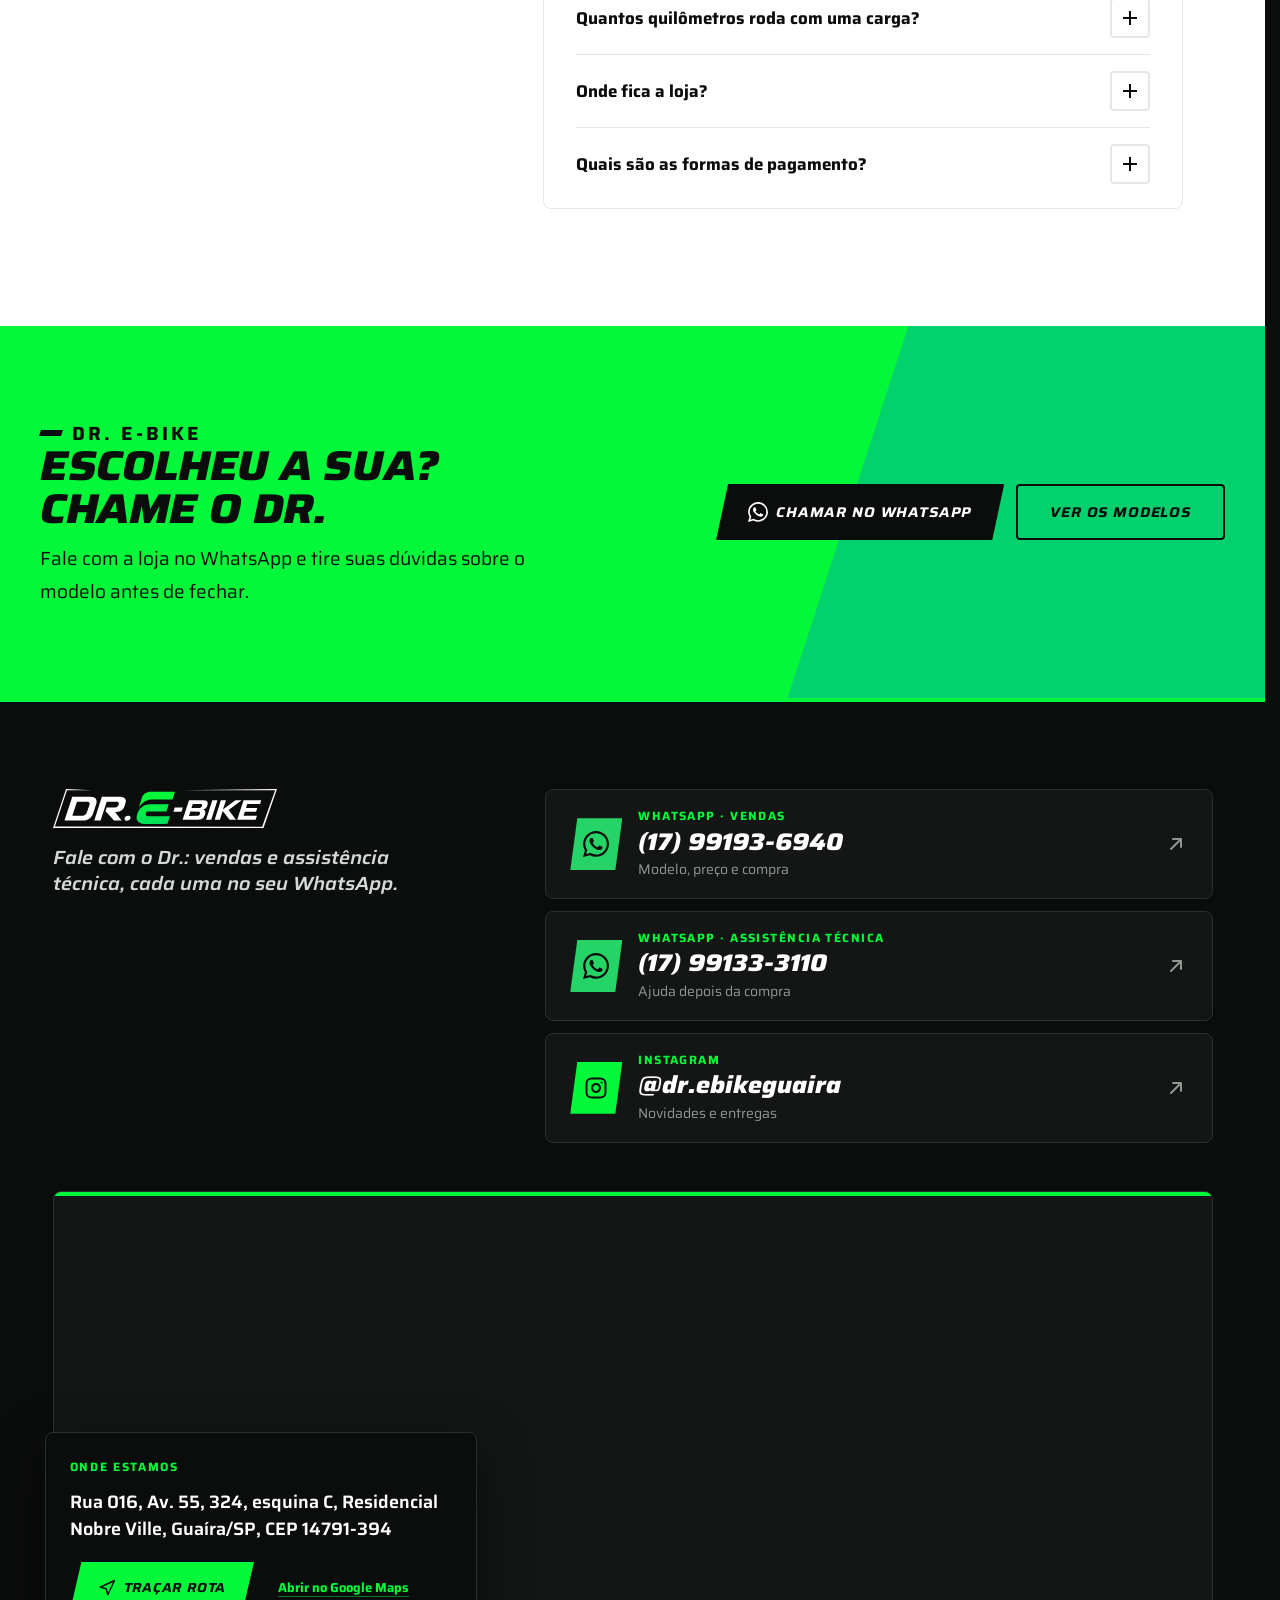
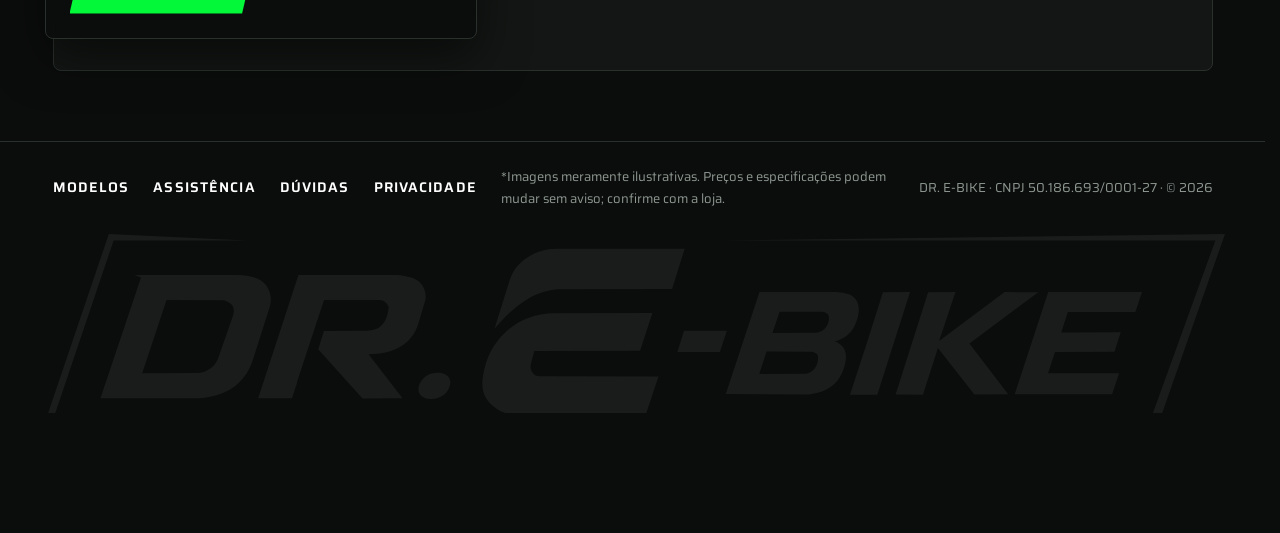
==== commit 1187132c: "preview 2026-11-27 12:43" ====
--- a/index.html
+++ b/index.html
@@ -22,7 +22,7 @@
 <link rel="icon" href="assets/icones/favicon-32.png?v=145b0497" sizes="32x32" type="image/png">
 <link rel="icon" href="assets/icones/favicon.svg?v=59b6dfd7" type="image/svg+xml">
 <link rel="apple-touch-icon" href="assets/icones/apple-touch-icon.png?v=e0bd7627">
-<script defer src="assets/js/es-dados.js?v=bbb9c2fc"></script>
+<script defer src="assets/js/es-dados.js?v=983d9af6"></script>
 <script defer src="assets/js/whatsapp.js?v=50a2ca79"></script>
 <script defer src="assets/js/render.js?v=fd8e075b"></script>
 <script defer src="assets/vendor/gsap.js?v=0536e0d4"></script>
@@ -95,7 +95,7 @@
     <ul class="hero__prova" data-de-hero>
       <li><svg class="hero__prova-icone" viewBox="0 0 24 24" aria-hidden="true" focusable="false"><path d="M13 2 4 14h7l-1 8 9-12h-7l1-8z"/></svg><strong>Venda + assistência</strong><span>um WhatsApp para cada</span></li>
       <li><svg class="hero__prova-icone" viewBox="0 0 24 24" aria-hidden="true" focusable="false"><path d="M12 22s7-6.3 7-12a7 7 0 1 0-14 0c0 5.7 7 12 7 12Zm0-9.4a2.6 2.6 0 1 0 0-5.2 2.6 2.6 0 0 0 0 5.2Z"/></svg><strong>Loja em Guaíra</strong><span>Residencial Nobre Ville</span></li>
-      <li><span class="hero__prova-numero" aria-hidden="true">6</span><strong><span class="visualmente-oculto">6 </span>modelos na vitrine</strong><span>com ficha e fotos</span></li>
+      <li><span class="hero__prova-numero" aria-hidden="true">6</span><strong><span class="visualmente-oculto">6 </span>modelos na vitrine</strong><span>com ficha e preço à vista</span></li>
     </ul>
   </section>
 
@@ -107,7 +107,7 @@
         <p class="secao__intro">Velocidade, potência e autonomia no card; ficha, cores e preço à vista em Ver detalhes. Gostou de um? Toque em Comprar e fale com a loja.</p>
       </div>
       <div class="vitrine">
-        <div class="es-catalogo" data-es-catalogo><ul class="es-catalogo-lista" data-es-lista><li class="es-catalogo-card" data-es-modelo="wx15" data-tipo="scooter"><img class="es-catalogo-card__foto" src="assets/img/fabricante/wx15/02.jpg?v=5a83b202" alt="WX15" width="1080" height="1080" loading="lazy" decoding="async"><h3 class="es-catalogo-card__nome" id="es-catalogo-nome-wx15">WX15</h3><dl class="es-catalogo-especificacoes es-catalogo-especificacoes--card"><div class="es-catalogo-especificacoes__item"><dt>Velocidade máxima</dt><dd>32 km/h</dd></div><div class="es-catalogo-especificacoes__item"><dt>Autonomia</dt><dd>40 km</dd></div></dl><div class="es-catalogo-preco"><p class="es-catalogo-preco__a-vista"><span class="es-catalogo-preco__valor">R$ 6.500,00</span> <span class="es-catalogo-preco__condicao">à vista</span></p></div><button type="button" class="es-catalogo-card__detalhes" data-es-abrir="wx15" aria-haspopup="dialog" aria-describedby="es-catalogo-nome-wx15" hidden>Ver detalhes</button><a class="es-catalogo-card__comprar" data-es-link="lead-whatsapp" data-wa-contexto="modelo" data-origem="vitrine" data-modelo="wx15" data-cor="" aria-describedby="es-catalogo-nome-wx15" href="https://wa.me/5517991936940?text=Ol%C3%A1!%20Tenho%20interesse%20no%20WX15.%20Pode%20me%20passar%20mais%20informa%C3%A7%C3%B5es%3F">Comprar</a></li><li class="es-catalogo-card" data-es-modelo="wx15-bau" data-tipo="scooter"><img class="es-catalogo-card__foto" src="assets/img/fabricante/wx15-bau/01.jpg?v=8a3747a9" alt="WX15 Baú" width="1280" height="854" loading="lazy" decoding="async"><h3 class="es-catalogo-card__nome" id="es-catalogo-nome-wx15-bau">WX15 Baú</h3><dl class="es-catalogo-especificacoes es-catalogo-especificacoes--card"><div class="es-catalogo-especificacoes__item"><dt>Velocidade máxima</dt><dd>32 km/h</dd></div><div class="es-catalogo-especificacoes__item"><dt>Autonomia</dt><dd>40 km</dd></div></dl><div class="es-catalogo-preco"><p class="es-catalogo-preco__a-vista"><span class="es-catalogo-preco__valor">R$ 6.900,00</span> <span class="es-catalogo-preco__condicao">à vista</span></p></div><button type="button" class="es-catalogo-card__detalhes" data-es-abrir="wx15-bau" aria-haspopup="dialog" aria-describedby="es-catalogo-nome-wx15-bau" hidden>Ver detalhes</button><a class="es-catalogo-card__comprar" data-es-link="lead-whatsapp" data-wa-contexto="modelo" data-origem="vitrine" data-modelo="wx15-bau" data-cor="" aria-describedby="es-catalogo-nome-wx15-bau" href="https://wa.me/5517991936940?text=Ol%C3%A1!%20Tenho%20interesse%20no%20WX15%20Ba%C3%BA.%20Pode%20me%20passar%20mais%20informa%C3%A7%C3%B5es%3F">Comprar</a></li><li class="es-catalogo-card" data-es-modelo="wx-06" data-tipo="scooter"><img class="es-catalogo-card__foto" src="assets/img/fabricante/wx-06/02.jpg?v=b8195348" alt="WX 06" width="805" height="639" loading="lazy" decoding="async"><h3 class="es-catalogo-card__nome" id="es-catalogo-nome-wx-06">WX 06</h3><dl class="es-catalogo-especificacoes es-catalogo-especificacoes--card"><div class="es-catalogo-especificacoes__item"><dt>Velocidade máxima</dt><dd>32 km/h</dd></div><div class="es-catalogo-especificacoes__item"><dt>Autonomia</dt><dd>40 km</dd></div></dl><div class="es-catalogo-preco"><p class="es-catalogo-preco__a-vista"><span class="es-catalogo-preco__valor">R$ 6.600,00</span> <span class="es-catalogo-preco__condicao">à vista</span></p></div><button type="button" class="es-catalogo-card__detalhes" data-es-abrir="wx-06" aria-haspopup="dialog" aria-describedby="es-catalogo-nome-wx-06" hidden>Ver detalhes</button><a class="es-catalogo-card__comprar" data-es-link="lead-whatsapp" data-wa-contexto="modelo" data-origem="vitrine" data-modelo="wx-06" data-cor="" aria-describedby="es-catalogo-nome-wx-06" href="https://wa.me/5517991936940?text=Ol%C3%A1!%20Tenho%20interesse%20no%20WX%2006.%20Pode%20me%20passar%20mais%20informa%C3%A7%C3%B5es%3F">Comprar</a></li><li class="es-catalogo-card" data-es-modelo="ace" data-tipo="scooter"><img class="es-catalogo-card__foto" src="assets/img/fabricante/ace/03.jpg?v=69104812" alt="ACE" width="1728" height="2304" loading="lazy" decoding="async"><h3 class="es-catalogo-card__nome" id="es-catalogo-nome-ace">ACE</h3><dl class="es-catalogo-especificacoes es-catalogo-especificacoes--card"><div class="es-catalogo-especificacoes__item"><dt>Velocidade máxima</dt><dd>32 km/h</dd></div><div class="es-catalogo-especificacoes__item"><dt>Autonomia</dt><dd>25 km</dd></div></dl><div class="es-catalogo-preco"><p class="es-catalogo-preco__a-vista"><span class="es-catalogo-preco__valor">R$ 5.300,00</span> <span class="es-catalogo-preco__condicao">à vista</span></p></div><button type="button" class="es-catalogo-card__detalhes" data-es-abrir="ace" aria-haspopup="dialog" aria-describedby="es-catalogo-nome-ace" hidden>Ver detalhes</button><a class="es-catalogo-card__comprar" data-es-link="lead-whatsapp" data-wa-contexto="modelo" data-origem="vitrine" data-modelo="ace" data-cor="" aria-describedby="es-catalogo-nome-ace" href="https://wa.me/5517991936940?text=Ol%C3%A1!%20Tenho%20interesse%20no%20ACE.%20Pode%20me%20passar%20mais%20informa%C3%A7%C3%B5es%3F">Comprar</a></li><li class="es-catalogo-card" data-es-modelo="x13" data-tipo="scooter"><img class="es-catalogo-card__foto" src="assets/img/fabricante/x13/01.jpg?v=0253afb5" alt="X13" width="1672" height="941" loading="lazy" decoding="async"><h3 class="es-catalogo-card__nome" id="es-catalogo-nome-x13">X13</h3><dl class="es-catalogo-especificacoes es-catalogo-especificacoes--card"><div class="es-catalogo-especificacoes__item"><dt>Velocidade máxima</dt><dd>32 km/h</dd></div><div class="es-catalogo-especificacoes__item"><dt>Autonomia</dt><dd>40 km</dd></div></dl><div class="es-catalogo-preco"><p class="es-catalogo-preco__a-vista"><span class="es-catalogo-preco__valor">R$ 9.000,00</span> <span class="es-catalogo-preco__condicao">à vista</span></p></div><button type="button" class="es-catalogo-card__detalhes" data-es-abrir="x13" aria-haspopup="dialog" aria-describedby="es-catalogo-nome-x13" hidden>Ver detalhes</button><a class="es-catalogo-card__comprar" data-es-link="lead-whatsapp" data-wa-contexto="modelo" data-origem="vitrine" data-modelo="x13" data-cor="" aria-describedby="es-catalogo-nome-x13" href="https://wa.me/5517991936940?text=Ol%C3%A1!%20Tenho%20interesse%20no%20X13.%20Pode%20me%20passar%20mais%20informa%C3%A7%C3%B5es%3F">Comprar</a></li><li class="es-catalogo-card" data-es-modelo="e-trek" data-tipo="scooter"><img class="es-catalogo-card__foto" src="assets/img/fabricante/e-trek/01.jpg?v=b3753e46" alt="E-TREK" width="1080" height="1080" loading="lazy" decoding="async"><h3 class="es-catalogo-card__nome" id="es-catalogo-nome-e-trek">E-TREK</h3><dl class="es-catalogo-especificacoes es-catalogo-especificacoes--card"><div class="es-catalogo-especificacoes__item"><dt>Velocidade máxima</dt><dd>32 km/h</dd></div><div class="es-catalogo-especificacoes__item"><dt>Autonomia</dt><dd>40 km</dd></div></dl><button type="button" class="es-catalogo-card__detalhes" data-es-abrir="e-trek" aria-haspopup="dialog" aria-describedby="es-catalogo-nome-e-trek" hidden>Ver detalhes</button><a class="es-catalogo-card__comprar" data-es-link="lead-whatsapp" data-wa-contexto="preco" data-origem="vitrine" data-modelo="e-trek" data-cor="" aria-describedby="es-catalogo-nome-e-trek" href="https://wa.me/5517991936940?text=Ol%C3%A1!%20Quero%20comprar%20o%20E-TREK.%20Pode%20me%20passar%20o%20pre%C3%A7o%20e%20as%20condi%C3%A7%C3%B5es%20de%20pagamento%3F">Comprar</a></li></ul></div>
+        <div class="es-catalogo" data-es-catalogo><ul class="es-catalogo-lista" data-es-lista><li class="es-catalogo-card" data-es-modelo="wx15" data-tipo="scooter"><img class="es-catalogo-card__foto" src="assets/img/fabricante/wx15/02.jpg?v=5a83b202" alt="WX15" width="1080" height="1080" loading="lazy" decoding="async"><h3 class="es-catalogo-card__nome" id="es-catalogo-nome-wx15">WX15</h3><dl class="es-catalogo-especificacoes es-catalogo-especificacoes--card"><div class="es-catalogo-especificacoes__item"><dt>Velocidade máxima</dt><dd>32 km/h</dd></div><div class="es-catalogo-especificacoes__item"><dt>Autonomia</dt><dd>40 km</dd></div></dl><div class="es-catalogo-preco"><p class="es-catalogo-preco__a-vista"><span class="es-catalogo-preco__valor">R$ 6.500,00</span> <span class="es-catalogo-preco__condicao">à vista</span></p></div><button type="button" class="es-catalogo-card__detalhes" data-es-abrir="wx15" aria-haspopup="dialog" aria-describedby="es-catalogo-nome-wx15" hidden>Ver detalhes</button><a class="es-catalogo-card__comprar" data-es-link="lead-whatsapp" data-wa-contexto="modelo" data-origem="vitrine" data-modelo="wx15" data-cor="" aria-describedby="es-catalogo-nome-wx15" href="https://wa.me/5517991936940?text=Ol%C3%A1!%20Tenho%20interesse%20no%20WX15.%20Pode%20me%20passar%20mais%20informa%C3%A7%C3%B5es%3F">Comprar</a></li><li class="es-catalogo-card" data-es-modelo="wx15-bau" data-tipo="scooter"><img class="es-catalogo-card__foto" src="assets/img/fabricante/wx15-bau/01.jpg?v=8a3747a9" alt="WX15 Baú" width="1280" height="854" loading="lazy" decoding="async"><h3 class="es-catalogo-card__nome" id="es-catalogo-nome-wx15-bau">WX15 Baú</h3><dl class="es-catalogo-especificacoes es-catalogo-especificacoes--card"><div class="es-catalogo-especificacoes__item"><dt>Velocidade máxima</dt><dd>32 km/h</dd></div><div class="es-catalogo-especificacoes__item"><dt>Autonomia</dt><dd>40 km</dd></div></dl><div class="es-catalogo-preco"><p class="es-catalogo-preco__a-vista"><span class="es-catalogo-preco__valor">R$ 6.900,00</span> <span class="es-catalogo-preco__condicao">à vista</span></p></div><button type="button" class="es-catalogo-card__detalhes" data-es-abrir="wx15-bau" aria-haspopup="dialog" aria-describedby="es-catalogo-nome-wx15-bau" hidden>Ver detalhes</button><a class="es-catalogo-card__comprar" data-es-link="lead-whatsapp" data-wa-contexto="modelo" data-origem="vitrine" data-modelo="wx15-bau" data-cor="" aria-describedby="es-catalogo-nome-wx15-bau" href="https://wa.me/5517991936940?text=Ol%C3%A1!%20Tenho%20interesse%20no%20WX15%20Ba%C3%BA.%20Pode%20me%20passar%20mais%20informa%C3%A7%C3%B5es%3F">Comprar</a></li><li class="es-catalogo-card" data-es-modelo="wx-06" data-tipo="scooter"><img class="es-catalogo-card__foto" src="assets/img/fabricante/wx-06/02.jpg?v=b8195348" alt="WX 06" width="805" height="639" loading="lazy" decoding="async"><h3 class="es-catalogo-card__nome" id="es-catalogo-nome-wx-06">WX 06</h3><dl class="es-catalogo-especificacoes es-catalogo-especificacoes--card"><div class="es-catalogo-especificacoes__item"><dt>Velocidade máxima</dt><dd>32 km/h</dd></div><div class="es-catalogo-especificacoes__item"><dt>Autonomia</dt><dd>40 km</dd></div></dl><div class="es-catalogo-preco"><p class="es-catalogo-preco__a-vista"><span class="es-catalogo-preco__valor">R$ 6.600,00</span> <span class="es-catalogo-preco__condicao">à vista</span></p></div><button type="button" class="es-catalogo-card__detalhes" data-es-abrir="wx-06" aria-haspopup="dialog" aria-describedby="es-catalogo-nome-wx-06" hidden>Ver detalhes</button><a class="es-catalogo-card__comprar" data-es-link="lead-whatsapp" data-wa-contexto="modelo" data-origem="vitrine" data-modelo="wx-06" data-cor="" aria-describedby="es-catalogo-nome-wx-06" href="https://wa.me/5517991936940?text=Ol%C3%A1!%20Tenho%20interesse%20no%20WX%2006.%20Pode%20me%20passar%20mais%20informa%C3%A7%C3%B5es%3F">Comprar</a></li><li class="es-catalogo-card" data-es-modelo="ace" data-tipo="scooter"><img class="es-catalogo-card__foto" src="assets/img/fabricante/ace/03.jpg?v=69104812" alt="ACE" width="1728" height="2304" loading="lazy" decoding="async"><h3 class="es-catalogo-card__nome" id="es-catalogo-nome-ace">ACE</h3><dl class="es-catalogo-especificacoes es-catalogo-especificacoes--card"><div class="es-catalogo-especificacoes__item"><dt>Velocidade máxima</dt><dd>32 km/h</dd></div><div class="es-catalogo-especificacoes__item"><dt>Autonomia</dt><dd>25 km</dd></div></dl><div class="es-catalogo-preco"><p class="es-catalogo-preco__a-vista"><span class="es-catalogo-preco__valor">R$ 5.300,00</span> <span class="es-catalogo-preco__condicao">à vista</span></p></div><button type="button" class="es-catalogo-card__detalhes" data-es-abrir="ace" aria-haspopup="dialog" aria-describedby="es-catalogo-nome-ace" hidden>Ver detalhes</button><a class="es-catalogo-card__comprar" data-es-link="lead-whatsapp" data-wa-contexto="modelo" data-origem="vitrine" data-modelo="ace" data-cor="" aria-describedby="es-catalogo-nome-ace" href="https://wa.me/5517991936940?text=Ol%C3%A1!%20Tenho%20interesse%20no%20ACE.%20Pode%20me%20passar%20mais%20informa%C3%A7%C3%B5es%3F">Comprar</a></li><li class="es-catalogo-card" data-es-modelo="x13" data-tipo="scooter"><img class="es-catalogo-card__foto" src="assets/img/fabricante/x13/01.jpg?v=0253afb5" alt="X13" width="1672" height="941" loading="lazy" decoding="async"><h3 class="es-catalogo-card__nome" id="es-catalogo-nome-x13">X13</h3><dl class="es-catalogo-especificacoes es-catalogo-especificacoes--card"><div class="es-catalogo-especificacoes__item"><dt>Velocidade máxima</dt><dd>32 km/h</dd></div><div class="es-catalogo-especificacoes__item"><dt>Autonomia</dt><dd>40 km</dd></div></dl><div class="es-catalogo-preco"><p class="es-catalogo-preco__a-vista"><span class="es-catalogo-preco__valor">R$ 9.000,00</span> <span class="es-catalogo-preco__condicao">à vista</span></p></div><button type="button" class="es-catalogo-card__detalhes" data-es-abrir="x13" aria-haspopup="dialog" aria-describedby="es-catalogo-nome-x13" hidden>Ver detalhes</button><a class="es-catalogo-card__comprar" data-es-link="lead-whatsapp" data-wa-contexto="modelo" data-origem="vitrine" data-modelo="x13" data-cor="" aria-describedby="es-catalogo-nome-x13" href="https://wa.me/5517991936940?text=Ol%C3%A1!%20Tenho%20interesse%20no%20X13.%20Pode%20me%20passar%20mais%20informa%C3%A7%C3%B5es%3F">Comprar</a></li><li class="es-catalogo-card" data-es-modelo="e-trek" data-tipo="scooter"><img class="es-catalogo-card__foto" src="assets/img/fabricante/e-trek/01.jpg?v=b3753e46" alt="E-TREK" width="1080" height="1080" loading="lazy" decoding="async"><h3 class="es-catalogo-card__nome" id="es-catalogo-nome-e-trek">E-TREK</h3><dl class="es-catalogo-especificacoes es-catalogo-especificacoes--card"><div class="es-catalogo-especificacoes__item"><dt>Velocidade máxima</dt><dd>32 km/h</dd></div><div class="es-catalogo-especificacoes__item"><dt>Autonomia</dt><dd>40 km</dd></div></dl><div class="es-catalogo-preco"><p class="es-catalogo-preco__a-vista"><span class="es-catalogo-preco__valor">R$ 7.500,00</span> <span class="es-catalogo-preco__condicao">à vista</span></p></div><button type="button" class="es-catalogo-card__detalhes" data-es-abrir="e-trek" aria-haspopup="dialog" aria-describedby="es-catalogo-nome-e-trek" hidden>Ver detalhes</button><a class="es-catalogo-card__comprar" data-es-link="lead-whatsapp" data-wa-contexto="modelo" data-origem="vitrine" data-modelo="e-trek" data-cor="" aria-describedby="es-catalogo-nome-e-trek" href="https://wa.me/5517991936940?text=Ol%C3%A1!%20Tenho%20interesse%20no%20E-TREK.%20Pode%20me%20passar%20mais%20informa%C3%A7%C3%B5es%3F">Comprar</a></li></ul></div>
         <div class="vitrine__vazia" data-de-vitrine-vazia hidden>
           <p>Os modelos entram aqui em breve. Enquanto isso, chame a loja no WhatsApp.</p>
           <a class="botao botao--escuro botao--grande" data-es-link="lead-whatsapp" data-wa-contexto="geral" data-origem="vitrine_vazia" href="https://wa.me/5517991936940?text=Ol%C3%A1!%20Vim%20pelo%20site%20da%20DR.%20E-BIKE%20e%20quero%20mais%20informa%C3%A7%C3%B5es.">Chamar no WhatsApp</a>
@@ -282,6 +282,6 @@
     <div class="rodape__assinatura" aria-hidden="true"><img src="assets/marca/logo-contorno.svg?v=9a1f36d7" width="1200" height="205" alt="" loading="lazy"></div>
   </div>
 </footer>
-<div class="es-catalogo-modal" data-es-catalogo-modal hidden><div class="es-catalogo-modal__fundo" data-es-fechar></div><div class="es-catalogo-modal__caixa" role="dialog" aria-modal="true" aria-labelledby="es-catalogo-modal-titulo" tabindex="-1"><button type="button" class="es-catalogo-modal__fechar" data-es-fechar aria-label="Fechar"><span aria-hidden="true">×</span></button><div class="es-catalogo-modal__conteudo" data-es-catalogo-conteudo></div></div><template data-es-modelo-detalhe="wx15"><h2 class="es-catalogo-modal__titulo" id="es-catalogo-modal-titulo">WX15</h2><div class="es-catalogo-galerias"><div class="es-catalogo-galeria" data-es-galeria="" hidden><img class="es-catalogo-galeria__foto" src="assets/img/fabricante/wx15/02.jpg?v=5a83b202" alt="WX15" width="1080" height="1080" decoding="async"><img class="es-catalogo-galeria__foto" src="assets/img/fabricante/wx15/03.jpg?v=ab68608d" alt="WX15" width="1200" height="1200" loading="lazy" decoding="async"><img class="es-catalogo-galeria__foto" src="assets/img/fabricante/wx15/04.jpg?v=aed4ee0b" alt="WX15" width="1080" height="1080" loading="lazy" decoding="async"><img class="es-catalogo-galeria__foto" src="assets/img/fabricante/wx15/05.jpg?v=485691dc" alt="WX15" width="1080" height="1080" loading="lazy" decoding="async"><img class="es-catalogo-galeria__foto" src="assets/img/fabricante/wx15/06.jpg?v=9c596db4" alt="WX15" width="1200" height="1200" loading="lazy" decoding="async"></div><div class="es-catalogo-galeria" data-es-galeria="Preta"><img class="es-catalogo-galeria__foto" src="assets/img/fabricante/wx15/02.jpg?v=5a83b202" alt="WX15" width="1080" height="1080" decoding="async"><img class="es-catalogo-galeria__foto" src="assets/img/fabricante/wx15/03.jpg?v=ab68608d" alt="WX15" width="1200" height="1200" loading="lazy" decoding="async"><img class="es-catalogo-galeria__foto" src="assets/img/fabricante/wx15/04.jpg?v=aed4ee0b" alt="WX15" width="1080" height="1080" loading="lazy" decoding="async"><img class="es-catalogo-galeria__foto" src="assets/img/fabricante/wx15/05.jpg?v=485691dc" alt="WX15" width="1080" height="1080" loading="lazy" decoding="async"><img class="es-catalogo-galeria__foto" src="assets/img/fabricante/wx15/06.jpg?v=9c596db4" alt="WX15" width="1200" height="1200" loading="lazy" decoding="async"></div></div><div class="es-catalogo-cores" role="group" aria-label="Cores"><button type="button" class="es-catalogo-cor" data-es-cor="Preta" aria-pressed="true"><span class="es-catalogo-cor__amostra" data-es-amostra="#1c1c1c" aria-hidden="true"></span><span class="es-catalogo-cor__nome">Preta</span></button></div><h3 class="es-catalogo-modal__subtitulo">Especificações</h3><dl class="es-catalogo-especificacoes"><div class="es-catalogo-especificacoes__item"><dt>Potência</dt><dd>800 W</dd></div><div class="es-catalogo-especificacoes__item"><dt>Velocidade máxima</dt><dd>32 km/h</dd></div><div class="es-catalogo-especificacoes__item"><dt>Autonomia</dt><dd>40 km</dd></div><div class="es-catalogo-especificacoes__item"><dt>Carga máxima</dt><dd>140 kg</dd></div><div class="es-catalogo-especificacoes__item"><dt>Peso</dt><dd>76 kg</dd></div></dl><h3 class="es-catalogo-modal__subtitulo">Itens</h3><ul class="es-catalogo-lista-tecnica"><li>Bateria: Lítio</li><li>Tempo de recarga: 6 a 7 horas</li><li>Painel em LED</li><li>Buzina</li><li>Alarme</li><li>Carregador bivolt</li><li>Setas</li></ul><div class="es-catalogo-modal__barra"><div class="es-catalogo-preco"><p class="es-catalogo-preco__a-vista"><span class="es-catalogo-preco__valor">R$ 6.500,00</span> <span class="es-catalogo-preco__condicao">à vista</span></p></div><a class="es-catalogo-modal__comprar" data-es-link="lead-whatsapp" data-wa-contexto="modelo" data-origem="modal" data-modelo="wx15" data-cor="Preta" href="https://wa.me/5517991936940?text=Ol%C3%A1!%20Tenho%20interesse%20no%20WX15%20na%20cor%20Preta.%20Pode%20me%20passar%20mais%20informa%C3%A7%C3%B5es%3F">Comprar</a></div></template><template data-es-modelo-detalhe="wx15-bau"><h2 class="es-catalogo-modal__titulo" id="es-catalogo-modal-titulo">WX15 Baú</h2><div class="es-catalogo-galerias"><div class="es-catalogo-galeria" data-es-galeria="" hidden><img class="es-catalogo-galeria__foto" src="assets/img/fabricante/wx15-bau/01.jpg?v=8a3747a9" alt="WX15 Baú" width="1280" height="854" decoding="async"></div><div class="es-catalogo-galeria" data-es-galeria="Vermelho"><img class="es-catalogo-galeria__foto" src="assets/img/fabricante/wx15-bau/01.jpg?v=8a3747a9" alt="WX15 Baú" width="1280" height="854" decoding="async"></div></div><div class="es-catalogo-cores" role="group" aria-label="Cores"><button type="button" class="es-catalogo-cor" data-es-cor="Vermelho" aria-pressed="true"><span class="es-catalogo-cor__amostra" data-es-amostra="#c4161c" aria-hidden="true"></span><span class="es-catalogo-cor__nome">Vermelho</span></button></div><h3 class="es-catalogo-modal__subtitulo">Especificações</h3><dl class="es-catalogo-especificacoes"><div class="es-catalogo-especificacoes__item"><dt>Potência</dt><dd>800 W</dd></div><div class="es-catalogo-especificacoes__item"><dt>Velocidade máxima</dt><dd>32 km/h</dd></div><div class="es-catalogo-especificacoes__item"><dt>Autonomia</dt><dd>40 km</dd></div><div class="es-catalogo-especificacoes__item"><dt>Carga máxima</dt><dd>140 kg</dd></div><div class="es-catalogo-especificacoes__item"><dt>Peso</dt><dd>76 kg</dd></div></dl><h3 class="es-catalogo-modal__subtitulo">Itens</h3><ul class="es-catalogo-lista-tecnica"><li>Tempo de recarga: 6 a 7 horas</li><li>Painel em LED</li><li>Buzina</li><li>Farol em LED</li><li>Alarme</li><li>Carregador bivolt</li><li>Setas</li></ul><div class="es-catalogo-modal__barra"><div class="es-catalogo-preco"><p class="es-catalogo-preco__a-vista"><span class="es-catalogo-preco__valor">R$ 6.900,00</span> <span class="es-catalogo-preco__condicao">à vista</span></p></div><a class="es-catalogo-modal__comprar" data-es-link="lead-whatsapp" data-wa-contexto="modelo" data-origem="modal" data-modelo="wx15-bau" data-cor="Vermelho" href="https://wa.me/5517991936940?text=Ol%C3%A1!%20Tenho%20interesse%20no%20WX15%20Ba%C3%BA%20na%20cor%20Vermelho.%20Pode%20me%20passar%20mais%20informa%C3%A7%C3%B5es%3F">Comprar</a></div></template><template data-es-modelo-detalhe="wx-06"><h2 class="es-catalogo-modal__titulo" id="es-catalogo-modal-titulo">WX 06</h2><div class="es-catalogo-galerias"><div class="es-catalogo-galeria" data-es-galeria="" hidden><img class="es-catalogo-galeria__foto" src="assets/img/fabricante/wx-06/02.jpg?v=b8195348" alt="WX 06" width="805" height="639" decoding="async"><img class="es-catalogo-galeria__foto" src="assets/img/fabricante/wx-06/03.jpg?v=0d4aab0a" alt="WX 06" width="1080" height="1080" loading="lazy" decoding="async"><img class="es-catalogo-galeria__foto" src="assets/img/fabricante/wx-06/04.jpg?v=8a820577" alt="WX 06" width="1080" height="1080" loading="lazy" decoding="async"><img class="es-catalogo-galeria__foto" src="assets/img/fabricante/wx-06/05.jpg?v=777c5287" alt="WX 06" width="1080" height="1080" loading="lazy" decoding="async"><img class="es-catalogo-galeria__foto" src="assets/img/fabricante/wx-06/06.jpg?v=4898c250" alt="WX 06" width="1080" height="1080" loading="lazy" decoding="async"><img class="es-catalogo-galeria__foto" src="assets/img/fabricante/wx-06/07.jpg?v=7fc22aae" alt="WX 06" width="1080" height="1080" loading="lazy" decoding="async"><img class="es-catalogo-galeria__foto" src="assets/img/fabricante/wx-06/08.jpg?v=8271cd71" alt="WX 06" width="1080" height="1080" loading="lazy" decoding="async"><img class="es-catalogo-galeria__foto" src="assets/img/fabricante/wx-06/09.jpg?v=a6ee1c47" alt="WX 06" width="1080" height="1080" loading="lazy" decoding="async"><img class="es-catalogo-galeria__foto" src="assets/img/fabricante/wx-06/10.jpg?v=c6e61d5e" alt="WX 06" width="1080" height="1080" loading="lazy" decoding="async"><img class="es-catalogo-galeria__foto" src="assets/img/fabricante/wx-06/11.jpg?v=09a9a98b" alt="WX 06" width="1080" height="1080" loading="lazy" decoding="async"><img class="es-catalogo-galeria__foto" src="assets/img/fabricante/wx-06/01.jpg?v=5af6dbde" alt="WX 06" width="960" height="1280" loading="lazy" decoding="async"></div><div class="es-catalogo-galeria" data-es-galeria="Branca"><img class="es-catalogo-galeria__foto" src="assets/img/fabricante/wx-06/02.jpg?v=b8195348" alt="WX 06" width="805" height="639" decoding="async"><img class="es-catalogo-galeria__foto" src="assets/img/fabricante/wx-06/03.jpg?v=0d4aab0a" alt="WX 06" width="1080" height="1080" loading="lazy" decoding="async"><img class="es-catalogo-galeria__foto" src="assets/img/fabricante/wx-06/04.jpg?v=8a820577" alt="WX 06" width="1080" height="1080" loading="lazy" decoding="async"><img class="es-catalogo-galeria__foto" src="assets/img/fabricante/wx-06/05.jpg?v=777c5287" alt="WX 06" width="1080" height="1080" loading="lazy" decoding="async"><img class="es-catalogo-galeria__foto" src="assets/img/fabricante/wx-06/06.jpg?v=4898c250" alt="WX 06" width="1080" height="1080" loading="lazy" decoding="async"><img class="es-catalogo-galeria__foto" src="assets/img/fabricante/wx-06/07.jpg?v=7fc22aae" alt="WX 06" width="1080" height="1080" loading="lazy" decoding="async"><img class="es-catalogo-galeria__foto" src="assets/img/fabricante/wx-06/08.jpg?v=8271cd71" alt="WX 06" width="1080" height="1080" loading="lazy" decoding="async"><img class="es-catalogo-galeria__foto" src="assets/img/fabricante/wx-06/09.jpg?v=a6ee1c47" alt="WX 06" width="1080" height="1080" loading="lazy" decoding="async"><img class="es-catalogo-galeria__foto" src="assets/img/fabricante/wx-06/10.jpg?v=c6e61d5e" alt="WX 06" width="1080" height="1080" loading="lazy" decoding="async"><img class="es-catalogo-galeria__foto" src="assets/img/fabricante/wx-06/11.jpg?v=09a9a98b" alt="WX 06" width="1080" height="1080" loading="lazy" decoding="async"></div><div class="es-catalogo-galeria" data-es-galeria="Preta" hidden><img class="es-catalogo-galeria__foto" src="assets/img/fabricante/wx-06/01.jpg?v=5af6dbde" alt="WX 06" width="960" height="1280" decoding="async"></div></div><div class="es-catalogo-cores" role="group" aria-label="Cores"><button type="button" class="es-catalogo-cor" data-es-cor="Branca" aria-pressed="true"><span class="es-catalogo-cor__amostra" data-es-amostra="#f2f2f2" aria-hidden="true"></span><span class="es-catalogo-cor__nome">Branca</span></button><button type="button" class="es-catalogo-cor" data-es-cor="Preta" aria-pressed="false"><span class="es-catalogo-cor__amostra" data-es-amostra="#1c1c1c" aria-hidden="true"></span><span class="es-catalogo-cor__nome">Preta</span></button></div><h3 class="es-catalogo-modal__subtitulo">Especificações</h3><dl class="es-catalogo-especificacoes"><div class="es-catalogo-especificacoes__item"><dt>Potência</dt><dd>1.000 W</dd></div><div class="es-catalogo-especificacoes__item"><dt>Velocidade máxima</dt><dd>32 km/h</dd></div><div class="es-catalogo-especificacoes__item"><dt>Autonomia</dt><dd>40 km</dd></div><div class="es-catalogo-especificacoes__item"><dt>Carga máxima</dt><dd>140 kg</dd></div><div class="es-catalogo-especificacoes__item"><dt>Peso</dt><dd>76 kg</dd></div></dl><h3 class="es-catalogo-modal__subtitulo">Itens</h3><ul class="es-catalogo-lista-tecnica"><li>Bateria: Lítio</li><li>Tempo de recarga: 6 a 7 horas</li><li>Painel em LED</li><li>Buzina</li><li>Farol em LED</li><li>Alarme</li><li>Carregador bivolt</li><li>Setas</li></ul><div class="es-catalogo-modal__barra"><div class="es-catalogo-preco"><p class="es-catalogo-preco__a-vista"><span class="es-catalogo-preco__valor">R$ 6.600,00</span> <span class="es-catalogo-preco__condicao">à vista</span></p></div><a class="es-catalogo-modal__comprar" data-es-link="lead-whatsapp" data-wa-contexto="modelo" data-origem="modal" data-modelo="wx-06" data-cor="Branca" href="https://wa.me/5517991936940?text=Ol%C3%A1!%20Tenho%20interesse%20no%20WX%2006%20na%20cor%20Branca.%20Pode%20me%20passar%20mais%20informa%C3%A7%C3%B5es%3F">Comprar</a></div></template><template data-es-modelo-detalhe="ace"><h2 class="es-catalogo-modal__titulo" id="es-catalogo-modal-titulo">ACE</h2><div class="es-catalogo-galerias"><div class="es-catalogo-galeria" data-es-galeria="" hidden><img class="es-catalogo-galeria__foto" src="assets/img/fabricante/ace/03.jpg?v=69104812" alt="ACE" width="1728" height="2304" decoding="async"><img class="es-catalogo-galeria__foto" src="assets/img/fabricante/ace/01.jpg?v=41a621cb" alt="ACE" width="1600" height="2848" loading="lazy" decoding="async"><img class="es-catalogo-galeria__foto" src="assets/img/fabricante/ace/02.jpg?v=df8f5b7d" alt="ACE" width="1728" height="2304" loading="lazy" decoding="async"></div><div class="es-catalogo-galeria" data-es-galeria="Preta"><img class="es-catalogo-galeria__foto" src="assets/img/fabricante/ace/03.jpg?v=69104812" alt="ACE" width="1728" height="2304" decoding="async"></div><div class="es-catalogo-galeria" data-es-galeria="Azul" hidden><img class="es-catalogo-galeria__foto" src="assets/img/fabricante/ace/01.jpg?v=41a621cb" alt="ACE" width="1600" height="2848" decoding="async"></div><div class="es-catalogo-galeria" data-es-galeria="Rosa" hidden><img class="es-catalogo-galeria__foto" src="assets/img/fabricante/ace/02.jpg?v=df8f5b7d" alt="ACE" width="1728" height="2304" decoding="async"></div></div><div class="es-catalogo-cores" role="group" aria-label="Cores"><button type="button" class="es-catalogo-cor" data-es-cor="Preta" aria-pressed="true"><span class="es-catalogo-cor__amostra" data-es-amostra="#1c1c1c" aria-hidden="true"></span><span class="es-catalogo-cor__nome">Preta</span></button><button type="button" class="es-catalogo-cor" data-es-cor="Azul" aria-pressed="false"><span class="es-catalogo-cor__amostra" data-es-amostra="#bfdde6" aria-hidden="true"></span><span class="es-catalogo-cor__nome">Azul</span></button><button type="button" class="es-catalogo-cor" data-es-cor="Rosa" aria-pressed="false"><span class="es-catalogo-cor__amostra" data-es-amostra="#f2c4c0" aria-hidden="true"></span><span class="es-catalogo-cor__nome">Rosa</span></button><button type="button" class="es-catalogo-cor" data-es-cor="Bege" aria-pressed="false"><span class="es-catalogo-cor__amostra" data-es-amostra="#d9c7a8" aria-hidden="true"></span><span class="es-catalogo-cor__nome">Bege</span></button></div><h3 class="es-catalogo-modal__subtitulo">Especificações</h3><dl class="es-catalogo-especificacoes"><div class="es-catalogo-especificacoes__item"><dt>Potência</dt><dd>500 W</dd></div><div class="es-catalogo-especificacoes__item"><dt>Velocidade máxima</dt><dd>32 km/h</dd></div><div class="es-catalogo-especificacoes__item"><dt>Autonomia</dt><dd>25 km</dd></div><div class="es-catalogo-especificacoes__item"><dt>Carga máxima</dt><dd>100 kg</dd></div><div class="es-catalogo-especificacoes__item"><dt>Peso</dt><dd>76 kg</dd></div></dl><h3 class="es-catalogo-modal__subtitulo">Itens</h3><ul class="es-catalogo-lista-tecnica"><li>Bateria: Lítio</li><li>Tempo de recarga: 6 a 7 horas</li><li>Painel em LED</li><li>Buzina</li><li>Alarme</li><li>Setas</li></ul><div class="es-catalogo-modal__barra"><div class="es-catalogo-preco"><p class="es-catalogo-preco__a-vista"><span class="es-catalogo-preco__valor">R$ 5.300,00</span> <span class="es-catalogo-preco__condicao">à vista</span></p></div><a class="es-catalogo-modal__comprar" data-es-link="lead-whatsapp" data-wa-contexto="modelo" data-origem="modal" data-modelo="ace" data-cor="Preta" href="https://wa.me/5517991936940?text=Ol%C3%A1!%20Tenho%20interesse%20no%20ACE%20na%20cor%20Preta.%20Pode%20me%20passar%20mais%20informa%C3%A7%C3%B5es%3F">Comprar</a></div></template><template data-es-modelo-detalhe="x13"><h2 class="es-catalogo-modal__titulo" id="es-catalogo-modal-titulo">X13</h2><div class="es-catalogo-galerias"><div class="es-catalogo-galeria" data-es-galeria="" hidden><img class="es-catalogo-galeria__foto" src="assets/img/fabricante/x13/01.jpg?v=0253afb5" alt="X13" width="1672" height="941" decoding="async"></div><div class="es-catalogo-galeria" data-es-galeria="Vermelha"><img class="es-catalogo-galeria__foto" src="assets/img/fabricante/x13/01.jpg?v=0253afb5" alt="X13" width="1672" height="941" decoding="async"></div></div><div class="es-catalogo-cores" role="group" aria-label="Cores"><button type="button" class="es-catalogo-cor" data-es-cor="Vermelha" aria-pressed="true"><span class="es-catalogo-cor__amostra" data-es-amostra="#c4161c" aria-hidden="true"></span><span class="es-catalogo-cor__nome">Vermelha</span></button><button type="button" class="es-catalogo-cor" data-es-cor="Azul" aria-pressed="false"><span class="es-catalogo-cor__amostra" data-es-amostra="#1f5fbf" aria-hidden="true"></span><span class="es-catalogo-cor__nome">Azul</span></button><button type="button" class="es-catalogo-cor" data-es-cor="Branca" aria-pressed="false"><span class="es-catalogo-cor__amostra" data-es-amostra="#f2f2f2" aria-hidden="true"></span><span class="es-catalogo-cor__nome">Branca</span></button></div><h3 class="es-catalogo-modal__subtitulo">Especificações</h3><dl class="es-catalogo-especificacoes"><div class="es-catalogo-especificacoes__item"><dt>Potência</dt><dd>1.000 W</dd></div><div class="es-catalogo-especificacoes__item"><dt>Velocidade máxima</dt><dd>32 km/h</dd></div><div class="es-catalogo-especificacoes__item"><dt>Autonomia</dt><dd>40 km</dd></div><div class="es-catalogo-especificacoes__item"><dt>Carga máxima</dt><dd>150 kg</dd></div><div class="es-catalogo-especificacoes__item"><dt>Peso</dt><dd>80 kg</dd></div></dl><h3 class="es-catalogo-modal__subtitulo">Itens</h3><ul class="es-catalogo-lista-tecnica"><li>Bateria: Lítio</li><li>Tempo de recarga: 6 a 7 horas</li><li>Painel em LED</li><li>Buzina</li><li>Farol em LED</li><li>Alarme</li><li>Carregador bivolt</li><li>Setas</li></ul><div class="es-catalogo-modal__barra"><div class="es-catalogo-preco"><p class="es-catalogo-preco__a-vista"><span class="es-catalogo-preco__valor">R$ 9.000,00</span> <span class="es-catalogo-preco__condicao">à vista</span></p></div><a class="es-catalogo-modal__comprar" data-es-link="lead-whatsapp" data-wa-contexto="modelo" data-origem="modal" data-modelo="x13" data-cor="Vermelha" href="https://wa.me/5517991936940?text=Ol%C3%A1!%20Tenho%20interesse%20no%20X13%20na%20cor%20Vermelha.%20Pode%20me%20passar%20mais%20informa%C3%A7%C3%B5es%3F">Comprar</a></div></template><template data-es-modelo-detalhe="e-trek"><h2 class="es-catalogo-modal__titulo" id="es-catalogo-modal-titulo">E-TREK</h2><div class="es-catalogo-galerias"><div class="es-catalogo-galeria" data-es-galeria="" hidden><img class="es-catalogo-galeria__foto" src="assets/img/fabricante/e-trek/01.jpg?v=b3753e46" alt="E-TREK" width="1080" height="1080" decoding="async"><img class="es-catalogo-galeria__foto" src="assets/img/fabricante/e-trek/02.jpg?v=55a59ba6" alt="E-TREK" width="1080" height="1080" loading="lazy" decoding="async"><img class="es-catalogo-galeria__foto" src="assets/img/fabricante/e-trek/03.jpg?v=bc491d94" alt="E-TREK" width="1080" height="1080" loading="lazy" decoding="async"><img class="es-catalogo-galeria__foto" src="assets/img/fabricante/e-trek/04.jpg?v=cccfe621" alt="E-TREK" width="1080" height="1080" loading="lazy" decoding="async"><img class="es-catalogo-galeria__foto" src="assets/img/fabricante/e-trek/05.jpg?v=053b4601" alt="E-TREK" width="1080" height="1080" loading="lazy" decoding="async"></div><div class="es-catalogo-galeria" data-es-galeria="Preta"><img class="es-catalogo-galeria__foto" src="assets/img/fabricante/e-trek/01.jpg?v=b3753e46" alt="E-TREK" width="1080" height="1080" decoding="async"><img class="es-catalogo-galeria__foto" src="assets/img/fabricante/e-trek/02.jpg?v=55a59ba6" alt="E-TREK" width="1080" height="1080" loading="lazy" decoding="async"><img class="es-catalogo-galeria__foto" src="assets/img/fabricante/e-trek/03.jpg?v=bc491d94" alt="E-TREK" width="1080" height="1080" loading="lazy" decoding="async"><img class="es-catalogo-galeria__foto" src="assets/img/fabricante/e-trek/04.jpg?v=cccfe621" alt="E-TREK" width="1080" height="1080" loading="lazy" decoding="async"><img class="es-catalogo-galeria__foto" src="assets/img/fabricante/e-trek/05.jpg?v=053b4601" alt="E-TREK" width="1080" height="1080" loading="lazy" decoding="async"></div></div><div class="es-catalogo-cores" role="group" aria-label="Cores"><button type="button" class="es-catalogo-cor" data-es-cor="Preta" aria-pressed="true"><span class="es-catalogo-cor__amostra" data-es-amostra="#1c1c1c" aria-hidden="true"></span><span class="es-catalogo-cor__nome">Preta</span></button></div><h3 class="es-catalogo-modal__subtitulo">Especificações</h3><dl class="es-catalogo-especificacoes"><div class="es-catalogo-especificacoes__item"><dt>Potência</dt><dd>1.000 W</dd></div><div class="es-catalogo-especificacoes__item"><dt>Velocidade máxima</dt><dd>32 km/h</dd></div><div class="es-catalogo-especificacoes__item"><dt>Autonomia</dt><dd>40 km</dd></div><div class="es-catalogo-especificacoes__item"><dt>Carga máxima</dt><dd>120 kg</dd></div><div class="es-catalogo-especificacoes__item"><dt>Peso</dt><dd>60 kg</dd></div></dl><h3 class="es-catalogo-modal__subtitulo">Itens</h3><ul class="es-catalogo-lista-tecnica"><li>Lugares: 2</li><li>Bateria de chumbo: 48 V 22 Ah, 30 a 40 km de autonomia</li><li>Bateria de lítio: 48 V 24 Ah, 40 a 50 km de autonomia</li><li>Freio dianteiro: a disco hidráulico</li><li>Freio traseiro: a tambor</li><li>Suspensão: amortecedores na frente e atrás</li><li>Carregador: bivolt (110 V e 220 V)</li><li>Garantia: 6 meses</li><li>Alarme antifurto</li><li>Cartão NFC para ligar</li><li>Painel digital</li><li>Farol em LED</li><li>Buzina</li><li>Retrovisores</li><li>Suporte para celular com entrada USB</li><li>Cesta dianteira</li><li>Apoio para os pés</li><li>Descanso lateral</li></ul><div class="es-catalogo-modal__barra"><a class="es-catalogo-modal__comprar" data-es-link="lead-whatsapp" data-wa-contexto="preco" data-origem="modal" data-modelo="e-trek" data-cor="Preta" href="https://wa.me/5517991936940?text=Ol%C3%A1!%20Quero%20comprar%20o%20E-TREK%20na%20cor%20Preta.%20Pode%20me%20passar%20o%20pre%C3%A7o%20e%20as%20condi%C3%A7%C3%B5es%20de%20pagamento%3F">Comprar</a></div></template></div>
+<div class="es-catalogo-modal" data-es-catalogo-modal hidden><div class="es-catalogo-modal__fundo" data-es-fechar></div><div class="es-catalogo-modal__caixa" role="dialog" aria-modal="true" aria-labelledby="es-catalogo-modal-titulo" tabindex="-1"><button type="button" class="es-catalogo-modal__fechar" data-es-fechar aria-label="Fechar"><span aria-hidden="true">×</span></button><div class="es-catalogo-modal__conteudo" data-es-catalogo-conteudo></div></div><template data-es-modelo-detalhe="wx15"><h2 class="es-catalogo-modal__titulo" id="es-catalogo-modal-titulo">WX15</h2><div class="es-catalogo-galerias"><div class="es-catalogo-galeria" data-es-galeria="" hidden><img class="es-catalogo-galeria__foto" src="assets/img/fabricante/wx15/02.jpg?v=5a83b202" alt="WX15" width="1080" height="1080" decoding="async"><img class="es-catalogo-galeria__foto" src="assets/img/fabricante/wx15/03.jpg?v=ab68608d" alt="WX15" width="1200" height="1200" loading="lazy" decoding="async"><img class="es-catalogo-galeria__foto" src="assets/img/fabricante/wx15/04.jpg?v=aed4ee0b" alt="WX15" width="1080" height="1080" loading="lazy" decoding="async"><img class="es-catalogo-galeria__foto" src="assets/img/fabricante/wx15/05.jpg?v=485691dc" alt="WX15" width="1080" height="1080" loading="lazy" decoding="async"><img class="es-catalogo-galeria__foto" src="assets/img/fabricante/wx15/06.jpg?v=9c596db4" alt="WX15" width="1200" height="1200" loading="lazy" decoding="async"></div><div class="es-catalogo-galeria" data-es-galeria="Preta"><img class="es-catalogo-galeria__foto" src="assets/img/fabricante/wx15/02.jpg?v=5a83b202" alt="WX15" width="1080" height="1080" decoding="async"><img class="es-catalogo-galeria__foto" src="assets/img/fabricante/wx15/03.jpg?v=ab68608d" alt="WX15" width="1200" height="1200" loading="lazy" decoding="async"><img class="es-catalogo-galeria__foto" src="assets/img/fabricante/wx15/04.jpg?v=aed4ee0b" alt="WX15" width="1080" height="1080" loading="lazy" decoding="async"><img class="es-catalogo-galeria__foto" src="assets/img/fabricante/wx15/05.jpg?v=485691dc" alt="WX15" width="1080" height="1080" loading="lazy" decoding="async"><img class="es-catalogo-galeria__foto" src="assets/img/fabricante/wx15/06.jpg?v=9c596db4" alt="WX15" width="1200" height="1200" loading="lazy" decoding="async"></div></div><div class="es-catalogo-cores" role="group" aria-label="Cores"><button type="button" class="es-catalogo-cor" data-es-cor="Preta" aria-pressed="true"><span class="es-catalogo-cor__amostra" data-es-amostra="#1c1c1c" aria-hidden="true"></span><span class="es-catalogo-cor__nome">Preta</span></button></div><h3 class="es-catalogo-modal__subtitulo">Especificações</h3><dl class="es-catalogo-especificacoes"><div class="es-catalogo-especificacoes__item"><dt>Potência</dt><dd>800 W</dd></div><div class="es-catalogo-especificacoes__item"><dt>Velocidade máxima</dt><dd>32 km/h</dd></div><div class="es-catalogo-especificacoes__item"><dt>Autonomia</dt><dd>40 km</dd></div><div class="es-catalogo-especificacoes__item"><dt>Carga máxima</dt><dd>140 kg</dd></div><div class="es-catalogo-especificacoes__item"><dt>Peso</dt><dd>76 kg</dd></div></dl><h3 class="es-catalogo-modal__subtitulo">Itens</h3><ul class="es-catalogo-lista-tecnica"><li>Bateria: Lítio</li><li>Tempo de recarga: 6 a 7 horas</li><li>Painel em LED</li><li>Buzina</li><li>Alarme</li><li>Carregador bivolt</li><li>Setas</li></ul><div class="es-catalogo-modal__barra"><div class="es-catalogo-preco"><p class="es-catalogo-preco__a-vista"><span class="es-catalogo-preco__valor">R$ 6.500,00</span> <span class="es-catalogo-preco__condicao">à vista</span></p></div><a class="es-catalogo-modal__comprar" data-es-link="lead-whatsapp" data-wa-contexto="modelo" data-origem="modal" data-modelo="wx15" data-cor="Preta" href="https://wa.me/5517991936940?text=Ol%C3%A1!%20Tenho%20interesse%20no%20WX15%20na%20cor%20Preta.%20Pode%20me%20passar%20mais%20informa%C3%A7%C3%B5es%3F">Comprar</a></div></template><template data-es-modelo-detalhe="wx15-bau"><h2 class="es-catalogo-modal__titulo" id="es-catalogo-modal-titulo">WX15 Baú</h2><div class="es-catalogo-galerias"><div class="es-catalogo-galeria" data-es-galeria="" hidden><img class="es-catalogo-galeria__foto" src="assets/img/fabricante/wx15-bau/01.jpg?v=8a3747a9" alt="WX15 Baú" width="1280" height="854" decoding="async"></div><div class="es-catalogo-galeria" data-es-galeria="Vermelho"><img class="es-catalogo-galeria__foto" src="assets/img/fabricante/wx15-bau/01.jpg?v=8a3747a9" alt="WX15 Baú" width="1280" height="854" decoding="async"></div></div><div class="es-catalogo-cores" role="group" aria-label="Cores"><button type="button" class="es-catalogo-cor" data-es-cor="Vermelho" aria-pressed="true"><span class="es-catalogo-cor__amostra" data-es-amostra="#c4161c" aria-hidden="true"></span><span class="es-catalogo-cor__nome">Vermelho</span></button></div><h3 class="es-catalogo-modal__subtitulo">Especificações</h3><dl class="es-catalogo-especificacoes"><div class="es-catalogo-especificacoes__item"><dt>Potência</dt><dd>800 W</dd></div><div class="es-catalogo-especificacoes__item"><dt>Velocidade máxima</dt><dd>32 km/h</dd></div><div class="es-catalogo-especificacoes__item"><dt>Autonomia</dt><dd>40 km</dd></div><div class="es-catalogo-especificacoes__item"><dt>Carga máxima</dt><dd>140 kg</dd></div><div class="es-catalogo-especificacoes__item"><dt>Peso</dt><dd>76 kg</dd></div></dl><h3 class="es-catalogo-modal__subtitulo">Itens</h3><ul class="es-catalogo-lista-tecnica"><li>Tempo de recarga: 6 a 7 horas</li><li>Painel em LED</li><li>Buzina</li><li>Farol em LED</li><li>Alarme</li><li>Carregador bivolt</li><li>Setas</li></ul><div class="es-catalogo-modal__barra"><div class="es-catalogo-preco"><p class="es-catalogo-preco__a-vista"><span class="es-catalogo-preco__valor">R$ 6.900,00</span> <span class="es-catalogo-preco__condicao">à vista</span></p></div><a class="es-catalogo-modal__comprar" data-es-link="lead-whatsapp" data-wa-contexto="modelo" data-origem="modal" data-modelo="wx15-bau" data-cor="Vermelho" href="https://wa.me/5517991936940?text=Ol%C3%A1!%20Tenho%20interesse%20no%20WX15%20Ba%C3%BA%20na%20cor%20Vermelho.%20Pode%20me%20passar%20mais%20informa%C3%A7%C3%B5es%3F">Comprar</a></div></template><template data-es-modelo-detalhe="wx-06"><h2 class="es-catalogo-modal__titulo" id="es-catalogo-modal-titulo">WX 06</h2><div class="es-catalogo-galerias"><div class="es-catalogo-galeria" data-es-galeria="" hidden><img class="es-catalogo-galeria__foto" src="assets/img/fabricante/wx-06/02.jpg?v=b8195348" alt="WX 06" width="805" height="639" decoding="async"><img class="es-catalogo-galeria__foto" src="assets/img/fabricante/wx-06/03.jpg?v=0d4aab0a" alt="WX 06" width="1080" height="1080" loading="lazy" decoding="async"><img class="es-catalogo-galeria__foto" src="assets/img/fabricante/wx-06/04.jpg?v=8a820577" alt="WX 06" width="1080" height="1080" loading="lazy" decoding="async"><img class="es-catalogo-galeria__foto" src="assets/img/fabricante/wx-06/05.jpg?v=777c5287" alt="WX 06" width="1080" height="1080" loading="lazy" decoding="async"><img class="es-catalogo-galeria__foto" src="assets/img/fabricante/wx-06/06.jpg?v=4898c250" alt="WX 06" width="1080" height="1080" loading="lazy" decoding="async"><img class="es-catalogo-galeria__foto" src="assets/img/fabricante/wx-06/07.jpg?v=7fc22aae" alt="WX 06" width="1080" height="1080" loading="lazy" decoding="async"><img class="es-catalogo-galeria__foto" src="assets/img/fabricante/wx-06/08.jpg?v=8271cd71" alt="WX 06" width="1080" height="1080" loading="lazy" decoding="async"><img class="es-catalogo-galeria__foto" src="assets/img/fabricante/wx-06/09.jpg?v=a6ee1c47" alt="WX 06" width="1080" height="1080" loading="lazy" decoding="async"><img class="es-catalogo-galeria__foto" src="assets/img/fabricante/wx-06/10.jpg?v=c6e61d5e" alt="WX 06" width="1080" height="1080" loading="lazy" decoding="async"><img class="es-catalogo-galeria__foto" src="assets/img/fabricante/wx-06/11.jpg?v=09a9a98b" alt="WX 06" width="1080" height="1080" loading="lazy" decoding="async"><img class="es-catalogo-galeria__foto" src="assets/img/fabricante/wx-06/01.jpg?v=5af6dbde" alt="WX 06" width="960" height="1280" loading="lazy" decoding="async"></div><div class="es-catalogo-galeria" data-es-galeria="Branca"><img class="es-catalogo-galeria__foto" src="assets/img/fabricante/wx-06/02.jpg?v=b8195348" alt="WX 06" width="805" height="639" decoding="async"><img class="es-catalogo-galeria__foto" src="assets/img/fabricante/wx-06/03.jpg?v=0d4aab0a" alt="WX 06" width="1080" height="1080" loading="lazy" decoding="async"><img class="es-catalogo-galeria__foto" src="assets/img/fabricante/wx-06/04.jpg?v=8a820577" alt="WX 06" width="1080" height="1080" loading="lazy" decoding="async"><img class="es-catalogo-galeria__foto" src="assets/img/fabricante/wx-06/05.jpg?v=777c5287" alt="WX 06" width="1080" height="1080" loading="lazy" decoding="async"><img class="es-catalogo-galeria__foto" src="assets/img/fabricante/wx-06/06.jpg?v=4898c250" alt="WX 06" width="1080" height="1080" loading="lazy" decoding="async"><img class="es-catalogo-galeria__foto" src="assets/img/fabricante/wx-06/07.jpg?v=7fc22aae" alt="WX 06" width="1080" height="1080" loading="lazy" decoding="async"><img class="es-catalogo-galeria__foto" src="assets/img/fabricante/wx-06/08.jpg?v=8271cd71" alt="WX 06" width="1080" height="1080" loading="lazy" decoding="async"><img class="es-catalogo-galeria__foto" src="assets/img/fabricante/wx-06/09.jpg?v=a6ee1c47" alt="WX 06" width="1080" height="1080" loading="lazy" decoding="async"><img class="es-catalogo-galeria__foto" src="assets/img/fabricante/wx-06/10.jpg?v=c6e61d5e" alt="WX 06" width="1080" height="1080" loading="lazy" decoding="async"><img class="es-catalogo-galeria__foto" src="assets/img/fabricante/wx-06/11.jpg?v=09a9a98b" alt="WX 06" width="1080" height="1080" loading="lazy" decoding="async"></div><div class="es-catalogo-galeria" data-es-galeria="Preta" hidden><img class="es-catalogo-galeria__foto" src="assets/img/fabricante/wx-06/01.jpg?v=5af6dbde" alt="WX 06" width="960" height="1280" decoding="async"></div></div><div class="es-catalogo-cores" role="group" aria-label="Cores"><button type="button" class="es-catalogo-cor" data-es-cor="Branca" aria-pressed="true"><span class="es-catalogo-cor__amostra" data-es-amostra="#f2f2f2" aria-hidden="true"></span><span class="es-catalogo-cor__nome">Branca</span></button><button type="button" class="es-catalogo-cor" data-es-cor="Preta" aria-pressed="false"><span class="es-catalogo-cor__amostra" data-es-amostra="#1c1c1c" aria-hidden="true"></span><span class="es-catalogo-cor__nome">Preta</span></button></div><h3 class="es-catalogo-modal__subtitulo">Especificações</h3><dl class="es-catalogo-especificacoes"><div class="es-catalogo-especificacoes__item"><dt>Potência</dt><dd>1.000 W</dd></div><div class="es-catalogo-especificacoes__item"><dt>Velocidade máxima</dt><dd>32 km/h</dd></div><div class="es-catalogo-especificacoes__item"><dt>Autonomia</dt><dd>40 km</dd></div><div class="es-catalogo-especificacoes__item"><dt>Carga máxima</dt><dd>140 kg</dd></div><div class="es-catalogo-especificacoes__item"><dt>Peso</dt><dd>76 kg</dd></div></dl><h3 class="es-catalogo-modal__subtitulo">Itens</h3><ul class="es-catalogo-lista-tecnica"><li>Bateria: Lítio</li><li>Tempo de recarga: 6 a 7 horas</li><li>Painel em LED</li><li>Buzina</li><li>Farol em LED</li><li>Alarme</li><li>Carregador bivolt</li><li>Setas</li></ul><div class="es-catalogo-modal__barra"><div class="es-catalogo-preco"><p class="es-catalogo-preco__a-vista"><span class="es-catalogo-preco__valor">R$ 6.600,00</span> <span class="es-catalogo-preco__condicao">à vista</span></p></div><a class="es-catalogo-modal__comprar" data-es-link="lead-whatsapp" data-wa-contexto="modelo" data-origem="modal" data-modelo="wx-06" data-cor="Branca" href="https://wa.me/5517991936940?text=Ol%C3%A1!%20Tenho%20interesse%20no%20WX%2006%20na%20cor%20Branca.%20Pode%20me%20passar%20mais%20informa%C3%A7%C3%B5es%3F">Comprar</a></div></template><template data-es-modelo-detalhe="ace"><h2 class="es-catalogo-modal__titulo" id="es-catalogo-modal-titulo">ACE</h2><div class="es-catalogo-galerias"><div class="es-catalogo-galeria" data-es-galeria="" hidden><img class="es-catalogo-galeria__foto" src="assets/img/fabricante/ace/03.jpg?v=69104812" alt="ACE" width="1728" height="2304" decoding="async"><img class="es-catalogo-galeria__foto" src="assets/img/fabricante/ace/01.jpg?v=41a621cb" alt="ACE" width="1600" height="2848" loading="lazy" decoding="async"><img class="es-catalogo-galeria__foto" src="assets/img/fabricante/ace/02.jpg?v=df8f5b7d" alt="ACE" width="1728" height="2304" loading="lazy" decoding="async"></div><div class="es-catalogo-galeria" data-es-galeria="Preta"><img class="es-catalogo-galeria__foto" src="assets/img/fabricante/ace/03.jpg?v=69104812" alt="ACE" width="1728" height="2304" decoding="async"></div><div class="es-catalogo-galeria" data-es-galeria="Azul" hidden><img class="es-catalogo-galeria__foto" src="assets/img/fabricante/ace/01.jpg?v=41a621cb" alt="ACE" width="1600" height="2848" decoding="async"></div><div class="es-catalogo-galeria" data-es-galeria="Rosa" hidden><img class="es-catalogo-galeria__foto" src="assets/img/fabricante/ace/02.jpg?v=df8f5b7d" alt="ACE" width="1728" height="2304" decoding="async"></div></div><div class="es-catalogo-cores" role="group" aria-label="Cores"><button type="button" class="es-catalogo-cor" data-es-cor="Preta" aria-pressed="true"><span class="es-catalogo-cor__amostra" data-es-amostra="#1c1c1c" aria-hidden="true"></span><span class="es-catalogo-cor__nome">Preta</span></button><button type="button" class="es-catalogo-cor" data-es-cor="Azul" aria-pressed="false"><span class="es-catalogo-cor__amostra" data-es-amostra="#bfdde6" aria-hidden="true"></span><span class="es-catalogo-cor__nome">Azul</span></button><button type="button" class="es-catalogo-cor" data-es-cor="Rosa" aria-pressed="false"><span class="es-catalogo-cor__amostra" data-es-amostra="#f2c4c0" aria-hidden="true"></span><span class="es-catalogo-cor__nome">Rosa</span></button><button type="button" class="es-catalogo-cor" data-es-cor="Bege" aria-pressed="false"><span class="es-catalogo-cor__amostra" data-es-amostra="#d9c7a8" aria-hidden="true"></span><span class="es-catalogo-cor__nome">Bege</span></button></div><h3 class="es-catalogo-modal__subtitulo">Especificações</h3><dl class="es-catalogo-especificacoes"><div class="es-catalogo-especificacoes__item"><dt>Potência</dt><dd>500 W</dd></div><div class="es-catalogo-especificacoes__item"><dt>Velocidade máxima</dt><dd>32 km/h</dd></div><div class="es-catalogo-especificacoes__item"><dt>Autonomia</dt><dd>25 km</dd></div><div class="es-catalogo-especificacoes__item"><dt>Carga máxima</dt><dd>100 kg</dd></div><div class="es-catalogo-especificacoes__item"><dt>Peso</dt><dd>76 kg</dd></div></dl><h3 class="es-catalogo-modal__subtitulo">Itens</h3><ul class="es-catalogo-lista-tecnica"><li>Bateria: Lítio</li><li>Tempo de recarga: 6 a 7 horas</li><li>Painel em LED</li><li>Buzina</li><li>Alarme</li><li>Setas</li></ul><div class="es-catalogo-modal__barra"><div class="es-catalogo-preco"><p class="es-catalogo-preco__a-vista"><span class="es-catalogo-preco__valor">R$ 5.300,00</span> <span class="es-catalogo-preco__condicao">à vista</span></p></div><a class="es-catalogo-modal__comprar" data-es-link="lead-whatsapp" data-wa-contexto="modelo" data-origem="modal" data-modelo="ace" data-cor="Preta" href="https://wa.me/5517991936940?text=Ol%C3%A1!%20Tenho%20interesse%20no%20ACE%20na%20cor%20Preta.%20Pode%20me%20passar%20mais%20informa%C3%A7%C3%B5es%3F">Comprar</a></div></template><template data-es-modelo-detalhe="x13"><h2 class="es-catalogo-modal__titulo" id="es-catalogo-modal-titulo">X13</h2><div class="es-catalogo-galerias"><div class="es-catalogo-galeria" data-es-galeria="" hidden><img class="es-catalogo-galeria__foto" src="assets/img/fabricante/x13/01.jpg?v=0253afb5" alt="X13" width="1672" height="941" decoding="async"></div><div class="es-catalogo-galeria" data-es-galeria="Vermelha"><img class="es-catalogo-galeria__foto" src="assets/img/fabricante/x13/01.jpg?v=0253afb5" alt="X13" width="1672" height="941" decoding="async"></div></div><div class="es-catalogo-cores" role="group" aria-label="Cores"><button type="button" class="es-catalogo-cor" data-es-cor="Vermelha" aria-pressed="true"><span class="es-catalogo-cor__amostra" data-es-amostra="#c4161c" aria-hidden="true"></span><span class="es-catalogo-cor__nome">Vermelha</span></button><button type="button" class="es-catalogo-cor" data-es-cor="Azul" aria-pressed="false"><span class="es-catalogo-cor__amostra" data-es-amostra="#1f5fbf" aria-hidden="true"></span><span class="es-catalogo-cor__nome">Azul</span></button><button type="button" class="es-catalogo-cor" data-es-cor="Branca" aria-pressed="false"><span class="es-catalogo-cor__amostra" data-es-amostra="#f2f2f2" aria-hidden="true"></span><span class="es-catalogo-cor__nome">Branca</span></button></div><h3 class="es-catalogo-modal__subtitulo">Especificações</h3><dl class="es-catalogo-especificacoes"><div class="es-catalogo-especificacoes__item"><dt>Potência</dt><dd>1.000 W</dd></div><div class="es-catalogo-especificacoes__item"><dt>Velocidade máxima</dt><dd>32 km/h</dd></div><div class="es-catalogo-especificacoes__item"><dt>Autonomia</dt><dd>40 km</dd></div><div class="es-catalogo-especificacoes__item"><dt>Carga máxima</dt><dd>150 kg</dd></div><div class="es-catalogo-especificacoes__item"><dt>Peso</dt><dd>80 kg</dd></div></dl><h3 class="es-catalogo-modal__subtitulo">Itens</h3><ul class="es-catalogo-lista-tecnica"><li>Bateria: Lítio</li><li>Tempo de recarga: 6 a 7 horas</li><li>Painel em LED</li><li>Buzina</li><li>Farol em LED</li><li>Alarme</li><li>Carregador bivolt</li><li>Setas</li></ul><div class="es-catalogo-modal__barra"><div class="es-catalogo-preco"><p class="es-catalogo-preco__a-vista"><span class="es-catalogo-preco__valor">R$ 9.000,00</span> <span class="es-catalogo-preco__condicao">à vista</span></p></div><a class="es-catalogo-modal__comprar" data-es-link="lead-whatsapp" data-wa-contexto="modelo" data-origem="modal" data-modelo="x13" data-cor="Vermelha" href="https://wa.me/5517991936940?text=Ol%C3%A1!%20Tenho%20interesse%20no%20X13%20na%20cor%20Vermelha.%20Pode%20me%20passar%20mais%20informa%C3%A7%C3%B5es%3F">Comprar</a></div></template><template data-es-modelo-detalhe="e-trek"><h2 class="es-catalogo-modal__titulo" id="es-catalogo-modal-titulo">E-TREK</h2><div class="es-catalogo-galerias"><div class="es-catalogo-galeria" data-es-galeria="" hidden><img class="es-catalogo-galeria__foto" src="assets/img/fabricante/e-trek/01.jpg?v=b3753e46" alt="E-TREK" width="1080" height="1080" decoding="async"><img class="es-catalogo-galeria__foto" src="assets/img/fabricante/e-trek/02.jpg?v=55a59ba6" alt="E-TREK" width="1080" height="1080" loading="lazy" decoding="async"><img class="es-catalogo-galeria__foto" src="assets/img/fabricante/e-trek/03.jpg?v=bc491d94" alt="E-TREK" width="1080" height="1080" loading="lazy" decoding="async"><img class="es-catalogo-galeria__foto" src="assets/img/fabricante/e-trek/04.jpg?v=cccfe621" alt="E-TREK" width="1080" height="1080" loading="lazy" decoding="async"><img class="es-catalogo-galeria__foto" src="assets/img/fabricante/e-trek/05.jpg?v=053b4601" alt="E-TREK" width="1080" height="1080" loading="lazy" decoding="async"></div><div class="es-catalogo-galeria" data-es-galeria="Preta"><img class="es-catalogo-galeria__foto" src="assets/img/fabricante/e-trek/01.jpg?v=b3753e46" alt="E-TREK" width="1080" height="1080" decoding="async"><img class="es-catalogo-galeria__foto" src="assets/img/fabricante/e-trek/02.jpg?v=55a59ba6" alt="E-TREK" width="1080" height="1080" loading="lazy" decoding="async"><img class="es-catalogo-galeria__foto" src="assets/img/fabricante/e-trek/03.jpg?v=bc491d94" alt="E-TREK" width="1080" height="1080" loading="lazy" decoding="async"><img class="es-catalogo-galeria__foto" src="assets/img/fabricante/e-trek/04.jpg?v=cccfe621" alt="E-TREK" width="1080" height="1080" loading="lazy" decoding="async"><img class="es-catalogo-galeria__foto" src="assets/img/fabricante/e-trek/05.jpg?v=053b4601" alt="E-TREK" width="1080" height="1080" loading="lazy" decoding="async"></div></div><div class="es-catalogo-cores" role="group" aria-label="Cores"><button type="button" class="es-catalogo-cor" data-es-cor="Preta" aria-pressed="true"><span class="es-catalogo-cor__amostra" data-es-amostra="#1c1c1c" aria-hidden="true"></span><span class="es-catalogo-cor__nome">Preta</span></button></div><h3 class="es-catalogo-modal__subtitulo">Especificações</h3><dl class="es-catalogo-especificacoes"><div class="es-catalogo-especificacoes__item"><dt>Potência</dt><dd>1.000 W</dd></div><div class="es-catalogo-especificacoes__item"><dt>Velocidade máxima</dt><dd>32 km/h</dd></div><div class="es-catalogo-especificacoes__item"><dt>Autonomia</dt><dd>40 km</dd></div><div class="es-catalogo-especificacoes__item"><dt>Carga máxima</dt><dd>120 kg</dd></div><div class="es-catalogo-especificacoes__item"><dt>Peso</dt><dd>60 kg</dd></div></dl><h3 class="es-catalogo-modal__subtitulo">Itens</h3><ul class="es-catalogo-lista-tecnica"><li>Lugares: 2</li><li>Bateria de chumbo: 48 V 22 Ah, 30 a 40 km de autonomia</li><li>Bateria de lítio: 48 V 24 Ah, 40 a 50 km de autonomia</li><li>Freio dianteiro: a disco hidráulico</li><li>Freio traseiro: a tambor</li><li>Suspensão: amortecedores na frente e atrás</li><li>Carregador: bivolt (110 V e 220 V)</li><li>Garantia: 6 meses</li><li>Alarme antifurto</li><li>Cartão NFC para ligar</li><li>Painel digital</li><li>Farol em LED</li><li>Buzina</li><li>Retrovisores</li><li>Suporte para celular com entrada USB</li><li>Cesta dianteira</li><li>Apoio para os pés</li><li>Descanso lateral</li></ul><div class="es-catalogo-modal__barra"><div class="es-catalogo-preco"><p class="es-catalogo-preco__a-vista"><span class="es-catalogo-preco__valor">R$ 7.500,00</span> <span class="es-catalogo-preco__condicao">à vista</span></p></div><a class="es-catalogo-modal__comprar" data-es-link="lead-whatsapp" data-wa-contexto="modelo" data-origem="modal" data-modelo="e-trek" data-cor="Preta" href="https://wa.me/5517991936940?text=Ol%C3%A1!%20Tenho%20interesse%20no%20E-TREK%20na%20cor%20Preta.%20Pode%20me%20passar%20mais%20informa%C3%A7%C3%B5es%3F">Comprar</a></div></template></div>
 </body>
 </html>
